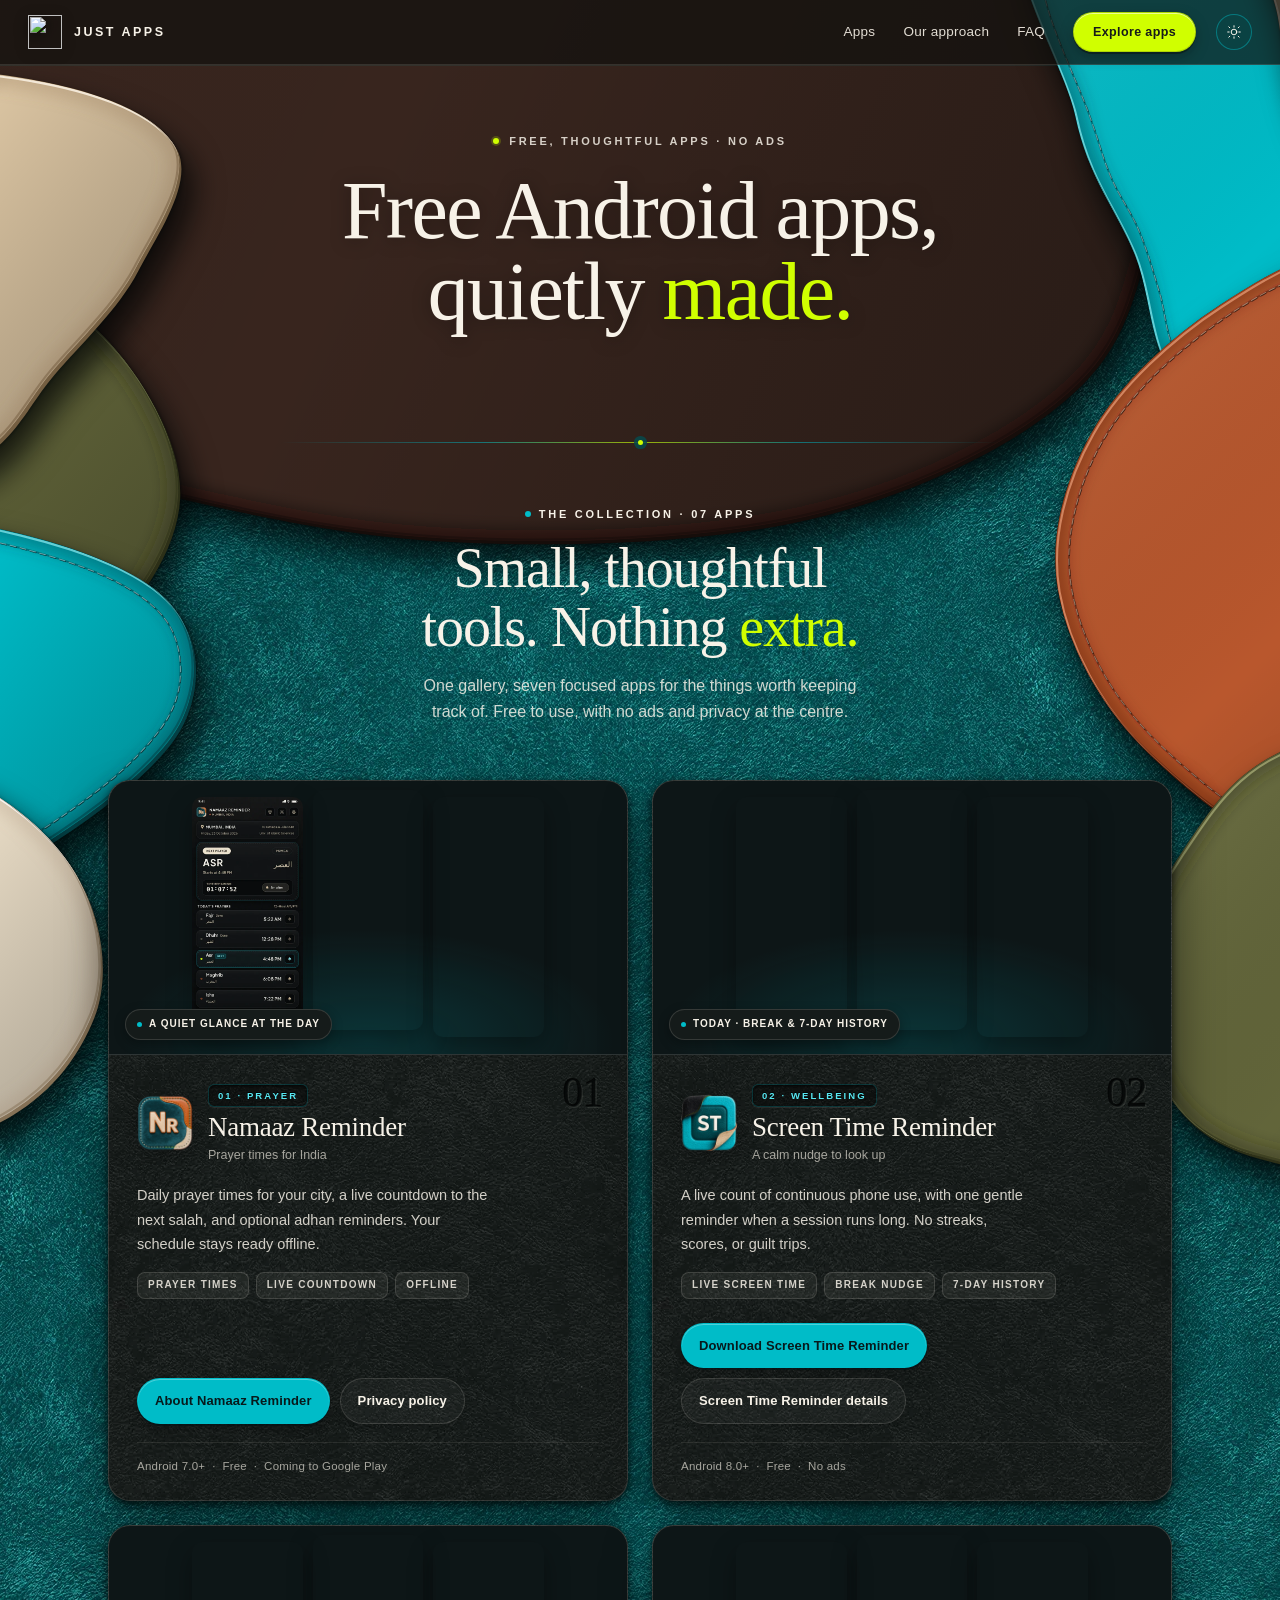
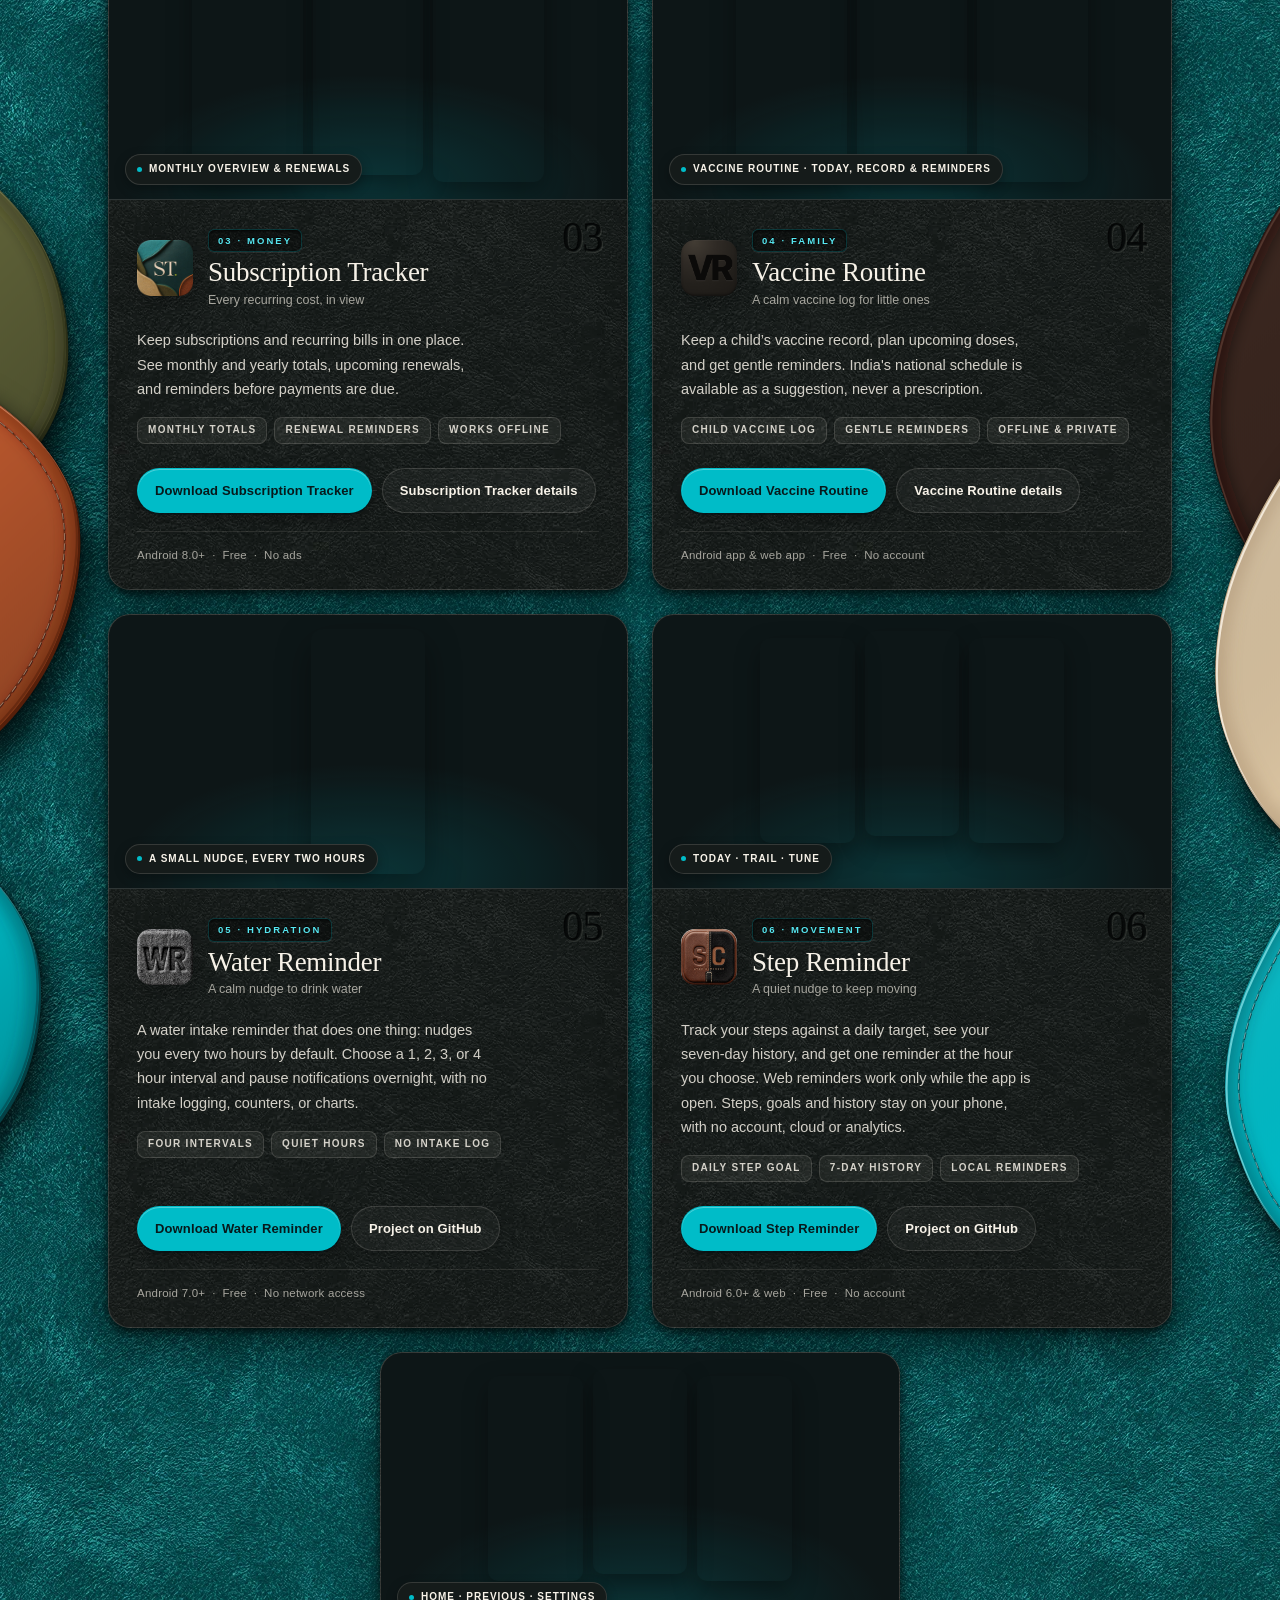
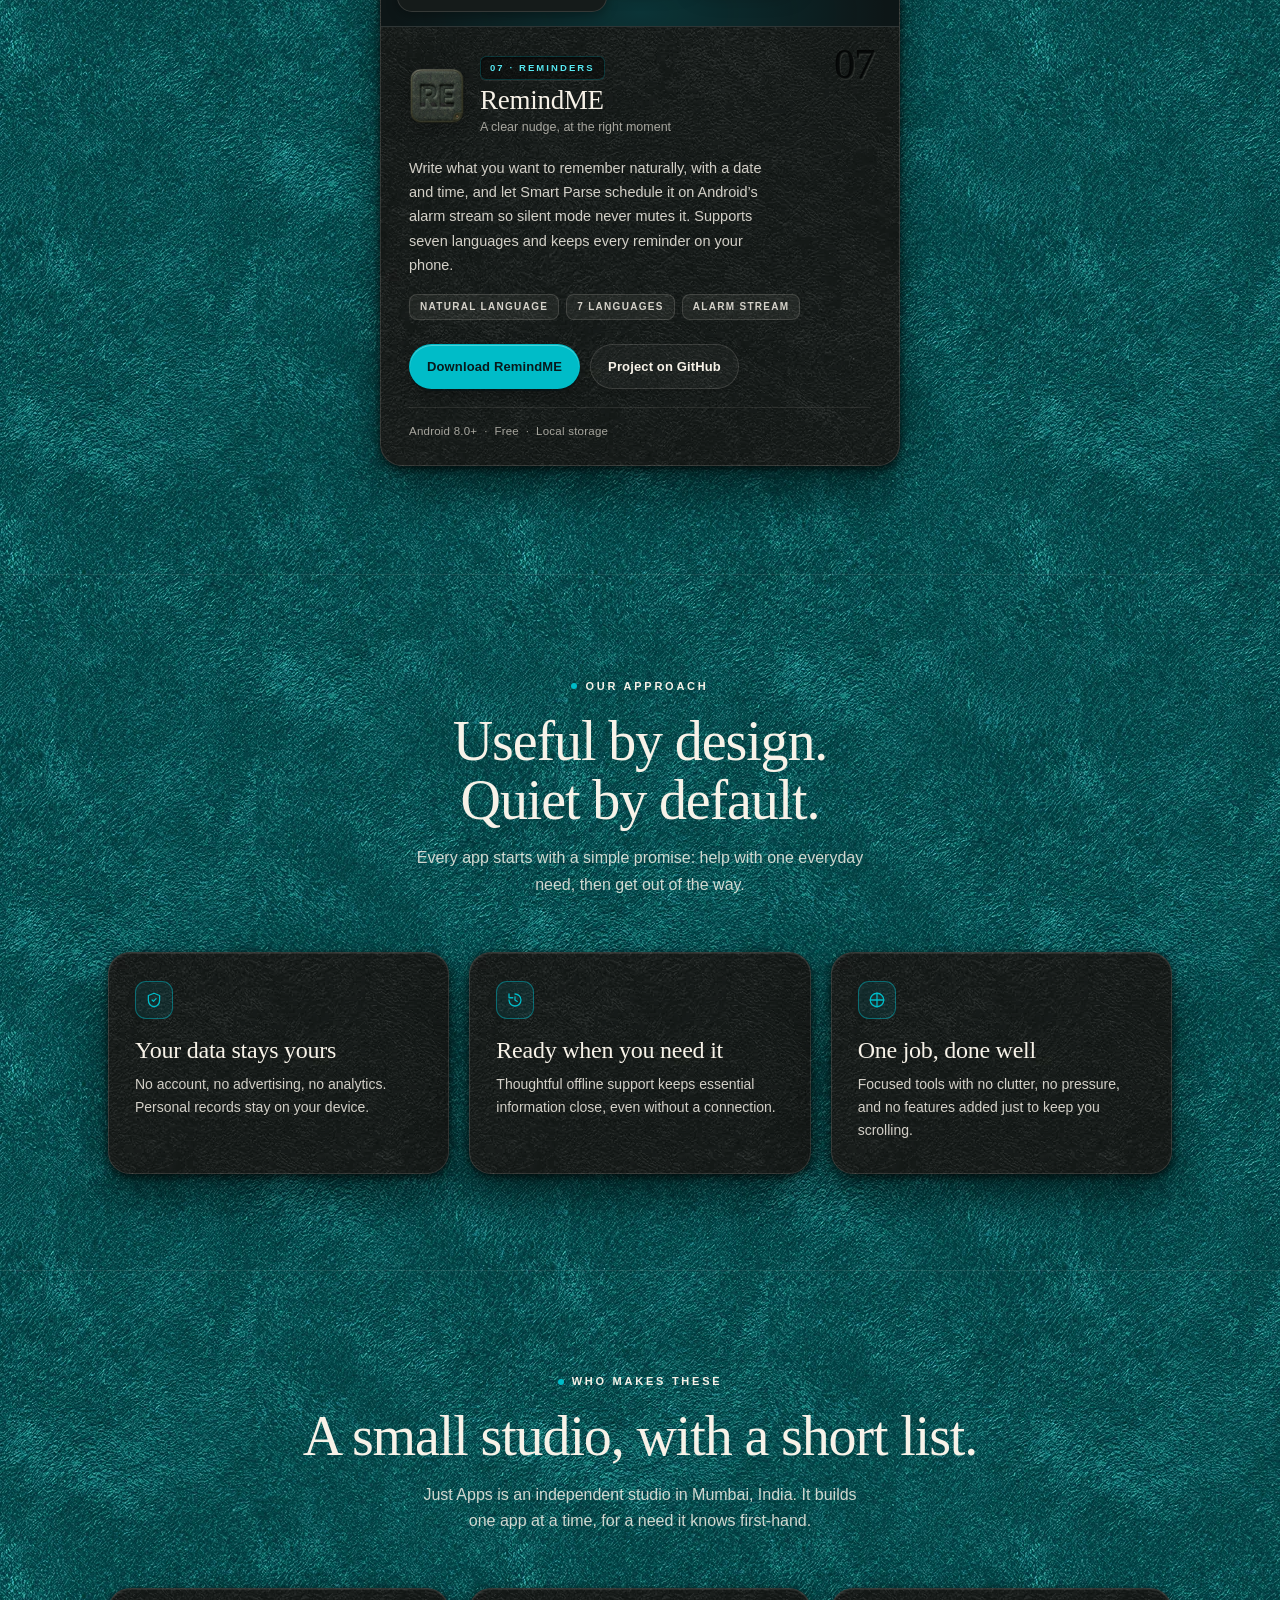
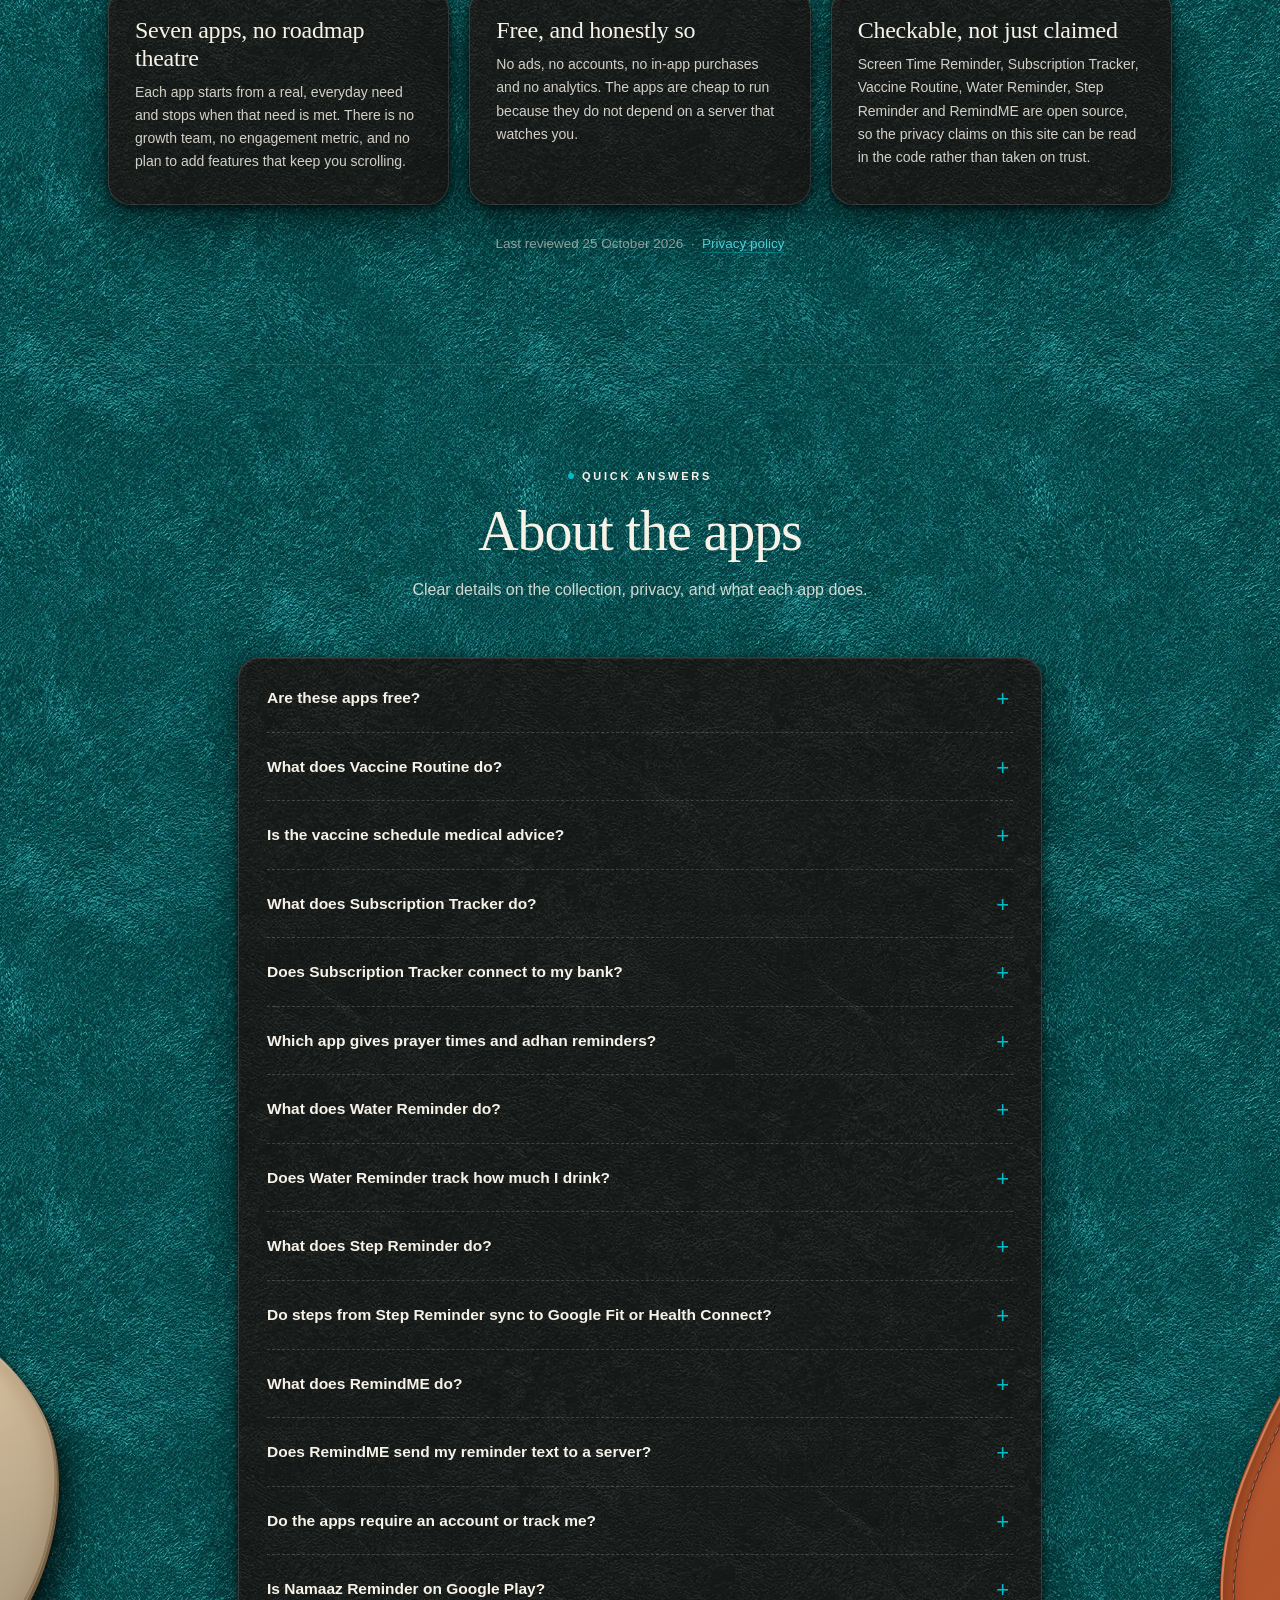
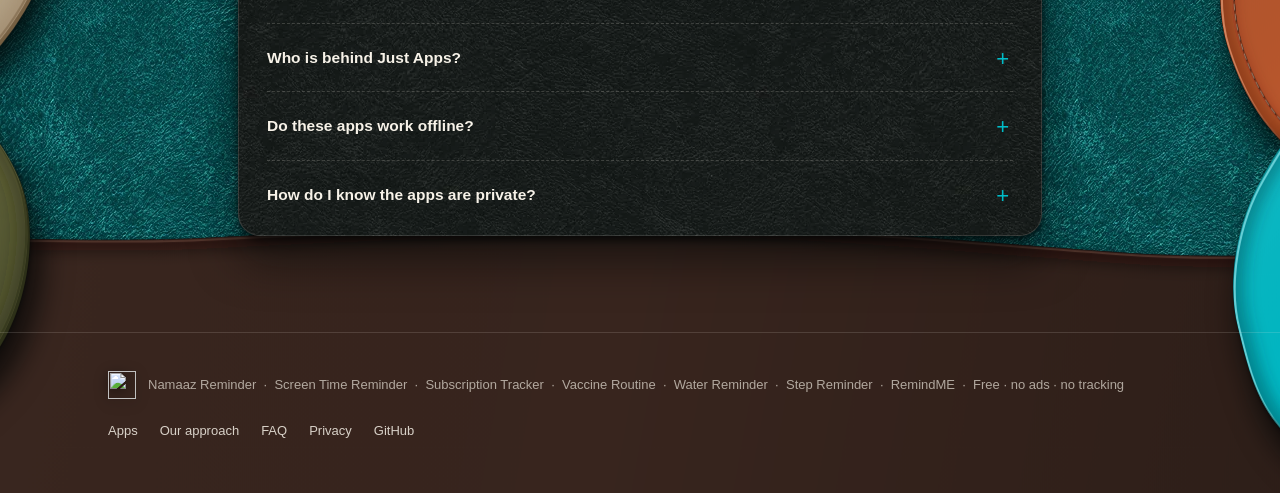
==== docs/index.html @ 494dfc7f "Make the home-screen widget 95 percent transparent Co-authored-by: arena-agent <297053741+arena-agen" ====
<!DOCTYPE html>
<html lang="en" data-theme="dark">
<head>
<meta charset="utf-8">
<meta name="viewport" content="width=device-width, initial-scale=1">
<title>Free Android Apps: Prayer Times, Reminders | Just Apps</title>
<meta name="description" content="Seven free, private Android apps: prayer times, screen-time breaks, water, step and natural-language reminders, subscriptions and vaccines. No ads, no tracking.">
<meta name="robots" content="index, follow, max-image-preview:large">
<link rel="canonical" href="https://www.justsimpleapps.online/">
<meta name="theme-color" content="#064B4D">
<meta name="color-scheme" content="dark light">
<meta property="og:type" content="website">
<meta property="og:url" content="https://www.justsimpleapps.online/">
<meta property="og:site_name" content="Just Apps">
<meta property="og:locale" content="en_IN">
<meta property="og:title" content="Free Android Apps: Prayer Times, Reminders | Just Apps">
<meta property="og:description" content="Seven free, private Android apps: prayer times, screen-time breaks, water, step and natural-language reminders, subscriptions and vaccines. No ads, no tracking.">
<meta property="og:image" content="https://www.justsimpleapps.online/assets/just-apps-social.png">
<meta property="og:image:type" content="image/png">
<meta property="og:image:width" content="1200">
<meta property="og:image:height" content="630">
<meta property="og:image:alt" content="Just Apps: seven useful apps, including RemindME, step and water reminders, with no ads or clutter">
<meta name="twitter:card" content="summary_large_image">
<meta name="twitter:title" content="Free Android Apps: Prayer Times, Reminders | Just Apps">
<meta name="twitter:description" content="Seven free, private Android apps: prayer times, screen-time breaks, water, step and natural-language reminders, subscriptions and vaccines. No ads, no tracking.">
<meta name="twitter:image" content="https://www.justsimpleapps.online/assets/just-apps-social.png">
<meta name="twitter:image:alt" content="Just Apps: seven useful apps, including RemindME, step and water reminders, with no ads or clutter">
<link rel="icon" href="/favicon.ico" sizes="32x32">
<link rel="icon" type="image/svg+xml" href="/assets/just-apps-icon.svg">
<link rel="icon" type="image/png" sizes="32x32" href="/assets/just-apps-icon-32.png">
<link rel="icon" type="image/png" sizes="64x64" href="/assets/just-apps-icon-64.png">
<link rel="icon" type="image/png" sizes="128x128" href="/assets/just-apps-icon-128.png">
<link rel="apple-touch-icon" sizes="180x180" href="/assets/just-apps-icon-180.png">
<link rel="manifest" href="site.webmanifest">
<link rel="stylesheet" href="styles.css">
<script src="theme.js"></script>
<script type="application/ld+json">
{
  "@context": "https://schema.org",
  "@graph": [
    {
      "@type": "Organization",
      "@id": "https://www.justsimpleapps.online/#organization",
      "name": "Just Apps",
      "alternateName": "Just Simple Apps",
      "url": "https://www.justsimpleapps.online/",
      "description": "A small studio making free, quiet Android apps for everyday life: prayer times, screen breaks, step goals, water reminders, conversational reminders, subscriptions and childhood vaccine records.",
      "slogan": "Free apps for everyday life, quietly.",
      "foundingLocation": {
        "@type": "Place",
        "name": "Mumbai, India"
      },
      "logo": {
        "@type": "ImageObject",
        "@id": "https://www.justsimpleapps.online/#logo",
        "url": "https://www.justsimpleapps.online/assets/just-apps-icon-512.png",
        "contentUrl": "https://www.justsimpleapps.online/assets/just-apps-icon-512.png",
        "width": 512,
        "height": 512,
        "caption": "Just Apps"
      },
      "image": {
        "@id": "https://www.justsimpleapps.online/#logo"
      },
      "founder": {
        "@type": "Person",
        "name": "Owais Khan",
        "url": "https://github.com/owaiskhan-ash"
      },
      "sameAs": [
        "https://github.com/owaiskhan-ash",
        "https://github.com/owaiskhan-ash/ScreenTime-Reminder",
        "https://github.com/owaiskhan-ash/Subscription-Tracker",
        "https://github.com/owaiskhan-ash/vaccine-Tracker",
        "https://github.com/owaiskhan-ash/Steps-Reminder",
        "https://github.com/owaiskhan-ash/Water-Reminder",
        "https://github.com/owaiskhan-ash/RemindME"
      ]
    },
    {
      "@type": "WebSite",
      "@id": "https://www.justsimpleapps.online/#website",
      "url": "https://www.justsimpleapps.online/",
      "name": "Just Apps",
      "alternateName": "Just Simple Apps",
      "description": "Free, ad-free apps for prayer times, screen breaks, step goals, water reminders, conversational reminders, subscriptions and vaccine records.",
      "publisher": {
        "@id": "https://www.justsimpleapps.online/#organization"
      },
      "inLanguage": "en"
    },
    {
      "@type": "CollectionPage",
      "@id": "https://www.justsimpleapps.online/#webpage",
      "url": "https://www.justsimpleapps.online/",
      "name": "Free Android Apps: Prayer Times, Reminders | Just Apps",
      "description": "Seven free, private Android apps: prayer times, screen-time breaks, water, step and natural-language reminders, subscriptions and vaccines. No ads, no tracking.",
      "isPartOf": {
        "@id": "https://www.justsimpleapps.online/#website"
      },
      "about": {
        "@id": "https://www.justsimpleapps.online/#organization"
      },
      "primaryImageOfPage": {
        "@id": "https://www.justsimpleapps.online/#social-image"
      },
      "mainEntity": {
        "@id": "https://www.justsimpleapps.online/#apps"
      },
      "hasPart": [
        {
          "@id": "https://www.justsimpleapps.online/namaaz-reminder#webpage"
        },
        {
          "@id": "https://www.justsimpleapps.online/screen-time-reminder#webpage"
        },
        {
          "@id": "https://www.justsimpleapps.online/subscription-tracker#webpage"
        },
        {
          "@id": "https://www.justsimpleapps.online/vaccine-routine#webpage"
        },
        {
          "@id": "https://www.justsimpleapps.online/#water-reminder"
        },
        {
          "@id": "https://www.justsimpleapps.online/#steps-reminder"
        },
        {
          "@id": "https://www.justsimpleapps.online/#remindme"
        }
      ],
      "author": {
        "@type": "Person",
        "name": "Owais Khan",
        "url": "https://github.com/owaiskhan-ash"
      },
      "inLanguage": "en",
      "dateModified": "2026-10-25",
      "speakable": {
        "@type": "SpeakableSpecification",
        "cssSelector": [
          ".hero-message .eyebrow",
          ".hero-message h1",
          ".section-head h2",
          ".section-head p"
        ]
      }
    },
    {
      "@type": "ImageObject",
      "@id": "https://www.justsimpleapps.online/#social-image",
      "url": "https://www.justsimpleapps.online/assets/just-apps-social.png",
      "contentUrl": "https://www.justsimpleapps.online/assets/just-apps-social.png",
      "width": 1200,
      "height": 630,
      "caption": "Just Apps: seven useful apps, including RemindME, step and water reminders, with no ads or clutter"
    },
    {
      "@type": "ItemList",
      "@id": "https://www.justsimpleapps.online/#apps",
      "name": "Free apps by Just Apps",
      "numberOfItems": 7,
      "itemListOrder": "https://schema.org/ItemListOrderAscending",
      "itemListElement": [
        {
          "@type": "ListItem",
          "position": 1,
          "item": {
            "@type": "SoftwareApplication",
            "@id": "https://www.justsimpleapps.online/namaaz-reminder#software",
            "name": "Namaaz Reminder",
            "applicationCategory": "LifestyleApplication",
            "operatingSystem": "Android 7.0 and later",
            "url": "https://www.justsimpleapps.online/namaaz-reminder",
            "description": "Daily prayer times for cities in India, a countdown to the next prayer, and optional adhan reminders. Free, no ads, no account.",
            "image": "https://www.justsimpleapps.online/assets/nr-mark-128.png",
            "screenshot": "https://www.justsimpleapps.online/assets/namaaz/today-780.webp",
            "featureList": [
              "Prayer times for any city in India",
              "Live countdown to the next salah",
              "Optional adhan reminders",
              "Works offline from the last saved schedule"
            ],
            "inLanguage": "en",
            "isAccessibleForFree": true,
            "publisher": {
              "@id": "https://www.justsimpleapps.online/#organization"
            },
            "offers": {
              "@type": "Offer",
              "price": 0,
              "priceCurrency": "INR"
            },
            "softwareVersion": "1.7.2"
          }
        },
        {
          "@type": "ListItem",
          "position": 2,
          "item": {
            "@type": "SoftwareApplication",
            "@id": "https://www.justsimpleapps.online/screen-time-reminder#software",
            "name": "Screen Time Reminder",
            "applicationCategory": "HealthApplication",
            "operatingSystem": "Android 8.0 and later",
            "url": "https://www.justsimpleapps.online/screen-time-reminder",
            "description": "Tracks continuous phone use and sends one calm break reminder when a session runs long. Free and ad-free, without the internet permission.",
            "image": "https://www.justsimpleapps.online/assets/screentime/icon-128.png",
            "screenshot": "https://www.justsimpleapps.online/assets/screentime/today-780.webp",
            "featureList": [
              "Live count of continuous phone use",
              "One gentle break nudge",
              "Seven-day history",
              "No account, no ads, no internet permission"
            ],
            "inLanguage": "en",
            "isAccessibleForFree": true,
            "publisher": {
              "@id": "https://www.justsimpleapps.online/#organization"
            },
            "offers": {
              "@type": "Offer",
              "price": 0,
              "priceCurrency": "INR"
            },
            "softwareVersion": "1.2.3",
            "downloadUrl": "https://github.com/owaiskhan-ash/ScreenTime-Reminder/releases/latest",
            "sameAs": [
              "https://github.com/owaiskhan-ash/ScreenTime-Reminder"
            ]
          }
        },
        {
          "@type": "ListItem",
          "position": 3,
          "item": {
            "@type": "SoftwareApplication",
            "@id": "https://www.justsimpleapps.online/subscription-tracker#software",
            "name": "Subscription Tracker",
            "applicationCategory": "FinanceApplication",
            "operatingSystem": "Android 8.0 and later",
            "url": "https://www.justsimpleapps.online/subscription-tracker",
            "description": "Manually track subscriptions and recurring bills, view normalized monthly and yearly spending, and get on-device renewal reminders. Free, offline and private.",
            "image": "https://www.justsimpleapps.online/assets/subscriptions/icon-128.png",
            "screenshot": "https://www.justsimpleapps.online/assets/subscriptions/today-780.webp",
            "featureList": [
              "Monthly and yearly totals",
              "Upcoming renewal dates",
              "Optional reminders before payment",
              "Works offline, no bank connection"
            ],
            "inLanguage": "en",
            "isAccessibleForFree": true,
            "publisher": {
              "@id": "https://www.justsimpleapps.online/#organization"
            },
            "offers": {
              "@type": "Offer",
              "price": 0,
              "priceCurrency": "INR"
            },
            "downloadUrl": "https://github.com/owaiskhan-ash/Subscription-Tracker/releases/latest",
            "softwareVersion": "1.2.0",
            "sameAs": [
              "https://github.com/owaiskhan-ash/Subscription-Tracker"
            ]
          }
        },
        {
          "@type": "ListItem",
          "position": 4,
          "item": {
            "@type": "SoftwareApplication",
            "@id": "https://www.justsimpleapps.online/vaccine-routine#software",
            "name": "Vaccine Routine",
            "applicationCategory": "HealthApplication",
            "operatingSystem": "Android and web",
            "url": "https://www.justsimpleapps.online/vaccine-routine",
            "description": "An offline-first vaccine log and reminder for babies, with India's National Immunization Schedule as optional suggestions. Free, private, no account.",
            "image": "https://www.justsimpleapps.online/assets/vaccine/icon-192.png",
            "screenshot": "https://www.justsimpleapps.online/assets/vaccine/today-585.webp",
            "featureList": [
              "Local child vaccine record",
              "Planned doses and gentle reminders",
              "India's national schedule as a suggestion",
              "Works offline"
            ],
            "inLanguage": "en",
            "isAccessibleForFree": true,
            "publisher": {
              "@id": "https://www.justsimpleapps.online/#organization"
            },
            "offers": {
              "@type": "Offer",
              "price": 0,
              "priceCurrency": "INR"
            },
            "downloadUrl": "https://github.com/owaiskhan-ash/vaccine-Tracker/releases/latest",
            "softwareVersion": "1.0",
            "sameAs": [
              "https://github.com/owaiskhan-ash/vaccine-Tracker"
            ]
          }
        },
        {
          "@type": "ListItem",
          "position": 5,
          "item": {
            "@type": "SoftwareApplication",
            "@id": "https://www.justsimpleapps.online/#water-reminder",
            "name": "Water Reminder",
            "applicationCategory": "HealthApplication",
            "operatingSystem": "Android 7.0 and later",
            "url": "https://www.justsimpleapps.online/#water-reminder",
            "description": "A simple water intake reminder that nudges you every two hours by default, with adjustable intervals and optional quiet hours. No intake logging, counters or charts.",
            "image": "https://www.justsimpleapps.online/assets/water/icon.png",
            "screenshot": "https://www.justsimpleapps.online/assets/water/home-780.webp",
            "featureList": [
              "Water reminders every two hours by default, aligned to the local clock",
              "Adjustable one, two, three or four hour interval",
              "Optional quiet hours from 10 PM to 8 AM",
              "No intake logging, counters, charts, account or network requests"
            ],
            "inLanguage": "en",
            "isAccessibleForFree": true,
            "publisher": {
              "@id": "https://www.justsimpleapps.online/#organization"
            },
            "offers": {
              "@type": "Offer",
              "price": 0,
              "priceCurrency": "INR"
            },
            "downloadUrl": "https://github.com/owaiskhan-ash/Water-Reminder/releases/tag/v1.0.0",
            "softwareVersion": "1.0.0",
            "sameAs": [
              "https://github.com/owaiskhan-ash/Water-Reminder"
            ]
          }
        },
        {
          "@type": "ListItem",
          "position": 6,
          "item": {
            "@type": "SoftwareApplication",
            "@id": "https://www.justsimpleapps.online/#steps-reminder",
            "name": "Step Reminder",
            "applicationCategory": "HealthApplication",
            "operatingSystem": "Android 6.0 and later, web",
            "url": "https://www.justsimpleapps.online/#steps-reminder",
            "description": "A daily step counter with a goal you choose, a seven-day history and one reminder at a chosen hour. Steps, goals and history stay on your device.",
            "image": "https://www.justsimpleapps.online/assets/steps/icon-192.png",
            "screenshot": "https://www.justsimpleapps.online/assets/steps/today-780.webp",
            "featureList": [
              "Daily step targets from 2,000 to 20,000",
              "Android reads the phone's own step counter",
              "Seven-day history and a daily ledger",
              "One reminder at a chosen hour; web reminders fire only while the app is open",
              "No account, Google Fit, Health Connect, cloud or analytics"
            ],
            "inLanguage": "en",
            "isAccessibleForFree": true,
            "publisher": {
              "@id": "https://www.justsimpleapps.online/#organization"
            },
            "offers": {
              "@type": "Offer",
              "price": 0,
              "priceCurrency": "INR"
            },
            "downloadUrl": "https://github.com/owaiskhan-ash/Steps-Reminder/releases/tag/v1.3.5",
            "softwareVersion": "1.3.5",
            "sameAs": [
              "https://github.com/owaiskhan-ash/Steps-Reminder"
            ]
          }
        },
        {
          "@type": "ListItem",
          "position": 7,
          "item": {
            "@type": "SoftwareApplication",
            "@id": "https://www.justsimpleapps.online/#remindme",
            "name": "RemindME",
            "applicationCategory": "ProductivityApplication",
            "operatingSystem": "Android 8.0 and later",
            "url": "https://www.justsimpleapps.online/#remindme",
            "description": "A conversational reminder app that turns natural-language phrases with a date and time into reliable Android alarm-stream alerts, with seven languages, a three-item dock and local-only storage.",
            "image": "https://www.justsimpleapps.online/assets/remindme/icon-128.png",
            "screenshot": [
              "https://www.justsimpleapps.online/assets/remindme/home-780.webp",
              "https://www.justsimpleapps.online/assets/remindme/previous-780.webp",
              "https://www.justsimpleapps.online/assets/remindme/settings-780.webp"
            ],
            "featureList": [
              "Conversational Smart Parse for natural phrases that include a date and time",
              "Seven languages in-app and in natural-language parsing: English, Bahasa Indonesia, Español, Português, हिन्दी, العربية (with RTL) and 简体中文",
              "Plays on the Android alarm audio stream so silent or vibrate mode never mutes a reminder, with Snooze 10 min and Mark done actions",
              "Persistent three-tab bottom dock (Home, Previous, Settings), dark mode by default and automatic alarm restoration after reboot"
            ],
            "inLanguage": [
              "en",
              "id",
              "es",
              "pt",
              "hi",
              "ar",
              "zh-CN"
            ],
            "isAccessibleForFree": true,
            "publisher": {
              "@id": "https://www.justsimpleapps.online/#organization"
            },
            "offers": {
              "@type": "Offer",
              "price": 0,
              "priceCurrency": "INR"
            },
            "downloadUrl": "https://github.com/owaiskhan-ash/RemindME/releases/tag/v1.0.5",
            "softwareVersion": "1.0.5",
            "sameAs": [
              "https://github.com/owaiskhan-ash/RemindME"
            ]
          }
        }
      ]
    },
    {
      "@type": "FAQPage",
      "@id": "https://www.justsimpleapps.online/#faq",
      "isPartOf": {
        "@id": "https://www.justsimpleapps.online/#webpage"
      },
      "mainEntity": [
        {
          "@type": "Question",
          "name": "Are these apps free?",
          "acceptedAnswer": {
            "@type": "Answer",
            "text": "Yes. All seven apps are free to use or download, and none has ads."
          }
        },
        {
          "@type": "Question",
          "name": "What does Vaccine Routine do?",
          "acceptedAnswer": {
            "@type": "Answer",
            "text": "It keeps a local vaccine record for a child, helps plan doses and reminders, and offers India’s National Immunization Schedule as optional suggestions."
          }
        },
        {
          "@type": "Question",
          "name": "Is the vaccine schedule medical advice?",
          "acceptedAnswer": {
            "@type": "Answer",
            "text": "No. The schedule is only a suggestion. Timing differs between children and states; follow the guidance of the health worker who sees your child."
          }
        },
        {
          "@type": "Question",
          "name": "What does Subscription Tracker do?",
          "acceptedAnswer": {
            "@type": "Answer",
            "text": "It lets you manually record subscriptions and recurring bills, see normalized monthly and yearly spending, track upcoming renewal dates, and receive optional reminders before payments are due."
          }
        },
        {
          "@type": "Question",
          "name": "Does Subscription Tracker connect to my bank?",
          "acceptedAnswer": {
            "@type": "Answer",
            "text": "No. You add costs and renewal dates yourself. The app does not connect to a bank, and subscription data stays stored locally on your phone."
          }
        },
        {
          "@type": "Question",
          "name": "Which app gives prayer times and adhan reminders?",
          "acceptedAnswer": {
            "@type": "Answer",
            "text": "Namaaz Reminder shows daily prayer times for cities in India, a countdown to the next prayer, and optional reminders at adhan."
          }
        },
        {
          "@type": "Question",
          "name": "What does Water Reminder do?",
          "acceptedAnswer": {
            "@type": "Answer",
            "text": "It nudges you to drink water every two hours by default, aligned to your local clock. Choose a 1, 2, 3, or 4 hour interval and turn on quiet hours from 10 PM to 8 AM."
          }
        },
        {
          "@type": "Question",
          "name": "Does Water Reminder track how much I drink?",
          "acceptedAnswer": {
            "@type": "Answer",
            "text": "No. It only sends reminders; there is no intake log, counter, or chart."
          }
        },
        {
          "@type": "Question",
          "name": "What does Step Reminder do?",
          "acceptedAnswer": {
            "@type": "Answer",
            "text": "It tracks steps against a daily target, builds a seven-day history, and gives one reminder at the hour you choose. Android reminders use local notifications; web reminders fire only while the app is open."
          }
        },
        {
          "@type": "Question",
          "name": "Do steps from Step Reminder sync to Google Fit or Health Connect?",
          "acceptedAnswer": {
            "@type": "Answer",
            "text": "No. Step counts, goals, and history stay on your device. Step Reminder does not connect to Google Fit, Health Connect, or a cloud service."
          }
        },
        {
          "@type": "Question",
          "name": "What does RemindME do?",
          "acceptedAnswer": {
            "@type": "Answer",
            "text": "It lets you write a reminder naturally with a date and time, previews the parsed title and schedule, and rings on Android’s alarm audio stream with Snooze 10 min and Mark done actions. It supports English, Bahasa Indonesia, Español, Português, हिन्दी, العربية, and 简体中文."
          }
        },
        {
          "@type": "Question",
          "name": "Does RemindME send my reminder text to a server?",
          "acceptedAnswer": {
            "@type": "Answer",
            "text": "No. Natural-language parsing and reminder storage happen entirely on your phone. It only uses the network if you switch from the default device alarm to the optional RemindME alarm sound, falling back to your device alarm when offline."
          }
        },
        {
          "@type": "Question",
          "name": "Do the apps require an account or track me?",
          "acceptedAnswer": {
            "@type": "Answer",
            "text": "The apps have no accounts, advertising, or analytics tracking. Water Reminder makes no network requests, and Vaccine Routine, Step Reminder, and RemindME keep personal records on your device."
          }
        },
        {
          "@type": "Question",
          "name": "Is Namaaz Reminder on Google Play?",
          "acceptedAnswer": {
            "@type": "Answer",
            "text": "Not yet. The app is being prepared for the Play Store, and its page shows the current status. The other six apps are free to download today."
          }
        },
        {
          "@type": "Question",
          "name": "Who is behind Just Apps?",
          "acceptedAnswer": {
            "@type": "Answer",
            "text": "Just Apps is an independent studio in Mumbai, India, founded by Owais Khan. It builds one app at a time, and six of the seven apps are open source."
          }
        },
        {
          "@type": "Question",
          "name": "Do these apps work offline?",
          "acceptedAnswer": {
            "@type": "Answer",
            "text": "Mostly, yes. Namaaz Reminder caches prayer times after the first download, and the other apps store everything on the device: screen-time, subscriptions, vaccines, water, steps and reminders all work with no connection."
          }
        },
        {
          "@type": "Question",
          "name": "How do I know the apps are private?",
          "acceptedAnswer": {
            "@type": "Answer",
            "text": "Every privacy claim on this site is checkable: six of the seven apps publish their source code on GitHub, and the privacy policy lists the only network requests the apps make."
          }
        }
      ]
    }
  ]
}
</script>
</head>
<body>

<a class="skip-link" href="#main">Skip to content</a>

<div class="page-shell">
<!-- Layered Leather & Suede Material Composition -->
<div class="leather-stage leather-stage-top" aria-hidden="true">
<svg class="leather-svg leather-svg-top" viewBox="0 0 1600 1260" preserveAspectRatio="xMidYMin slice" aria-hidden="true" focusable="false">
  <defs>
    <filter id="sh-s1" x="-14%" y="-14%" width="132%" height="136%" color-interpolation-filters="sRGB">
      <feDropShadow dx="9" dy="20" stdDeviation="16" flood-color="#020505" flood-opacity="0.58"/>
      <feDropShadow dx="2" dy="3.5" stdDeviation="2.4" flood-color="#010303" flood-opacity="0.84"/>
    </filter>
    <filter id="bv-s1" x="-8%" y="-8%" width="116%" height="116%">
      <feGaussianBlur stdDeviation="7.5"/>
    </filter>
    <path id="p-s1-hero-espresso" d="M -220.0 -160.0 C -68.3 -245.0, 408.3 -173.3, 680.0 -170.0 C 951.7 -166.7, 1302.5 -197.5, 1410.0 -140.0 C 1517.5 -82.5, 1353.3 88.0, 1325.0 175.0 C 1296.7 262.0, 1296.7 325.8, 1240.0 382.0 C 1183.3 438.2, 1085.8 485.7, 985.0 512.0 C 884.2 538.3, 748.3 544.0, 635.0 540.0 C 521.7 536.0, 449.2 521.3, 305.0 488.0 C 160.8 454.7, -142.5 448.0, -230.0 340.0 C -317.5 232.0, -371.7 -75.0, -220.0 -160.0 Z"/>
    <pattern id="pat-s1-hero-espresso" patternUnits="userSpaceOnUse" width="512" height="512" patternTransform="rotate(-11)">
      <rect width="512" height="512" fill="#38251E"/>
      <image href="/assets/materials/brown-leather.webp" x="0" y="0" width="512" height="512" preserveAspectRatio="none"/>
    </pattern>
    <clipPath id="clip-s1-hero-espresso">
      <use href="#p-s1-hero-espresso"/>
    </clipPath>
    <linearGradient id="lt-s1-hero-espresso" gradientUnits="userSpaceOnUse" x1="-315" y1="-201" x2="1446" y2="541">
      <stop offset="0%" stop-color="#9A6E5C" stop-opacity="0.16"/>
      <stop offset="48%" stop-color="#000000" stop-opacity="0"/>
      <stop offset="100%" stop-color="#030606" stop-opacity="0.34"/>
    </linearGradient>
    <path id="p-s1-left-olive" d="M -240.0 225.0 C -185.8 139.2, 1.3 221.7, 85.0 240.0 C 168.7 258.3, 219.8 292.5, 262.0 335.0 C 304.2 377.5, 340.3 443.3, 338.0 495.0 C 335.7 546.7, 295.2 607.5, 248.0 645.0 C 200.8 682.5, 136.3 701.7, 55.0 720.0 C -26.3 738.3, -190.8 837.5, -240.0 755.0 C -289.2 672.5, -294.2 310.8, -240.0 225.0 Z"/>
    <pattern id="pat-s1-left-olive" patternUnits="userSpaceOnUse" width="512" height="512" patternTransform="rotate(26)">
      <rect width="512" height="512" fill="#62653A"/>
      <image href="/assets/materials/olive-suede.webp" x="0" y="0" width="512" height="512" preserveAspectRatio="none"/>
    </pattern>
    <clipPath id="clip-s1-left-olive">
      <use href="#p-s1-left-olive"/>
    </clipPath>
    <linearGradient id="lt-s1-left-olive" gradientUnits="userSpaceOnUse" x1="-279" y1="187" x2="338" y2="787">
      <stop offset="0%" stop-color="#DCE2A6" stop-opacity="0.18"/>
      <stop offset="48%" stop-color="#000000" stop-opacity="0"/>
      <stop offset="100%" stop-color="#030606" stop-opacity="0.34"/>
    </linearGradient>
    <path id="p-s1-upper-left-beige" d="M -230.0 70.0 C -164.2 2.3, 61.3 62.0, 155.0 74.0 C 248.7 86.0, 308.5 109.7, 332.0 142.0 C 355.5 174.3, 316.0 229.7, 296.0 268.0 C 276.0 306.3, 239.3 340.0, 212.0 372.0 C 184.7 404.0, 174.8 435.7, 132.0 460.0 C 89.2 484.3, 17.0 514.7, -45.0 518.0 C -107.0 521.3, -209.2 554.7, -240.0 480.0 C -270.8 405.3, -295.8 137.7, -230.0 70.0 Z"/>
    <pattern id="pat-s1-upper-left-beige" patternUnits="userSpaceOnUse" width="512" height="512" patternTransform="rotate(-18)">
      <rect width="512" height="512" fill="#D8C2A0"/>
      <image href="/assets/materials/beige-suede.webp" x="0" y="0" width="512" height="512" preserveAspectRatio="none"/>
    </pattern>
    <clipPath id="clip-s1-upper-left-beige">
      <use href="#p-s1-upper-left-beige"/>
    </clipPath>
    <linearGradient id="lt-s1-upper-left-beige" gradientUnits="userSpaceOnUse" x1="-271" y1="38" x2="339" y2="528">
      <stop offset="0%" stop-color="#FFFDF7" stop-opacity="0.22"/>
      <stop offset="48%" stop-color="#000000" stop-opacity="0"/>
      <stop offset="100%" stop-color="#030606" stop-opacity="0.34"/>
    </linearGradient>
    <path id="p-s1-lower-left-cyan" d="M -240.0 512.0 C -182.0 443.0, 5.0 504.7, 98.0 518.0 C 191.0 531.3, 277.3 558.3, 318.0 592.0 C 358.7 625.7, 362.0 677.3, 342.0 720.0 C 322.0 762.7, 250.3 816.0, 198.0 848.0 C 145.7 880.0, 102.7 898.0, 28.0 912.0 C -46.7 926.0, -205.3 998.7, -250.0 932.0 C -294.7 865.3, -298.0 581.0, -240.0 512.0 Z"/>
    <pattern id="pat-s1-lower-left-cyan" patternUnits="userSpaceOnUse" width="512" height="512" patternTransform="rotate(-31)">
      <rect width="512" height="512" fill="#00BCC8"/>
      <image href="/assets/materials/cyan-leather.webp" x="0" y="0" width="512" height="512" preserveAspectRatio="none"/>
    </pattern>
    <clipPath id="clip-s1-lower-left-cyan">
      <use href="#p-s1-lower-left-cyan"/>
    </clipPath>
    <linearGradient id="lt-s1-lower-left-cyan" gradientUnits="userSpaceOnUse" x1="-284" y1="480" x2="354" y2="960">
      <stop offset="0%" stop-color="#A8FAFF" stop-opacity="0.2"/>
      <stop offset="48%" stop-color="#000000" stop-opacity="0"/>
      <stop offset="100%" stop-color="#030606" stop-opacity="0.34"/>
    </linearGradient>
    <path id="st-s1-lower-left-cyan" d="M -229.4 521.4 C -206.9 510.8, -159.4 494.6, -112.8 494.9 C -66.2 495.1, 2.6 514.5, 50.1 523.0 C 97.6 531.5, 135.8 536.7, 172.0 545.8 C 208.1 554.8, 242.0 565.5, 267.1 577.2 C 292.1 588.9, 310.3 601.6, 322.5 615.9 C 334.6 630.2, 339.0 646.7, 340.2 663.1 C 341.4 679.5, 339.0 696.7, 329.7 714.2 C 320.4 731.7, 303.6 750.2, 284.3 768.2 C 265.0 786.1, 236.6 806.4, 214.0 821.8 C 191.3 837.1, 170.6 849.4, 148.5 860.1 C 126.4 870.7, 108.2 877.8, 81.4 885.8 C 54.6 893.8, 25.7 898.6, -12.4 908.1 C -50.5 917.7, -109.5 940.4, -147.2 943.0 C -184.9 945.5, -218.3 954.2, -238.7 923.6 C -259.1 893.1, -267.8 820.7, -269.4 759.9 C -271.0 699.0, -254.8 598.3, -248.2 558.5 C -241.5 518.8, -252.0 532.0, -229.4 521.4 Z"/>
    <path id="p-s1-lower-left-cream" d="M -250.0 735.0 C -199.2 665.7, -24.2 731.5, 55.0 752.0 C 134.2 772.5, 192.2 814.2, 225.0 858.0 C 257.8 901.8, 270.8 968.3, 252.0 1015.0 C 233.2 1061.7, 195.7 1112.5, 112.0 1138.0 C 28.3 1163.5, -189.7 1235.2, -250.0 1168.0 C -310.3 1100.8, -300.8 804.3, -250.0 735.0 Z"/>
    <pattern id="pat-s1-lower-left-cream" patternUnits="userSpaceOnUse" width="512" height="512" patternTransform="rotate(15)">
      <rect width="512" height="512" fill="#F0E3CC"/>
      <image href="/assets/materials/cream-suede.webp" x="0" y="0" width="512" height="512" preserveAspectRatio="none"/>
    </pattern>
    <clipPath id="clip-s1-lower-left-cream">
      <use href="#p-s1-lower-left-cream"/>
    </clipPath>
    <linearGradient id="lt-s1-lower-left-cream" gradientUnits="userSpaceOnUse" x1="-292" y1="704" x2="261" y2="1196">
      <stop offset="0%" stop-color="#FFFFFF" stop-opacity="0.2"/>
      <stop offset="48%" stop-color="#000000" stop-opacity="0"/>
      <stop offset="100%" stop-color="#030606" stop-opacity="0.34"/>
    </linearGradient>
    <path id="p-s1-upper-right-cyan" d="M 1215.0 -130.0 C 1307.5 -169.2, 1687.5 -222.5, 1790.0 -120.0 C 1892.5 -17.5, 1874.2 381.3, 1830.0 485.0 C 1785.8 588.7, 1605.8 517.5, 1525.0 502.0 C 1444.2 486.5, 1383.3 433.2, 1345.0 392.0 C 1306.7 350.8, 1313.3 301.2, 1295.0 255.0 C 1276.7 208.8, 1248.3 179.2, 1235.0 115.0 C 1221.7 50.8, 1122.5 -90.8, 1215.0 -130.0 Z"/>
    <pattern id="pat-s1-upper-right-cyan" patternUnits="userSpaceOnUse" width="512" height="512" patternTransform="rotate(22)">
      <rect width="512" height="512" fill="#00BCC8"/>
      <image href="/assets/materials/cyan-leather.webp" x="0" y="0" width="512" height="512" preserveAspectRatio="none"/>
    </pattern>
    <clipPath id="clip-s1-upper-right-cyan">
      <use href="#p-s1-upper-right-cyan"/>
    </clipPath>
    <linearGradient id="lt-s1-upper-right-cyan" gradientUnits="userSpaceOnUse" x1="1176" y1="-179" x2="1865" y2="540">
      <stop offset="0%" stop-color="#A8FAFF" stop-opacity="0.2"/>
      <stop offset="48%" stop-color="#000000" stop-opacity="0"/>
      <stop offset="100%" stop-color="#030606" stop-opacity="0.34"/>
    </linearGradient>
    <path id="st-s1-upper-right-cyan" d="M 1221.6 -117.6 C 1263.5 -127.9, 1365.3 -157.1, 1449.2 -161.1 C 1533.1 -165.1, 1660.6 -173.5, 1725.2 -141.7 C 1789.8 -109.9, 1816.8 -49.9, 1836.8 29.7 C 1856.9 109.2, 1852.6 256.1, 1845.7 335.8 C 1838.7 415.6, 1824.7 477.3, 1794.9 508.1 C 1765.2 539.0, 1711.8 524.2, 1667.3 521.0 C 1622.8 517.8, 1566.1 500.1, 1528.1 488.8 C 1490.2 477.6, 1465.4 468.3, 1439.4 453.6 C 1413.5 438.9, 1389.9 417.9, 1372.3 400.6 C 1354.8 383.3, 1342.9 367.8, 1334.1 349.8 C 1325.3 331.7, 1325.3 312.3, 1319.4 292.4 C 1313.5 272.5, 1306.9 249.5, 1298.7 230.2 C 1290.6 210.9, 1279.0 196.3, 1270.6 176.5 C 1262.1 156.7, 1258.9 141.1, 1248.0 111.5 C 1237.1 82.0, 1213.6 34.5, 1205.2 -0.7 C 1196.9 -35.9, 1195.2 -80.2, 1198.0 -99.7 C 1200.7 -119.2, 1179.7 -107.4, 1221.6 -117.6 Z"/>
    <path id="p-s1-top-right-sand" d="M 1445.0 -120.0 C 1510.3 -141.3, 1764.2 -180.8, 1830.0 -110.0 C 1895.8 -39.2, 1875.8 240.8, 1840.0 305.0 C 1804.2 369.2, 1674.2 300.0, 1615.0 275.0 C 1555.8 250.0, 1514.5 197.8, 1485.0 155.0 C 1455.5 112.2, 1444.7 63.8, 1438.0 18.0 C 1431.3 -27.8, 1379.7 -98.7, 1445.0 -120.0 Z"/>
    <pattern id="pat-s1-top-right-sand" patternUnits="userSpaceOnUse" width="512" height="512" patternTransform="rotate(34)">
      <rect width="512" height="512" fill="#D8C2A0"/>
      <image href="/assets/materials/beige-suede.webp" x="0" y="0" width="512" height="512" preserveAspectRatio="none"/>
    </pattern>
    <clipPath id="clip-s1-top-right-sand">
      <use href="#p-s1-top-right-sand"/>
    </clipPath>
    <linearGradient id="lt-s1-top-right-sand" gradientUnits="userSpaceOnUse" x1="1412" y1="-150" x2="1873" y2="332">
      <stop offset="0%" stop-color="#FFFDF7" stop-opacity="0.22"/>
      <stop offset="48%" stop-color="#000000" stop-opacity="0"/>
      <stop offset="100%" stop-color="#030606" stop-opacity="0.34"/>
    </linearGradient>
    <path id="p-s1-right-rust" d="M 1545.0 242.0 C 1621.7 235.3, 1789.2 162.8, 1840.0 265.0 C 1890.8 367.2, 1904.2 753.8, 1850.0 855.0 C 1795.8 956.2, 1605.3 889.2, 1515.0 872.0 C 1424.7 854.8, 1357.5 799.0, 1308.0 752.0 C 1258.5 705.0, 1227.3 643.3, 1218.0 590.0 C 1208.7 536.7, 1225.0 479.5, 1252.0 432.0 C 1279.0 384.5, 1331.2 336.7, 1380.0 305.0 C 1428.8 273.3, 1468.3 248.7, 1545.0 242.0 Z"/>
    <pattern id="pat-s1-right-rust" patternUnits="userSpaceOnUse" width="512" height="512" patternTransform="rotate(-24)">
      <rect width="512" height="512" fill="#B9572D"/>
      <image href="/assets/materials/rust-leather.webp" x="0" y="0" width="512" height="512" preserveAspectRatio="none"/>
    </pattern>
    <clipPath id="clip-s1-right-rust">
      <use href="#p-s1-right-rust"/>
    </clipPath>
    <linearGradient id="lt-s1-right-rust" gradientUnits="userSpaceOnUse" x1="1215" y1="211" x2="1885" y2="910">
      <stop offset="0%" stop-color="#FFC39E" stop-opacity="0.2"/>
      <stop offset="48%" stop-color="#000000" stop-opacity="0"/>
      <stop offset="100%" stop-color="#030606" stop-opacity="0.34"/>
    </linearGradient>
    <path id="st-s1-right-rust" d="M 1546.8 255.3 C 1578.2 249.4, 1636.6 231.7, 1679.4 229.6 C 1722.2 227.5, 1773.4 212.4, 1803.5 242.7 C 1833.6 272.9, 1849.5 333.2, 1860.1 411.1 C 1870.7 489.0, 1875.0 632.4, 1866.9 710.0 C 1858.8 787.6, 1844.2 846.8, 1811.3 876.9 C 1778.4 907.1, 1718.6 893.9, 1669.7 890.8 C 1620.8 887.8, 1560.0 870.5, 1518.1 858.8 C 1476.1 847.1, 1447.8 836.7, 1418.1 820.6 C 1388.3 804.6, 1362.2 782.4, 1339.3 762.5 C 1316.5 742.5, 1297.1 722.4, 1281.2 700.7 C 1265.3 679.0, 1252.6 654.8, 1244.0 632.4 C 1235.3 610.0, 1230.2 588.3, 1229.1 566.4 C 1228.0 544.5, 1231.6 522.3, 1237.4 501.0 C 1243.2 479.8, 1252.0 458.7, 1263.8 438.7 C 1275.6 418.8, 1290.9 399.5, 1308.1 381.5 C 1325.3 363.4, 1347.0 345.4, 1366.9 330.5 C 1386.8 315.5, 1406.6 302.5, 1427.3 291.6 C 1448.0 280.7, 1471.0 271.0, 1490.9 265.0 C 1510.9 258.9, 1515.4 261.2, 1546.8 255.3 Z"/>
    <path id="p-s1-lower-right-olive" d="M 1485.0 738.0 C 1568.0 721.8, 1780.8 683.8, 1840.0 755.0 C 1899.2 826.2, 1910.8 1098.3, 1840.0 1165.0 C 1769.2 1231.7, 1505.3 1180.5, 1415.0 1155.0 C 1324.7 1129.5, 1310.2 1062.5, 1298.0 1012.0 C 1285.8 961.5, 1310.8 897.7, 1342.0 852.0 C 1373.2 806.3, 1402.0 754.2, 1485.0 738.0 Z"/>
    <pattern id="pat-s1-lower-right-olive" patternUnits="userSpaceOnUse" width="512" height="512" patternTransform="rotate(29)">
      <rect width="512" height="512" fill="#62653A"/>
      <image href="/assets/materials/olive-suede.webp" x="0" y="0" width="512" height="512" preserveAspectRatio="none"/>
    </pattern>
    <clipPath id="clip-s1-lower-right-olive">
      <use href="#p-s1-lower-right-olive"/>
    </clipPath>
    <linearGradient id="lt-s1-lower-right-olive" gradientUnits="userSpaceOnUse" x1="1295" y1="713" x2="1889" y2="1198">
      <stop offset="0%" stop-color="#DCE2A6" stop-opacity="0.18"/>
      <stop offset="48%" stop-color="#000000" stop-opacity="0"/>
      <stop offset="100%" stop-color="#030606" stop-opacity="0.34"/>
    </linearGradient>
  </defs>
    <g class="flaps-center">
      <g class="flap-espresso-hero flap-depth-base">
        <use href="#p-s1-hero-espresso" fill="#160D0A" filter="url(#sh-s1)"/>
        <use href="#p-s1-hero-espresso" transform="translate(2.2, 3.2)" fill="#160D0A"/>
        <g clip-path="url(#clip-s1-hero-espresso)">
          <use href="#p-s1-hero-espresso" fill="url(#pat-s1-hero-espresso)"/>
          <use href="#p-s1-hero-espresso" fill="url(#lt-s1-hero-espresso)"/>
          <use href="#p-s1-hero-espresso" fill="none" stroke="#140B08" stroke-opacity="0.48" stroke-width="22" filter="url(#bv-s1)"/>
          <use href="#p-s1-hero-espresso" transform="translate(1.6, 2.0)" fill="none" stroke="#845E50" stroke-opacity="0.42" stroke-width="2.1"/>
          <use href="#p-s1-hero-espresso" transform="translate(-1.4, -1.6)" fill="none" stroke="#160D0A" stroke-opacity="0.52" stroke-width="2.2"/>
        </g>
      </g>
    </g>
    <g class="flaps-left">
      <g class="flap-mobile-soft flap-depth-under">
        <use href="#p-s1-left-olive" fill="#2D3018" filter="url(#sh-s1)"/>
        <use href="#p-s1-left-olive" transform="translate(2.2, 3.2)" fill="#2D3018"/>
        <g clip-path="url(#clip-s1-left-olive)">
          <use href="#p-s1-left-olive" fill="url(#pat-s1-left-olive)"/>
          <use href="#p-s1-left-olive" fill="url(#lt-s1-left-olive)"/>
          <use href="#p-s1-left-olive" fill="none" stroke="#2E3118" stroke-opacity="0.4" stroke-width="22" filter="url(#bv-s1)"/>
          <use href="#p-s1-left-olive" transform="translate(1.6, 2.0)" fill="none" stroke="#C7CD92" stroke-opacity="0.54" stroke-width="2.1"/>
          <use href="#p-s1-left-olive" transform="translate(-1.4, -1.6)" fill="none" stroke="#2D3018" stroke-opacity="0.52" stroke-width="2.2"/>
        </g>
      </g>
      <g class="flap-depth-over">
        <use href="#p-s1-upper-left-beige" fill="#755F42" filter="url(#sh-s1)"/>
        <use href="#p-s1-upper-left-beige" transform="translate(2.2, 3.2)" fill="#755F42"/>
        <g clip-path="url(#clip-s1-upper-left-beige)">
          <use href="#p-s1-upper-left-beige" fill="url(#pat-s1-upper-left-beige)"/>
          <use href="#p-s1-upper-left-beige" fill="url(#lt-s1-upper-left-beige)"/>
          <use href="#p-s1-upper-left-beige" fill="none" stroke="#8F734F" stroke-opacity="0.28" stroke-width="22" filter="url(#bv-s1)"/>
          <use href="#p-s1-upper-left-beige" transform="translate(1.6, 2.0)" fill="none" stroke="#FFF8EB" stroke-opacity="0.8" stroke-width="2.1"/>
          <use href="#p-s1-upper-left-beige" transform="translate(-1.4, -1.6)" fill="none" stroke="#755F42" stroke-opacity="0.52" stroke-width="2.2"/>
        </g>
      </g>
      <g class="flap-depth-over">
        <use href="#p-s1-lower-left-cyan" fill="#044045" filter="url(#sh-s1)"/>
        <use href="#p-s1-lower-left-cyan" transform="translate(2.2, 3.2)" fill="#044045"/>
        <g clip-path="url(#clip-s1-lower-left-cyan)">
          <use href="#p-s1-lower-left-cyan" fill="url(#pat-s1-lower-left-cyan)"/>
          <use href="#p-s1-lower-left-cyan" fill="url(#lt-s1-lower-left-cyan)"/>
          <use href="#p-s1-lower-left-cyan" fill="none" stroke="#03383D" stroke-opacity="0.4" stroke-width="22" filter="url(#bv-s1)"/>
          <use href="#p-s1-lower-left-cyan" transform="translate(1.6, 2.0)" fill="none" stroke="#9EFAFF" stroke-opacity="0.62" stroke-width="2.1"/>
          <use href="#p-s1-lower-left-cyan" transform="translate(-1.4, -1.6)" fill="none" stroke="#044045" stroke-opacity="0.52" stroke-width="2.2"/>
        <use href="#st-s1-lower-left-cyan" fill="none" stroke="#050404" stroke-opacity="0.30" stroke-width="1.9"/>
        <use href="#st-s1-lower-left-cyan" transform="translate(0.5, 0.7)" fill="none" stroke="#040303" stroke-opacity="0.52" stroke-width="1.2" stroke-dasharray="5.8 4.4" stroke-linecap="round"/>
        <use href="#st-s1-lower-left-cyan" fill="none" stroke="#D4F9FC" stroke-opacity="0.48" stroke-width="1.05" stroke-dasharray="5.8 4.4" stroke-linecap="round"/>
        </g>
      </g>
      <g class="flap-mobile-soft flap-depth-over">
        <use href="#p-s1-lower-left-cream" fill="#857156" filter="url(#sh-s1)"/>
        <use href="#p-s1-lower-left-cream" transform="translate(2.2, 3.2)" fill="#857156"/>
        <g clip-path="url(#clip-s1-lower-left-cream)">
          <use href="#p-s1-lower-left-cream" fill="url(#pat-s1-lower-left-cream)"/>
          <use href="#p-s1-lower-left-cream" fill="url(#lt-s1-lower-left-cream)"/>
          <use href="#p-s1-lower-left-cream" fill="none" stroke="#9E886B" stroke-opacity="0.24" stroke-width="22" filter="url(#bv-s1)"/>
          <use href="#p-s1-lower-left-cream" transform="translate(1.6, 2.0)" fill="none" stroke="#FFFFFF" stroke-opacity="0.84" stroke-width="2.1"/>
          <use href="#p-s1-lower-left-cream" transform="translate(-1.4, -1.6)" fill="none" stroke="#857156" stroke-opacity="0.52" stroke-width="2.2"/>
        </g>
      </g>
    </g>
    <g class="flaps-right">
      <g class="flap-depth-over">
        <use href="#p-s1-upper-right-cyan" fill="#044045" filter="url(#sh-s1)"/>
        <use href="#p-s1-upper-right-cyan" transform="translate(2.2, 3.2)" fill="#044045"/>
        <g clip-path="url(#clip-s1-upper-right-cyan)">
          <use href="#p-s1-upper-right-cyan" fill="url(#pat-s1-upper-right-cyan)"/>
          <use href="#p-s1-upper-right-cyan" fill="url(#lt-s1-upper-right-cyan)"/>
          <use href="#p-s1-upper-right-cyan" fill="none" stroke="#03383D" stroke-opacity="0.4" stroke-width="22" filter="url(#bv-s1)"/>
          <use href="#p-s1-upper-right-cyan" transform="translate(1.6, 2.0)" fill="none" stroke="#9EFAFF" stroke-opacity="0.62" stroke-width="2.1"/>
          <use href="#p-s1-upper-right-cyan" transform="translate(-1.4, -1.6)" fill="none" stroke="#044045" stroke-opacity="0.52" stroke-width="2.2"/>
        <use href="#st-s1-upper-right-cyan" fill="none" stroke="#050404" stroke-opacity="0.30" stroke-width="1.9"/>
        <use href="#st-s1-upper-right-cyan" transform="translate(0.5, 0.7)" fill="none" stroke="#040303" stroke-opacity="0.52" stroke-width="1.2" stroke-dasharray="5.8 4.4" stroke-linecap="round"/>
        <use href="#st-s1-upper-right-cyan" fill="none" stroke="#D4F9FC" stroke-opacity="0.48" stroke-width="1.05" stroke-dasharray="5.8 4.4" stroke-linecap="round"/>
        </g>
      </g>
      <g class="flap-mobile-soft flap-depth-over">
        <use href="#p-s1-top-right-sand" fill="#755F42" filter="url(#sh-s1)"/>
        <use href="#p-s1-top-right-sand" transform="translate(2.2, 3.2)" fill="#755F42"/>
        <g clip-path="url(#clip-s1-top-right-sand)">
          <use href="#p-s1-top-right-sand" fill="url(#pat-s1-top-right-sand)"/>
          <use href="#p-s1-top-right-sand" fill="url(#lt-s1-top-right-sand)"/>
          <use href="#p-s1-top-right-sand" fill="none" stroke="#8F734F" stroke-opacity="0.28" stroke-width="22" filter="url(#bv-s1)"/>
          <use href="#p-s1-top-right-sand" transform="translate(1.6, 2.0)" fill="none" stroke="#FFF8EB" stroke-opacity="0.8" stroke-width="2.1"/>
          <use href="#p-s1-top-right-sand" transform="translate(-1.4, -1.6)" fill="none" stroke="#755F42" stroke-opacity="0.52" stroke-width="2.2"/>
        </g>
      </g>
      <g class="flap-depth-over">
        <use href="#p-s1-right-rust" fill="#551F0A" filter="url(#sh-s1)"/>
        <use href="#p-s1-right-rust" transform="translate(2.2, 3.2)" fill="#551F0A"/>
        <g clip-path="url(#clip-s1-right-rust)">
          <use href="#p-s1-right-rust" fill="url(#pat-s1-right-rust)"/>
          <use href="#p-s1-right-rust" fill="url(#lt-s1-right-rust)"/>
          <use href="#p-s1-right-rust" fill="none" stroke="#5C210B" stroke-opacity="0.42" stroke-width="22" filter="url(#bv-s1)"/>
          <use href="#p-s1-right-rust" transform="translate(1.6, 2.0)" fill="none" stroke="#F7AC85" stroke-opacity="0.62" stroke-width="2.1"/>
          <use href="#p-s1-right-rust" transform="translate(-1.4, -1.6)" fill="none" stroke="#551F0A" stroke-opacity="0.52" stroke-width="2.2"/>
        <use href="#st-s1-right-rust" fill="none" stroke="#050404" stroke-opacity="0.30" stroke-width="1.9"/>
        <use href="#st-s1-right-rust" transform="translate(0.5, 0.7)" fill="none" stroke="#040303" stroke-opacity="0.52" stroke-width="1.2" stroke-dasharray="5.8 4.4" stroke-linecap="round"/>
        <use href="#st-s1-right-rust" fill="none" stroke="#EDD1B7" stroke-opacity="0.48" stroke-width="1.05" stroke-dasharray="5.8 4.4" stroke-linecap="round"/>
        </g>
      </g>
      <g class="flap-mobile-soft flap-depth-over">
        <use href="#p-s1-lower-right-olive" fill="#2D3018" filter="url(#sh-s1)"/>
        <use href="#p-s1-lower-right-olive" transform="translate(2.2, 3.2)" fill="#2D3018"/>
        <g clip-path="url(#clip-s1-lower-right-olive)">
          <use href="#p-s1-lower-right-olive" fill="url(#pat-s1-lower-right-olive)"/>
          <use href="#p-s1-lower-right-olive" fill="url(#lt-s1-lower-right-olive)"/>
          <use href="#p-s1-lower-right-olive" fill="none" stroke="#2E3118" stroke-opacity="0.4" stroke-width="22" filter="url(#bv-s1)"/>
          <use href="#p-s1-lower-right-olive" transform="translate(1.6, 2.0)" fill="none" stroke="#C7CD92" stroke-opacity="0.54" stroke-width="2.1"/>
          <use href="#p-s1-lower-right-olive" transform="translate(-1.4, -1.6)" fill="none" stroke="#2D3018" stroke-opacity="0.52" stroke-width="2.2"/>
        </g>
      </g>
    </g>
</svg>
</div>
<div class="leather-stage leather-stage-mid" aria-hidden="true">
<svg class="leather-svg leather-svg-mid" viewBox="0 0 1600 1360" preserveAspectRatio="xMidYMin slice" aria-hidden="true" focusable="false">
  <defs>
    <filter id="sh-s2" x="-14%" y="-14%" width="132%" height="136%" color-interpolation-filters="sRGB">
      <feDropShadow dx="9" dy="20" stdDeviation="16" flood-color="#020505" flood-opacity="0.58"/>
      <feDropShadow dx="2" dy="3.5" stdDeviation="2.4" flood-color="#010303" flood-opacity="0.84"/>
    </filter>
    <filter id="bv-s2" x="-8%" y="-8%" width="116%" height="116%">
      <feGaussianBlur stdDeviation="7.5"/>
    </filter>
    <path id="p-s2-mid-left-olive" d="M -240.0 90.0 C -192.5 15.8, -28.0 87.5, 45.0 110.0 C 118.0 132.5, 169.7 177.5, 198.0 225.0 C 226.3 272.5, 235.5 345.8, 215.0 395.0 C 194.5 444.2, 150.8 493.3, 75.0 520.0 C -0.8 546.7, -187.5 626.7, -240.0 555.0 C -292.5 483.3, -287.5 164.2, -240.0 90.0 Z"/>
    <pattern id="pat-s2-mid-left-olive" patternUnits="userSpaceOnUse" width="512" height="512" patternTransform="rotate(-22)">
      <rect width="512" height="512" fill="#62653A"/>
      <image href="/assets/materials/olive-suede.webp" x="0" y="0" width="512" height="512" preserveAspectRatio="none"/>
    </pattern>
    <clipPath id="clip-s2-mid-left-olive">
      <use href="#p-s2-mid-left-olive"/>
    </clipPath>
    <linearGradient id="lt-s2-mid-left-olive" gradientUnits="userSpaceOnUse" x1="-278" y1="57" x2="226" y2="584">
      <stop offset="0%" stop-color="#DCE2A6" stop-opacity="0.18"/>
      <stop offset="48%" stop-color="#000000" stop-opacity="0"/>
      <stop offset="100%" stop-color="#030606" stop-opacity="0.34"/>
    </linearGradient>
    <path id="p-s2-mid-left-rust" d="M -240.0 310.0 C -188.0 232.8, -6.0 307.8, 72.0 332.0 C 150.0 356.2, 205.8 404.5, 228.0 455.0 C 250.2 505.5, 233.3 584.2, 205.0 635.0 C 176.7 685.8, 132.2 733.3, 58.0 760.0 C -16.2 786.7, -190.3 870.0, -240.0 795.0 C -289.7 720.0, -292.0 387.2, -240.0 310.0 Z"/>
    <pattern id="pat-s2-mid-left-rust" patternUnits="userSpaceOnUse" width="512" height="512" patternTransform="rotate(19)">
      <rect width="512" height="512" fill="#B9572D"/>
      <image href="/assets/materials/rust-leather.webp" x="0" y="0" width="512" height="512" preserveAspectRatio="none"/>
    </pattern>
    <clipPath id="clip-s2-mid-left-rust">
      <use href="#p-s2-mid-left-rust"/>
    </clipPath>
    <linearGradient id="lt-s2-mid-left-rust" gradientUnits="userSpaceOnUse" x1="-278" y1="276" x2="238" y2="826">
      <stop offset="0%" stop-color="#FFC39E" stop-opacity="0.2"/>
      <stop offset="48%" stop-color="#000000" stop-opacity="0"/>
      <stop offset="100%" stop-color="#030606" stop-opacity="0.34"/>
    </linearGradient>
    <path id="st-s2-mid-left-rust" d="M -228.6 318.4 C -204.9 282.1, -164.4 290.1, -121.5 292.3 C -78.7 294.5, -13.0 318.9, 28.3 331.8 C 69.6 344.8, 99.4 355.0, 126.4 370.0 C 153.5 384.9, 174.7 403.0, 190.6 421.5 C 206.5 440.0, 217.0 458.6, 221.8 481.0 C 226.7 503.4, 224.4 531.4, 219.6 555.9 C 214.8 580.5, 204.9 606.5, 193.1 628.4 C 181.4 650.3, 167.5 669.8, 149.0 687.6 C 130.4 705.4, 111.7 719.9, 82.0 735.1 C 52.2 750.4, 12.6 766.3, -29.6 779.0 C -71.9 791.8, -135.6 817.4, -171.6 811.7 C -207.5 805.9, -229.8 794.5, -245.1 744.3 C -260.5 694.1, -266.5 581.3, -263.8 510.3 C -261.0 439.3, -252.3 354.8, -228.6 318.4 Z"/>
    <path id="p-s2-mid-left-cyan" d="M -240.0 780.0 C -192.0 709.2, -23.3 777.0, 48.0 800.0 C 119.3 823.0, 167.3 870.5, 188.0 918.0 C 208.7 965.5, 198.0 1038.8, 172.0 1085.0 C 146.0 1131.2, 100.7 1171.7, 32.0 1195.0 C -36.7 1218.3, -194.7 1294.2, -240.0 1225.0 C -285.3 1155.8, -288.0 850.8, -240.0 780.0 Z"/>
    <pattern id="pat-s2-mid-left-cyan" patternUnits="userSpaceOnUse" width="512" height="512" patternTransform="rotate(-16)">
      <rect width="512" height="512" fill="#00BCC8"/>
      <image href="/assets/materials/cyan-leather.webp" x="0" y="0" width="512" height="512" preserveAspectRatio="none"/>
    </pattern>
    <clipPath id="clip-s2-mid-left-cyan">
      <use href="#p-s2-mid-left-cyan"/>
    </clipPath>
    <linearGradient id="lt-s2-mid-left-cyan" gradientUnits="userSpaceOnUse" x1="-275" y1="749" x2="199" y2="1253">
      <stop offset="0%" stop-color="#A8FAFF" stop-opacity="0.2"/>
      <stop offset="48%" stop-color="#000000" stop-opacity="0"/>
      <stop offset="100%" stop-color="#030606" stop-opacity="0.34"/>
    </linearGradient>
    <path id="p-s2-mid-right-brown" d="M 1520.0 130.0 C 1594.2 106.7, 1786.7 63.3, 1840.0 145.0 C 1893.3 226.7, 1897.5 543.3, 1840.0 620.0 C 1782.5 696.7, 1572.0 630.8, 1495.0 605.0 C 1418.0 579.2, 1394.7 518.3, 1378.0 465.0 C 1361.3 411.7, 1371.3 340.8, 1395.0 285.0 C 1418.7 229.2, 1445.8 153.3, 1520.0 130.0 Z"/>
    <pattern id="pat-s2-mid-right-brown" patternUnits="userSpaceOnUse" width="512" height="512" patternTransform="rotate(14)">
      <rect width="512" height="512" fill="#38251E"/>
      <image href="/assets/materials/brown-leather.webp" x="0" y="0" width="512" height="512" preserveAspectRatio="none"/>
    </pattern>
    <clipPath id="clip-s2-mid-right-brown">
      <use href="#p-s2-mid-right-brown"/>
    </clipPath>
    <linearGradient id="lt-s2-mid-right-brown" gradientUnits="userSpaceOnUse" x1="1370" y1="97" x2="1882" y2="656">
      <stop offset="0%" stop-color="#9A6E5C" stop-opacity="0.16"/>
      <stop offset="48%" stop-color="#000000" stop-opacity="0"/>
      <stop offset="100%" stop-color="#030606" stop-opacity="0.34"/>
    </linearGradient>
    <path id="p-s2-mid-right-beige" d="M 1540.0 365.0 C 1613.0 342.5, 1790.0 302.5, 1840.0 385.0 C 1890.0 467.5, 1894.2 783.3, 1840.0 860.0 C 1785.8 936.7, 1590.8 870.8, 1515.0 845.0 C 1439.2 819.2, 1403.8 759.2, 1385.0 705.0 C 1366.2 650.8, 1376.2 576.7, 1402.0 520.0 C 1427.8 463.3, 1467.0 387.5, 1540.0 365.0 Z"/>
    <pattern id="pat-s2-mid-right-beige" patternUnits="userSpaceOnUse" width="512" height="512" patternTransform="rotate(-27)">
      <rect width="512" height="512" fill="#D8C2A0"/>
      <image href="/assets/materials/beige-suede.webp" x="0" y="0" width="512" height="512" preserveAspectRatio="none"/>
    </pattern>
    <clipPath id="clip-s2-mid-right-beige">
      <use href="#p-s2-mid-right-beige"/>
    </clipPath>
    <linearGradient id="lt-s2-mid-right-beige" gradientUnits="userSpaceOnUse" x1="1375" y1="335" x2="1879" y2="896">
      <stop offset="0%" stop-color="#FFFDF7" stop-opacity="0.22"/>
      <stop offset="48%" stop-color="#000000" stop-opacity="0"/>
      <stop offset="100%" stop-color="#030606" stop-opacity="0.34"/>
    </linearGradient>
    <path id="p-s2-mid-right-cyan" d="M 1535.0 815.0 C 1606.3 795.8, 1789.2 756.7, 1840.0 830.0 C 1890.8 903.3, 1895.8 1186.7, 1840.0 1255.0 C 1784.2 1323.3, 1579.7 1265.0, 1505.0 1240.0 C 1430.3 1215.0, 1407.5 1154.2, 1392.0 1105.0 C 1376.5 1055.8, 1388.2 993.3, 1412.0 945.0 C 1435.8 896.7, 1463.7 834.2, 1535.0 815.0 Z"/>
    <pattern id="pat-s2-mid-right-cyan" patternUnits="userSpaceOnUse" width="512" height="512" patternTransform="rotate(24)">
      <rect width="512" height="512" fill="#00BCC8"/>
      <image href="/assets/materials/cyan-leather.webp" x="0" y="0" width="512" height="512" preserveAspectRatio="none"/>
    </pattern>
    <clipPath id="clip-s2-mid-right-cyan">
      <use href="#p-s2-mid-right-cyan"/>
    </clipPath>
    <linearGradient id="lt-s2-mid-right-cyan" gradientUnits="userSpaceOnUse" x1="1385" y1="787" x2="1880" y2="1287">
      <stop offset="0%" stop-color="#A8FAFF" stop-opacity="0.2"/>
      <stop offset="48%" stop-color="#000000" stop-opacity="0"/>
      <stop offset="100%" stop-color="#030606" stop-opacity="0.34"/>
    </linearGradient>
    <path id="st-s2-mid-right-cyan" d="M 1539.1 828.0 C 1571.7 817.2, 1626.1 805.1, 1670.3 803.4 C 1714.5 801.6, 1772.7 795.1, 1804.1 817.3 C 1835.5 839.5, 1849.2 881.1, 1858.4 936.7 C 1867.7 992.4, 1869.1 1096.8, 1859.7 1151.4 C 1850.4 1205.9, 1836.9 1245.2, 1802.4 1264.1 C 1768.0 1282.9, 1701.8 1270.6, 1653.0 1264.5 C 1604.3 1258.3, 1544.6 1240.8, 1509.9 1227.3 C 1475.1 1213.7, 1460.9 1200.8, 1444.6 1183.2 C 1428.3 1165.7, 1419.6 1142.6, 1412.0 1122.1 C 1404.3 1101.5, 1399.3 1081.4, 1398.6 1059.9 C 1397.9 1038.4, 1401.9 1014.7, 1407.9 993.0 C 1413.9 971.3, 1423.6 950.5, 1434.7 929.7 C 1445.7 908.8, 1456.9 885.1, 1474.3 868.1 C 1491.7 851.2, 1506.4 838.8, 1539.1 828.0 Z"/>
  </defs>
    <g class="flaps-left">
      <g class="flap-mobile-soft flap-depth-under">
        <use href="#p-s2-mid-left-olive" fill="#2D3018" filter="url(#sh-s2)"/>
        <use href="#p-s2-mid-left-olive" transform="translate(2.2, 3.2)" fill="#2D3018"/>
        <g clip-path="url(#clip-s2-mid-left-olive)">
          <use href="#p-s2-mid-left-olive" fill="url(#pat-s2-mid-left-olive)"/>
          <use href="#p-s2-mid-left-olive" fill="url(#lt-s2-mid-left-olive)"/>
          <use href="#p-s2-mid-left-olive" fill="none" stroke="#2E3118" stroke-opacity="0.4" stroke-width="22" filter="url(#bv-s2)"/>
          <use href="#p-s2-mid-left-olive" transform="translate(1.6, 2.0)" fill="none" stroke="#C7CD92" stroke-opacity="0.54" stroke-width="2.1"/>
          <use href="#p-s2-mid-left-olive" transform="translate(-1.4, -1.6)" fill="none" stroke="#2D3018" stroke-opacity="0.52" stroke-width="2.2"/>
        </g>
      </g>
      <g class="flap-depth-over">
        <use href="#p-s2-mid-left-rust" fill="#551F0A" filter="url(#sh-s2)"/>
        <use href="#p-s2-mid-left-rust" transform="translate(2.2, 3.2)" fill="#551F0A"/>
        <g clip-path="url(#clip-s2-mid-left-rust)">
          <use href="#p-s2-mid-left-rust" fill="url(#pat-s2-mid-left-rust)"/>
          <use href="#p-s2-mid-left-rust" fill="url(#lt-s2-mid-left-rust)"/>
          <use href="#p-s2-mid-left-rust" fill="none" stroke="#5C210B" stroke-opacity="0.42" stroke-width="22" filter="url(#bv-s2)"/>
          <use href="#p-s2-mid-left-rust" transform="translate(1.6, 2.0)" fill="none" stroke="#F7AC85" stroke-opacity="0.62" stroke-width="2.1"/>
          <use href="#p-s2-mid-left-rust" transform="translate(-1.4, -1.6)" fill="none" stroke="#551F0A" stroke-opacity="0.52" stroke-width="2.2"/>
        <use href="#st-s2-mid-left-rust" fill="none" stroke="#050404" stroke-opacity="0.30" stroke-width="1.9"/>
        <use href="#st-s2-mid-left-rust" transform="translate(0.5, 0.7)" fill="none" stroke="#040303" stroke-opacity="0.52" stroke-width="1.2" stroke-dasharray="5.8 4.4" stroke-linecap="round"/>
        <use href="#st-s2-mid-left-rust" fill="none" stroke="#EDD1B7" stroke-opacity="0.48" stroke-width="1.05" stroke-dasharray="5.8 4.4" stroke-linecap="round"/>
        </g>
      </g>
      <g class="flap-depth-under">
        <use href="#p-s2-mid-left-cyan" fill="#044045" filter="url(#sh-s2)"/>
        <use href="#p-s2-mid-left-cyan" transform="translate(2.2, 3.2)" fill="#044045"/>
        <g clip-path="url(#clip-s2-mid-left-cyan)">
          <use href="#p-s2-mid-left-cyan" fill="url(#pat-s2-mid-left-cyan)"/>
          <use href="#p-s2-mid-left-cyan" fill="url(#lt-s2-mid-left-cyan)"/>
          <use href="#p-s2-mid-left-cyan" fill="none" stroke="#03383D" stroke-opacity="0.4" stroke-width="22" filter="url(#bv-s2)"/>
          <use href="#p-s2-mid-left-cyan" transform="translate(1.6, 2.0)" fill="none" stroke="#9EFAFF" stroke-opacity="0.62" stroke-width="2.1"/>
          <use href="#p-s2-mid-left-cyan" transform="translate(-1.4, -1.6)" fill="none" stroke="#044045" stroke-opacity="0.52" stroke-width="2.2"/>
        </g>
      </g>
    </g>
    <g class="flaps-right">
      <g class="flap-mobile-soft flap-depth-under">
        <use href="#p-s2-mid-right-brown" fill="#160D0A" filter="url(#sh-s2)"/>
        <use href="#p-s2-mid-right-brown" transform="translate(2.2, 3.2)" fill="#160D0A"/>
        <g clip-path="url(#clip-s2-mid-right-brown)">
          <use href="#p-s2-mid-right-brown" fill="url(#pat-s2-mid-right-brown)"/>
          <use href="#p-s2-mid-right-brown" fill="url(#lt-s2-mid-right-brown)"/>
          <use href="#p-s2-mid-right-brown" fill="none" stroke="#140B08" stroke-opacity="0.48" stroke-width="22" filter="url(#bv-s2)"/>
          <use href="#p-s2-mid-right-brown" transform="translate(1.6, 2.0)" fill="none" stroke="#845E50" stroke-opacity="0.42" stroke-width="2.1"/>
          <use href="#p-s2-mid-right-brown" transform="translate(-1.4, -1.6)" fill="none" stroke="#160D0A" stroke-opacity="0.52" stroke-width="2.2"/>
        </g>
      </g>
      <g class="flap-depth-over">
        <use href="#p-s2-mid-right-beige" fill="#755F42" filter="url(#sh-s2)"/>
        <use href="#p-s2-mid-right-beige" transform="translate(2.2, 3.2)" fill="#755F42"/>
        <g clip-path="url(#clip-s2-mid-right-beige)">
          <use href="#p-s2-mid-right-beige" fill="url(#pat-s2-mid-right-beige)"/>
          <use href="#p-s2-mid-right-beige" fill="url(#lt-s2-mid-right-beige)"/>
          <use href="#p-s2-mid-right-beige" fill="none" stroke="#8F734F" stroke-opacity="0.28" stroke-width="22" filter="url(#bv-s2)"/>
          <use href="#p-s2-mid-right-beige" transform="translate(1.6, 2.0)" fill="none" stroke="#FFF8EB" stroke-opacity="0.8" stroke-width="2.1"/>
          <use href="#p-s2-mid-right-beige" transform="translate(-1.4, -1.6)" fill="none" stroke="#755F42" stroke-opacity="0.52" stroke-width="2.2"/>
        </g>
      </g>
      <g class="flap-depth-over">
        <use href="#p-s2-mid-right-cyan" fill="#044045" filter="url(#sh-s2)"/>
        <use href="#p-s2-mid-right-cyan" transform="translate(2.2, 3.2)" fill="#044045"/>
        <g clip-path="url(#clip-s2-mid-right-cyan)">
          <use href="#p-s2-mid-right-cyan" fill="url(#pat-s2-mid-right-cyan)"/>
          <use href="#p-s2-mid-right-cyan" fill="url(#lt-s2-mid-right-cyan)"/>
          <use href="#p-s2-mid-right-cyan" fill="none" stroke="#03383D" stroke-opacity="0.4" stroke-width="22" filter="url(#bv-s2)"/>
          <use href="#p-s2-mid-right-cyan" transform="translate(1.6, 2.0)" fill="none" stroke="#9EFAFF" stroke-opacity="0.62" stroke-width="2.1"/>
          <use href="#p-s2-mid-right-cyan" transform="translate(-1.4, -1.6)" fill="none" stroke="#044045" stroke-opacity="0.52" stroke-width="2.2"/>
        <use href="#st-s2-mid-right-cyan" fill="none" stroke="#050404" stroke-opacity="0.30" stroke-width="1.9"/>
        <use href="#st-s2-mid-right-cyan" transform="translate(0.5, 0.7)" fill="none" stroke="#040303" stroke-opacity="0.52" stroke-width="1.2" stroke-dasharray="5.8 4.4" stroke-linecap="round"/>
        <use href="#st-s2-mid-right-cyan" fill="none" stroke="#D4F9FC" stroke-opacity="0.48" stroke-width="1.05" stroke-dasharray="5.8 4.4" stroke-linecap="round"/>
        </g>
      </g>
    </g>
</svg>
</div>
<div class="leather-stage leather-stage-bot" aria-hidden="true">
<svg class="leather-svg leather-svg-bot" viewBox="0 0 1600 960" preserveAspectRatio="xMidYMin slice" aria-hidden="true" focusable="false">
  <defs>
    <filter id="sh-s3" x="-14%" y="-14%" width="132%" height="136%" color-interpolation-filters="sRGB">
      <feDropShadow dx="9" dy="20" stdDeviation="16" flood-color="#020505" flood-opacity="0.58"/>
      <feDropShadow dx="2" dy="3.5" stdDeviation="2.4" flood-color="#010303" flood-opacity="0.84"/>
    </filter>
    <filter id="bv-s3" x="-8%" y="-8%" width="116%" height="116%">
      <feGaussianBlur stdDeviation="7.5"/>
    </filter>
    <path id="p-s3-footer-espresso" d="M -220.0 745.0 C -123.3 682.5, 183.3 713.8, 360.0 705.0 C 536.7 696.2, 685.0 689.5, 840.0 692.0 C 995.0 694.5, 1126.7 708.7, 1290.0 720.0 C 1453.3 731.3, 1731.7 700.0, 1820.0 760.0 C 1908.3 820.0, 2160.0 1026.7, 1820.0 1080.0 C 1480.0 1133.3, 120.0 1135.8, -220.0 1080.0 C -560.0 1024.2, -316.7 807.5, -220.0 745.0 Z"/>
    <pattern id="pat-s3-footer-espresso" patternUnits="userSpaceOnUse" width="512" height="512" patternTransform="rotate(9)">
      <rect width="512" height="512" fill="#38251E"/>
      <image href="/assets/materials/brown-leather.webp" x="0" y="0" width="512" height="512" preserveAspectRatio="none"/>
    </pattern>
    <clipPath id="clip-s3-footer-espresso">
      <use href="#p-s3-footer-espresso"/>
    </clipPath>
    <linearGradient id="lt-s3-footer-espresso" gradientUnits="userSpaceOnUse" x1="-395" y1="691" x2="1993" y2="1121">
      <stop offset="0%" stop-color="#9A6E5C" stop-opacity="0.16"/>
      <stop offset="48%" stop-color="#000000" stop-opacity="0"/>
      <stop offset="100%" stop-color="#030606" stop-opacity="0.34"/>
    </linearGradient>
    <path id="p-s3-bot-left-beige" d="M -240.0 140.0 C -191.3 62.8, -22.2 137.8, 52.0 162.0 C 126.2 186.2, 182.3 234.5, 205.0 285.0 C 227.7 335.5, 215.2 414.2, 188.0 465.0 C 160.8 515.8, 113.3 563.3, 42.0 590.0 C -29.3 616.7, -193.0 700.0, -240.0 625.0 C -287.0 550.0, -288.7 217.2, -240.0 140.0 Z"/>
    <pattern id="pat-s3-bot-left-beige" patternUnits="userSpaceOnUse" width="512" height="512" patternTransform="rotate(21)">
      <rect width="512" height="512" fill="#D8C2A0"/>
      <image href="/assets/materials/beige-suede.webp" x="0" y="0" width="512" height="512" preserveAspectRatio="none"/>
    </pattern>
    <clipPath id="clip-s3-bot-left-beige">
      <use href="#p-s3-bot-left-beige"/>
    </clipPath>
    <linearGradient id="lt-s3-bot-left-beige" gradientUnits="userSpaceOnUse" x1="-276" y1="106" x2="217" y2="656">
      <stop offset="0%" stop-color="#FFFDF7" stop-opacity="0.22"/>
      <stop offset="48%" stop-color="#000000" stop-opacity="0"/>
      <stop offset="100%" stop-color="#030606" stop-opacity="0.34"/>
    </linearGradient>
    <path id="p-s3-bot-left-olive" d="M -240.0 495.0 C -193.7 424.2, -31.7 495.0, 38.0 520.0 C 107.7 545.0, 158.5 595.8, 178.0 645.0 C 197.5 694.2, 186.3 769.2, 155.0 815.0 C 123.7 860.8, 55.8 898.3, -10.0 920.0 C -75.8 941.7, -201.7 1015.8, -240.0 945.0 C -278.3 874.2, -286.3 565.8, -240.0 495.0 Z"/>
    <pattern id="pat-s3-bot-left-olive" patternUnits="userSpaceOnUse" width="512" height="512" patternTransform="rotate(-19)">
      <rect width="512" height="512" fill="#62653A"/>
      <image href="/assets/materials/olive-suede.webp" x="0" y="0" width="512" height="512" preserveAspectRatio="none"/>
    </pattern>
    <clipPath id="clip-s3-bot-left-olive">
      <use href="#p-s3-bot-left-olive"/>
    </clipPath>
    <linearGradient id="lt-s3-bot-left-olive" gradientUnits="userSpaceOnUse" x1="-272" y1="464" x2="188" y2="975">
      <stop offset="0%" stop-color="#DCE2A6" stop-opacity="0.18"/>
      <stop offset="48%" stop-color="#000000" stop-opacity="0"/>
      <stop offset="100%" stop-color="#030606" stop-opacity="0.34"/>
    </linearGradient>
    <path id="p-s3-bot-right-rust" d="M 1535.0 175.0 C 1607.0 152.5, 1789.2 113.3, 1840.0 195.0 C 1890.8 276.7, 1895.0 589.5, 1840.0 665.0 C 1785.0 740.5, 1585.3 673.0, 1510.0 648.0 C 1434.7 623.0, 1405.0 568.0, 1388.0 515.0 C 1371.0 462.0, 1383.5 386.7, 1408.0 330.0 C 1432.5 273.3, 1463.0 197.5, 1535.0 175.0 Z"/>
    <pattern id="pat-s3-bot-right-rust" patternUnits="userSpaceOnUse" width="512" height="512" patternTransform="rotate(-17)">
      <rect width="512" height="512" fill="#B9572D"/>
      <image href="/assets/materials/rust-leather.webp" x="0" y="0" width="512" height="512" preserveAspectRatio="none"/>
    </pattern>
    <clipPath id="clip-s3-bot-right-rust">
      <use href="#p-s3-bot-right-rust"/>
    </clipPath>
    <linearGradient id="lt-s3-bot-right-rust" gradientUnits="userSpaceOnUse" x1="1380" y1="146" x2="1880" y2="700">
      <stop offset="0%" stop-color="#FFC39E" stop-opacity="0.2"/>
      <stop offset="48%" stop-color="#000000" stop-opacity="0"/>
      <stop offset="100%" stop-color="#030606" stop-opacity="0.34"/>
    </linearGradient>
    <path id="st-s3-bot-right-rust" d="M 1539.6 187.9 C 1572.5 175.4, 1626.6 162.8, 1670.5 161.3 C 1714.5 159.8, 1772.2 153.6, 1803.5 178.9 C 1834.8 204.2, 1849.0 250.9, 1858.3 312.9 C 1867.6 374.9, 1868.6 490.3, 1859.3 550.9 C 1850.0 611.5, 1836.3 655.6, 1802.6 676.3 C 1768.8 697.1, 1704.9 682.4, 1656.9 675.6 C 1609.0 668.7, 1550.0 649.1, 1514.8 635.3 C 1479.6 621.4, 1463.3 609.6, 1445.7 592.5 C 1428.0 575.4, 1417.4 554.0, 1408.7 532.7 C 1400.1 511.4, 1394.7 489.2, 1393.8 464.7 C 1393.0 440.1, 1397.3 411.3, 1403.5 385.5 C 1409.8 359.8, 1419.7 335.1, 1431.3 310.2 C 1443.0 285.3, 1455.2 256.4, 1473.2 236.0 C 1491.3 215.6, 1506.7 200.3, 1539.6 187.9 Z"/>
    <path id="p-s3-bot-right-cyan" d="M 1545.0 540.0 C 1614.7 525.8, 1790.8 492.5, 1840.0 560.0 C 1889.2 627.5, 1897.5 883.3, 1840.0 945.0 C 1782.5 1006.7, 1568.7 955.0, 1495.0 930.0 C 1421.3 905.0, 1410.2 842.5, 1398.0 795.0 C 1385.8 747.5, 1397.5 687.5, 1422.0 645.0 C 1446.5 602.5, 1475.3 554.2, 1545.0 540.0 Z"/>
    <pattern id="pat-s3-bot-right-cyan" patternUnits="userSpaceOnUse" width="512" height="512" patternTransform="rotate(28)">
      <rect width="512" height="512" fill="#00BCC8"/>
      <image href="/assets/materials/cyan-leather.webp" x="0" y="0" width="512" height="512" preserveAspectRatio="none"/>
    </pattern>
    <clipPath id="clip-s3-bot-right-cyan">
      <use href="#p-s3-bot-right-cyan"/>
    </clipPath>
    <linearGradient id="lt-s3-bot-right-cyan" gradientUnits="userSpaceOnUse" x1="1393" y1="519" x2="1880" y2="974">
      <stop offset="0%" stop-color="#A8FAFF" stop-opacity="0.2"/>
      <stop offset="48%" stop-color="#000000" stop-opacity="0"/>
      <stop offset="100%" stop-color="#030606" stop-opacity="0.34"/>
    </linearGradient>
  </defs>
    <g class="flaps-center">
      <g class="flap-depth-base">
        <use href="#p-s3-footer-espresso" fill="#160D0A" filter="url(#sh-s3)"/>
        <use href="#p-s3-footer-espresso" transform="translate(2.2, 3.2)" fill="#160D0A"/>
        <g clip-path="url(#clip-s3-footer-espresso)">
          <use href="#p-s3-footer-espresso" fill="url(#pat-s3-footer-espresso)"/>
          <use href="#p-s3-footer-espresso" fill="url(#lt-s3-footer-espresso)"/>
          <use href="#p-s3-footer-espresso" fill="none" stroke="#140B08" stroke-opacity="0.48" stroke-width="22" filter="url(#bv-s3)"/>
          <use href="#p-s3-footer-espresso" transform="translate(1.6, 2.0)" fill="none" stroke="#845E50" stroke-opacity="0.42" stroke-width="2.1"/>
          <use href="#p-s3-footer-espresso" transform="translate(-1.4, -1.6)" fill="none" stroke="#160D0A" stroke-opacity="0.52" stroke-width="2.2"/>
        </g>
      </g>
    </g>
    <g class="flaps-left">
      <g class="flap-depth-under">
        <use href="#p-s3-bot-left-beige" fill="#755F42" filter="url(#sh-s3)"/>
        <use href="#p-s3-bot-left-beige" transform="translate(2.2, 3.2)" fill="#755F42"/>
        <g clip-path="url(#clip-s3-bot-left-beige)">
          <use href="#p-s3-bot-left-beige" fill="url(#pat-s3-bot-left-beige)"/>
          <use href="#p-s3-bot-left-beige" fill="url(#lt-s3-bot-left-beige)"/>
          <use href="#p-s3-bot-left-beige" fill="none" stroke="#8F734F" stroke-opacity="0.28" stroke-width="22" filter="url(#bv-s3)"/>
          <use href="#p-s3-bot-left-beige" transform="translate(1.6, 2.0)" fill="none" stroke="#FFF8EB" stroke-opacity="0.8" stroke-width="2.1"/>
          <use href="#p-s3-bot-left-beige" transform="translate(-1.4, -1.6)" fill="none" stroke="#755F42" stroke-opacity="0.52" stroke-width="2.2"/>
        </g>
      </g>
      <g class="flap-mobile-soft flap-depth-over">
        <use href="#p-s3-bot-left-olive" fill="#2D3018" filter="url(#sh-s3)"/>
        <use href="#p-s3-bot-left-olive" transform="translate(2.2, 3.2)" fill="#2D3018"/>
        <g clip-path="url(#clip-s3-bot-left-olive)">
          <use href="#p-s3-bot-left-olive" fill="url(#pat-s3-bot-left-olive)"/>
          <use href="#p-s3-bot-left-olive" fill="url(#lt-s3-bot-left-olive)"/>
          <use href="#p-s3-bot-left-olive" fill="none" stroke="#2E3118" stroke-opacity="0.4" stroke-width="22" filter="url(#bv-s3)"/>
          <use href="#p-s3-bot-left-olive" transform="translate(1.6, 2.0)" fill="none" stroke="#C7CD92" stroke-opacity="0.54" stroke-width="2.1"/>
          <use href="#p-s3-bot-left-olive" transform="translate(-1.4, -1.6)" fill="none" stroke="#2D3018" stroke-opacity="0.52" stroke-width="2.2"/>
        </g>
      </g>
    </g>
    <g class="flaps-right">
      <g class="flap-depth-over">
        <use href="#p-s3-bot-right-rust" fill="#551F0A" filter="url(#sh-s3)"/>
        <use href="#p-s3-bot-right-rust" transform="translate(2.2, 3.2)" fill="#551F0A"/>
        <g clip-path="url(#clip-s3-bot-right-rust)">
          <use href="#p-s3-bot-right-rust" fill="url(#pat-s3-bot-right-rust)"/>
          <use href="#p-s3-bot-right-rust" fill="url(#lt-s3-bot-right-rust)"/>
          <use href="#p-s3-bot-right-rust" fill="none" stroke="#5C210B" stroke-opacity="0.42" stroke-width="22" filter="url(#bv-s3)"/>
          <use href="#p-s3-bot-right-rust" transform="translate(1.6, 2.0)" fill="none" stroke="#F7AC85" stroke-opacity="0.62" stroke-width="2.1"/>
          <use href="#p-s3-bot-right-rust" transform="translate(-1.4, -1.6)" fill="none" stroke="#551F0A" stroke-opacity="0.52" stroke-width="2.2"/>
        <use href="#st-s3-bot-right-rust" fill="none" stroke="#050404" stroke-opacity="0.30" stroke-width="1.9"/>
        <use href="#st-s3-bot-right-rust" transform="translate(0.5, 0.7)" fill="none" stroke="#040303" stroke-opacity="0.52" stroke-width="1.2" stroke-dasharray="5.8 4.4" stroke-linecap="round"/>
        <use href="#st-s3-bot-right-rust" fill="none" stroke="#EDD1B7" stroke-opacity="0.48" stroke-width="1.05" stroke-dasharray="5.8 4.4" stroke-linecap="round"/>
        </g>
      </g>
      <g class="flap-mobile-soft flap-depth-over">
        <use href="#p-s3-bot-right-cyan" fill="#044045" filter="url(#sh-s3)"/>
        <use href="#p-s3-bot-right-cyan" transform="translate(2.2, 3.2)" fill="#044045"/>
        <g clip-path="url(#clip-s3-bot-right-cyan)">
          <use href="#p-s3-bot-right-cyan" fill="url(#pat-s3-bot-right-cyan)"/>
          <use href="#p-s3-bot-right-cyan" fill="url(#lt-s3-bot-right-cyan)"/>
          <use href="#p-s3-bot-right-cyan" fill="none" stroke="#03383D" stroke-opacity="0.4" stroke-width="22" filter="url(#bv-s3)"/>
          <use href="#p-s3-bot-right-cyan" transform="translate(1.6, 2.0)" fill="none" stroke="#9EFAFF" stroke-opacity="0.62" stroke-width="2.1"/>
          <use href="#p-s3-bot-right-cyan" transform="translate(-1.4, -1.6)" fill="none" stroke="#044045" stroke-opacity="0.52" stroke-width="2.2"/>
        </g>
      </g>
    </g>
</svg>
</div>

<!-- ============================================================ nav -->
<header class="nav">
  <div class="wrap nav-inner">
    <a class="nav-brand" href="./" aria-label="Just Apps home">
      <img class="nav-logo" src="/assets/just-apps-icon-64.png" srcset="/assets/just-apps-icon-64.png 1x, /assets/just-apps-icon-128.png 2x, /assets/just-apps-icon-256.png 3x" width="34" height="34" alt="" decoding="async">
      <span class="nav-title">JUST APPS</span>
    </a>
    <nav class="nav-links" id="primary-nav" aria-label="Primary">
      <a href="#apps">Apps</a>
      <a href="#features">Our approach</a>
      <a href="#faq">FAQ</a>
      <a class="nav-cta" href="#apps">Explore apps</a>
    </nav>
    <button class="nav-toggle" type="button" data-nav-toggle aria-expanded="false" aria-controls="primary-nav" aria-label="Open menu">
      <svg class="icon-menu" viewBox="0 0 24 24" fill="none" stroke="currentColor" stroke-width="1.6" stroke-linecap="round" aria-hidden="true" focusable="false">
        <path d="M4 7h16M4 12h16M4 17h16"></path>
      </svg>
      <svg class="icon-close" viewBox="0 0 24 24" fill="none" stroke="currentColor" stroke-width="1.6" stroke-linecap="round" aria-hidden="true" focusable="false">
        <path d="M6 6l12 12M18 6L6 18"></path>
      </svg>
    </button>
    <button class="theme-toggle" type="button" data-theme-toggle aria-pressed="false" aria-label="Switch to light mode" title="Switch to light mode">
      <svg class="icon-sun" viewBox="0 0 24 24" fill="none" stroke="currentColor" stroke-width="1.5" stroke-linecap="round" aria-hidden="true" focusable="false">
        <circle cx="12" cy="12" r="4.2"></circle>
        <path d="M12 2.6v2.1M12 19.3v2.1M4.2 4.2l1.5 1.5M18.3 18.3l1.5 1.5M2.6 12h2.1M19.3 12h2.1M4.2 19.8l1.5-1.5M18.3 5.7l1.5-1.5"></path>
      </svg>
      <svg class="icon-moon" viewBox="0 0 24 24" fill="none" stroke="currentColor" stroke-width="1.5" stroke-linecap="round" stroke-linejoin="round" aria-hidden="true" focusable="false">
        <path d="M20.6 14.2A8.6 8.6 0 0 1 9.8 3.4a8.6 8.6 0 1 0 10.8 10.8Z"></path>
      </svg>
    </button>
  </div>
</header>

<main id="main">

<!-- =========================================================== hero -->
<section class="hero" aria-labelledby="mission-title">
  <div class="hero-message">
    <span class="eyebrow"><span class="dot" aria-hidden="true"></span>FREE, THOUGHTFUL APPS · NO ADS</span>
    <h1 id="mission-title">Free Android apps,<br>quietly <span class="accent-lime">made.</span></h1>
  </div>
</section>

<div class="section-divider" role="presentation" aria-hidden="true"></div>

<!-- ==================================================== the collection -->
<section class="section apps-section" id="apps">
  <div class="wrap">
    <div class="section-head">
      <span class="kicker">THE COLLECTION · 07 APPS</span>
      <h2>Small, thoughtful tools. Nothing <span class="accent-lime">extra.</span></h2>
      <p>One gallery, seven focused apps for the things worth keeping track of. Free to use, with no ads and privacy at the centre.</p>
    </div>

    <div class="apps">
      <article class="app-card" id="namaaz-reminder">
        <a class="app-preview namaaz-preview" href="/namaaz-reminder" aria-label="Read more about Namaaz Reminder">
          <img src="assets/namaaz/today-400.webp" srcset="assets/namaaz/today-400.webp 400w, assets/namaaz/today-780.webp 780w" sizes="(max-width: 740px) 26vw, 120px" alt="Namaaz Reminder showing the next prayer countdown and today's five prayer times on black leather" width="400" height="866" decoding="async" loading="lazy">
          <img src="assets/namaaz/cities-400.webp" srcset="assets/namaaz/cities-400.webp 400w, assets/namaaz/cities-780.webp 780w" sizes="(max-width: 740px) 26vw, 120px" alt="City picker for India with offline schedule caching and no GPS permission" width="400" height="866" decoding="async" loading="lazy">
          <img src="assets/namaaz/settings-400.webp" srcset="assets/namaaz/settings-400.webp 400w, assets/namaaz/settings-780.webp 780w" sizes="(max-width: 740px) 26vw, 120px" alt="Settings showing calculation method, reminder offset, and bundled Madinah Azaan audio" width="400" height="866" decoding="async" loading="lazy">
          <span class="preview-label">A quiet glance at the day</span>
        </a>
        <div class="app-content">
          <div class="app-head">
            <img class="app-icon" src="assets/nr-mark-128.png" srcset="assets/nr-mark-128.png 1x, assets/nr-mark-256.png 2x, assets/nr-mark-512.png 3x" alt="" width="56" height="56" loading="lazy" decoding="async">
            <div class="app-id"><span class="app-no">01 · Prayer</span><h3>Namaaz Reminder</h3><p class="app-sub">Prayer times for India</p></div>
          </div>
          <p class="app-desc">Daily prayer times for your city, a live countdown to the next salah, and optional adhan reminders. Your schedule stays ready offline.</p>
          <div class="tags"><span>Prayer times</span><span>Live countdown</span><span>Offline</span></div>
          <div class="app-foot"><a class="btn btn-primary" href="/namaaz-reminder">About Namaaz Reminder</a><a class="btn btn-ghost" href="/privacy">Privacy policy</a></div>
          <p class="app-meta">Android 7.0+ &nbsp;·&nbsp; Free &nbsp;·&nbsp; Coming to Google Play</p>
        </div>
      </article>

      <article class="app-card" id="screentime">
        <a class="app-preview screentime-preview" href="/screen-time-reminder" aria-label="Read more about Screen Time Reminder">
          <img src="assets/screentime/today-400.webp" srcset="assets/screentime/today-400.webp 400w, assets/screentime/today-780.webp 780w" sizes="(max-width: 740px) 26vw, 120px" alt="Screen Time Reminder today view with stitched cyan leather card and live screen-time count" width="400" height="866" decoding="async" loading="lazy">
          <img src="assets/screentime/break-400.webp" srcset="assets/screentime/break-400.webp 400w, assets/screentime/break-780.webp 780w" sizes="(max-width: 740px) 26vw, 120px" alt="Screen Time Reminder calm five-minute break screen with 20-20-20 eye rest note" width="400" height="866" decoding="async" loading="lazy">
          <img src="assets/screentime/week-400.webp" srcset="assets/screentime/week-400.webp 400w, assets/screentime/week-780.webp 780w" sizes="(max-width: 740px) 26vw, 120px" alt="Screen Time Reminder seven-day history and daily average chart" width="400" height="866" decoding="async" loading="lazy">
          <span class="preview-label">Today · break &amp; 7-day history</span>
        </a>
        <div class="app-content">
          <div class="app-head">
            <img class="app-icon" src="assets/screentime/icon-128.png" srcset="assets/screentime/icon-128.png 1x, assets/screentime/icon-256.png 2x, assets/screentime/icon-512.png 3x" alt="" width="56" height="56" loading="lazy" decoding="async">
            <div class="app-id"><span class="app-no">02 · Wellbeing</span><h3>Screen Time Reminder</h3><p class="app-sub">A calm nudge to look up</p></div>
          </div>
          <p class="app-desc">A live count of continuous phone use, with one gentle reminder when a session runs long. No streaks, scores, or guilt trips.</p>
          <div class="tags"><span>Live screen time</span><span>Break nudge</span><span>7-day history</span></div>
          <div class="app-foot"><a class="btn btn-primary" href="https://github.com/owaiskhan-ash/ScreenTime-Reminder/releases/latest">Download Screen Time Reminder</a><a class="btn btn-ghost" href="/screen-time-reminder">Screen Time Reminder details</a></div>
          <p class="app-meta">Android 8.0+ &nbsp;·&nbsp; Free &nbsp;·&nbsp; No ads</p>
        </div>
      </article>

      <article class="app-card" id="subscription-tracker">
        <a class="app-preview subscriptions-preview" href="/subscription-tracker" aria-label="Read more about Subscription Tracker">
          <img src="assets/subscriptions/today-400.webp" srcset="assets/subscriptions/today-400.webp 400w, assets/subscriptions/today-780.webp 780w" sizes="(max-width: 740px) 26vw, 120px" alt="Subscription Tracker monthly overview with stitched petrol suede card and upcoming renewals" width="400" height="866" decoding="async" loading="lazy">
          <img src="assets/subscriptions/all-400.webp" srcset="assets/subscriptions/all-400.webp 400w, assets/subscriptions/all-780.webp 780w" sizes="(max-width: 740px) 26vw, 120px" alt="Subscription Tracker list of tracked subscriptions across stitched suede cards" width="400" height="866" decoding="async" loading="lazy">
          <img src="assets/subscriptions/settings-400.webp" srcset="assets/subscriptions/settings-400.webp 400w, assets/subscriptions/settings-780.webp 780w" sizes="(max-width: 740px) 26vw, 120px" alt="Subscription Tracker currency, monthly budget and local reminder settings" width="400" height="866" decoding="async" loading="lazy">
          <span class="preview-label">Monthly overview &amp; renewals</span>
        </a>
        <div class="app-content">
          <div class="app-head">
            <img class="app-icon" src="assets/subscriptions/icon-128.png" srcset="assets/subscriptions/icon-128.png 1x, assets/subscriptions/icon-256.png 2x, assets/subscriptions/icon-512.png 3x" alt="" width="56" height="56" loading="lazy" decoding="async">
            <div class="app-id"><span class="app-no">03 · Money</span><h3>Subscription Tracker</h3><p class="app-sub">Every recurring cost, in view</p></div>
          </div>
          <p class="app-desc">Keep subscriptions and recurring bills in one place. See monthly and yearly totals, upcoming renewals, and reminders before payments are due.</p>
          <div class="tags"><span>Monthly totals</span><span>Renewal reminders</span><span>Works offline</span></div>
          <div class="app-foot"><a class="btn btn-primary" href="https://github.com/owaiskhan-ash/Subscription-Tracker/releases/latest">Download Subscription Tracker</a><a class="btn btn-ghost" href="/subscription-tracker">Subscription Tracker details</a></div>
          <p class="app-meta">Android 8.0+ &nbsp;·&nbsp; Free &nbsp;·&nbsp; No ads</p>
        </div>
      </article>

      <article class="app-card" id="vaccine-routine">
        <a class="app-preview vaccine-preview" href="/vaccine-routine" aria-label="Read more about Vaccine Routine">
          <img src="assets/vaccine/today-400.webp" srcset="assets/vaccine/today-400.webp 400w, assets/vaccine/today-585.webp 585w" sizes="(max-width: 740px) 26vw, 120px" alt="Today: a child's vaccine record with given and planned doses" width="400" height="866" decoding="async" loading="lazy">
          <img src="assets/vaccine/schedule-400.webp" srcset="assets/vaccine/schedule-400.webp 400w, assets/vaccine/schedule-585.webp 585w" sizes="(max-width: 740px) 26vw, 120px" alt="Record: planned and completed vaccine entries grouped by month" width="400" height="866" decoding="async" loading="lazy">
          <img src="assets/vaccine/reminders-400.webp" srcset="assets/vaccine/reminders-400.webp 400w, assets/vaccine/reminders-585.webp 585w" sizes="(max-width: 740px) 26vw, 120px" alt="Reminders: upcoming vaccination dates and notification settings" width="400" height="866" decoding="async" loading="lazy">
          <span class="preview-label">Vaccine Routine · Today, record &amp; reminders</span>
        </a>
        <div class="app-content">
          <div class="app-head">
            <img class="app-icon" src="assets/vaccine/icon-192.png" alt="" width="56" height="56" loading="lazy">
            <div class="app-id"><span class="app-no">04 · Family</span><h3>Vaccine Routine</h3><p class="app-sub">A calm vaccine log for little ones</p></div>
          </div>
          <p class="app-desc">Keep a child’s vaccine record, plan upcoming doses, and get gentle reminders. India's national schedule is available as a suggestion, never a prescription.</p>
          <div class="tags"><span>Child vaccine log</span><span>Gentle reminders</span><span>Offline &amp; private</span></div>
          <div class="app-foot"><a class="btn btn-primary" href="https://github.com/owaiskhan-ash/vaccine-Tracker/releases/latest">Download Vaccine Routine</a><a class="btn btn-ghost" href="/vaccine-routine">Vaccine Routine details</a></div>
          <p class="app-meta">Android app &amp; web app &nbsp;·&nbsp; Free &nbsp;·&nbsp; No account</p>
        </div>
      </article>
      <article class="app-card" id="water-reminder">
        <a class="app-preview water-preview" href="https://github.com/owaiskhan-ash/Water-Reminder" aria-label="Visit Water Reminder on GitHub">
          <img src="assets/water/home-400.webp" srcset="assets/water/home-400.webp 400w, assets/water/home-780.webp 780w" sizes="(max-width: 740px) 34vw, 140px" alt="Water Reminder home screen showing the next reminder at 6:00 PM, the two-hour interval, and quiet-hours setting" width="400" height="867" decoding="async" loading="lazy">
          <span class="preview-label">A small nudge, every two hours</span>
        </a>
        <div class="app-content">
          <div class="app-head">
            <img class="app-icon" src="assets/water/icon.png" alt="" width="56" height="56" loading="lazy" decoding="async">
            <div class="app-id"><span class="app-no">05 · Hydration</span><h3>Water Reminder</h3><p class="app-sub">A calm nudge to drink water</p></div>
          </div>
          <p class="app-desc">A water intake reminder that does one thing: nudges you every two hours by default. Choose a 1, 2, 3, or 4 hour interval and pause notifications overnight, with no intake logging, counters, or charts.</p>
          <div class="tags"><span>Four intervals</span><span>Quiet hours</span><span>No intake log</span></div>
          <div class="app-foot"><a class="btn btn-primary" href="https://github.com/owaiskhan-ash/Water-Reminder/releases/tag/v1.0.0">Download Water Reminder</a><a class="btn btn-ghost" href="https://github.com/owaiskhan-ash/Water-Reminder">Project on GitHub</a></div>
          <p class="app-meta">Android 7.0+ &nbsp;·&nbsp; Free &nbsp;·&nbsp; No network access</p>
        </div>
      </article>
      <article class="app-card" id="steps-reminder">
        <a class="app-preview steps-preview" href="https://github.com/owaiskhan-ash/Steps-Reminder" aria-label="Visit Step Reminder on GitHub">
          <img src="assets/steps/today-400.webp" srcset="assets/steps/today-400.webp 400w, assets/steps/today-780.webp 780w" sizes="(max-width: 740px) 26vw, 120px" alt="Step Reminder Today screen with sample progress of 6,240 steps toward an 8,000-step goal" width="400" height="867" decoding="async" loading="lazy">
          <img src="assets/steps/trail-400.webp" srcset="assets/steps/trail-400.webp 400w, assets/steps/trail-780.webp 780w" sizes="(max-width: 740px) 26vw, 120px" alt="Step Reminder Trail screen showing the weekly total and daily step ledger with sample data" width="400" height="867" decoding="async" loading="lazy">
          <img src="assets/steps/tune-400.webp" srcset="assets/steps/tune-400.webp 400w, assets/steps/tune-780.webp 780w" sizes="(max-width: 740px) 26vw, 120px" alt="Step Reminder Tune screen showing a daily target, chosen reminder time and phone step-counter settings" width="400" height="867" decoding="async" loading="lazy">
          <span class="preview-label">Today · trail · tune</span>
        </a>
        <div class="app-content">
          <div class="app-head">
            <img class="app-icon" src="assets/steps/icon-192.png" alt="" width="56" height="56" loading="lazy" decoding="async">
            <div class="app-id"><span class="app-no">06 · Movement</span><h3>Step Reminder</h3><p class="app-sub">A quiet nudge to keep moving</p></div>
          </div>
          <p class="app-desc">Track your steps against a daily target, see your seven-day history, and get one reminder at the hour you choose. Web reminders work only while the app is open. Steps, goals and history stay on your phone, with no account, cloud or analytics.</p>
          <div class="tags"><span>Daily step goal</span><span>7-day history</span><span>Local reminders</span></div>
          <div class="app-foot"><a class="btn btn-primary" href="https://github.com/owaiskhan-ash/Steps-Reminder/releases/tag/v1.3.5">Download Step Reminder</a><a class="btn btn-ghost" href="https://github.com/owaiskhan-ash/Steps-Reminder">Project on GitHub</a></div>
          <p class="app-meta">Android 6.0+ &amp; web &nbsp;·&nbsp; Free &nbsp;·&nbsp; No account</p>
        </div>
      </article>
      <article class="app-card" id="remindme">
        <a class="app-preview remindme-preview" href="https://github.com/owaiskhan-ash/RemindME" aria-label="Visit RemindME on GitHub">
          <img src="assets/remindme/home-400.webp" srcset="assets/remindme/home-400.webp 400w, assets/remindme/home-780.webp 780w" sizes="(max-width: 740px) 26vw, 120px" alt="RemindME Home screen showing conversational reminder input, live Smart Parse preview, and upcoming reminder card" width="400" height="866" decoding="async" loading="lazy">
          <img src="assets/remindme/previous-400.webp" srcset="assets/remindme/previous-400.webp 400w, assets/remindme/previous-780.webp 780w" sizes="(max-width: 740px) 26vw, 120px" alt="RemindME Previous reminders screen showing completed reminders history and clear completed action" width="400" height="866" decoding="async" loading="lazy">
          <img src="assets/remindme/settings-400.webp" srcset="assets/remindme/settings-400.webp 400w, assets/remindme/settings-780.webp 780w" sizes="(max-width: 740px) 26vw, 120px" alt="RemindME Settings screen showing seven language choices, alarm stream sound options, and dark mode toggle" width="400" height="866" decoding="async" loading="lazy">
          <span class="preview-label">Home · previous · settings</span>
        </a>
        <div class="app-content">
          <div class="app-head">
            <img class="app-icon" src="assets/remindme/icon-128.png" srcset="assets/remindme/icon-128.png 1x, assets/remindme/icon-256.png 2x, assets/remindme/icon-512.png 3x" alt="" width="56" height="56" loading="lazy" decoding="async">
            <div class="app-id"><span class="app-no">07 · Reminders</span><h3>RemindME</h3><p class="app-sub">A clear nudge, at the right moment</p></div>
          </div>
          <p class="app-desc">Write what you want to remember naturally, with a date and time, and let Smart Parse schedule it on Android’s alarm stream so silent mode never mutes it. Supports seven languages and keeps every reminder on your phone.</p>
          <div class="tags"><span>Natural language</span><span>7 languages</span><span>Alarm stream</span></div>
          <div class="app-foot"><a class="btn btn-primary" href="https://github.com/owaiskhan-ash/RemindME/releases/tag/v1.0.5">Download RemindME</a><a class="btn btn-ghost" href="https://github.com/owaiskhan-ash/RemindME">Project on GitHub</a></div>
          <p class="app-meta">Android 8.0+ &nbsp;·&nbsp; Free &nbsp;·&nbsp; Local storage</p>
        </div>
      </article>
    </div>
  </div>
</section>

<!-- ======================================================== approach -->
<section class="section" id="features">
  <div class="wrap">
    <div class="section-head">
      <span class="kicker">Our approach</span>
      <h2>Useful by design. Quiet by default.</h2>
      <p>Every app starts with a simple promise: help with one everyday need, then get out of the way.</p>
    </div>
    <div class="grid principles-grid">
      <div class="feature"><div class="ico"><svg viewBox="0 0 24 24" fill="none" stroke="currentColor" stroke-width="1.7" stroke-linecap="round" stroke-linejoin="round"><path d="M12 3 4.5 6v6c0 5 3.2 8.2 7.5 9 4.3-.8 7.5-4 7.5-9V6L12 3Z"/><path d="m9.5 12 1.8 1.8 3.4-3.6"/></svg></div><h3>Your data stays yours</h3><p>No account, no advertising, no analytics. Personal records stay on your device.</p></div>
      <div class="feature"><div class="ico"><svg viewBox="0 0 24 24" fill="none" stroke="currentColor" stroke-width="1.7" stroke-linecap="round" stroke-linejoin="round"><path d="M4 12a8 8 0 1 0 8-8"/><path d="M4 4v5h5"/><path d="M12 8v4l3 2"/></svg></div><h3>Ready when you need it</h3><p>Thoughtful offline support keeps essential information close, even without a connection.</p></div>
      <div class="feature"><div class="ico"><svg viewBox="0 0 24 24" fill="none" stroke="currentColor" stroke-width="1.7" stroke-linecap="round" stroke-linejoin="round"><path d="M12 3v18M3 12h18"/><circle cx="12" cy="12" r="9"/></svg></div><h3>One job, done well</h3><p>Focused tools with no clutter, no pressure, and no features added just to keep you scrolling.</p></div>
    </div>
  </div>
</section>

<!-- ========================================================== about -->
<section class="section" id="about">
  <div class="wrap">
    <div class="section-head">
      <span class="kicker">Who makes these</span>
      <h2>A small studio, with a short list.</h2>
      <p>Just Apps is an independent studio in Mumbai, India. It builds one app at a time, for a need it knows first-hand.</p>
    </div>
    <div class="grid principles-grid">
      <div class="feature"><h3>Seven apps, no roadmap theatre</h3><p>Each app starts from a real, everyday need and stops when that need is met. There is no growth team, no engagement metric, and no plan to add features that keep you scrolling.</p></div>
      <div class="feature"><h3>Free, and honestly so</h3><p>No ads, no accounts, no in-app purchases and no analytics. The apps are cheap to run because they do not depend on a server that watches you.</p></div>
      <div class="feature"><h3>Checkable, not just claimed</h3><p>Screen Time Reminder, Subscription Tracker, Vaccine Routine, Water Reminder, Step Reminder and RemindME are open source, so the privacy claims on this site can be read in the code rather than taken on trust.</p></div>
    </div>
    <p class="studio-note">Last reviewed 25 October 2026 &nbsp;·&nbsp; <a href="/privacy">Privacy policy</a></p>
  </div>
</section>

<!-- =============================================== common questions -->
<section class="section alt" id="faq">
  <div class="wrap faq-wrap">
    <div class="section-head">
      <span class="kicker">Quick answers</span>
      <h2>About the apps</h2>
      <p>Clear details on the collection, privacy, and what each app does.</p>
    </div>
    <div class="faq-list">
      <details><summary>Are these apps free?</summary><p>Yes. All seven apps are free to use or download, and none has ads.</p></details>
      <details><summary>What does Vaccine Routine do?</summary><p>It keeps a local vaccine record for a child, helps plan doses and reminders, and offers India’s National Immunization Schedule as optional suggestions.</p></details>
      <details><summary>Is the vaccine schedule medical advice?</summary><p>No. The schedule is only a suggestion. Timing differs between children and states; follow the guidance of the health worker who sees your child.</p></details>
      <details><summary>What does Subscription Tracker do?</summary><p>It lets you manually record subscriptions and recurring bills, see normalized monthly and yearly spending, track upcoming renewal dates, and receive optional reminders before payments are due.</p></details>
      <details><summary>Does Subscription Tracker connect to my bank?</summary><p>No. You add costs and renewal dates yourself. The app does not connect to a bank, and subscription data stays stored locally on your phone.</p></details>
      <details><summary>Which app gives prayer times and adhan reminders?</summary><p>Namaaz Reminder shows daily prayer times for cities in India, a countdown to the next prayer, and optional reminders at adhan.</p></details>
      <details><summary>What does Water Reminder do?</summary><p>It nudges you to drink water every two hours by default, aligned to your local clock. Choose a 1, 2, 3, or 4 hour interval and turn on quiet hours from 10 PM to 8 AM.</p></details>
      <details><summary>Does Water Reminder track how much I drink?</summary><p>No. It only sends reminders; there is no intake log, counter, or chart.</p></details>
      <details><summary>What does Step Reminder do?</summary><p>It tracks steps against a daily target, builds a seven-day history, and gives one reminder at the hour you choose. Android reminders use local notifications; web reminders fire only while the app is open.</p></details>
      <details><summary>Do steps from Step Reminder sync to Google Fit or Health Connect?</summary><p>No. Step counts, goals, and history stay on your device. Step Reminder does not connect to Google Fit, Health Connect, or a cloud service.</p></details>
      <details><summary>What does RemindME do?</summary><p>It lets you write a reminder naturally with a date and time, previews the parsed title and schedule, and rings on Android’s alarm audio stream with Snooze 10 min and Mark done actions. It supports English, Bahasa Indonesia, Español, Português, हिन्दी, العربية, and 简体中文.</p></details>
      <details><summary>Does RemindME send my reminder text to a server?</summary><p>No. Natural-language parsing and reminder storage happen entirely on your phone. It only uses the network if you switch from the default device alarm to the optional RemindME alarm sound, falling back to your device alarm when offline.</p></details>
      <details><summary>Do the apps require an account or track me?</summary><p>The apps have no accounts, advertising, or analytics tracking. Water Reminder makes no network requests, and Vaccine Routine, Step Reminder, and RemindME keep personal records on your device.</p></details>
      <details><summary>Is Namaaz Reminder on Google Play?</summary><p>Not yet. The app is being prepared for the Play Store, and its page shows the current status. The other six apps are free to download today.</p></details>
      <details><summary>Who is behind Just Apps?</summary><p>Just Apps is an independent studio in Mumbai, India, founded by Owais Khan. It builds one app at a time, and six of the seven apps are open source.</p></details>
      <details><summary>Do these apps work offline?</summary><p>Mostly, yes. Namaaz Reminder caches prayer times after the first download, and the other apps store everything on the device: screen-time, subscriptions, vaccines, water, steps and reminders all work with no connection.</p></details>
      <details><summary>How do I know the apps are private?</summary><p>Every privacy claim on this site is checkable: six of the seven apps publish their source code on GitHub, and the privacy policy lists the only network requests the apps make.</p></details>
    </div>
  </div>
</section>

</main>

<!-- ========================================================== footer -->
<footer>
  <div class="wrap foot-inner">
    <div class="foot-brand">
      <img class="nav-logo nav-logo--footer" src="/assets/just-apps-icon-64.png" srcset="/assets/just-apps-icon-64.png 1x, /assets/just-apps-icon-128.png 2x" width="28" height="28" alt="" loading="lazy" decoding="async">
      <span>Namaaz Reminder &nbsp;·&nbsp; Screen Time Reminder &nbsp;·&nbsp; Subscription Tracker &nbsp;·&nbsp; Vaccine Routine &nbsp;·&nbsp; Water Reminder &nbsp;·&nbsp; Step Reminder &nbsp;·&nbsp; RemindME &nbsp;·&nbsp; Free · no ads · no tracking</span>
    </div>
    <nav class="foot-links" aria-label="Footer">
      <a href="#apps">Apps</a>
      <a href="#features">Our approach</a>
      <a href="#faq">FAQ</a>
      <a href="/privacy">Privacy</a>
      <a href="https://github.com/owaiskhan-ash">GitHub</a>
    </nav>
  </div>
</footer>
</div>

<script src="nav.js"></script>
<script src="motion.js"></script>
</body>
</html>
---- docs/styles.css ----
/* ==========================================================================
   JUST APPS: Tactile Leather & Suede Editorial Design System
   Primary Brand:  Cyan Teal      #00BCC8
   Secondary:      Electric Lime  #D0FF00 (used sparingly for emphasis)
   Materials:      Deep Teal      #064B4D · Warm Beige   #D8C2A0
                   Light Cream    #F0E3CC · Burnt Rust   #B9572D
                   Olive Suede    #62653A · Espresso     #38251E
                   Charcoal       #171B19 · Warm Ivory   #F7F2E8
   ========================================================================== */

@font-face {
  font-family: "Instrument Serif";
  font-style: normal;
  font-weight: 400;
  font-display: swap;
  src: url("assets/fonts/instrument-serif-latin-400-normal.woff2") format("woff2");
}

@font-face {
  font-family: "Instrument Serif";
  font-style: italic;
  font-weight: 400;
  font-display: swap;
  src: url("assets/fonts/instrument-serif-latin-400-italic.woff2") format("woff2");
}

@font-face {
  font-family: "Cormorant Garamond";
  font-style: normal;
  font-weight: 500;
  font-display: swap;
  src: url("assets/fonts/cormorant-garamond-latin-500-normal.woff2") format("woff2");
}

@font-face {
  font-family: "Plus Jakarta Sans";
  font-style: normal;
  font-weight: 400;
  font-display: swap;
  src: url("assets/fonts/plus-jakarta-sans-latin-400-normal.woff2") format("woff2");
}

@font-face {
  font-family: "Plus Jakarta Sans";
  font-style: normal;
  font-weight: 500;
  font-display: swap;
  src: url("assets/fonts/plus-jakarta-sans-latin-500-normal.woff2") format("woff2");
}

@font-face {
  font-family: "Plus Jakarta Sans";
  font-style: normal;
  font-weight: 600;
  font-display: swap;
  src: url("assets/fonts/plus-jakarta-sans-latin-600-normal.woff2") format("woff2");
}

@font-face {
  font-family: "Plus Jakarta Sans";
  font-style: normal;
  font-weight: 700;
  font-display: swap;
  src: url("assets/fonts/plus-jakarta-sans-latin-700-normal.woff2") format("woff2");
}

:root {
  /* Core brand & material palette tokens */
  --cyan: #00BCC8;
  --cyan-bright: #3CE2ED;
  --cyan-deep: #064B4D;
  --lime: #D0FF00;
  --lime-hover: #DCFF38;
  --beige: #D8C2A0;
  --cream: #F0E3CC;
  --rust: #B9572D;
  --olive: #62653A;
  --brown: #38251E;
  --charcoal: #171B19;
  --ivory: #F7F2E8;

  --max: 1120px;
  --radius: 22px;

  --serif: "Instrument Serif", "Cormorant Garamond", Georgia, "Times New Roman", serif;
  --sans: "Plus Jakarta Sans", -apple-system, BlinkMacSystemFont, "Segoe UI", Roboto, sans-serif;
  --mono: ui-monospace, SFMono-Regular, "SF Mono", Menlo, Consolas, monospace;
}

/* Default Dark Studio Leather & Suede Palette */
:root,
html[data-theme="dark"] {
  color-scheme: dark;

  --bg: #064B4D;
  --bg-tex: url("assets/materials/teal-suede.webp");
  --card-tex: url("assets/materials/charcoal-leather.webp");

  --surface: #151B1A;
  --surface-hover: #1B2423;
  --surface-recess: #0D1617;

  --strong: #F7F2E8;
  --ink: rgba(247, 242, 232, 0.84);
  --muted: rgba(247, 242, 232, 0.64);

  --accent-headline: #D0FF00;
  --brand-ink: #57E7F1;

  --line: rgba(247, 242, 232, 0.14);
  --line-strong: rgba(0, 188, 200, 0.42);
  --line-soft: rgba(247, 242, 232, 0.09);
  --fill: rgba(247, 242, 232, 0.06);

  --nav-bg: rgba(18, 17, 15, 0.72);
  --nav-border: rgba(247, 242, 232, 0.12);

  --btn-bg: #00BCC8;
  --btn-fg: #07191B;
  --btn-bg-hover: #2CD3DE;

  --shadow-card:
    0 22px 46px rgba(2, 6, 6, 0.56),
    0 3px 8px rgba(1, 3, 3, 0.72),
    inset 0 1px 0 rgba(247, 242, 232, 0.09);
  --shadow-card-hover:
    0 28px 54px rgba(2, 6, 6, 0.66),
    0 4px 10px rgba(0, 0, 0, 0.78),
    inset 0 1px 0 rgba(0, 188, 200, 0.28);

  --cursor-ring: #00BCC8;
  --cursor-core: #D0FF00;
}

/* Daylight Warm Cream Suede & Saddle Leather Palette */
html[data-theme="light"] {
  color-scheme: light;

  --bg: #F0E3CC;
  --bg-tex: url("assets/materials/cream-suede.webp");
  --card-tex: none;

  --surface: #F7F2E8;
  --surface-hover: #FCF9F2;
  --surface-recess: #E7D6BA;

  --strong: #171B19;
  --ink: #342A23;
  --muted: #5C4F44;

  --accent-headline: #064B4D;
  --brand-ink: #04686E;

  --line: rgba(56, 37, 30, 0.16);
  --line-strong: rgba(6, 75, 77, 0.42);
  --line-soft: rgba(56, 37, 30, 0.11);
  --fill: rgba(56, 37, 30, 0.06);

  --nav-bg: rgba(240, 227, 204, 0.88);
  --nav-border: rgba(56, 37, 30, 0.15);

  --btn-bg: #064B4D;
  --btn-fg: #F7F2E8;
  --btn-bg-hover: #008B94;

  --shadow-card:
    0 18px 38px rgba(56, 37, 30, 0.14),
    0 2px 6px rgba(56, 37, 30, 0.10),
    inset 0 1px 0 rgba(255, 255, 255, 0.75);
  --shadow-card-hover:
    0 24px 48px rgba(56, 37, 30, 0.20),
    0 4px 10px rgba(56, 37, 30, 0.12),
    inset 0 1px 0 rgba(255, 255, 255, 0.9);

  --cursor-ring: #064B4D;
  --cursor-core: #171B19;
}

*,
*::before,
*::after {
  box-sizing: border-box;
}

html {
  scroll-behavior: smooth;
  overflow-x: clip;
}

body {
  margin: 0;
  position: relative;
  min-height: 100vh;
  overflow-x: clip;
  background-color: var(--bg);
  background-image:
    radial-gradient(ellipse 75% 45% at 50% 24%, rgba(0, 188, 200, 0.10), transparent 70%),
    var(--bg-tex);
  background-size: 100% 100%, 512px 512px;
  background-repeat: no-repeat, repeat;
  color: var(--ink);
  font-family: var(--sans);
  font-size: 16px;
  line-height: 1.65;
  -webkit-font-smoothing: antialiased;
  -moz-osx-font-smoothing: grayscale;
}

html[data-theme="light"] body {
  background-image:
    radial-gradient(ellipse 70% 45% at 50% 18%, rgba(255, 252, 245, 0.55), transparent 72%),
    var(--bg-tex);
}

a {
  color: inherit;
  text-decoration: none;
}

/* Keyboard skip link */
.skip-link {
  position: fixed;
  top: 12px;
  left: 12px;
  z-index: 200;
  padding: 10px 16px;
  border-radius: 999px;
  background: var(--lime);
  color: var(--charcoal);
  font-size: 13px;
  font-weight: 700;
  transform: translateY(-200%);
  transition: transform 0.18s ease;
}
.skip-link:focus-visible {
  transform: translateY(0);
}

.wrap {
  position: relative;
  z-index: 2;
  width: 100%;
  max-width: var(--max);
  margin: 0 auto;
  padding: 0 28px;
}

/* ==========================================================================
   Physical Leather & Suede Background Stages
   ========================================================================== */

.page-shell {
  position: relative;
  isolation: isolate;
  overflow-x: clip;
}

.leather-stage {
  position: absolute;
  left: 0;
  right: 0;
  width: 100%;
  z-index: 0;
  pointer-events: none;
  user-select: none;
  overflow: hidden;
}

.leather-stage-top {
  top: 0;
  height: 1260px;
}

.leather-stage-mid {
  top: 1620px;
  height: 1360px;
}

.leather-stage-bot {
  bottom: 0;
  height: 960px;
}

.leather-stage-sub {
  top: 0;
  height: 680px;
}

.leather-svg {
  display: block;
  width: 100%;
  height: 100%;
}

.leather-svg .flaps-left,
.leather-svg .flaps-right,
.leather-svg .flaps-center {
  transition: transform 0.35s ease, opacity 0.35s ease;
  transform-box: view-box;
}

/* #2 Gentle Depth Parallax on overlapping leather & suede layers */
.leather-svg .flap-depth-under {
  transform: translateY(var(--py-under, 0px));
  will-change: transform;
}

.leather-svg .flap-depth-over {
  transform: translateY(var(--py-over, 0px));
  will-change: transform;
}

.leather-svg .flap-depth-base {
  transform: translateY(var(--py-base, 0px));
  will-change: transform;
}

/* In light mode, hide the dark espresso center apron so the hero sits on
   calm warm cream suede while keeping the side leather & suede flaps framing it! */
html[data-theme="light"] .leather-svg .flaps-center {
  opacity: 0;
}

/* Responsive repositioning of the leather flaps so they scale & frame narrow
   viewports naturally rather than cropping or colliding with centered text */
@media (max-width: 1260px) {
  .leather-svg-top .flaps-left {
    transform: translateX(45px);
  }
  .leather-svg-top .flaps-right {
    transform: translateX(-45px);
  }
}

@media (max-width: 1024px) {
  .leather-stage-top {
    height: 1160px;
  }
  .leather-svg-top .flaps-left {
    transform: translateX(115px) scale(0.9);
    transform-origin: 0 420px;
  }
  .leather-svg-top .flaps-right {
    transform: translateX(-110px) scale(0.9);
    transform-origin: 1600px 420px;
  }
  .leather-svg-mid .flaps-left,
  .leather-svg-bot .flaps-left,
  .leather-svg-sub .flaps-left {
    transform: translateX(145px) scale(0.88);
    transform-origin: 0 500px;
  }
  .leather-svg-mid .flaps-right,
  .leather-svg-bot .flaps-right,
  .leather-svg-sub .flaps-right {
    transform: translateX(-145px) scale(0.88);
    transform-origin: 1600px 500px;
  }
}

@media (max-width: 760px) {
  .leather-stage-top {
    height: 1020px;
  }
  .leather-svg .flap-mobile-soft {
    display: none;
  }
  .leather-svg-top .flaps-left {
    transform: translateX(255px) scale(0.72);
    transform-origin: 0 380px;
  }
  .leather-svg-top .flaps-right {
    transform: translateX(-230px) scale(0.72);
    transform-origin: 1600px 380px;
  }
  .leather-svg-mid .flaps-left,
  .leather-svg-bot .flaps-left,
  .leather-svg-sub .flaps-left {
    transform: translateX(310px) scale(0.72);
    transform-origin: 0 460px;
  }
  .leather-svg-mid .flaps-right,
  .leather-svg-bot .flaps-right,
  .leather-svg-sub .flaps-right {
    transform: translateX(-310px) scale(0.72);
    transform-origin: 1600px 460px;
  }
}

@media (max-width: 480px) {
  .leather-svg-top .flaps-left {
    transform: translateX(352px) scale(0.66);
    transform-origin: 0 360px;
  }
  .leather-svg-top .flaps-right {
    transform: translateX(-322px) scale(0.66);
    transform-origin: 1600px 360px;
  }
  .leather-svg-mid .flaps-left,
  .leather-svg-bot .flaps-left,
  .leather-svg-sub .flaps-left {
    transform: translateX(410px) scale(0.66);
    transform-origin: 0 440px;
  }
  .leather-svg-mid .flaps-right,
  .leather-svg-bot .flaps-right,
  .leather-svg-sub .flaps-right {
    transform: translateX(-410px) scale(0.66);
    transform-origin: 1600px 440px;
  }
}

/* Ensure all foreground sections and controls sit cleanly above the leather layers */
header.nav,
main,
footer {
  position: relative;
  z-index: 2;
}

/* ==========================================================================
   Header & Navigation (Slim, Elegant, Integrated)
   ========================================================================== */

.nav {
  position: sticky;
  top: 0;
  z-index: 40;
  background: var(--nav-bg);
  border-bottom: 1px solid var(--nav-border);
  box-shadow: 0 1px 0 rgba(0, 188, 200, 0.08);
}

.nav-inner {
  display: flex;
  align-items: center;
  gap: 14px;
  height: 64px;
  max-width: 1280px;
}

.nav-brand {
  display: inline-flex;
  align-items: center;
  gap: 12px;
  min-width: 0;
}

/* #1 Small blind-debossed rounded-square logo containing "JA" */
.nav-ja {
  display: inline-grid;
  place-items: center;
  width: 32px;
  height: 32px;
  border-radius: 8px;
  background: linear-gradient(160deg, #04292B 0%, #074C50 100%);
  border: 1px solid rgba(0, 188, 200, 0.58);
  box-shadow:
    inset 0 2px 3.5px rgba(0, 0, 0, 0.72),
    inset 0 -1px 0 rgba(247, 242, 232, 0.16),
    0 1px 0 rgba(247, 242, 232, 0.12),
    0 3px 8px rgba(0, 0, 0, 0.42);
  color: #F7F2E8;
  text-shadow:
    0 -1px 1px rgba(0, 0, 0, 0.85),
    0 1px 0 rgba(247, 242, 232, 0.16);
  font-family: var(--sans);
  font-size: 11.5px;
  font-weight: 700;
  letter-spacing: 0.06em;
  line-height: 1;
  flex: none;
  transition: border-color 0.2s ease, transform 0.2s ease, box-shadow 0.2s ease;
}

.nav-brand:hover .nav-ja {
  border-color: var(--lime);
  transform: translateY(-1px);
}

.nav-brand:active .nav-ja {
  transform: translateY(1px);
}

.nav-logo {
  width: 34px;
  height: 34px;
  display: block;
  flex: none;
  object-fit: contain;
  filter: drop-shadow(0 3px 7px rgba(0, 0, 0, 0.48));
  transition: transform 0.2s ease, filter 0.2s ease;
}

.nav-logo--footer {
  width: 28px;
  height: 28px;
}

.nav-brand:hover .nav-logo {
  transform: translateY(-1px) scale(1.03);
  filter: drop-shadow(0 5px 10px rgba(0, 0, 0, 0.58));
}

.nav-brand:active .nav-logo {
  transform: translateY(1px);
}

.nav-title {
  font-size: 12.5px;
  font-weight: 600;
  letter-spacing: 0.2em;
  text-transform: uppercase;
  color: var(--strong);
  transition: color 0.18s ease;
}

.nav-brand:hover .nav-title {
  color: var(--cyan-bright);
}

html[data-theme="light"] .nav-brand:hover .nav-title {
  color: var(--cyan-deep);
}

.nav-links {
  margin-left: auto;
  display: flex;
  align-items: center;
  gap: 28px;
  font-size: 13.5px;
  font-weight: 500;
  letter-spacing: 0.02em;
  color: var(--strong);
}

.nav-links a:not(.nav-cta) {
  position: relative;
  padding: 4px 0;
  opacity: 0.9;
  transition: opacity 0.18s ease, color 0.18s ease;
}

.nav-links a:not(.nav-cta)::after {
  content: "";
  position: absolute;
  left: 0;
  right: 0;
  bottom: -2px;
  height: 1.5px;
  background: var(--cyan);
  transform: scaleX(0);
  transform-origin: left center;
  transition: transform 0.22s ease;
}

.nav-links a:not(.nav-cta):hover {
  opacity: 1;
}

.nav-links a:not(.nav-cta):hover::after {
  transform: scaleX(1);
}

/* #7 Leather-tab active section indicator (stitched cyan bar + lime knot) */
.nav-links a:not(.nav-cta).is-current {
  opacity: 1;
  color: var(--strong);
}

.nav-links a:not(.nav-cta).is-current::after {
  transform: scaleX(1);
  background: var(--cyan);
}

.nav-links a:not(.nav-cta).is-current::before {
  content: "";
  position: absolute;
  left: 50%;
  bottom: -3.5px;
  width: 4.5px;
  height: 4.5px;
  border-radius: 50%;
  background: var(--lime);
  box-shadow: 0 0 0 2px #141918;
  transform: translateX(-50%);
  z-index: 1;
}

html[data-theme="light"] .nav-links a:not(.nav-cta).is-current::before {
  background: var(--cyan-deep);
  box-shadow: 0 0 0 2px var(--cream);
}

/* Pill-shaped "Explore apps" button in vivid Electric Lime #D0FF00 */
.nav-cta {
  display: inline-flex;
  align-items: center;
  justify-content: center;
  border-radius: 999px;
  padding: 9px 19px;
  background: var(--lime);
  color: #171B19 !important;
  border: 1px solid rgba(23, 27, 25, 0.18);
  box-shadow:
    0 2px 0 rgba(10, 14, 12, 0.45),
    0 5px 14px rgba(0, 0, 0, 0.28),
    inset 0 1px 0 rgba(255, 255, 255, 0.58);
  font-weight: 700;
  font-size: 12.5px;
  letter-spacing: 0.03em;
  white-space: nowrap;
  transition: transform 0.14s ease, background-color 0.18s ease, box-shadow 0.14s ease;
}

.nav-cta:hover {
  background: var(--lime-hover);
  transform: translateY(-1px);
  box-shadow:
    0 3px 0 rgba(10, 14, 12, 0.5),
    0 7px 18px rgba(0, 0, 0, 0.34),
    inset 0 1px 0 rgba(255, 255, 255, 0.72);
}

/* #6 Tactile cushion press */
.nav-cta:active {
  transform: translateY(1.5px) scale(0.99);
  box-shadow:
    0 0 0 rgba(10, 14, 12, 0.4),
    0 2px 6px rgba(0, 0, 0, 0.24),
    inset 0 2px 3px rgba(23, 27, 25, 0.25);
}

/* Small circular theme / sun icon button */
.theme-toggle {
  display: inline-grid;
  place-items: center;
  width: 36px;
  height: 36px;
  margin-left: 6px;
  padding: 0;
  flex: none;
  border: 1px solid rgba(0, 188, 200, 0.45);
  border-radius: 999px;
  background: rgba(6, 75, 77, 0.28);
  color: var(--strong);
  cursor: pointer;
  transition: background 0.18s ease, border-color 0.18s ease, color 0.18s ease, transform 0.18s ease;
}

html[data-theme="light"] .theme-toggle {
  background: rgba(6, 75, 77, 0.08);
  border-color: rgba(6, 75, 77, 0.35);
}

.theme-toggle:hover {
  background: rgba(0, 188, 200, 0.22);
  border-color: var(--lime);
  color: var(--lime);
}

html[data-theme="light"] .theme-toggle:hover {
  background: var(--cyan-deep);
  border-color: var(--cyan-deep);
  color: var(--ivory);
}

.theme-toggle:active {
  transform: scale(0.94);
}

.theme-toggle svg {
  width: 16px;
  height: 16px;
  display: block;
}

.theme-toggle .icon-sun { display: none; }
.theme-toggle .icon-moon { display: block; }
html[data-theme="dark"] .theme-toggle .icon-sun { display: block; }
html[data-theme="dark"] .theme-toggle .icon-moon { display: none; }

/* ==========================================================================
   Hero Section (Calm, Centered, Editorial, Visible with Collection Opening)
   ========================================================================== */

.hero {
  position: relative;
  z-index: 2;
  width: 100%;
  padding: clamp(54px, 6.8vh, 84px) clamp(24px, 7vw, 120px) clamp(58px, 7.2vh, 92px);
}

.hero-message {
  width: min(100%, 760px);
  max-width: 760px;
  margin-inline: auto;
  margin-bottom: clamp(32px, 5vh, 56px);
  text-align: center;
}

.eyebrow {
  display: inline-flex;
  align-items: center;
  justify-content: center;
  gap: 10px;
  font-size: 11px;
  font-weight: 600;
  letter-spacing: 0.25em;
  text-transform: uppercase;
  color: var(--ink);
  margin: 0 0 20px;
}

.dot {
  width: 6px;
  height: 6px;
  border-radius: 50%;
  background: var(--lime);
  box-shadow: 0 0 0 2px rgba(208, 255, 0, 0.2);
  display: inline-block;
  flex: none;
}

html[data-theme="light"] .eyebrow .dot {
  background: var(--cyan);
  box-shadow: 0 0 0 2px rgba(0, 188, 200, 0.22);
}

.hero h1 {
  font-family: var(--serif);
  font-size: clamp(44px, 6.4vw, 88px);
  line-height: 0.99;
  letter-spacing: -0.02em;
  font-weight: 400;
  color: var(--strong);
  margin: 0 auto 22px;
  max-width: 16ch;
  text-wrap: balance;
  text-shadow: 0 2px 18px rgba(8, 5, 4, 0.35);
}

html[data-theme="light"] .hero h1 {
  text-shadow: none;
}

.accent-lime {
  color: var(--accent-headline);
}

/* On light cream suede, give highlighted words a refined lime underline accent
   while keeping deep teal ink for effortless WCAG AAA readability */
html[data-theme="light"] .accent-lime {
  text-decoration: underline;
  text-decoration-color: var(--lime);
  text-decoration-thickness: 4px;
  text-underline-offset: 5px;
}

/* ==========================================================================
   Hero-to-Collection Fine Divider & Collection Opening
   ========================================================================== */

.section-divider {
  position: relative;
  z-index: 2;
  display: flex;
  align-items: center;
  justify-content: center;
  width: min(86%, 720px);
  margin: 0 auto;
  height: 1px;
  background: linear-gradient(
    90deg,
    transparent 0%,
    rgba(0, 188, 200, 0.52) 28%,
    rgba(208, 255, 0, 0.65) 50%,
    rgba(0, 188, 200, 0.52) 72%,
    transparent 100%
  );
}

.section-divider::after {
  content: "";
  width: 5px;
  height: 5px;
  border-radius: 50%;
  background: var(--lime);
  box-shadow: 0 0 0 4px rgba(6, 75, 77, 0.85);
}

html[data-theme="light"] .section-divider::after {
  background: var(--cyan-deep);
  box-shadow: 0 0 0 4px var(--cream);
}

.section {
  position: relative;
  z-index: 2;
  padding: 96px 0;
  border-top: 1px solid var(--line-soft);
}

.apps-section {
  border-top: none;
  padding-top: clamp(54px, 6.2vh, 78px);
  padding-bottom: 108px;
}

.section-head {
  max-width: 680px;
  margin: 0 auto 54px;
  text-align: center;
}

.section-head .kicker {
  display: inline-flex;
  align-items: center;
  gap: 8px;
  font-size: 11px;
  letter-spacing: 0.25em;
  text-transform: uppercase;
  color: var(--strong);
  font-weight: 600;
}

.section-head .kicker::before {
  content: "";
  width: 6px;
  height: 6px;
  border-radius: 50%;
  background: var(--cyan);
  display: inline-block;
}

.section-head h2 {
  font-family: var(--serif);
  font-size: clamp(36px, 4.4vw, 56px);
  letter-spacing: -0.02em;
  margin: 14px 0 16px;
  font-weight: 400;
  line-height: 1.05;
  color: var(--strong);
  text-wrap: balance;
}

.section-head p {
  color: var(--ink);
  margin: 0 auto;
  max-width: 52ch;
  font-size: 16px;
  line-height: 1.65;
}

/* ==========================================================================
   Buttons & Tactile Controls
   ========================================================================== */

.actions {
  display: flex;
  flex-wrap: wrap;
  gap: 12px;
  align-items: center;
}

.btn {
  display: inline-flex;
  align-items: center;
  justify-content: center;
  gap: 9px;
  border-radius: 999px;
  border: 1px solid transparent;
  padding: 12px 21px;
  font-size: 13.5px;
  font-weight: 600;
  letter-spacing: 0.01em;
  transition: transform 0.14s ease, background-color 0.18s ease, border-color 0.18s ease, color 0.18s ease, box-shadow 0.14s ease;
}

.btn-primary {
  background: var(--btn-bg);
  color: var(--btn-fg);
  box-shadow:
    0 2px 0 rgba(2, 18, 20, 0.55),
    0 6px 16px rgba(0, 0, 0, 0.28),
    inset 0 1px 0 rgba(255, 255, 255, 0.3);
}

.btn-primary:hover {
  transform: translateY(-1px);
  background: var(--btn-bg-hover);
  box-shadow:
    0 3px 0 rgba(2, 18, 20, 0.6),
    0 9px 20px rgba(0, 0, 0, 0.34),
    inset 0 1px 0 rgba(255, 255, 255, 0.38);
}

/* #6 Tactile cushion give on button press */
.btn-primary:active {
  transform: translateY(1.5px) scale(0.99);
  box-shadow:
    0 0 0 rgba(2, 18, 20, 0.4),
    0 2px 6px rgba(0, 0, 0, 0.25),
    inset 0 2px 4px rgba(0, 0, 0, 0.28);
}

.btn-ghost {
  border-color: var(--line);
  background: rgba(247, 242, 232, 0.03);
  color: var(--strong);
  box-shadow: 0 2px 6px rgba(0, 0, 0, 0.16);
}

.btn-ghost:hover {
  border-color: var(--cyan);
  background: rgba(0, 188, 200, 0.12);
  color: var(--strong);
  transform: translateY(-1px);
}

.btn-ghost:active {
  transform: translateY(1.5px) scale(0.99);
  box-shadow: inset 0 2px 4px rgba(0, 0, 0, 0.28);
}

/* ==========================================================================
   App Cards (Inlaid Matte Upholstery Panels, Zero Glassmorphism)
   ========================================================================== */

.apps-section .apps {
  display: grid;
  grid-template-columns: repeat(2, minmax(0, 1fr));
  gap: 24px;
  align-items: stretch;
  counter-reset: app-stamp;
}

@media (min-width: 941px) {
  .apps-section .app-card:last-child:nth-child(odd) {
    grid-column: 1 / -1;
    justify-self: center;
    width: calc((100% - 24px) / 2);
  }
}

.app-card {
  position: relative;
  display: flex;
  flex-direction: column;
  overflow: hidden;
  border-radius: var(--radius);
  border: 1px solid var(--line);
  background-color: var(--surface);
  /* #4 Soft studio light grazing matte nubuck on pointer move */
  background-image:
    radial-gradient(
      420px circle at var(--mx, 50%) var(--my, -40%),
      rgba(247, 242, 232, calc(0.065 * var(--sheen, 0))),
      rgba(0, 188, 200, calc(0.045 * var(--sheen, 0))) 42%,
      transparent 74%
    ),
    var(--card-tex);
  background-size: 100% 100%, 512px 512px;
  background-repeat: no-repeat, repeat;
  box-shadow: var(--shadow-card);
  counter-increment: app-stamp;
  transition: border-color 0.22s ease, transform 0.22s ease, box-shadow 0.22s ease;
}

html[data-theme="light"] .app-card {
  background-image: radial-gradient(
    420px circle at var(--mx, 50%) var(--my, -40%),
    rgba(255, 255, 255, calc(0.62 * var(--sheen, 0))),
    rgba(0, 188, 200, calc(0.06 * var(--sheen, 0))) 45%,
    transparent 75%
  );
}

/* #3 Delicate inset saddle-stitched seam revealed on hover & keyboard focus */
.app-card::after,
.feature::after {
  content: "";
  position: absolute;
  inset: 7px;
  border-radius: calc(var(--radius) - 6px);
  border: 1px dashed rgba(0, 188, 200, 0.45);
  filter: drop-shadow(0 1px 0 rgba(0, 0, 0, 0.55));
  opacity: 0;
  pointer-events: none;
  z-index: 3;
  transition: opacity 0.26s ease, border-color 0.26s ease;
}

html[data-theme="light"] .app-card::after,
html[data-theme="light"] .feature::after {
  border-color: rgba(6, 75, 77, 0.36);
  filter: drop-shadow(0 1px 0 rgba(255, 255, 255, 0.7));
}

.app-card:hover::after,
.feature:hover::after {
  opacity: 0.82;
}

.app-card:focus-within::after,
.feature:focus-within::after {
  opacity: 0.92;
  border-color: rgba(208, 255, 0, 0.62);
}

html[data-theme="light"] .app-card:focus-within::after,
html[data-theme="light"] .feature:focus-within::after {
  border-color: var(--cyan-deep);
}

.app-card:hover {
  border-color: var(--line-strong);
  transform: translateY(-3px);
  box-shadow: var(--shadow-card-hover);
}

.apps-section .app-preview {
  position: relative;
  display: flex;
  align-items: center;
  justify-content: center;
  height: 274px;
  min-height: 232px;
  overflow: hidden;
  background:
    radial-gradient(ellipse 68% 58% at 50% 95%, rgba(0, 188, 200, 0.18), transparent 70%),
    var(--surface-recess);
  border-bottom: 1px solid var(--line);
  isolation: isolate;
}

.apps-section .app-preview img {
  display: block;
  width: auto;
  height: 90%;
  max-width: 78%;
  object-fit: contain;
  border-radius: 12px;
  box-shadow: 0 14px 34px rgba(0, 0, 0, 0.38);
  transition: transform 0.3s ease;
}

.apps-section .app-card:hover .app-preview img {
  transform: translateY(-3px);
}

.apps-section .preview-label {
  position: absolute;
  z-index: 2;
  left: 16px;
  bottom: 14px;
  display: inline-flex;
  align-items: center;
  gap: 7px;
  padding: 6px 11px;
  border: 1px solid var(--line);
  border-radius: 999px;
  color: var(--strong);
  background: var(--surface);
  box-shadow: 0 4px 12px rgba(0, 0, 0, 0.32);
  font-size: 10px;
  font-weight: 600;
  letter-spacing: 0.1em;
  text-transform: uppercase;
}

.apps-section .preview-label::before {
  content: "";
  width: 5px;
  height: 5px;
  border-radius: 50%;
  background: var(--cyan);
}

.apps-section .namaaz-preview,
.apps-section .screentime-preview,
.apps-section .subscriptions-preview,
.apps-section .vaccine-preview,
.apps-section .steps-preview,
.apps-section .remindme-preview {
  gap: 10px;
}

.apps-section .namaaz-preview img,
.apps-section .screentime-preview img,
.apps-section .subscriptions-preview img,
.apps-section .vaccine-preview img,
.apps-section .steps-preview img,
.apps-section .remindme-preview img {
  height: 88%;
  max-width: 29%;
  border-radius: 10px;
  box-shadow: 0 10px 24px rgba(0, 0, 0, 0.34);
}

.apps-section .namaaz-preview img:nth-child(2),
.apps-section .screentime-preview img:nth-child(2),
.apps-section .subscriptions-preview img:nth-child(2),
.apps-section .vaccine-preview img:nth-child(2),
.apps-section .steps-preview img:nth-child(2),
.apps-section .remindme-preview img:nth-child(2) {
  transform: translateY(-7px);
}

.apps-section .app-card:hover .namaaz-preview img:nth-child(2),
.apps-section .app-card:hover .screentime-preview img:nth-child(2),
.apps-section .app-card:hover .subscriptions-preview img:nth-child(2),
.apps-section .app-card:hover .vaccine-preview img:nth-child(2),
.apps-section .app-card:hover .steps-preview img:nth-child(2),
.apps-section .app-card:hover .remindme-preview img:nth-child(2) {
  transform: translateY(-10px);
}

/* Leave room for the preview caption so it never obscures the app screens. */
.apps-section .steps-preview img,
.apps-section .remindme-preview img {
  height: 75%;
  max-width: 24%;
  transform: translateY(-11px);
}

.apps-section .steps-preview img:nth-child(2),
.apps-section .remindme-preview img:nth-child(2) {
  transform: translateY(-18px);
}

.apps-section .app-card:hover .steps-preview img,
.apps-section .app-card:hover .remindme-preview img {
  transform: translateY(-14px);
}

.apps-section .app-card:hover .steps-preview img:nth-child(2),
.apps-section .app-card:hover .remindme-preview img:nth-child(2) {
  transform: translateY(-21px);
}

.apps-section .app-content {
  position: relative;
  display: flex;
  flex: 1;
  flex-direction: column;
  padding: 26px 28px 24px;
}

/* #1 Blind-debossed hot-stamped numeral in the leather corner */
.apps-section .app-content::before {
  content: "0" counter(app-stamp);
  position: absolute;
  top: 20px;
  right: 24px;
  font-family: var(--serif);
  font-size: 42px;
  line-height: 0.9;
  letter-spacing: -0.02em;
  color: rgba(6, 9, 9, 0.52);
  text-shadow:
    -0.6px -0.8px 0 rgba(0, 0, 0, 0.78),
    0.8px 1px 0 rgba(247, 242, 232, 0.11);
  pointer-events: none;
  user-select: none;
}

html[data-theme="light"] .apps-section .app-content::before {
  color: rgba(56, 37, 30, 0.11);
  text-shadow:
    -0.6px -0.8px 0 rgba(56, 37, 30, 0.22),
    0.8px 1px 0 rgba(255, 255, 255, 0.85);
}

.app-head {
  display: flex;
  align-items: center;
  gap: 15px;
  padding-right: 48px;
}

.app-icon {
  width: 56px;
  height: 56px;
  border-radius: 14px;
  object-fit: contain;
  filter: drop-shadow(0 5px 10px rgba(0, 0, 0, 0.36));
  flex: none;
  display: block;
}

#namaaz-reminder .app-icon,
#screentime .app-icon,
#subscription-tracker .app-icon,
#remindme .app-icon {
  border-radius: 0;
}

.app-id {
  min-width: 0;
}

/* #1 Stamped recessed leather tag for the app collection */
.app-no {
  display: inline-flex;
  align-items: center;
  width: fit-content;
  padding: 3px 9px;
  margin-bottom: 2px;
  border-radius: 6px;
  background: rgba(0, 0, 0, 0.34);
  border: 1px solid rgba(0, 188, 200, 0.22);
  box-shadow:
    inset 0 1.5px 2.5px rgba(0, 0, 0, 0.68),
    0 1px 0 rgba(247, 242, 232, 0.08);
  text-shadow: 0 -1px 0 rgba(0, 0, 0, 0.78);
  font-size: 9.5px;
  letter-spacing: 0.22em;
  text-transform: uppercase;
  color: var(--brand-ink);
  font-weight: 700;
}

html[data-theme="light"] .app-no {
  background: rgba(56, 37, 30, 0.06);
  border-color: rgba(6, 75, 77, 0.22);
  box-shadow:
    inset 0 1px 2px rgba(56, 37, 30, 0.16),
    0 1px 0 rgba(255, 255, 255, 0.82);
  text-shadow: 0 1px 0 rgba(255, 255, 255, 0.7);
}

.app-id h3 {
  margin: 4px 0 2px;
  font-family: var(--serif);
  font-size: 27px;
  font-weight: 400;
  letter-spacing: -0.01em;
  line-height: 1.08;
  color: var(--strong);
}

.app-sub {
  margin: 0;
  font-size: 12.5px;
  color: var(--muted);
}

.app-desc {
  margin: 18px 0 0;
  color: var(--ink);
  font-size: 14.5px;
  line-height: 1.68;
  max-width: 44ch;
}

.tags {
  display: flex;
  flex-wrap: wrap;
  gap: 7px;
  margin: 16px 0 0;
}

.tags span {
  border: 1px solid var(--line);
  background: var(--fill);
  border-radius: 8px;
  padding: 4px 10px;
  font-size: 10px;
  letter-spacing: 0.13em;
  text-transform: uppercase;
  font-weight: 600;
  color: var(--ink);
}

.app-foot {
  display: flex;
  flex-wrap: wrap;
  gap: 10px;
  margin-top: auto;
  padding-top: 24px;
}

.app-foot .btn {
  padding: 11px 17px;
  font-size: 13px;
}

.app-meta {
  margin: 18px 0 0;
  padding-top: 14px;
  border-top: 1px solid var(--line-soft);
  font-size: 11.5px;
  letter-spacing: 0.02em;
  color: var(--muted);
}

/* ==========================================================================
   Principles & Studio Sections (Our Approach & Who Makes These)
   ========================================================================== */

.grid {
  display: grid;
  grid-template-columns: repeat(3, minmax(0, 1fr));
  gap: 20px;
}

.feature {
  position: relative;
  overflow: hidden;
  border: 1px solid var(--line);
  border-radius: var(--radius);
  background-color: var(--surface);
  background-image:
    radial-gradient(
      340px circle at var(--mx, 50%) var(--my, -40%),
      rgba(247, 242, 232, calc(0.06 * var(--sheen, 0))),
      rgba(0, 188, 200, calc(0.04 * var(--sheen, 0))) 44%,
      transparent 74%
    ),
    var(--card-tex);
  background-size: 100% 100%, 512px 512px;
  background-repeat: no-repeat, repeat;
  box-shadow: var(--shadow-card);
  padding: 28px 26px 30px;
  transition: border-color 0.2s ease, transform 0.2s ease, box-shadow 0.2s ease;
}

html[data-theme="light"] .feature {
  background-image: radial-gradient(
    340px circle at var(--mx, 50%) var(--my, -40%),
    rgba(255, 255, 255, calc(0.6 * var(--sheen, 0))),
    rgba(0, 188, 200, calc(0.05 * var(--sheen, 0))) 45%,
    transparent 75%
  );
}

.feature:hover {
  border-color: var(--line-strong);
  transform: translateY(-2px);
}

.feature .ico {
  width: 38px;
  height: 38px;
  border: 1px solid rgba(0, 188, 200, 0.45);
  background: rgba(0, 188, 200, 0.10);
  border-radius: 11px;
  display: grid;
  place-items: center;
  margin-bottom: 18px;
}

.feature .ico svg {
  width: 18px;
  height: 18px;
  color: var(--cyan);
}

html[data-theme="light"] .feature .ico svg {
  color: var(--cyan-deep);
}

.feature h3 {
  font-family: var(--serif);
  font-size: 24px;
  margin: 0 0 8px;
  letter-spacing: -0.01em;
  font-weight: 400;
  line-height: 1.15;
  color: var(--strong);
}

.feature p {
  margin: 0;
  color: var(--ink);
  font-size: 14px;
  line-height: 1.66;
}

.studio-note {
  margin-top: 28px;
  text-align: center;
  font-size: 13.5px;
  color: var(--muted);
}

.studio-note a {
  color: var(--brand-ink);
  border-bottom: 1px solid var(--line-strong);
  padding-bottom: 1px;
}

.studio-note a:hover {
  color: var(--strong);
  border-color: var(--lime);
}

/* ==========================================================================
   FAQ Accordion
   ========================================================================== */

.faq-wrap {
  max-width: 860px;
}

.faq-list {
  border: 1px solid var(--line);
  border-radius: var(--radius);
  background-color: var(--surface);
  background-image: var(--card-tex);
  background-size: 512px 512px;
  box-shadow: var(--shadow-card);
  padding: 6px 28px;
}

/* #5 Stitched divider between FAQ items + smooth unfold support */
.faq-list details {
  border-bottom: 1px dashed rgba(247, 242, 232, 0.18);
  overflow: hidden;
  transition: border-color 0.22s ease;
}

html[data-theme="light"] .faq-list details {
  border-bottom-color: rgba(56, 37, 30, 0.22);
}

.faq-list details[open] {
  border-bottom-color: rgba(0, 188, 200, 0.42);
}

.faq-list details:last-child {
  border-bottom: none;
}

.faq-list summary {
  cursor: pointer;
  list-style: none;
  position: relative;
  padding: 21px 42px 21px 0;
  font-size: 15.5px;
  font-weight: 600;
  color: var(--strong);
  transition: color 0.18s ease;
}

.faq-list summary:hover {
  color: var(--brand-ink);
}

.faq-list summary:active {
  transform: translateY(1px);
}

.faq-list summary::-webkit-details-marker {
  display: none;
}

.faq-list summary::after {
  content: "+";
  position: absolute;
  right: 4px;
  top: 17px;
  color: var(--cyan);
  font-size: 22px;
  font-weight: 400;
  transition: color 0.18s ease, transform 0.24s ease;
}

.faq-list details[open] summary::after {
  content: "−";
  color: var(--lime);
  transform: rotate(180deg);
}

html[data-theme="light"] .faq-list details[open] summary::after {
  color: var(--cyan-deep);
}

.faq-list details p {
  max-width: 68ch;
  margin: -2px 42px 22px 0;
  color: var(--ink);
  font-size: 14.5px;
  line-height: 1.68;
}

/* ==========================================================================
   Footer
   ========================================================================== */

footer {
  border-top: 1px solid var(--line);
  padding: 38px 0 50px;
  color: var(--muted);
  font-size: 13px;
}

.foot-inner {
  display: flex;
  justify-content: space-between;
  gap: 20px;
  flex-wrap: wrap;
  align-items: center;
}

.foot-brand {
  display: flex;
  align-items: center;
  gap: 12px;
}

.foot-links {
  display: flex;
  flex-wrap: wrap;
  gap: 22px;
}

.foot-links a {
  display: inline-flex;
  align-items: center;
  min-height: 24px;
  color: var(--ink);
  transition: color 0.18s ease;
}

.foot-links a:hover {
  color: var(--lime);
}

html[data-theme="light"] .foot-links a:hover {
  color: var(--cyan-deep);
}

/* ==========================================================================
   App Detail Pages, Privacy Policy & 404
   ========================================================================== */

.doc,
.app-page {
  position: relative;
  z-index: 2;
  max-width: 880px;
  padding: 56px 28px 104px;
}

.doc-card {
  border: 1px solid var(--line);
  border-radius: var(--radius);
  background-color: var(--surface);
  background-image: var(--card-tex);
  background-size: 512px 512px;
  box-shadow: var(--shadow-card);
  padding: clamp(26px, 4.5vw, 48px);
}

.breadcrumb {
  display: flex;
  flex-wrap: wrap;
  align-items: center;
  gap: 9px;
  margin-bottom: 30px;
  font-size: 10.5px;
  font-weight: 600;
  letter-spacing: 0.2em;
  text-transform: uppercase;
  color: var(--muted);
}

.breadcrumb a:hover {
  color: var(--brand-ink);
}

.breadcrumb .sep {
  opacity: 0.45;
}

.app-kicker {
  margin: 0 0 12px;
  font-size: 10.5px;
  font-weight: 700;
  letter-spacing: 0.24em;
  text-transform: uppercase;
  color: var(--brand-ink);
}

.doc h1,
.app-page h1 {
  font-family: var(--serif);
  font-size: clamp(38px, 5vw, 62px);
  line-height: 1.03;
  letter-spacing: -0.02em;
  font-weight: 400;
  color: var(--strong);
  margin: 0 0 16px;
  text-wrap: balance;
}

.doc .updated {
  color: var(--brand-ink);
  font-size: 11px;
  font-weight: 600;
  letter-spacing: 0.2em;
  text-transform: uppercase;
  margin: 0 0 32px;
}

.app-page p.lede {
  font-size: 17px;
  line-height: 1.68;
  max-width: 60ch;
  color: var(--ink);
  margin: 0 0 8px;
}

.doc h2,
.app-page h2 {
  font-family: var(--serif);
  font-size: clamp(26px, 3vw, 34px);
  font-weight: 400;
  letter-spacing: -0.01em;
  color: var(--strong);
  margin: 44px 0 14px;
  padding-top: 24px;
  border-top: 1px solid var(--line-soft);
}

.app-page h3 {
  font-size: 15.5px;
  font-weight: 600;
  color: var(--strong);
  margin: 24px 0 6px;
}

.doc p,
.doc li,
.app-page p,
.app-page li {
  color: var(--ink);
  font-size: 15.5px;
  line-height: 1.72;
}

.doc ul,
.app-page ul,
.app-page ol {
  padding-left: 20px;
  margin: 12px 0;
}

.doc li,
.app-page li {
  margin-bottom: 8px;
}

.doc strong,
.app-page strong {
  color: var(--strong);
  font-weight: 600;
}

.doc a,
.app-page a:not(.btn) {
  border-bottom: 1px solid var(--line-strong);
  transition: border-color 0.18s ease, color 0.18s ease;
}

.doc a:hover,
.app-page a:not(.btn):hover {
  border-color: var(--lime);
  color: var(--strong);
}

.doc .callout,
.answer {
  border: 1px solid var(--line);
  border-left: 3px solid var(--cyan);
  border-radius: 14px;
  padding: 18px 22px;
  background-color: var(--surface);
  background-image: var(--card-tex);
  background-size: 512px 512px;
  box-shadow: var(--shadow-card);
  margin: 26px 0;
}

.doc .callout p,
.answer p {
  margin: 0;
}

.doc code {
  font-family: var(--mono);
  font-size: 12.5px;
  background: var(--fill);
  border: 1px solid var(--line-soft);
  padding: 2px 7px;
  border-radius: 6px;
  color: var(--strong);
  white-space: nowrap;
}

.cta-row {
  display: flex;
  flex-wrap: wrap;
  align-items: center;
  gap: 12px;
  margin: 26px 0 6px;
}

.cta-note {
  font-size: 12.5px;
  color: var(--muted);
  margin: 10px 0 0;
}

.pill {
  display: inline-flex;
  align-items: center;
  gap: 9px;
  border: 1px dashed var(--line-strong);
  border-radius: 999px;
  padding: 11px 19px;
  font-size: 13px;
  font-weight: 600;
  background: var(--surface);
  color: var(--strong);
}

.pill .dot {
  width: 6px;
  height: 6px;
}

.shots {
  display: grid;
  grid-template-columns: repeat(auto-fit, minmax(175px, 1fr));
  gap: 18px;
  margin: 28px 0 8px;
  align-items: start;
}

.shots figure {
  margin: 0;
}

.shots img {
  display: block;
  width: 100%;
  height: auto;
  border-radius: 16px;
  border: 1px solid var(--line);
  background: var(--surface-recess);
  box-shadow: var(--shadow-card);
}

.shots figcaption {
  margin-top: 10px;
  font-size: 12px;
  line-height: 1.5;
  color: var(--muted);
}

.facts {
  display: grid;
  grid-template-columns: minmax(140px, 0.8fr) 2fr;
  gap: 1px;
  margin: 24px 0;
  background: var(--line);
  border: 1px solid var(--line);
  border-radius: 14px;
  overflow: hidden;
  box-shadow: var(--shadow-card);
}

.facts dt,
.facts dd {
  margin: 0;
  padding: 14px 18px;
  background: var(--surface);
  font-size: 14px;
  line-height: 1.58;
}

.facts dt {
  color: var(--brand-ink);
  font-weight: 600;
}

.facts dd {
  color: var(--ink);
}

.related {
  display: grid;
  grid-template-columns: repeat(auto-fit, minmax(195px, 1fr));
  gap: 14px;
  margin: 24px 0 0;
}

.related a {
  display: block;
  border: 1px solid var(--line) !important;
  border-radius: 14px;
  padding: 18px 20px;
  background: var(--surface);
  box-shadow: var(--shadow-card);
  transition: border-color 0.18s ease, transform 0.18s ease;
}

.related a:hover {
  border-color: var(--cyan) !important;
  transform: translateY(-2px);
}

.related strong {
  display: block;
  font-family: var(--serif);
  font-size: 21px;
  font-weight: 400;
  margin-bottom: 4px;
}

.related span {
  font-size: 12.5px;
  color: var(--muted);
}

/* ==========================================================================
   Mobile Navigation & Responsive Layout
   ========================================================================== */

.nav-toggle {
  display: none;
  place-items: center;
  width: 36px;
  height: 36px;
  padding: 0;
  flex: none;
  border: 1px solid rgba(0, 188, 200, 0.45);
  border-radius: 999px;
  background: rgba(6, 75, 77, 0.25);
  color: var(--strong);
  cursor: pointer;
}

.nav-toggle svg {
  width: 17px;
  height: 17px;
  display: block;
}

.nav-toggle .icon-close { display: none; }
.nav-toggle[aria-expanded="true"] .icon-close { display: block; }
.nav-toggle[aria-expanded="true"] .icon-menu { display: none; }

/* Menu sheet slides in from the header; the page behind it is locked. */
@keyframes nav-sheet-in {
  from {
    opacity: 0;
    transform: translateY(-6px);
  }
  to {
    opacity: 1;
    transform: translateY(0);
  }
}

html.nav-open {
  overflow: hidden;
}

@media (max-width: 940px) {
  .nav-links {
    display: none;
  }
  .nav-toggle {
    display: inline-grid;
    margin-left: auto;
    width: 40px;
    height: 40px;
  }
  .theme-toggle {
    margin-left: 4px;
    width: 40px;
    height: 40px;
  }
  .nav-links.is-open {
    display: flex;
    position: absolute;
    top: 64px;
    left: 0;
    right: 0;
    flex-direction: column;
    align-items: stretch;
    gap: 0;
    padding: 8px 24px 20px;
    max-height: calc(100dvh - 64px);
    overflow-y: auto;
    overscroll-behavior: contain;
    background: var(--surface);
    border-bottom: 1px solid var(--line);
    border-bottom-left-radius: 20px;
    border-bottom-right-radius: 20px;
    box-shadow: 0 24px 48px rgba(2, 6, 6, 0.46);
    animation: nav-sheet-in 0.2s ease both;
  }
  .nav-links.is-open a:not(.nav-cta) {
    display: flex;
    align-items: center;
    min-height: 48px;
    padding: 14px 0;
    font-size: 15px;
    border-bottom: 1px solid var(--line-soft);
  }
  .nav-links.is-open a:not(.nav-cta)::after,
  .nav-links.is-open a:not(.nav-cta)::before {
    display: none;
  }
  .nav-links.is-open a:not(.nav-cta).is-current {
    color: var(--brand-ink);
  }
  .nav-links.is-open .nav-cta {
    margin-top: 16px;
    padding: 14px 18px;
    min-height: 48px;
    text-align: center;
  }
  .nav-links.is-open .nav-cta:active {
    transform: translateY(1px) scale(0.99);
  }

  .hero {
    padding: 58px 24px 66px;
  }
  .grid {
    grid-template-columns: 1fr;
  }

  /* Keep the collection in a regular, non-overlapping single column. */
  .apps-section .apps {
    grid-template-columns: 1fr;
  }
}

@media (max-width: 740px) {
  .wrap {
    padding: 0 20px;
  }
  .section {
    padding: 60px 0;
  }
  .section-head {
    max-width: 100%;
    margin-bottom: 36px;
  }
  .section-head .kicker {
    font-size: 10px;
    letter-spacing: 0.2em;
  }
  .section-head h2 {
    font-size: clamp(30px, 8.2vw, 42px);
    margin: 12px 0;
  }
  .section-head p {
    font-size: 15px;
    line-height: 1.62;
  }

  /* ---- Hero: tighter rhythm so the first card stays in reach --------- */
  .hero {
    padding: 44px 20px 52px;
  }
  .hero h1 {
    font-size: clamp(36px, 9.8vw, 52px);
    margin-bottom: 18px;
  }
  .eyebrow {
    font-size: 10px;
    letter-spacing: 0.18em;
    margin-bottom: 16px;
  }

  /* ---- Collection cards: compact, readable mobile layout ------------ */
  .apps-section {
    padding-top: 44px;
    padding-bottom: 68px;
  }
  .apps-section .app-preview {
    height: 226px;
    min-height: 196px;
  }
  .apps-section .app-preview img {
    border-radius: 10px;
  }
  .apps-section .namaaz-preview,
  .apps-section .screentime-preview,
  .apps-section .subscriptions-preview,
  .apps-section .vaccine-preview,
  .apps-section .steps-preview {
    gap: 8px;
  }
  .apps-section .preview-label {
    left: 10px;
    bottom: 10px;
    max-width: calc(100% - 20px);
    padding: 5px 9px;
    font-size: 9px;
    letter-spacing: 0.06em;
  }
  .apps-section .app-content {
    padding: 20px;
  }
  .apps-section .app-content::before {
    top: 15px;
    right: 17px;
    font-size: 32px;
  }
  .app-head {
    gap: 12px;
    padding-right: 40px;
  }
  .app-icon {
    width: 48px;
    height: 48px;
    border-radius: 12px;
  }
  .app-id h3 {
    font-size: 23px;
  }
  .app-sub {
    font-size: 12px;
  }
  .app-desc {
    margin-top: 14px;
    max-width: none;
    font-size: 14px;
    line-height: 1.62;
  }
  .tags {
    gap: 6px;
    margin-top: 14px;
  }
  .tags span {
    padding: 4px 8px;
    letter-spacing: 0.1em;
  }
  .app-foot {
    gap: 8px;
    padding-top: 18px;
  }
  .app-foot .btn {
    flex: 1 1 100%;
    min-height: 44px;
    padding: 12px 16px;
    justify-content: center;
    text-align: center;
  }
  .app-meta {
    margin-top: 14px;
    padding-top: 12px;
    font-size: 11px;
    line-height: 1.6;
  }

  /* ---- FAQ / principles / footer ------------------------------------ */
  .faq-list {
    padding: 4px 18px;
  }
  .faq-list summary {
    min-height: 48px;
    padding: 18px 34px 18px 0;
    font-size: 15px;
    line-height: 1.4;
  }
  .faq-list summary::after {
    top: 14px;
    right: 0;
  }
  .faq-list details p {
    margin: 0 0 18px;
    font-size: 14px;
    line-height: 1.64;
  }
  .feature {
    padding: 22px 20px 24px;
  }
  .feature .ico {
    margin-bottom: 14px;
  }
  .feature h3 {
    font-size: 22px;
  }
  .feature p {
    font-size: 13.5px;
  }
  .studio-note {
    margin-top: 22px;
    font-size: 12.5px;
    line-height: 1.6;
  }
  footer {
    padding: 30px 0 40px;
  }
  .foot-inner {
    flex-direction: column;
    align-items: flex-start;
    gap: 16px;
  }
  .foot-brand {
    align-items: flex-start;
    font-size: 12.5px;
    line-height: 1.6;
  }
  .foot-links {
    gap: 8px 18px;
  }
  .foot-links a {
    min-height: 38px;
  }

  /* ---- Facts table stacks into label / value pairs ------------------- */
  .facts {
    grid-template-columns: 1fr;
    gap: 0;
  }
  .facts dt,
  .facts dd {
    padding: 0 16px;
  }
  .facts dt {
    padding-top: 14px;
    border-top: 1px solid var(--line-soft);
    font-size: 11px;
    letter-spacing: 0.09em;
    text-transform: uppercase;
  }
  .facts dt:first-child {
    border-top: none;
  }
  .facts dd {
    padding-top: 2px;
    padding-bottom: 16px;
  }

  /* ---- Detail pages & legal docs ------------------------------------ */
  .doc,
  .app-page {
    padding: 40px 20px 72px;
  }
  .doc-card {
    padding: 22px 18px 26px;
  }
  .breadcrumb {
    gap: 7px;
    margin-bottom: 22px;
    font-size: 10px;
    letter-spacing: 0.14em;
  }
  .doc h2,
  .app-page h2 {
    margin-top: 34px;
    padding-top: 20px;
  }
  .doc p,
  .doc li,
  .app-page p,
  .app-page li {
    font-size: 15px;
    line-height: 1.7;
  }
  .shots {
    grid-template-columns: repeat(auto-fit, minmax(140px, 1fr));
    gap: 12px;
  }
  .cta-row .btn {
    flex: 1 1 100%;
    min-height: 44px;
  }
  .related {
    grid-template-columns: 1fr;
  }
}

/* Small phones: keep everything above the fold compact and tappable. */
@media (max-width: 480px) {
  .wrap {
    padding: 0 16px;
  }
  .nav-title {
    font-size: 11px;
    letter-spacing: 0.16em;
  }
  .hero {
    padding-top: 36px;
    padding-bottom: 44px;
  }
  .hero h1 {
    font-size: clamp(33px, 10.4vw, 44px);
  }
  .section-head h2 {
    font-size: clamp(28px, 8.6vw, 36px);
  }
  .apps-section .app-preview {
    height: 204px;
    min-height: 178px;
  }
  .apps-section .app-preview .preview-label {
    font-size: 8.5px;
  }
  .apps-section .app-content {
    padding: 18px 16px;
  }
  .app-head {
    padding-right: 40px;
  }
  .app-icon {
    width: 44px;
    height: 44px;
  }
  .app-id h3 {
    font-size: 21px;
  }
  .apps-section .app-content::before {
    top: 13px;
    right: 12px;
    font-size: 27px;
  }
  .tags span {
    font-size: 9.5px;
  }
  .faq-list {
    padding: 4px 16px;
  }
  .foot-links {
    gap: 6px 16px;
  }
}

/* ==========================================================================
   Accessibility, Anchor Clearance & Custom Cursor
   ========================================================================== */

section[id],
.apps-section .app-card[id] {
  scroll-margin-top: 76px;
}

:where(a, button, summary):focus-visible {
  outline: 2px solid var(--lime);
  outline-offset: 4px;
  border-radius: 6px;
}

html[data-theme="light"] :where(a, button, summary):focus-visible {
  outline-color: var(--cyan-deep);
}

html.has-inertia {
  scroll-behavior: auto;
  scroll-snap-type: none;
}

html.has-custom-cursor,
html.has-custom-cursor * {
  cursor: none !important;
}

.cursor-dot {
  position: fixed;
  top: 0;
  left: 0;
  z-index: 9999;
  width: 10px;
  height: 10px;
  border-radius: 50%;
  background: var(--cursor-core);
  box-shadow: 0 0 0 1.5px var(--cursor-ring);
  pointer-events: none;
  opacity: 0;
  will-change: transform;
  transition:
    opacity 0.18s ease,
    width 0.22s ease,
    height 0.22s ease,
    background-color 0.22s ease,
    box-shadow 0.22s ease;
}

.cursor-dot.is-visible {
  opacity: 1;
}

.cursor-dot.is-down {
  width: 7px;
  height: 7px;
}

.cursor-dot.is-active {
  width: 34px;
  height: 34px;
  background: transparent;
  box-shadow: 0 0 0 1.5px var(--lime);
}

@media (prefers-reduced-motion: reduce) {
  *,
  *::before,
  *::after {
    transition: none !important;
    animation: none !important;
    scroll-behavior: auto !important;
  }
}

/* ==========================================================================
   Touch Devices: keep the tactile hover lift from sticking after a tap
   ========================================================================== */

@media (hover: none) {
  .app-card:hover,
  .feature:hover,
  .related a:hover {
    transform: none;
  }
  .app-card:hover::after,
  .feature:hover::after {
    opacity: 0;
  }
  .apps-section .app-card:hover .app-preview img {
    transform: none;
  }
  .apps-section .app-card:hover .app-preview img:nth-child(2) {
    transform: translateY(-7px);
  }
}
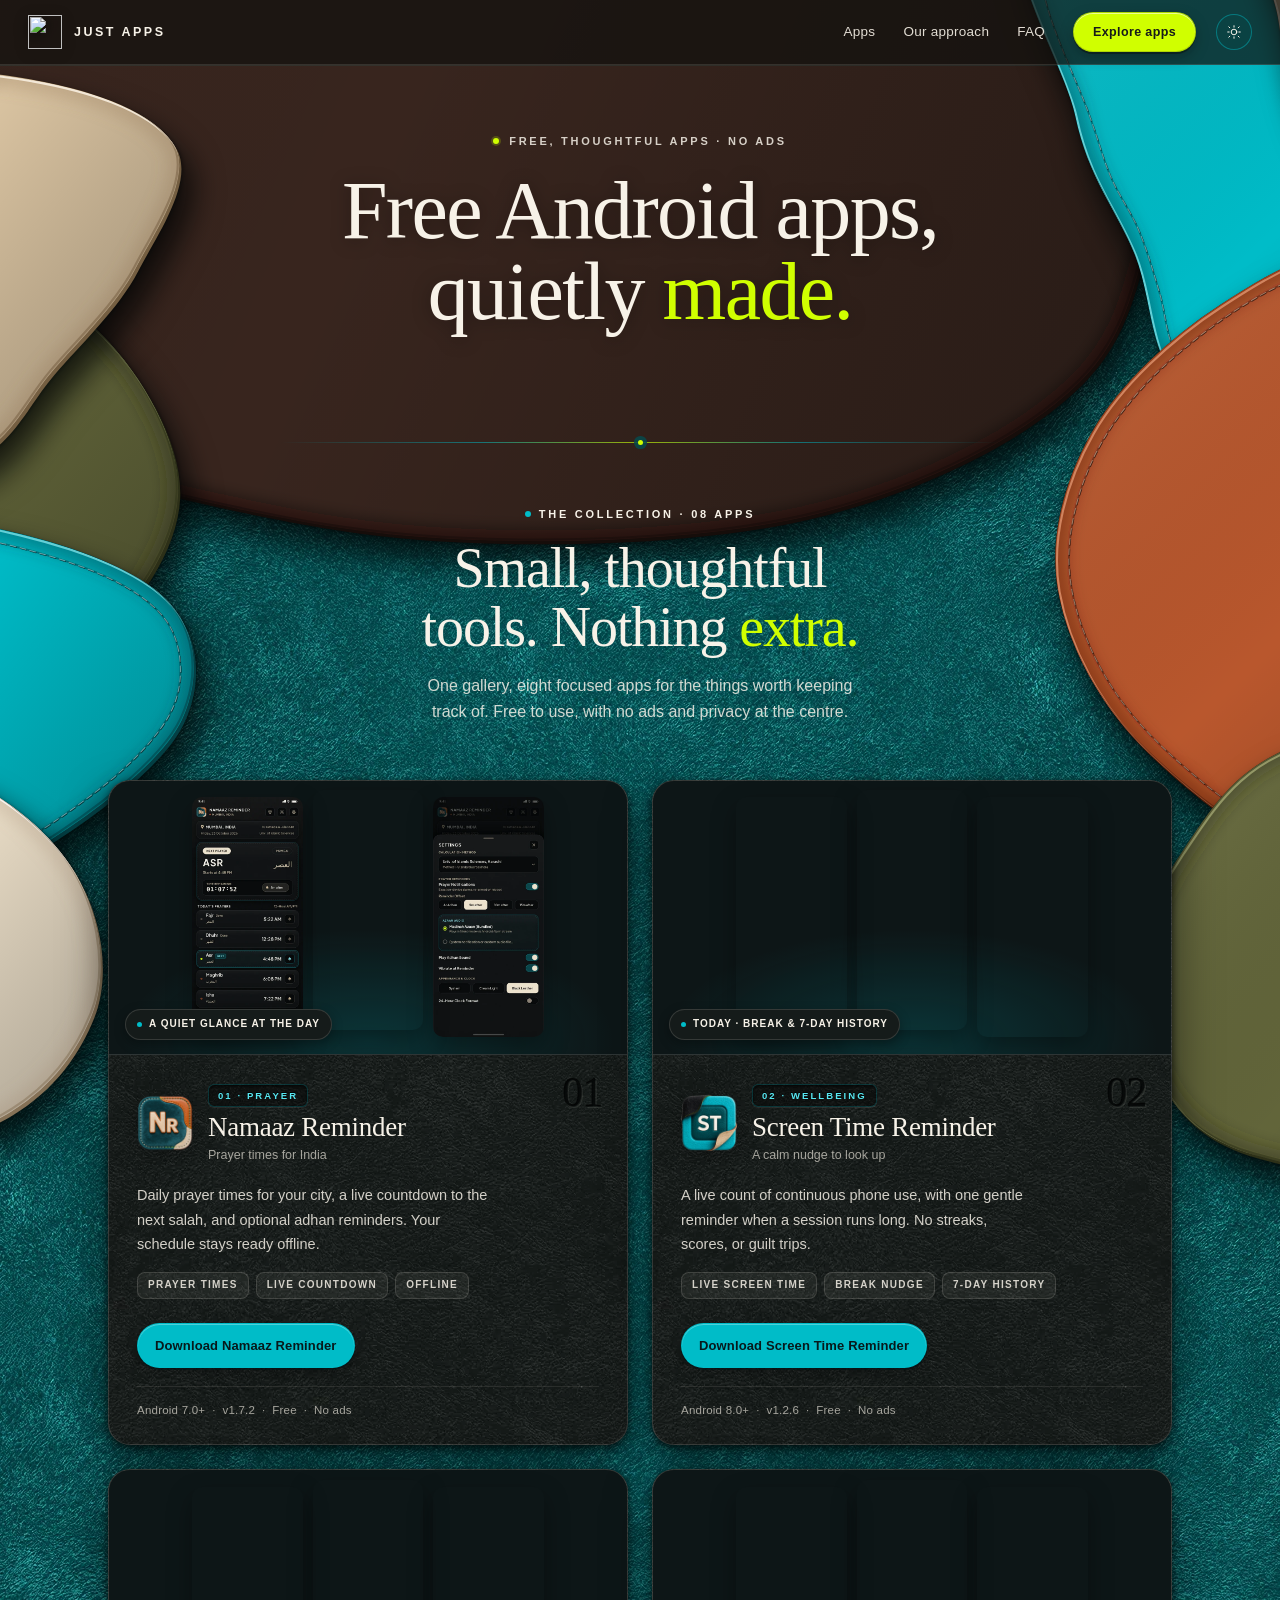
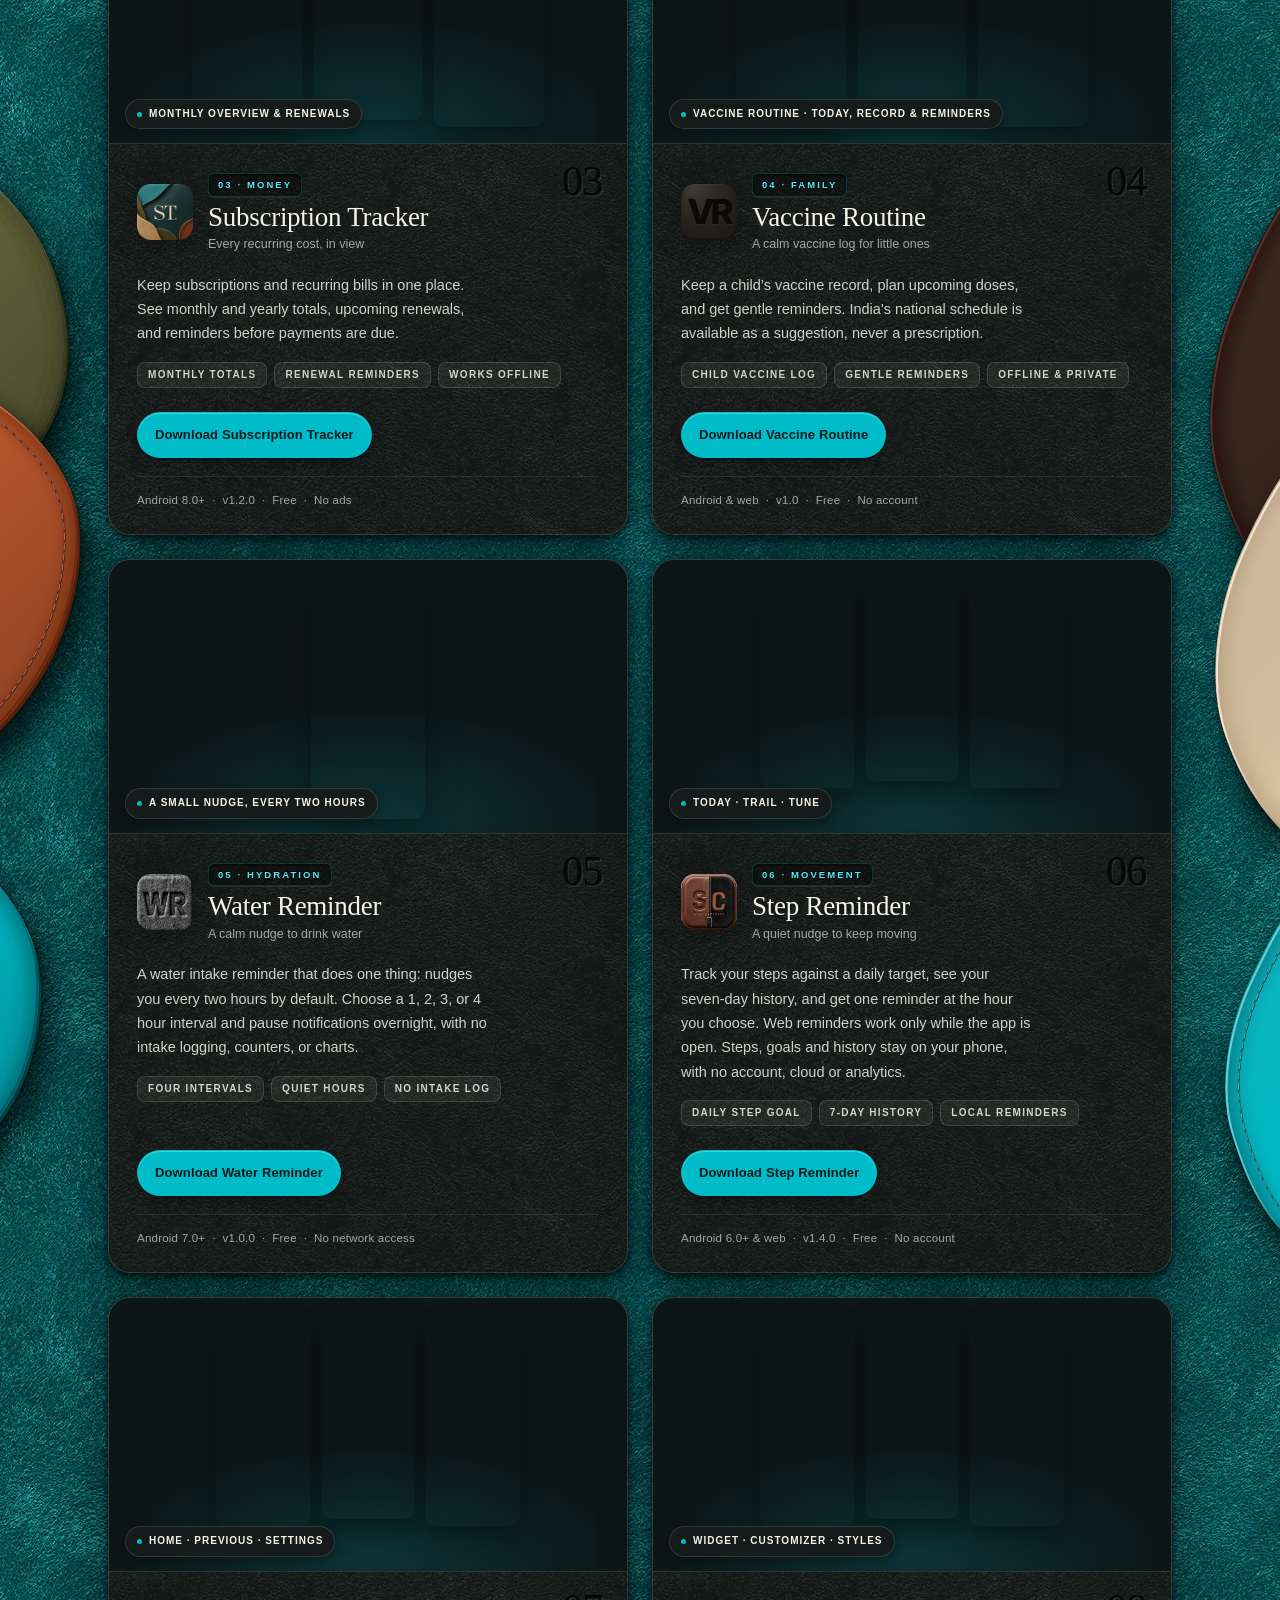
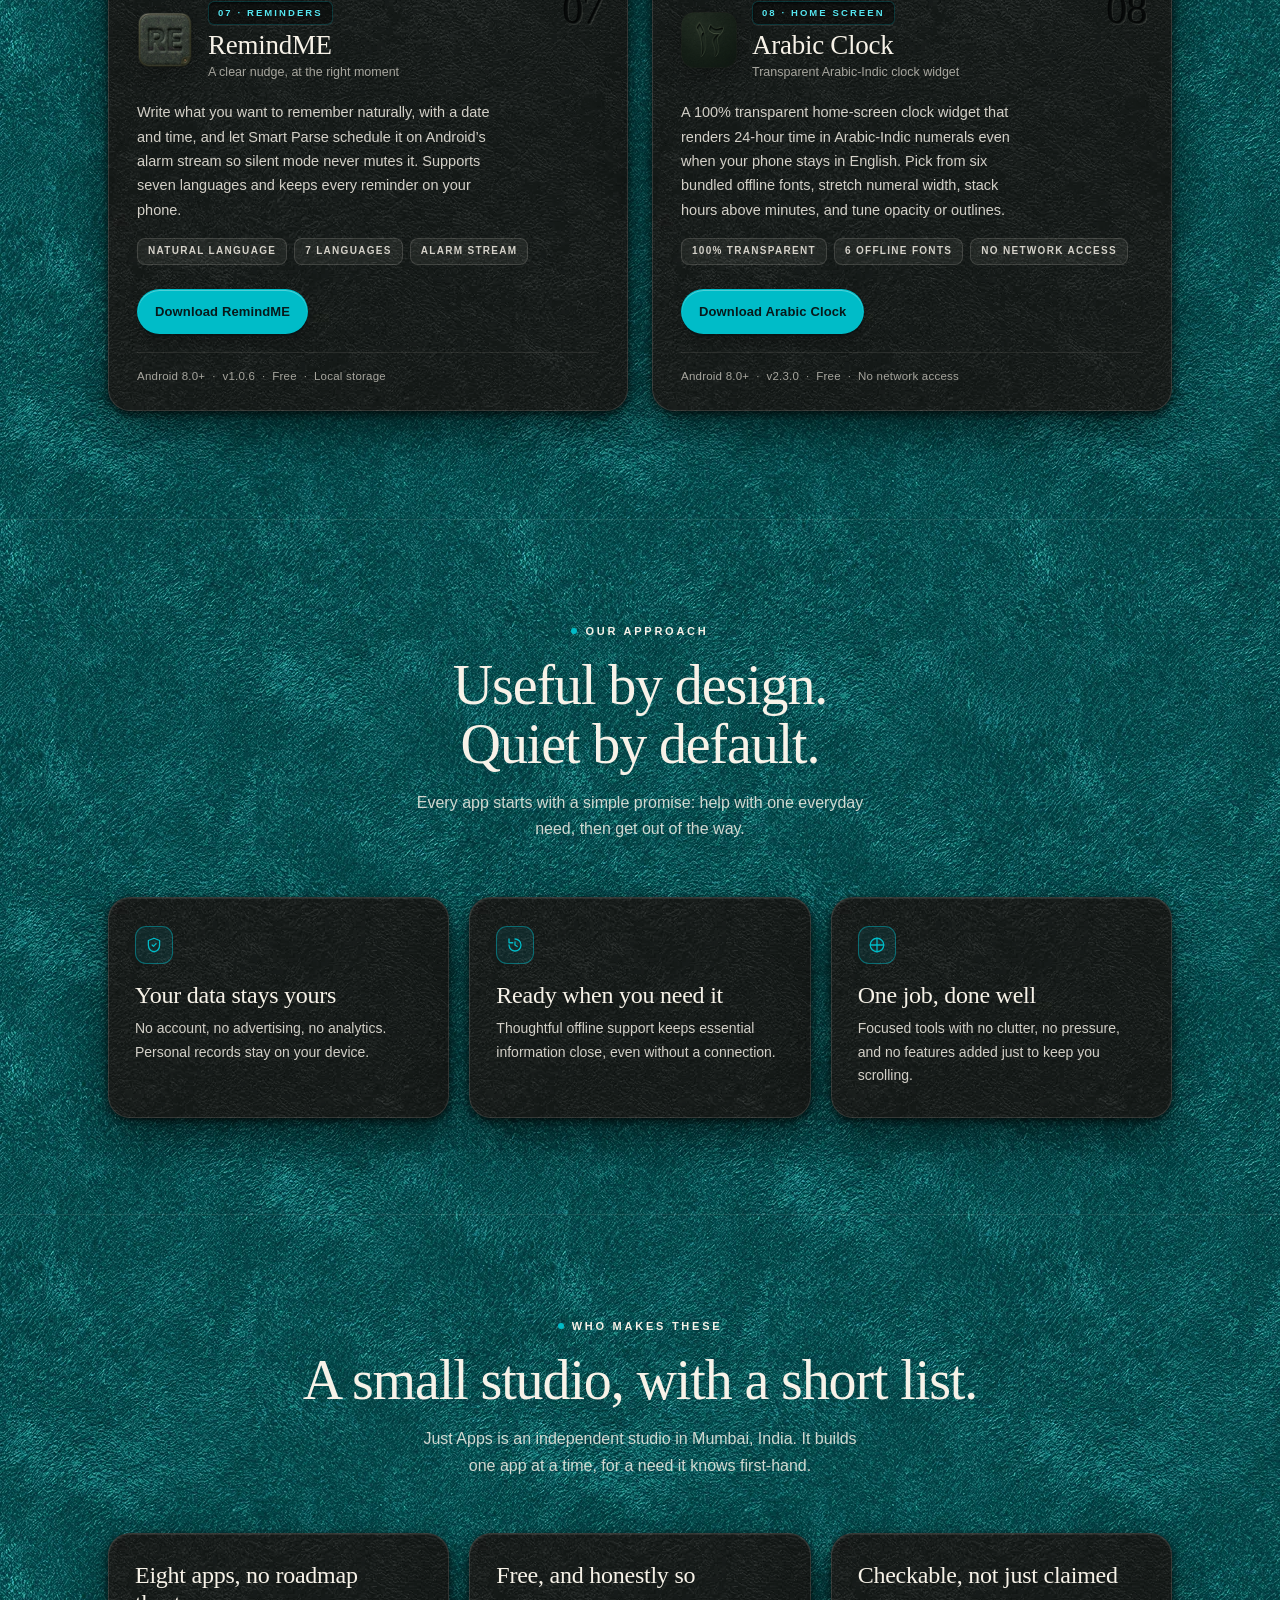
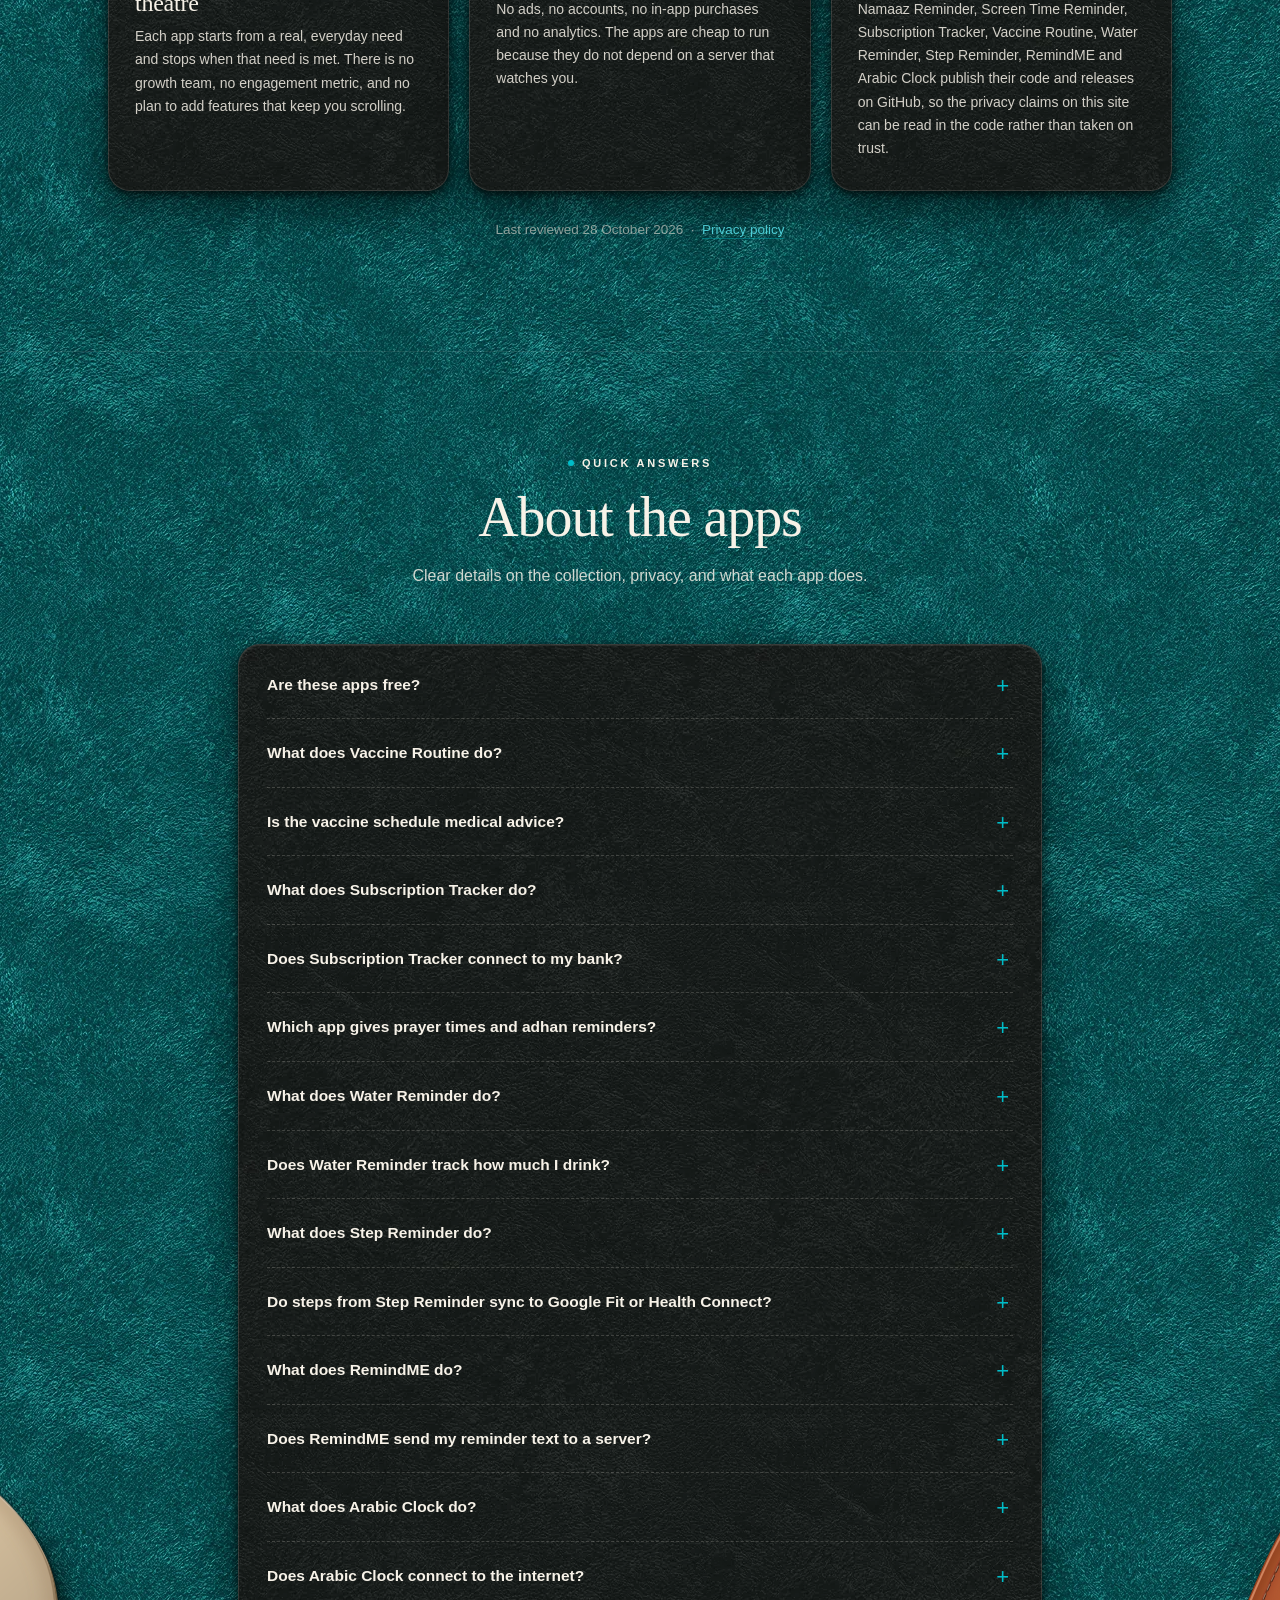
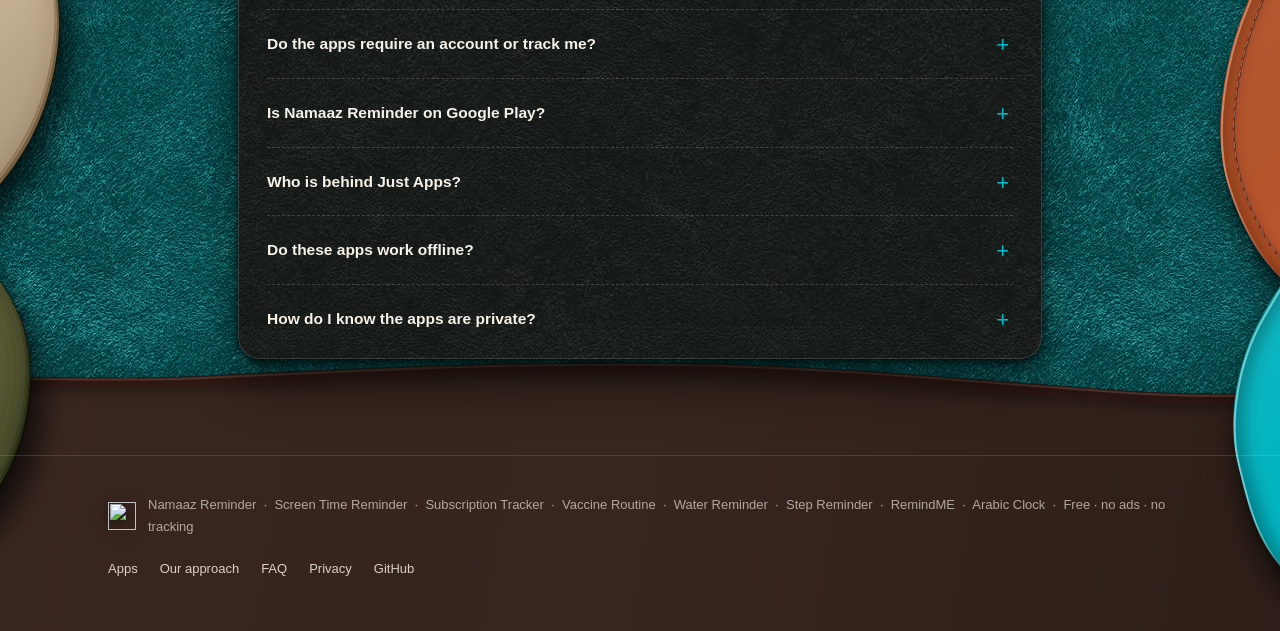
==== commit bf92d9df: "feat(site): add Arabic Clock and direct latest APK download buttons across all 8 apps Co-authored-by" ====
--- a/docs/index.html
+++ b/docs/index.html
@@ -4,7 +4,7 @@
 <meta charset="utf-8">
 <meta name="viewport" content="width=device-width, initial-scale=1">
 <title>Free Android Apps: Prayer Times, Reminders | Just Apps</title>
-<meta name="description" content="Seven free, private Android apps: prayer times, screen-time breaks, water, step and natural-language reminders, subscriptions and vaccines. No ads, no tracking.">
+<meta name="description" content="Eight free, private Android apps: prayer times, screen-time breaks, water, step and natural-language reminders, subscriptions, vaccines and an Arabic clock.">
 <meta name="robots" content="index, follow, max-image-preview:large">
 <link rel="canonical" href="https://www.justsimpleapps.online/">
 <meta name="theme-color" content="#064B4D">
@@ -14,17 +14,17 @@
 <meta property="og:site_name" content="Just Apps">
 <meta property="og:locale" content="en_IN">
 <meta property="og:title" content="Free Android Apps: Prayer Times, Reminders | Just Apps">
-<meta property="og:description" content="Seven free, private Android apps: prayer times, screen-time breaks, water, step and natural-language reminders, subscriptions and vaccines. No ads, no tracking.">
+<meta property="og:description" content="Eight free, private Android apps: prayer times, screen-time breaks, water, step and natural-language reminders, subscriptions, vaccines and an Arabic clock.">
 <meta property="og:image" content="https://www.justsimpleapps.online/assets/just-apps-social.png">
 <meta property="og:image:type" content="image/png">
 <meta property="og:image:width" content="1200">
 <meta property="og:image:height" content="630">
-<meta property="og:image:alt" content="Just Apps: seven useful apps, including RemindME, step and water reminders, with no ads or clutter">
+<meta property="og:image:alt" content="Just Apps: eight useful Android apps, including Arabic Clock, RemindME, step and water reminders, with no ads or clutter">
 <meta name="twitter:card" content="summary_large_image">
 <meta name="twitter:title" content="Free Android Apps: Prayer Times, Reminders | Just Apps">
-<meta name="twitter:description" content="Seven free, private Android apps: prayer times, screen-time breaks, water, step and natural-language reminders, subscriptions and vaccines. No ads, no tracking.">
+<meta name="twitter:description" content="Eight free, private Android apps: prayer times, screen-time breaks, water, step and natural-language reminders, subscriptions, vaccines and an Arabic clock.">
 <meta name="twitter:image" content="https://www.justsimpleapps.online/assets/just-apps-social.png">
-<meta name="twitter:image:alt" content="Just Apps: seven useful apps, including RemindME, step and water reminders, with no ads or clutter">
+<meta name="twitter:image:alt" content="Just Apps: eight useful Android apps, including Arabic Clock, RemindME, step and water reminders, with no ads or clutter">
 <link rel="icon" href="/favicon.ico" sizes="32x32">
 <link rel="icon" type="image/svg+xml" href="/assets/just-apps-icon.svg">
 <link rel="icon" type="image/png" sizes="32x32" href="/assets/just-apps-icon-32.png">
@@ -44,7 +44,7 @@
       "name": "Just Apps",
       "alternateName": "Just Simple Apps",
       "url": "https://www.justsimpleapps.online/",
-      "description": "A small studio making free, quiet Android apps for everyday life: prayer times, screen breaks, step goals, water reminders, conversational reminders, subscriptions and childhood vaccine records.",
+      "description": "A small studio making free, quiet Android apps for everyday life: prayer times, screen breaks, step goals, water reminders, conversational reminders, subscriptions, childhood vaccine records and a transparent Arabic-Indic clock widget.",
       "slogan": "Free apps for everyday life, quietly.",
       "foundingLocation": {
         "@type": "Place",
@@ -69,12 +69,14 @@
       },
       "sameAs": [
         "https://github.com/owaiskhan-ash",
+        "https://github.com/owaiskhan-ash/Namaaz-Reminder",
         "https://github.com/owaiskhan-ash/ScreenTime-Reminder",
         "https://github.com/owaiskhan-ash/Subscription-Tracker",
         "https://github.com/owaiskhan-ash/vaccine-Tracker",
         "https://github.com/owaiskhan-ash/Steps-Reminder",
         "https://github.com/owaiskhan-ash/Water-Reminder",
-        "https://github.com/owaiskhan-ash/RemindME"
+        "https://github.com/owaiskhan-ash/RemindME",
+        "https://github.com/owaiskhan-ash/Arabic-Clock-For-Android-"
       ]
     },
     {
@@ -83,7 +85,7 @@
       "url": "https://www.justsimpleapps.online/",
       "name": "Just Apps",
       "alternateName": "Just Simple Apps",
-      "description": "Free, ad-free apps for prayer times, screen breaks, step goals, water reminders, conversational reminders, subscriptions and vaccine records.",
+      "description": "Free, ad-free apps for prayer times, screen breaks, step goals, water reminders, conversational reminders, subscriptions, vaccine records and an Arabic-Indic clock widget.",
       "publisher": {
         "@id": "https://www.justsimpleapps.online/#organization"
       },
@@ -94,7 +96,7 @@
       "@id": "https://www.justsimpleapps.online/#webpage",
       "url": "https://www.justsimpleapps.online/",
       "name": "Free Android Apps: Prayer Times, Reminders | Just Apps",
-      "description": "Seven free, private Android apps: prayer times, screen-time breaks, water, step and natural-language reminders, subscriptions and vaccines. No ads, no tracking.",
+      "description": "Eight free, private Android apps: prayer times, screen-time breaks, water, step and natural-language reminders, subscriptions, vaccines and an Arabic clock.",
       "isPartOf": {
         "@id": "https://www.justsimpleapps.online/#website"
       },
@@ -128,6 +130,9 @@
         },
         {
           "@id": "https://www.justsimpleapps.online/#remindme"
+        },
+        {
+          "@id": "https://www.justsimpleapps.online/#arabic-clock"
         }
       ],
       "author": {
@@ -136,7 +141,7 @@
         "url": "https://github.com/owaiskhan-ash"
       },
       "inLanguage": "en",
-      "dateModified": "2026-10-25",
+      "dateModified": "2026-10-28",
       "speakable": {
         "@type": "SpeakableSpecification",
         "cssSelector": [
@@ -154,13 +159,13 @@
       "contentUrl": "https://www.justsimpleapps.online/assets/just-apps-social.png",
       "width": 1200,
       "height": 630,
-      "caption": "Just Apps: seven useful apps, including RemindME, step and water reminders, with no ads or clutter"
+      "caption": "Just Apps: eight useful Android apps, including Arabic Clock, RemindME, step and water reminders, with no ads or clutter"
     },
     {
       "@type": "ItemList",
       "@id": "https://www.justsimpleapps.online/#apps",
       "name": "Free apps by Just Apps",
-      "numberOfItems": 7,
+      "numberOfItems": 8,
       "itemListOrder": "https://schema.org/ItemListOrderAscending",
       "itemListElement": [
         {
@@ -192,7 +197,11 @@
               "price": 0,
               "priceCurrency": "INR"
             },
-            "softwareVersion": "1.7.2"
+            "downloadUrl": "https://github.com/owaiskhan-ash/Namaaz-Reminder/releases/download/v1.7.2/NamaazReminder-1.7.2-release.apk",
+            "softwareVersion": "1.7.2",
+            "sameAs": [
+              "https://github.com/owaiskhan-ash/Namaaz-Reminder"
+            ]
           }
         },
         {
@@ -224,8 +233,8 @@
               "price": 0,
               "priceCurrency": "INR"
             },
-            "softwareVersion": "1.2.3",
-            "downloadUrl": "https://github.com/owaiskhan-ash/ScreenTime-Reminder/releases/latest",
+            "softwareVersion": "1.2.6",
+            "downloadUrl": "https://github.com/owaiskhan-ash/ScreenTime-Reminder/releases/download/v1.2.6/ScreenTimeReminder.apk",
             "sameAs": [
               "https://github.com/owaiskhan-ash/ScreenTime-Reminder"
             ]
@@ -260,7 +269,7 @@
               "price": 0,
               "priceCurrency": "INR"
             },
-            "downloadUrl": "https://github.com/owaiskhan-ash/Subscription-Tracker/releases/latest",
+            "downloadUrl": "https://github.com/owaiskhan-ash/Subscription-Tracker/releases/download/v1.2.0/subscription-tracker-v1.2.0.apk",
             "softwareVersion": "1.2.0",
             "sameAs": [
               "https://github.com/owaiskhan-ash/Subscription-Tracker"
@@ -296,7 +305,7 @@
               "price": 0,
               "priceCurrency": "INR"
             },
-            "downloadUrl": "https://github.com/owaiskhan-ash/vaccine-Tracker/releases/latest",
+            "downloadUrl": "https://github.com/owaiskhan-ash/vaccine-Tracker/releases/download/v1.0/Vaccine-Routine-1.0.apk",
             "softwareVersion": "1.0",
             "sameAs": [
               "https://github.com/owaiskhan-ash/vaccine-Tracker"
@@ -332,7 +341,7 @@
               "price": 0,
               "priceCurrency": "INR"
             },
-            "downloadUrl": "https://github.com/owaiskhan-ash/Water-Reminder/releases/tag/v1.0.0",
+            "downloadUrl": "https://github.com/owaiskhan-ash/Water-Reminder/releases/download/v1.0.0/Water-Reminder-v1.0.0.apk",
             "softwareVersion": "1.0.0",
             "sameAs": [
               "https://github.com/owaiskhan-ash/Water-Reminder"
@@ -369,8 +378,8 @@
               "price": 0,
               "priceCurrency": "INR"
             },
-            "downloadUrl": "https://github.com/owaiskhan-ash/Steps-Reminder/releases/tag/v1.3.5",
-            "softwareVersion": "1.3.5",
+            "downloadUrl": "https://github.com/owaiskhan-ash/Steps-Reminder/releases/download/v1.4.0/SC-Step-Reminder-1.4.0.apk",
+            "softwareVersion": "1.4.0",
             "sameAs": [
               "https://github.com/owaiskhan-ash/Steps-Reminder"
             ]
@@ -417,10 +426,54 @@
               "price": 0,
               "priceCurrency": "INR"
             },
-            "downloadUrl": "https://github.com/owaiskhan-ash/RemindME/releases/tag/v1.0.5",
-            "softwareVersion": "1.0.5",
+            "downloadUrl": "https://github.com/owaiskhan-ash/RemindME/raw/v1.0.6/release/RemindME-v1.0.6.apk",
+            "softwareVersion": "1.0.6",
             "sameAs": [
               "https://github.com/owaiskhan-ash/RemindME"
+            ]
+          }
+        },
+        {
+          "@type": "ListItem",
+          "position": 8,
+          "item": {
+            "@type": "SoftwareApplication",
+            "@id": "https://www.justsimpleapps.online/#arabic-clock",
+            "name": "Arabic Clock",
+            "applicationCategory": "UtilitiesApplication",
+            "operatingSystem": "Android 8.0 and later",
+            "url": "https://www.justsimpleapps.online/#arabic-clock",
+            "description": "A 100% transparent Android home-screen clock widget that displays local 24-hour time in Arabic-Indic numerals even on English-language phones, with six bundled offline fonts, numeral stretch, stacked mode, custom outlines and opacity.",
+            "image": "https://www.justsimpleapps.online/assets/arabic-clock/icon-128.png",
+            "screenshot": [
+              "https://www.justsimpleapps.online/assets/arabic-clock/widget-780.webp",
+              "https://www.justsimpleapps.online/assets/arabic-clock/customizer-780.webp",
+              "https://www.justsimpleapps.online/assets/arabic-clock/styles-780.webp"
+            ],
+            "featureList": [
+              "100% transparent home-screen and supported lock-screen clock widget in Arabic-Indic numerals",
+              "Renders numerals inside the app so English-language Android launchers never substitute fallback digits",
+              "Six bundled offline fonts (Amiri, Scheherazade, Janna LT Bold, Arslan Wessam A, 18 Khebrat Musamim and Avenir Heavy) with width stretch",
+              "Single-screen live customizer with HUGE fill mode, stacked hours-over-minutes, full opacity range and hollow or solid font outlines",
+              "No internet permission, no ads, no accounts and local-only settings"
+            ],
+            "inLanguage": [
+              "en",
+              "ar"
+            ],
+            "isAccessibleForFree": true,
+            "publisher": {
+              "@id": "https://www.justsimpleapps.online/#organization"
+            },
+            "offers": {
+              "@type": "Offer",
+              "price": 0,
+              "priceCurrency": "INR"
+            },
+            "downloadUrl": "https://github.com/owaiskhan-ash/Arabic-Clock-For-Android-/releases/download/v2.3.0/Arabic-Clock-2.3.0.apk",
+            "softwareVersion": "2.3.0",
+            "sameAs": [
+              "https://github.com/owaiskhan-ash/Arabic-Clock-For-Android-"
             ]
           }
         }
@@ -438,7 +491,7 @@
           "name": "Are these apps free?",
           "acceptedAnswer": {
             "@type": "Answer",
-            "text": "Yes. All seven apps are free to use or download, and none has ads."
+            "text": "Yes. All eight apps are free to use or download, and none has ads."
           }
         },
         {
@@ -531,10 +584,26 @@
         },
         {
           "@type": "Question",
+          "name": "What does Arabic Clock do?",
+          "acceptedAnswer": {
+            "@type": "Answer",
+            "text": "It places a 100% transparent 24-hour clock widget in Arabic-Indic numerals (٠١٢٣٤٥٦٧٨٩) on your Android home screen, even when your phone stays in English, with six bundled fonts, width stretch, stacked layout, opacity and outline controls."
+          }
+        },
+        {
+          "@type": "Question",
+          "name": "Does Arabic Clock connect to the internet?",
+          "acceptedAnswer": {
+            "@type": "Answer",
+            "text": "No. Arabic Clock does not request Android’s internet permission, bundles all six fonts inside the APK, and keeps every widget setting on your phone."
+          }
+        },
+        {
+          "@type": "Question",
           "name": "Do the apps require an account or track me?",
           "acceptedAnswer": {
             "@type": "Answer",
-            "text": "The apps have no accounts, advertising, or analytics tracking. Water Reminder makes no network requests, and Vaccine Routine, Step Reminder, and RemindME keep personal records on your device."
+            "text": "The apps have no accounts, advertising, or analytics tracking. Screen Time Reminder, Water Reminder, and Arabic Clock make no network requests, and Vaccine Routine, Step Reminder, and RemindME keep personal records on your device."
           }
         },
         {
@@ -542,7 +611,7 @@
           "name": "Is Namaaz Reminder on Google Play?",
           "acceptedAnswer": {
             "@type": "Answer",
-            "text": "Not yet. The app is being prepared for the Play Store, and its page shows the current status. The other six apps are free to download today."
+            "text": "Not yet. While the Google Play listing is being prepared, all eight apps (including Namaaz Reminder) can be downloaded directly as free signed APKs from GitHub."
           }
         },
         {
@@ -550,7 +619,7 @@
           "name": "Who is behind Just Apps?",
           "acceptedAnswer": {
             "@type": "Answer",
-            "text": "Just Apps is an independent studio in Mumbai, India, founded by Owais Khan. It builds one app at a time, and six of the seven apps are open source."
+            "text": "Just Apps is an independent studio in Mumbai, India, founded by Owais Khan. It builds one app at a time, and publishes all eight apps openly on GitHub."
           }
         },
         {
@@ -558,7 +627,7 @@
           "name": "Do these apps work offline?",
           "acceptedAnswer": {
             "@type": "Answer",
-            "text": "Mostly, yes. Namaaz Reminder caches prayer times after the first download, and the other apps store everything on the device: screen-time, subscriptions, vaccines, water, steps and reminders all work with no connection."
+            "text": "Mostly, yes. Namaaz Reminder caches prayer times after the first download, and the other apps store everything on the device: screen-time, subscriptions, vaccines, water, steps, reminders and the Arabic clock widget all work with no connection."
           }
         },
         {
@@ -566,7 +635,7 @@
           "name": "How do I know the apps are private?",
           "acceptedAnswer": {
             "@type": "Answer",
-            "text": "Every privacy claim on this site is checkable: six of the seven apps publish their source code on GitHub, and the privacy policy lists the only network requests the apps make."
+            "text": "Every privacy claim on this site is checkable: the apps publish their source code and releases on GitHub, and the privacy policy lists the only network requests any app makes."
           }
         }
       ]
@@ -1190,9 +1259,9 @@
 <section class="section apps-section" id="apps">
   <div class="wrap">
     <div class="section-head">
-      <span class="kicker">THE COLLECTION · 07 APPS</span>
+      <span class="kicker">THE COLLECTION · 08 APPS</span>
       <h2>Small, thoughtful tools. Nothing <span class="accent-lime">extra.</span></h2>
-      <p>One gallery, seven focused apps for the things worth keeping track of. Free to use, with no ads and privacy at the centre.</p>
+      <p>One gallery, eight focused apps for the things worth keeping track of. Free to use, with no ads and privacy at the centre.</p>
     </div>
 
     <div class="apps">
@@ -1210,8 +1279,8 @@
           </div>
           <p class="app-desc">Daily prayer times for your city, a live countdown to the next salah, and optional adhan reminders. Your schedule stays ready offline.</p>
           <div class="tags"><span>Prayer times</span><span>Live countdown</span><span>Offline</span></div>
-          <div class="app-foot"><a class="btn btn-primary" href="/namaaz-reminder">About Namaaz Reminder</a><a class="btn btn-ghost" href="/privacy">Privacy policy</a></div>
-          <p class="app-meta">Android 7.0+ &nbsp;·&nbsp; Free &nbsp;·&nbsp; Coming to Google Play</p>
+          <div class="app-foot"><a class="btn btn-primary" href="https://github.com/owaiskhan-ash/Namaaz-Reminder/releases/download/v1.7.2/NamaazReminder-1.7.2-release.apk">Download Namaaz Reminder</a></div>
+          <p class="app-meta">Android 7.0+ &nbsp;·&nbsp; v1.7.2 &nbsp;·&nbsp; Free &nbsp;·&nbsp; No ads</p>
         </div>
       </article>
 
@@ -1229,8 +1298,8 @@
           </div>
           <p class="app-desc">A live count of continuous phone use, with one gentle reminder when a session runs long. No streaks, scores, or guilt trips.</p>
           <div class="tags"><span>Live screen time</span><span>Break nudge</span><span>7-day history</span></div>
-          <div class="app-foot"><a class="btn btn-primary" href="https://github.com/owaiskhan-ash/ScreenTime-Reminder/releases/latest">Download Screen Time Reminder</a><a class="btn btn-ghost" href="/screen-time-reminder">Screen Time Reminder details</a></div>
-          <p class="app-meta">Android 8.0+ &nbsp;·&nbsp; Free &nbsp;·&nbsp; No ads</p>
+          <div class="app-foot"><a class="btn btn-primary" href="https://github.com/owaiskhan-ash/ScreenTime-Reminder/releases/download/v1.2.6/ScreenTimeReminder.apk">Download Screen Time Reminder</a></div>
+          <p class="app-meta">Android 8.0+ &nbsp;·&nbsp; v1.2.6 &nbsp;·&nbsp; Free &nbsp;·&nbsp; No ads</p>
         </div>
       </article>
 
@@ -1248,8 +1317,8 @@
           </div>
           <p class="app-desc">Keep subscriptions and recurring bills in one place. See monthly and yearly totals, upcoming renewals, and reminders before payments are due.</p>
           <div class="tags"><span>Monthly totals</span><span>Renewal reminders</span><span>Works offline</span></div>
-          <div class="app-foot"><a class="btn btn-primary" href="https://github.com/owaiskhan-ash/Subscription-Tracker/releases/latest">Download Subscription Tracker</a><a class="btn btn-ghost" href="/subscription-tracker">Subscription Tracker details</a></div>
-          <p class="app-meta">Android 8.0+ &nbsp;·&nbsp; Free &nbsp;·&nbsp; No ads</p>
+          <div class="app-foot"><a class="btn btn-primary" href="https://github.com/owaiskhan-ash/Subscription-Tracker/releases/download/v1.2.0/subscription-tracker-v1.2.0.apk">Download Subscription Tracker</a></div>
+          <p class="app-meta">Android 8.0+ &nbsp;·&nbsp; v1.2.0 &nbsp;·&nbsp; Free &nbsp;·&nbsp; No ads</p>
         </div>
       </article>
 
@@ -1267,8 +1336,8 @@
           </div>
           <p class="app-desc">Keep a child’s vaccine record, plan upcoming doses, and get gentle reminders. India's national schedule is available as a suggestion, never a prescription.</p>
           <div class="tags"><span>Child vaccine log</span><span>Gentle reminders</span><span>Offline &amp; private</span></div>
-          <div class="app-foot"><a class="btn btn-primary" href="https://github.com/owaiskhan-ash/vaccine-Tracker/releases/latest">Download Vaccine Routine</a><a class="btn btn-ghost" href="/vaccine-routine">Vaccine Routine details</a></div>
-          <p class="app-meta">Android app &amp; web app &nbsp;·&nbsp; Free &nbsp;·&nbsp; No account</p>
+          <div class="app-foot"><a class="btn btn-primary" href="https://github.com/owaiskhan-ash/vaccine-Tracker/releases/download/v1.0/Vaccine-Routine-1.0.apk">Download Vaccine Routine</a></div>
+          <p class="app-meta">Android &amp; web &nbsp;·&nbsp; v1.0 &nbsp;·&nbsp; Free &nbsp;·&nbsp; No account</p>
         </div>
       </article>
       <article class="app-card" id="water-reminder">
@@ -1283,8 +1352,8 @@
           </div>
           <p class="app-desc">A water intake reminder that does one thing: nudges you every two hours by default. Choose a 1, 2, 3, or 4 hour interval and pause notifications overnight, with no intake logging, counters, or charts.</p>
           <div class="tags"><span>Four intervals</span><span>Quiet hours</span><span>No intake log</span></div>
-          <div class="app-foot"><a class="btn btn-primary" href="https://github.com/owaiskhan-ash/Water-Reminder/releases/tag/v1.0.0">Download Water Reminder</a><a class="btn btn-ghost" href="https://github.com/owaiskhan-ash/Water-Reminder">Project on GitHub</a></div>
-          <p class="app-meta">Android 7.0+ &nbsp;·&nbsp; Free &nbsp;·&nbsp; No network access</p>
+          <div class="app-foot"><a class="btn btn-primary" href="https://github.com/owaiskhan-ash/Water-Reminder/releases/download/v1.0.0/Water-Reminder-v1.0.0.apk">Download Water Reminder</a></div>
+          <p class="app-meta">Android 7.0+ &nbsp;·&nbsp; v1.0.0 &nbsp;·&nbsp; Free &nbsp;·&nbsp; No network access</p>
         </div>
       </article>
       <article class="app-card" id="steps-reminder">
@@ -1301,8 +1370,8 @@
           </div>
           <p class="app-desc">Track your steps against a daily target, see your seven-day history, and get one reminder at the hour you choose. Web reminders work only while the app is open. Steps, goals and history stay on your phone, with no account, cloud or analytics.</p>
           <div class="tags"><span>Daily step goal</span><span>7-day history</span><span>Local reminders</span></div>
-          <div class="app-foot"><a class="btn btn-primary" href="https://github.com/owaiskhan-ash/Steps-Reminder/releases/tag/v1.3.5">Download Step Reminder</a><a class="btn btn-ghost" href="https://github.com/owaiskhan-ash/Steps-Reminder">Project on GitHub</a></div>
-          <p class="app-meta">Android 6.0+ &amp; web &nbsp;·&nbsp; Free &nbsp;·&nbsp; No account</p>
+          <div class="app-foot"><a class="btn btn-primary" href="https://github.com/owaiskhan-ash/Steps-Reminder/releases/download/v1.4.0/SC-Step-Reminder-1.4.0.apk">Download Step Reminder</a></div>
+          <p class="app-meta">Android 6.0+ &amp; web &nbsp;·&nbsp; v1.4.0 &nbsp;·&nbsp; Free &nbsp;·&nbsp; No account</p>
         </div>
       </article>
       <article class="app-card" id="remindme">
@@ -1319,8 +1388,26 @@
           </div>
           <p class="app-desc">Write what you want to remember naturally, with a date and time, and let Smart Parse schedule it on Android’s alarm stream so silent mode never mutes it. Supports seven languages and keeps every reminder on your phone.</p>
           <div class="tags"><span>Natural language</span><span>7 languages</span><span>Alarm stream</span></div>
-          <div class="app-foot"><a class="btn btn-primary" href="https://github.com/owaiskhan-ash/RemindME/releases/tag/v1.0.5">Download RemindME</a><a class="btn btn-ghost" href="https://github.com/owaiskhan-ash/RemindME">Project on GitHub</a></div>
-          <p class="app-meta">Android 8.0+ &nbsp;·&nbsp; Free &nbsp;·&nbsp; Local storage</p>
+          <div class="app-foot"><a class="btn btn-primary" href="https://github.com/owaiskhan-ash/RemindME/raw/v1.0.6/release/RemindME-v1.0.6.apk">Download RemindME</a></div>
+          <p class="app-meta">Android 8.0+ &nbsp;·&nbsp; v1.0.6 &nbsp;·&nbsp; Free &nbsp;·&nbsp; Local storage</p>
+        </div>
+      </article>
+      <article class="app-card" id="arabic-clock">
+        <a class="app-preview arabic-clock-preview" href="https://github.com/owaiskhan-ash/Arabic-Clock-For-Android-" aria-label="Visit Arabic Clock on GitHub">
+          <img src="assets/arabic-clock/widget-400.webp" srcset="assets/arabic-clock/widget-400.webp 400w, assets/arabic-clock/widget-780.webp 780w" sizes="(max-width: 740px) 26vw, 120px" alt="Android home screen showing the 100% transparent Arabic Clock widget displaying 12:42 in Arabic-Indic numerals" width="400" height="866" decoding="async" loading="lazy">
+          <img src="assets/arabic-clock/customizer-400.webp" srcset="assets/arabic-clock/customizer-400.webp 400w, assets/arabic-clock/customizer-780.webp 780w" sizes="(max-width: 740px) 26vw, 120px" alt="Arabic Clock single-screen customizer with live checkerboard preview, Amiri font choice, and numeral width stretch" width="400" height="866" decoding="async" loading="lazy">
+          <img src="assets/arabic-clock/styles-400.webp" srcset="assets/arabic-clock/styles-400.webp 400w, assets/arabic-clock/styles-780.webp 780w" sizes="(max-width: 740px) 26vw, 120px" alt="Arabic Clock stacked hours-over-minutes mode with gold numerals, font outline, and opacity controls" width="400" height="866" decoding="async" loading="lazy">
+          <span class="preview-label">Widget · customizer · styles</span>
+        </a>
+        <div class="app-content">
+          <div class="app-head">
+            <img class="app-icon" src="assets/arabic-clock/icon-128.png" srcset="assets/arabic-clock/icon-128.png 1x, assets/arabic-clock/icon-256.png 2x, assets/arabic-clock/icon-512.png 3x" alt="" width="56" height="56" loading="lazy" decoding="async">
+            <div class="app-id"><span class="app-no">08 · Home Screen</span><h3>Arabic Clock</h3><p class="app-sub">Transparent Arabic-Indic clock widget</p></div>
+          </div>
+          <p class="app-desc">A 100% transparent home-screen clock widget that renders 24-hour time in Arabic-Indic numerals even when your phone stays in English. Pick from six bundled offline fonts, stretch numeral width, stack hours above minutes, and tune opacity or outlines.</p>
+          <div class="tags"><span>100% transparent</span><span>6 offline fonts</span><span>No network access</span></div>
+          <div class="app-foot"><a class="btn btn-primary" href="https://github.com/owaiskhan-ash/Arabic-Clock-For-Android-/releases/download/v2.3.0/Arabic-Clock-2.3.0.apk">Download Arabic Clock</a></div>
+          <p class="app-meta">Android 8.0+ &nbsp;·&nbsp; v2.3.0 &nbsp;·&nbsp; Free &nbsp;·&nbsp; No network access</p>
         </div>
       </article>
     </div>
@@ -1352,11 +1439,11 @@
       <p>Just Apps is an independent studio in Mumbai, India. It builds one app at a time, for a need it knows first-hand.</p>
     </div>
     <div class="grid principles-grid">
-      <div class="feature"><h3>Seven apps, no roadmap theatre</h3><p>Each app starts from a real, everyday need and stops when that need is met. There is no growth team, no engagement metric, and no plan to add features that keep you scrolling.</p></div>
+      <div class="feature"><h3>Eight apps, no roadmap theatre</h3><p>Each app starts from a real, everyday need and stops when that need is met. There is no growth team, no engagement metric, and no plan to add features that keep you scrolling.</p></div>
       <div class="feature"><h3>Free, and honestly so</h3><p>No ads, no accounts, no in-app purchases and no analytics. The apps are cheap to run because they do not depend on a server that watches you.</p></div>
-      <div class="feature"><h3>Checkable, not just claimed</h3><p>Screen Time Reminder, Subscription Tracker, Vaccine Routine, Water Reminder, Step Reminder and RemindME are open source, so the privacy claims on this site can be read in the code rather than taken on trust.</p></div>
+      <div class="feature"><h3>Checkable, not just claimed</h3><p>Namaaz Reminder, Screen Time Reminder, Subscription Tracker, Vaccine Routine, Water Reminder, Step Reminder, RemindME and Arabic Clock publish their code and releases on GitHub, so the privacy claims on this site can be read in the code rather than taken on trust.</p></div>
     </div>
-    <p class="studio-note">Last reviewed 25 October 2026 &nbsp;·&nbsp; <a href="/privacy">Privacy policy</a></p>
+    <p class="studio-note">Last reviewed 28 October 2026 &nbsp;·&nbsp; <a href="/privacy">Privacy policy</a></p>
   </div>
 </section>
 
@@ -1369,7 +1456,7 @@
       <p>Clear details on the collection, privacy, and what each app does.</p>
     </div>
     <div class="faq-list">
-      <details><summary>Are these apps free?</summary><p>Yes. All seven apps are free to use or download, and none has ads.</p></details>
+      <details><summary>Are these apps free?</summary><p>Yes. All eight apps are free to use or download, and none has ads.</p></details>
       <details><summary>What does Vaccine Routine do?</summary><p>It keeps a local vaccine record for a child, helps plan doses and reminders, and offers India’s National Immunization Schedule as optional suggestions.</p></details>
       <details><summary>Is the vaccine schedule medical advice?</summary><p>No. The schedule is only a suggestion. Timing differs between children and states; follow the guidance of the health worker who sees your child.</p></details>
       <details><summary>What does Subscription Tracker do?</summary><p>It lets you manually record subscriptions and recurring bills, see normalized monthly and yearly spending, track upcoming renewal dates, and receive optional reminders before payments are due.</p></details>
@@ -1381,11 +1468,13 @@
       <details><summary>Do steps from Step Reminder sync to Google Fit or Health Connect?</summary><p>No. Step counts, goals, and history stay on your device. Step Reminder does not connect to Google Fit, Health Connect, or a cloud service.</p></details>
       <details><summary>What does RemindME do?</summary><p>It lets you write a reminder naturally with a date and time, previews the parsed title and schedule, and rings on Android’s alarm audio stream with Snooze 10 min and Mark done actions. It supports English, Bahasa Indonesia, Español, Português, हिन्दी, العربية, and 简体中文.</p></details>
       <details><summary>Does RemindME send my reminder text to a server?</summary><p>No. Natural-language parsing and reminder storage happen entirely on your phone. It only uses the network if you switch from the default device alarm to the optional RemindME alarm sound, falling back to your device alarm when offline.</p></details>
-      <details><summary>Do the apps require an account or track me?</summary><p>The apps have no accounts, advertising, or analytics tracking. Water Reminder makes no network requests, and Vaccine Routine, Step Reminder, and RemindME keep personal records on your device.</p></details>
-      <details><summary>Is Namaaz Reminder on Google Play?</summary><p>Not yet. The app is being prepared for the Play Store, and its page shows the current status. The other six apps are free to download today.</p></details>
-      <details><summary>Who is behind Just Apps?</summary><p>Just Apps is an independent studio in Mumbai, India, founded by Owais Khan. It builds one app at a time, and six of the seven apps are open source.</p></details>
-      <details><summary>Do these apps work offline?</summary><p>Mostly, yes. Namaaz Reminder caches prayer times after the first download, and the other apps store everything on the device: screen-time, subscriptions, vaccines, water, steps and reminders all work with no connection.</p></details>
-      <details><summary>How do I know the apps are private?</summary><p>Every privacy claim on this site is checkable: six of the seven apps publish their source code on GitHub, and the privacy policy lists the only network requests the apps make.</p></details>
+      <details><summary>What does Arabic Clock do?</summary><p>It places a 100% transparent 24-hour clock widget in Arabic-Indic numerals (٠١٢٣٤٥٦٧٨٩) on your Android home screen, even when your phone stays in English, with six bundled fonts, width stretch, stacked layout, opacity and outline controls.</p></details>
+      <details><summary>Does Arabic Clock connect to the internet?</summary><p>No. Arabic Clock does not request Android’s internet permission, bundles all six fonts inside the APK, and keeps every widget setting on your phone.</p></details>
+      <details><summary>Do the apps require an account or track me?</summary><p>The apps have no accounts, advertising, or analytics tracking. Screen Time Reminder, Water Reminder, and Arabic Clock make no network requests, and Vaccine Routine, Step Reminder, and RemindME keep personal records on your device.</p></details>
+      <details><summary>Is Namaaz Reminder on Google Play?</summary><p>Not yet. While the Google Play listing is being prepared, all eight apps (including Namaaz Reminder) can be downloaded directly as free signed APKs from GitHub.</p></details>
+      <details><summary>Who is behind Just Apps?</summary><p>Just Apps is an independent studio in Mumbai, India, founded by Owais Khan. It builds one app at a time, and publishes all eight apps openly on GitHub.</p></details>
+      <details><summary>Do these apps work offline?</summary><p>Mostly, yes. Namaaz Reminder caches prayer times after the first download, and the other apps store everything on the device: screen-time, subscriptions, vaccines, water, steps, reminders and the Arabic clock widget all work with no connection.</p></details>
+      <details><summary>How do I know the apps are private?</summary><p>Every privacy claim on this site is checkable: the apps publish their source code and releases on GitHub, and the privacy policy lists the only network requests any app makes.</p></details>
     </div>
   </div>
 </section>
@@ -1397,7 +1486,7 @@
   <div class="wrap foot-inner">
     <div class="foot-brand">
       <img class="nav-logo nav-logo--footer" src="/assets/just-apps-icon-64.png" srcset="/assets/just-apps-icon-64.png 1x, /assets/just-apps-icon-128.png 2x" width="28" height="28" alt="" loading="lazy" decoding="async">
-      <span>Namaaz Reminder &nbsp;·&nbsp; Screen Time Reminder &nbsp;·&nbsp; Subscription Tracker &nbsp;·&nbsp; Vaccine Routine &nbsp;·&nbsp; Water Reminder &nbsp;·&nbsp; Step Reminder &nbsp;·&nbsp; RemindME &nbsp;·&nbsp; Free · no ads · no tracking</span>
+      <span>Namaaz Reminder &nbsp;·&nbsp; Screen Time Reminder &nbsp;·&nbsp; Subscription Tracker &nbsp;·&nbsp; Vaccine Routine &nbsp;·&nbsp; Water Reminder &nbsp;·&nbsp; Step Reminder &nbsp;·&nbsp; RemindME &nbsp;·&nbsp; Arabic Clock &nbsp;·&nbsp; Free · no ads · no tracking</span>
     </div>
     <nav class="foot-links" aria-label="Footer">
       <a href="#apps">Apps</a>
--- a/docs/styles.css
+++ b/docs/styles.css
@@ -1082,7 +1082,8 @@
 .apps-section .subscriptions-preview,
 .apps-section .vaccine-preview,
 .apps-section .steps-preview,
-.apps-section .remindme-preview {
+.apps-section .remindme-preview,
+.apps-section .arabic-clock-preview {
   gap: 10px;
 }
 
@@ -1091,7 +1092,8 @@
 .apps-section .subscriptions-preview img,
 .apps-section .vaccine-preview img,
 .apps-section .steps-preview img,
-.apps-section .remindme-preview img {
+.apps-section .remindme-preview img,
+.apps-section .arabic-clock-preview img {
   height: 88%;
   max-width: 29%;
   border-radius: 10px;
@@ -1103,7 +1105,8 @@
 .apps-section .subscriptions-preview img:nth-child(2),
 .apps-section .vaccine-preview img:nth-child(2),
 .apps-section .steps-preview img:nth-child(2),
-.apps-section .remindme-preview img:nth-child(2) {
+.apps-section .remindme-preview img:nth-child(2),
+.apps-section .arabic-clock-preview img:nth-child(2) {
   transform: translateY(-7px);
 }
 
@@ -1112,30 +1115,35 @@
 .apps-section .app-card:hover .subscriptions-preview img:nth-child(2),
 .apps-section .app-card:hover .vaccine-preview img:nth-child(2),
 .apps-section .app-card:hover .steps-preview img:nth-child(2),
-.apps-section .app-card:hover .remindme-preview img:nth-child(2) {
+.apps-section .app-card:hover .remindme-preview img:nth-child(2),
+.apps-section .app-card:hover .arabic-clock-preview img:nth-child(2) {
   transform: translateY(-10px);
 }
 
 /* Leave room for the preview caption so it never obscures the app screens. */
 .apps-section .steps-preview img,
-.apps-section .remindme-preview img {
+.apps-section .remindme-preview img,
+.apps-section .arabic-clock-preview img {
   height: 75%;
   max-width: 24%;
   transform: translateY(-11px);
 }
 
 .apps-section .steps-preview img:nth-child(2),
-.apps-section .remindme-preview img:nth-child(2) {
+.apps-section .remindme-preview img:nth-child(2),
+.apps-section .arabic-clock-preview img:nth-child(2) {
   transform: translateY(-18px);
 }
 
 .apps-section .app-card:hover .steps-preview img,
-.apps-section .app-card:hover .remindme-preview img {
+.apps-section .app-card:hover .remindme-preview img,
+.apps-section .app-card:hover .arabic-clock-preview img {
   transform: translateY(-14px);
 }
 
 .apps-section .app-card:hover .steps-preview img:nth-child(2),
-.apps-section .app-card:hover .remindme-preview img:nth-child(2) {
+.apps-section .app-card:hover .remindme-preview img:nth-child(2),
+.apps-section .app-card:hover .arabic-clock-preview img:nth-child(2) {
   transform: translateY(-21px);
 }
 
@@ -1192,7 +1200,8 @@
 #namaaz-reminder .app-icon,
 #screentime .app-icon,
 #subscription-tracker .app-icon,
-#remindme .app-icon {
+#remindme .app-icon,
+#arabic-clock .app-icon {
   border-radius: 0;
 }
 
@@ -1997,7 +2006,9 @@
   .apps-section .screentime-preview,
   .apps-section .subscriptions-preview,
   .apps-section .vaccine-preview,
-  .apps-section .steps-preview {
+  .apps-section .steps-preview,
+  .apps-section .remindme-preview,
+  .apps-section .arabic-clock-preview {
     gap: 8px;
   }
   .apps-section .preview-label {
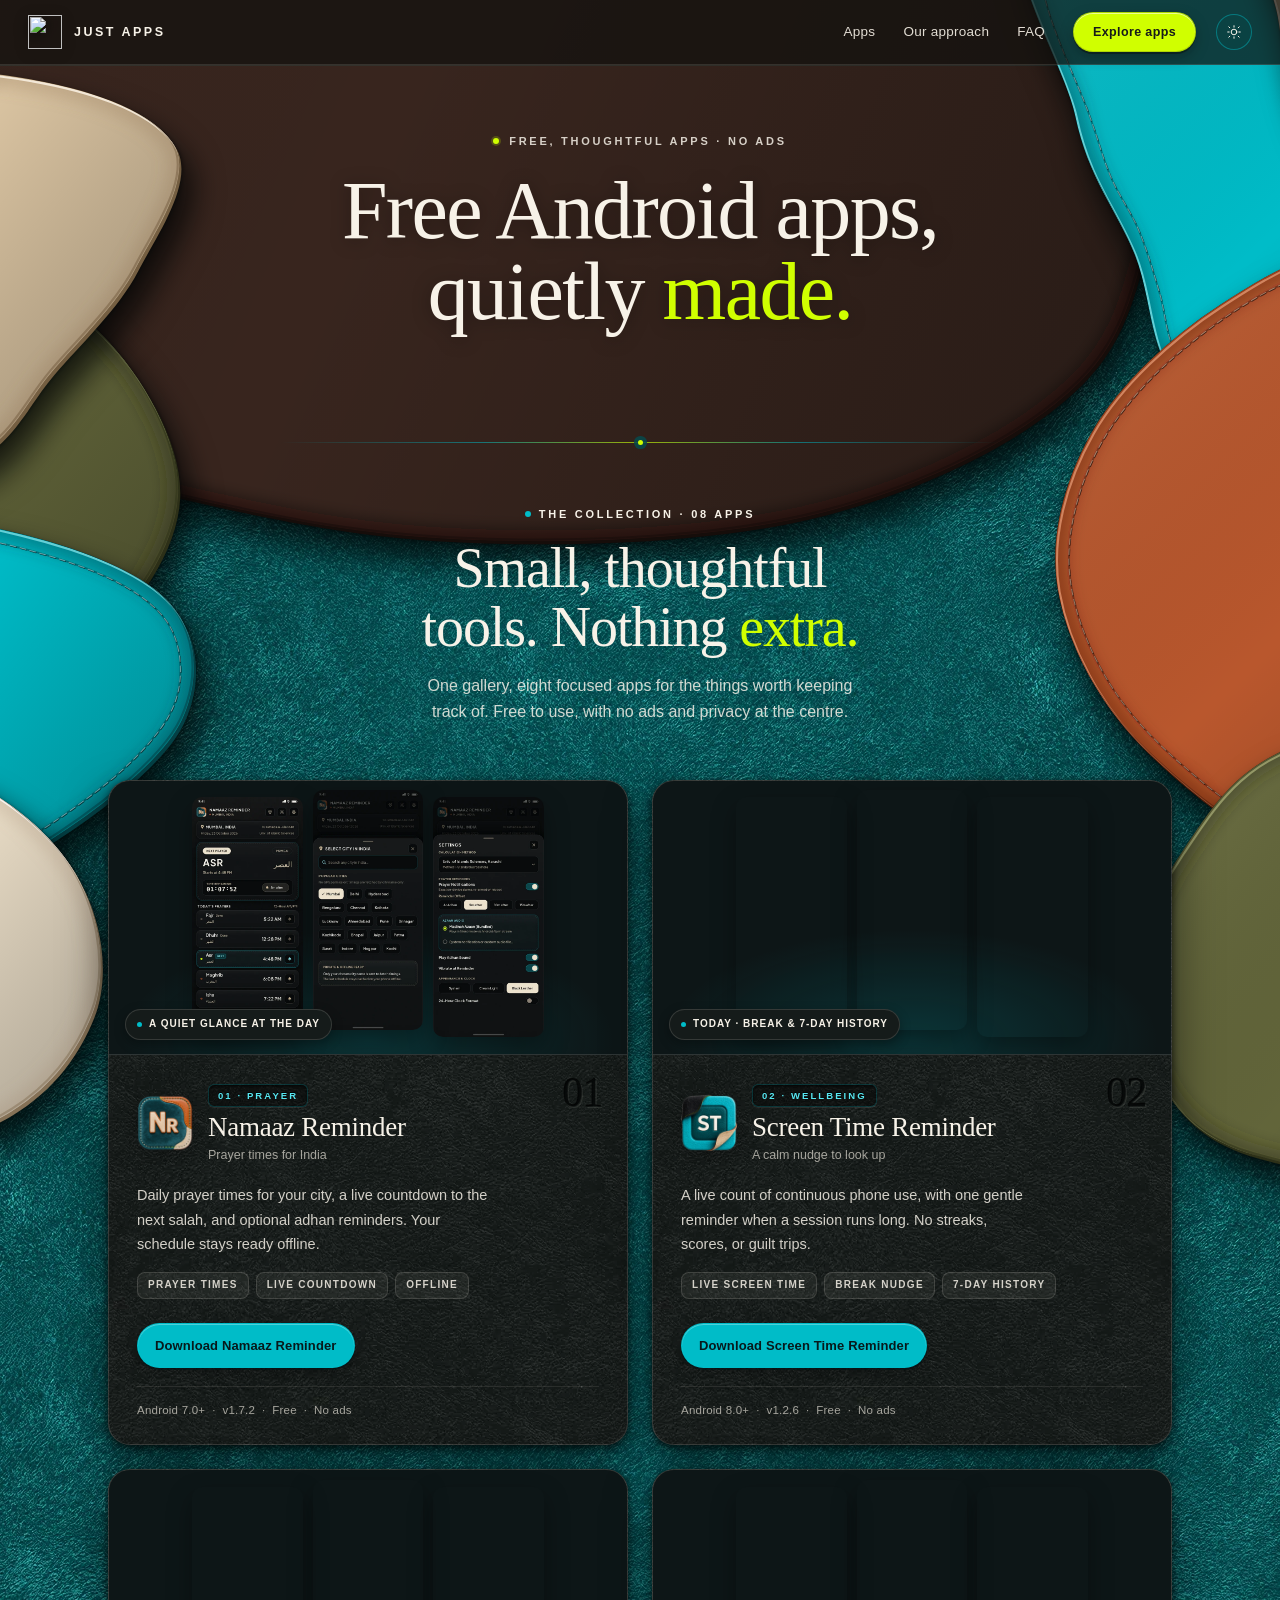
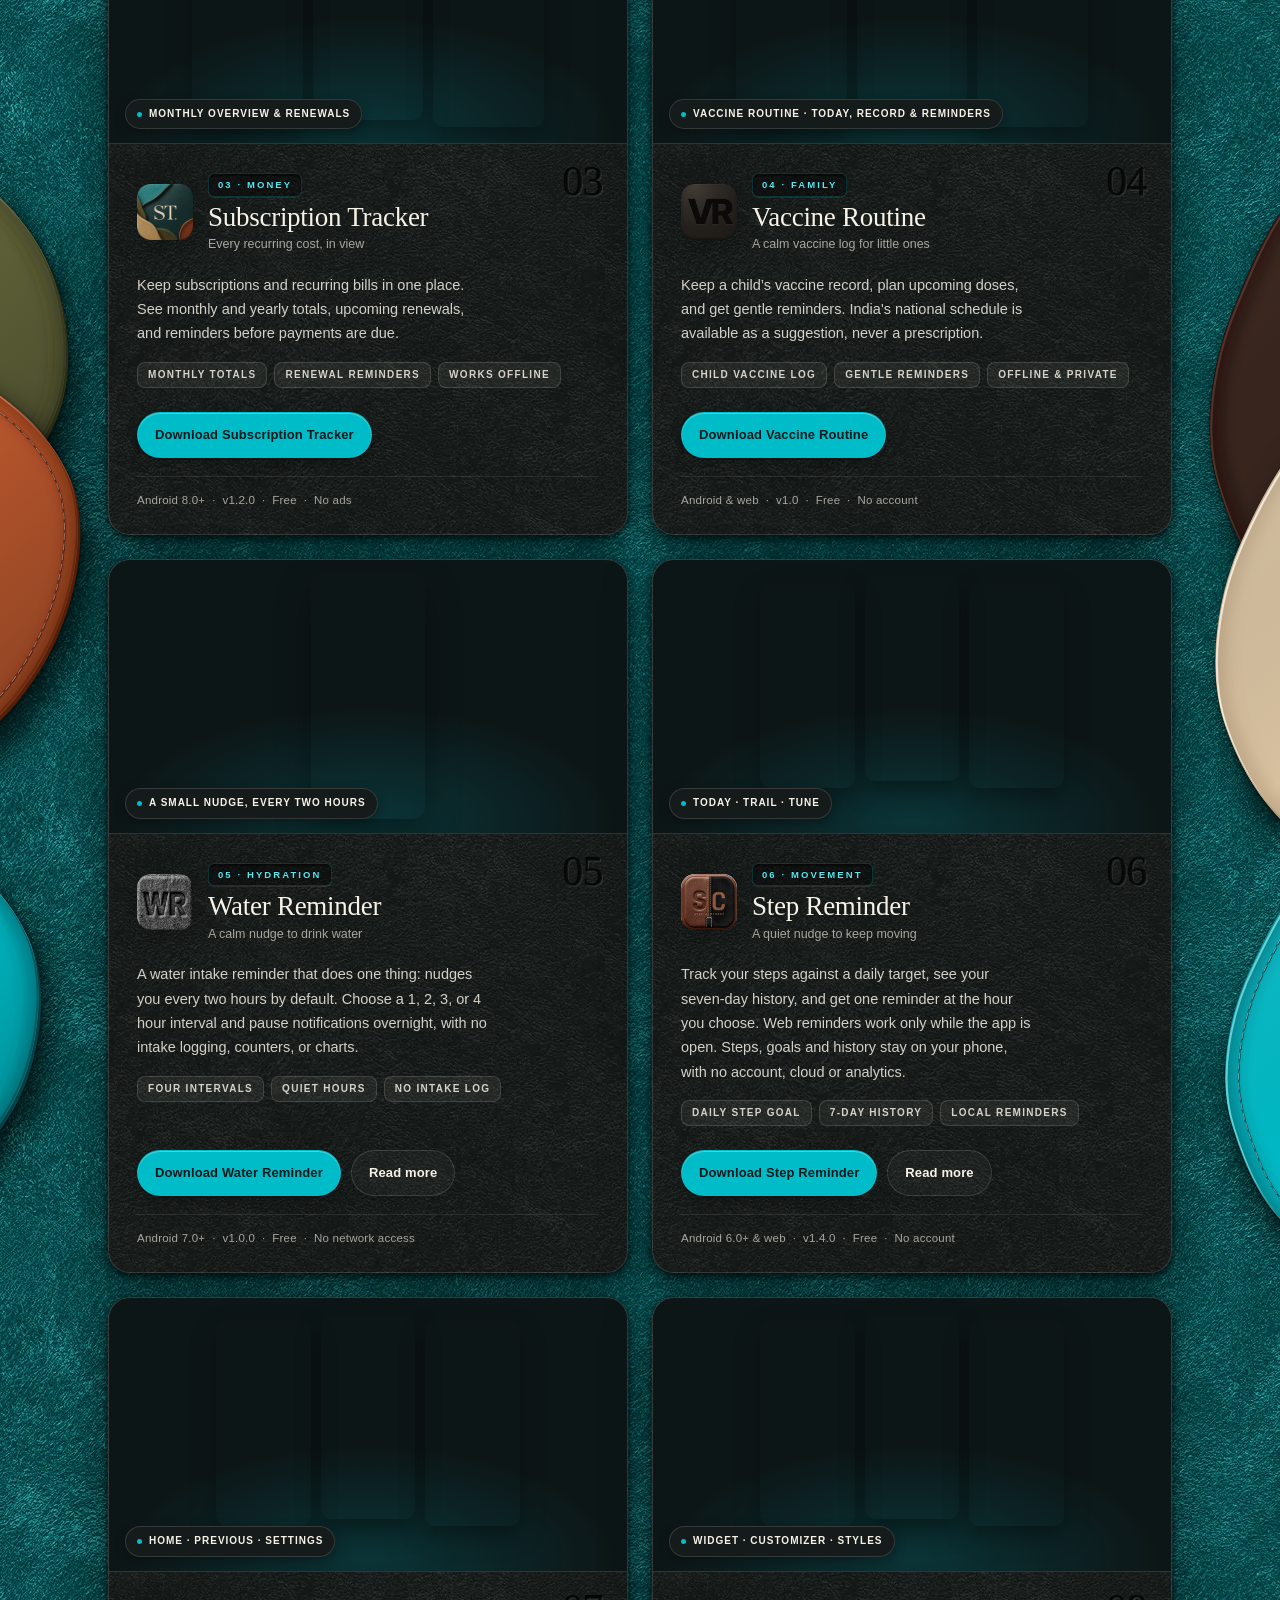
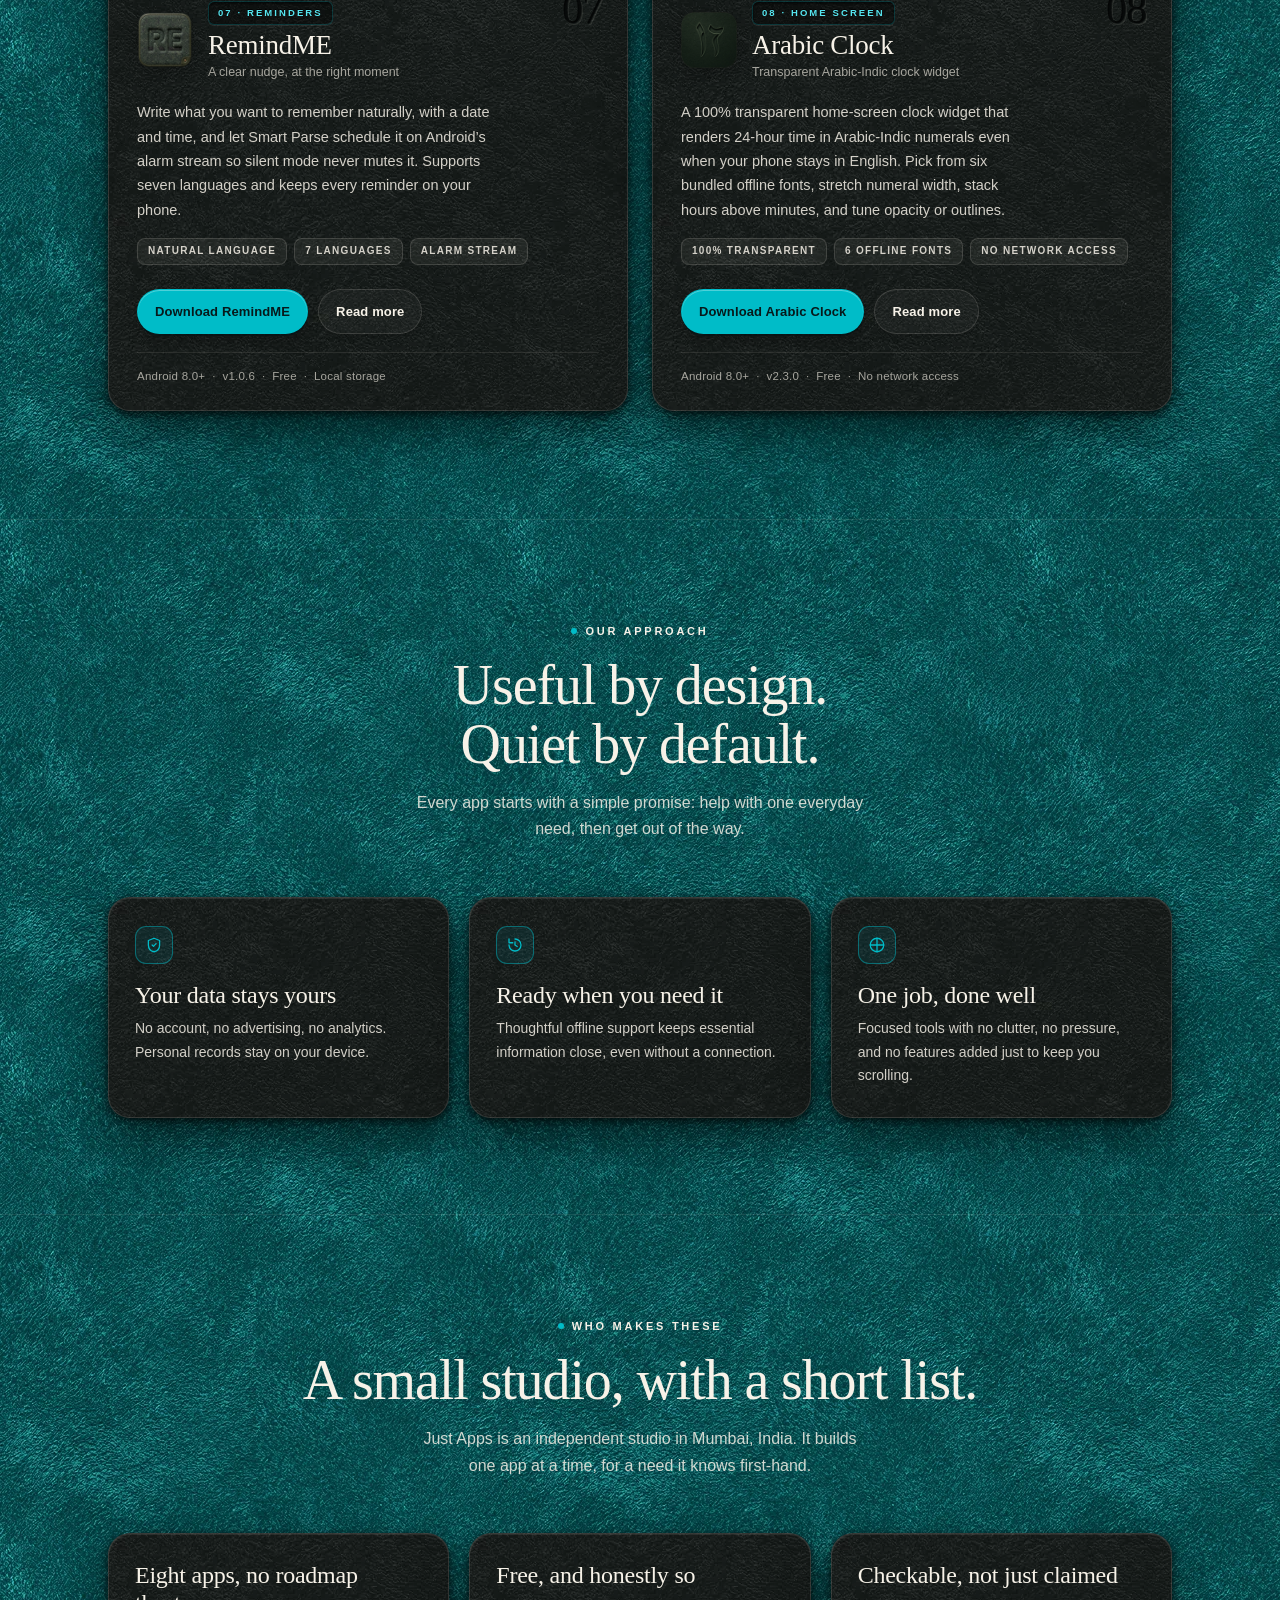
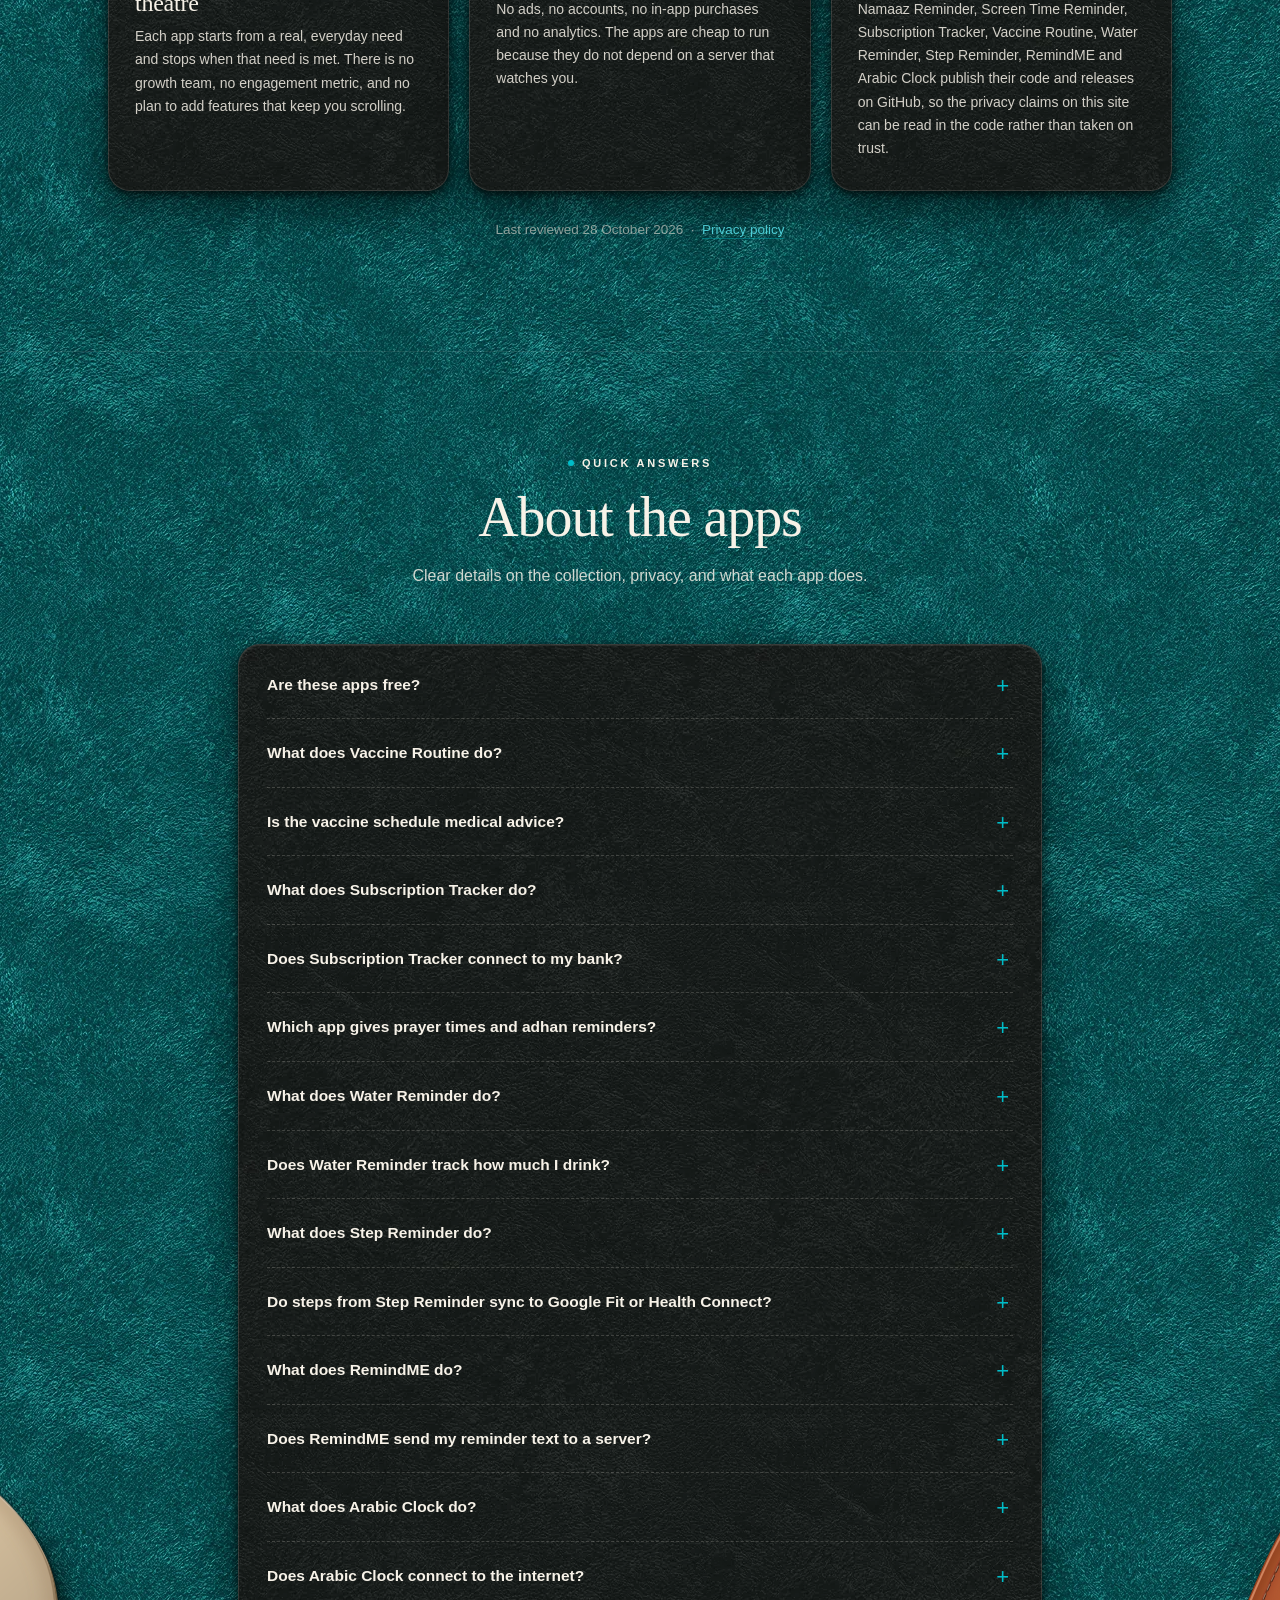
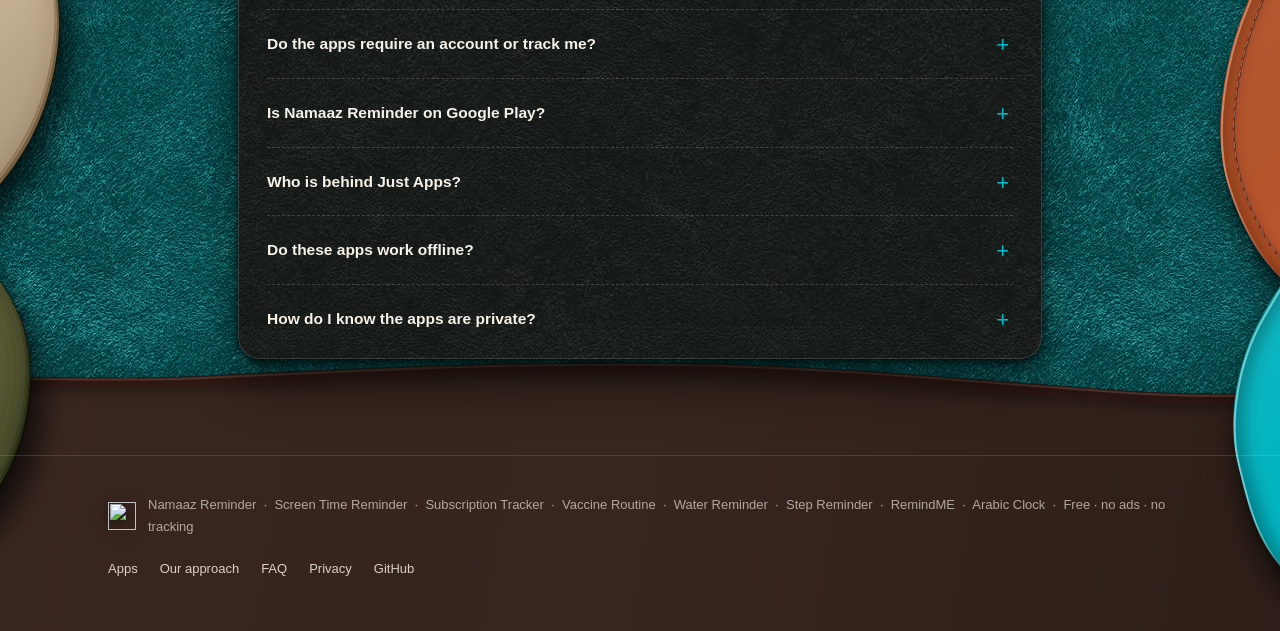
==== commit 12021777: "Give every app its own SEO page: Water, Steps, RemindME, Arabic Clock The four newer apps were only " ====
--- a/docs/index.html
+++ b/docs/index.html
@@ -123,16 +123,16 @@
           "@id": "https://www.justsimpleapps.online/vaccine-routine#webpage"
         },
         {
-          "@id": "https://www.justsimpleapps.online/#water-reminder"
-        },
-        {
-          "@id": "https://www.justsimpleapps.online/#steps-reminder"
-        },
-        {
-          "@id": "https://www.justsimpleapps.online/#remindme"
-        },
-        {
-          "@id": "https://www.justsimpleapps.online/#arabic-clock"
+          "@id": "https://www.justsimpleapps.online/water-reminder#webpage"
+        },
+        {
+          "@id": "https://www.justsimpleapps.online/steps-reminder#webpage"
+        },
+        {
+          "@id": "https://www.justsimpleapps.online/remindme#webpage"
+        },
+        {
+          "@id": "https://www.justsimpleapps.online/arabic-clock#webpage"
         }
       ],
       "author": {
@@ -317,13 +317,13 @@
           "position": 5,
           "item": {
             "@type": "SoftwareApplication",
-            "@id": "https://www.justsimpleapps.online/#water-reminder",
+            "@id": "https://www.justsimpleapps.online/water-reminder#software",
             "name": "Water Reminder",
             "applicationCategory": "HealthApplication",
             "operatingSystem": "Android 7.0 and later",
-            "url": "https://www.justsimpleapps.online/#water-reminder",
+            "url": "https://www.justsimpleapps.online/water-reminder",
             "description": "A simple water intake reminder that nudges you every two hours by default, with adjustable intervals and optional quiet hours. No intake logging, counters or charts.",
-            "image": "https://www.justsimpleapps.online/assets/water/icon.png",
+            "image": "https://www.justsimpleapps.online/assets/water/icon-512.png",
             "screenshot": "https://www.justsimpleapps.online/assets/water/home-780.webp",
             "featureList": [
               "Water reminders every two hours by default, aligned to the local clock",
@@ -353,13 +353,13 @@
           "position": 6,
           "item": {
             "@type": "SoftwareApplication",
-            "@id": "https://www.justsimpleapps.online/#steps-reminder",
+            "@id": "https://www.justsimpleapps.online/steps-reminder#software",
             "name": "Step Reminder",
             "applicationCategory": "HealthApplication",
             "operatingSystem": "Android 6.0 and later, web",
-            "url": "https://www.justsimpleapps.online/#steps-reminder",
+            "url": "https://www.justsimpleapps.online/steps-reminder",
             "description": "A daily step counter with a goal you choose, a seven-day history and one reminder at a chosen hour. Steps, goals and history stay on your device.",
-            "image": "https://www.justsimpleapps.online/assets/steps/icon-192.png",
+            "image": "https://www.justsimpleapps.online/assets/steps/icon-512.png",
             "screenshot": "https://www.justsimpleapps.online/assets/steps/today-780.webp",
             "featureList": [
               "Daily step targets from 2,000 to 20,000",
@@ -390,13 +390,13 @@
           "position": 7,
           "item": {
             "@type": "SoftwareApplication",
-            "@id": "https://www.justsimpleapps.online/#remindme",
+            "@id": "https://www.justsimpleapps.online/remindme#software",
             "name": "RemindME",
             "applicationCategory": "ProductivityApplication",
             "operatingSystem": "Android 8.0 and later",
-            "url": "https://www.justsimpleapps.online/#remindme",
+            "url": "https://www.justsimpleapps.online/remindme",
             "description": "A conversational reminder app that turns natural-language phrases with a date and time into reliable Android alarm-stream alerts, with seven languages, a three-item dock and local-only storage.",
-            "image": "https://www.justsimpleapps.online/assets/remindme/icon-128.png",
+            "image": "https://www.justsimpleapps.online/assets/remindme/icon-512.png",
             "screenshot": [
               "https://www.justsimpleapps.online/assets/remindme/home-780.webp",
               "https://www.justsimpleapps.online/assets/remindme/previous-780.webp",
@@ -438,13 +438,13 @@
           "position": 8,
           "item": {
             "@type": "SoftwareApplication",
-            "@id": "https://www.justsimpleapps.online/#arabic-clock",
+            "@id": "https://www.justsimpleapps.online/arabic-clock#software",
             "name": "Arabic Clock",
             "applicationCategory": "UtilitiesApplication",
             "operatingSystem": "Android 8.0 and later",
-            "url": "https://www.justsimpleapps.online/#arabic-clock",
+            "url": "https://www.justsimpleapps.online/arabic-clock",
             "description": "A 100% transparent Android home-screen clock widget that displays local 24-hour time in Arabic-Indic numerals even on English-language phones, with six bundled offline fonts, numeral stretch, stacked mode, custom outlines and opacity.",
-            "image": "https://www.justsimpleapps.online/assets/arabic-clock/icon-128.png",
+            "image": "https://www.justsimpleapps.online/assets/arabic-clock/icon-512.png",
             "screenshot": [
               "https://www.justsimpleapps.online/assets/arabic-clock/widget-780.webp",
               "https://www.justsimpleapps.online/assets/arabic-clock/customizer-780.webp",
@@ -1341,7 +1341,7 @@
         </div>
       </article>
       <article class="app-card" id="water-reminder">
-        <a class="app-preview water-preview" href="https://github.com/owaiskhan-ash/Water-Reminder" aria-label="Visit Water Reminder on GitHub">
+        <a class="app-preview water-preview" href="/water-reminder" aria-label="Read more about Water Reminder">
           <img src="assets/water/home-400.webp" srcset="assets/water/home-400.webp 400w, assets/water/home-780.webp 780w" sizes="(max-width: 740px) 34vw, 140px" alt="Water Reminder home screen showing the next reminder at 6:00 PM, the two-hour interval, and quiet-hours setting" width="400" height="867" decoding="async" loading="lazy">
           <span class="preview-label">A small nudge, every two hours</span>
         </a>
@@ -1352,12 +1352,12 @@
           </div>
           <p class="app-desc">A water intake reminder that does one thing: nudges you every two hours by default. Choose a 1, 2, 3, or 4 hour interval and pause notifications overnight, with no intake logging, counters, or charts.</p>
           <div class="tags"><span>Four intervals</span><span>Quiet hours</span><span>No intake log</span></div>
-          <div class="app-foot"><a class="btn btn-primary" href="https://github.com/owaiskhan-ash/Water-Reminder/releases/download/v1.0.0/Water-Reminder-v1.0.0.apk">Download Water Reminder</a></div>
+          <div class="app-foot"><a class="btn btn-primary" href="https://github.com/owaiskhan-ash/Water-Reminder/releases/download/v1.0.0/Water-Reminder-v1.0.0.apk">Download Water Reminder</a><a class="btn btn-ghost" href="/water-reminder">Read more</a></div>
           <p class="app-meta">Android 7.0+ &nbsp;·&nbsp; v1.0.0 &nbsp;·&nbsp; Free &nbsp;·&nbsp; No network access</p>
         </div>
       </article>
       <article class="app-card" id="steps-reminder">
-        <a class="app-preview steps-preview" href="https://github.com/owaiskhan-ash/Steps-Reminder" aria-label="Visit Step Reminder on GitHub">
+        <a class="app-preview steps-preview" href="/steps-reminder" aria-label="Read more about Step Reminder">
           <img src="assets/steps/today-400.webp" srcset="assets/steps/today-400.webp 400w, assets/steps/today-780.webp 780w" sizes="(max-width: 740px) 26vw, 120px" alt="Step Reminder Today screen with sample progress of 6,240 steps toward an 8,000-step goal" width="400" height="867" decoding="async" loading="lazy">
           <img src="assets/steps/trail-400.webp" srcset="assets/steps/trail-400.webp 400w, assets/steps/trail-780.webp 780w" sizes="(max-width: 740px) 26vw, 120px" alt="Step Reminder Trail screen showing the weekly total and daily step ledger with sample data" width="400" height="867" decoding="async" loading="lazy">
           <img src="assets/steps/tune-400.webp" srcset="assets/steps/tune-400.webp 400w, assets/steps/tune-780.webp 780w" sizes="(max-width: 740px) 26vw, 120px" alt="Step Reminder Tune screen showing a daily target, chosen reminder time and phone step-counter settings" width="400" height="867" decoding="async" loading="lazy">
@@ -1370,12 +1370,12 @@
           </div>
           <p class="app-desc">Track your steps against a daily target, see your seven-day history, and get one reminder at the hour you choose. Web reminders work only while the app is open. Steps, goals and history stay on your phone, with no account, cloud or analytics.</p>
           <div class="tags"><span>Daily step goal</span><span>7-day history</span><span>Local reminders</span></div>
-          <div class="app-foot"><a class="btn btn-primary" href="https://github.com/owaiskhan-ash/Steps-Reminder/releases/download/v1.4.0/SC-Step-Reminder-1.4.0.apk">Download Step Reminder</a></div>
+          <div class="app-foot"><a class="btn btn-primary" href="https://github.com/owaiskhan-ash/Steps-Reminder/releases/download/v1.4.0/SC-Step-Reminder-1.4.0.apk">Download Step Reminder</a><a class="btn btn-ghost" href="/steps-reminder">Read more</a></div>
           <p class="app-meta">Android 6.0+ &amp; web &nbsp;·&nbsp; v1.4.0 &nbsp;·&nbsp; Free &nbsp;·&nbsp; No account</p>
         </div>
       </article>
       <article class="app-card" id="remindme">
-        <a class="app-preview remindme-preview" href="https://github.com/owaiskhan-ash/RemindME" aria-label="Visit RemindME on GitHub">
+        <a class="app-preview remindme-preview" href="/remindme" aria-label="Read more about RemindME">
           <img src="assets/remindme/home-400.webp" srcset="assets/remindme/home-400.webp 400w, assets/remindme/home-780.webp 780w" sizes="(max-width: 740px) 26vw, 120px" alt="RemindME Home screen showing conversational reminder input, live Smart Parse preview, and upcoming reminder card" width="400" height="866" decoding="async" loading="lazy">
           <img src="assets/remindme/previous-400.webp" srcset="assets/remindme/previous-400.webp 400w, assets/remindme/previous-780.webp 780w" sizes="(max-width: 740px) 26vw, 120px" alt="RemindME Previous reminders screen showing completed reminders history and clear completed action" width="400" height="866" decoding="async" loading="lazy">
           <img src="assets/remindme/settings-400.webp" srcset="assets/remindme/settings-400.webp 400w, assets/remindme/settings-780.webp 780w" sizes="(max-width: 740px) 26vw, 120px" alt="RemindME Settings screen showing seven language choices, alarm stream sound options, and dark mode toggle" width="400" height="866" decoding="async" loading="lazy">
@@ -1388,12 +1388,12 @@
           </div>
           <p class="app-desc">Write what you want to remember naturally, with a date and time, and let Smart Parse schedule it on Android’s alarm stream so silent mode never mutes it. Supports seven languages and keeps every reminder on your phone.</p>
           <div class="tags"><span>Natural language</span><span>7 languages</span><span>Alarm stream</span></div>
-          <div class="app-foot"><a class="btn btn-primary" href="https://github.com/owaiskhan-ash/RemindME/raw/v1.0.6/release/RemindME-v1.0.6.apk">Download RemindME</a></div>
+          <div class="app-foot"><a class="btn btn-primary" href="https://github.com/owaiskhan-ash/RemindME/raw/v1.0.6/release/RemindME-v1.0.6.apk">Download RemindME</a><a class="btn btn-ghost" href="/remindme">Read more</a></div>
           <p class="app-meta">Android 8.0+ &nbsp;·&nbsp; v1.0.6 &nbsp;·&nbsp; Free &nbsp;·&nbsp; Local storage</p>
         </div>
       </article>
       <article class="app-card" id="arabic-clock">
-        <a class="app-preview arabic-clock-preview" href="https://github.com/owaiskhan-ash/Arabic-Clock-For-Android-" aria-label="Visit Arabic Clock on GitHub">
+        <a class="app-preview arabic-clock-preview" href="/arabic-clock" aria-label="Read more about Arabic Clock">
           <img src="assets/arabic-clock/widget-400.webp" srcset="assets/arabic-clock/widget-400.webp 400w, assets/arabic-clock/widget-780.webp 780w" sizes="(max-width: 740px) 26vw, 120px" alt="Android home screen showing the 100% transparent Arabic Clock widget displaying 12:42 in Arabic-Indic numerals" width="400" height="866" decoding="async" loading="lazy">
           <img src="assets/arabic-clock/customizer-400.webp" srcset="assets/arabic-clock/customizer-400.webp 400w, assets/arabic-clock/customizer-780.webp 780w" sizes="(max-width: 740px) 26vw, 120px" alt="Arabic Clock single-screen customizer with live checkerboard preview, Amiri font choice, and numeral width stretch" width="400" height="866" decoding="async" loading="lazy">
           <img src="assets/arabic-clock/styles-400.webp" srcset="assets/arabic-clock/styles-400.webp 400w, assets/arabic-clock/styles-780.webp 780w" sizes="(max-width: 740px) 26vw, 120px" alt="Arabic Clock stacked hours-over-minutes mode with gold numerals, font outline, and opacity controls" width="400" height="866" decoding="async" loading="lazy">
@@ -1406,7 +1406,7 @@
           </div>
           <p class="app-desc">A 100% transparent home-screen clock widget that renders 24-hour time in Arabic-Indic numerals even when your phone stays in English. Pick from six bundled offline fonts, stretch numeral width, stack hours above minutes, and tune opacity or outlines.</p>
           <div class="tags"><span>100% transparent</span><span>6 offline fonts</span><span>No network access</span></div>
-          <div class="app-foot"><a class="btn btn-primary" href="https://github.com/owaiskhan-ash/Arabic-Clock-For-Android-/releases/download/v2.3.0/Arabic-Clock-2.3.0.apk">Download Arabic Clock</a></div>
+          <div class="app-foot"><a class="btn btn-primary" href="https://github.com/owaiskhan-ash/Arabic-Clock-For-Android-/releases/download/v2.3.0/Arabic-Clock-2.3.0.apk">Download Arabic Clock</a><a class="btn btn-ghost" href="/arabic-clock">Read more</a></div>
           <p class="app-meta">Android 8.0+ &nbsp;·&nbsp; v2.3.0 &nbsp;·&nbsp; Free &nbsp;·&nbsp; No network access</p>
         </div>
       </article>
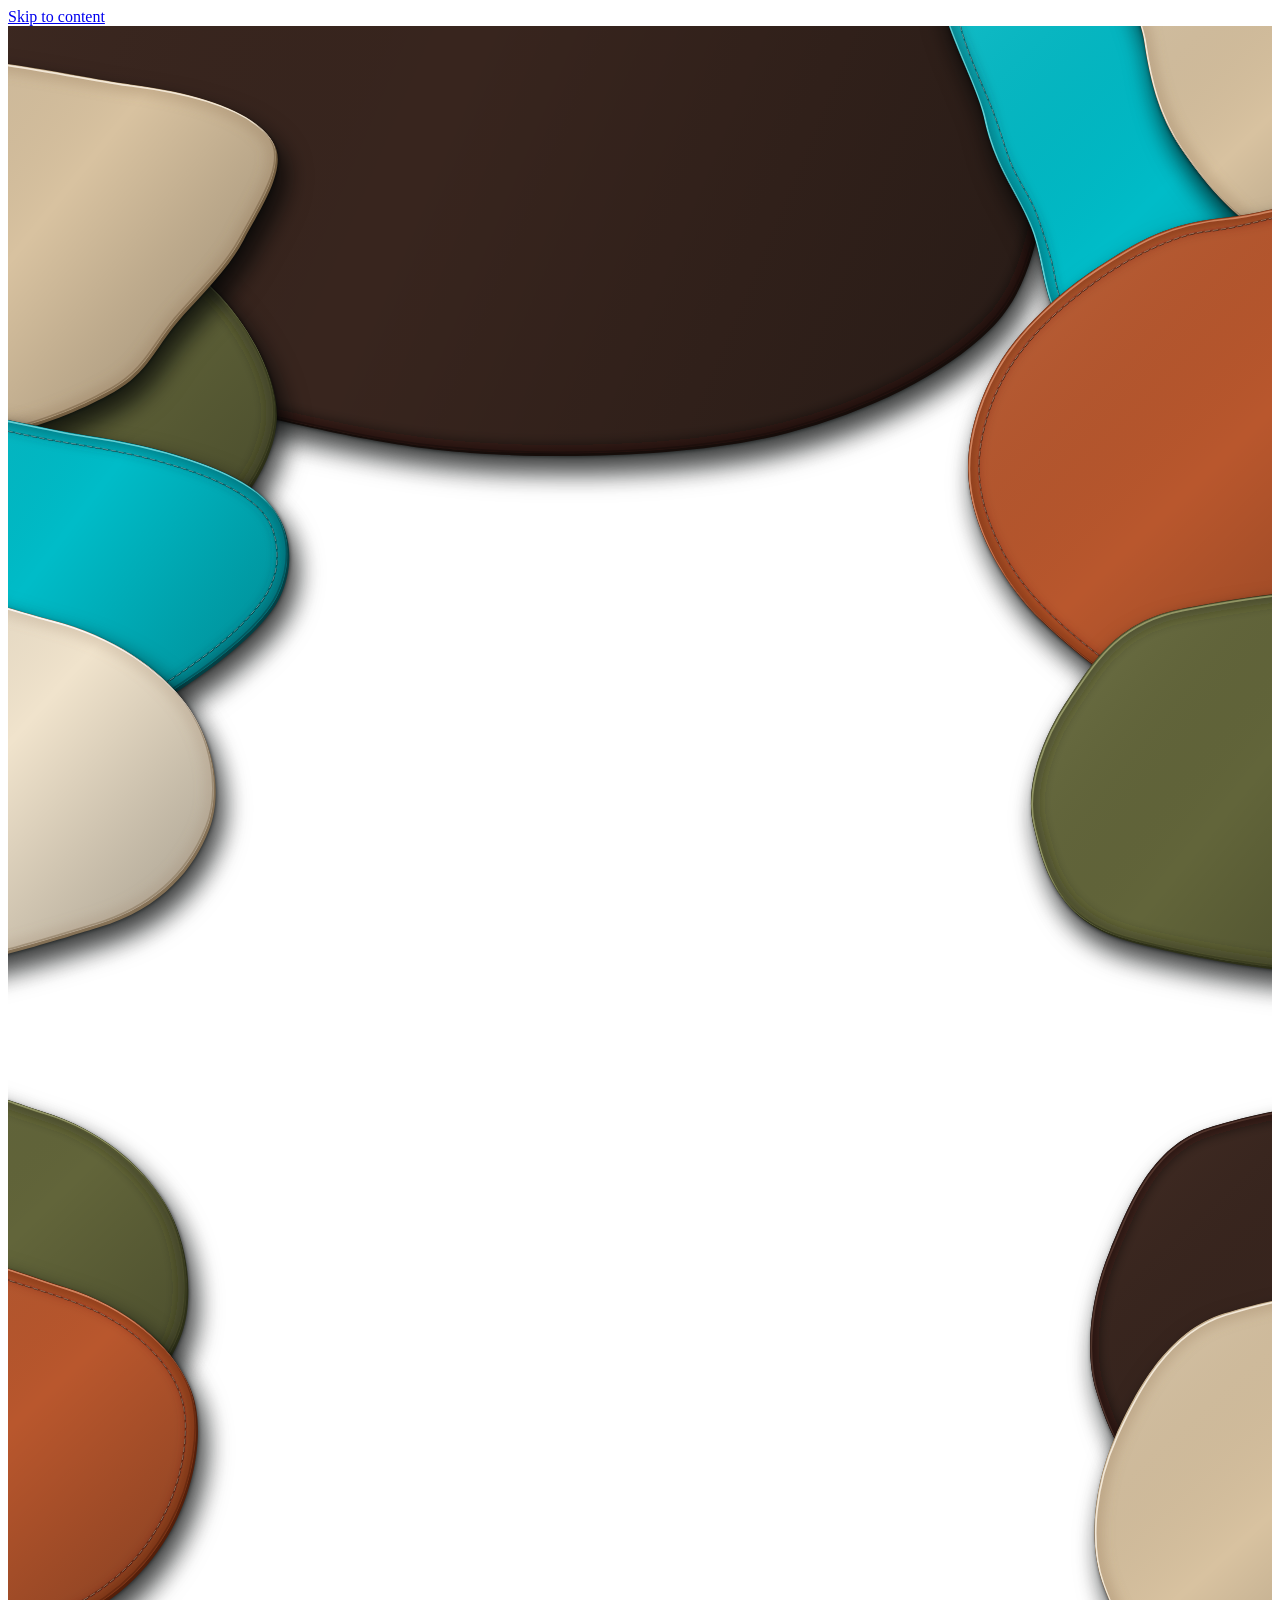
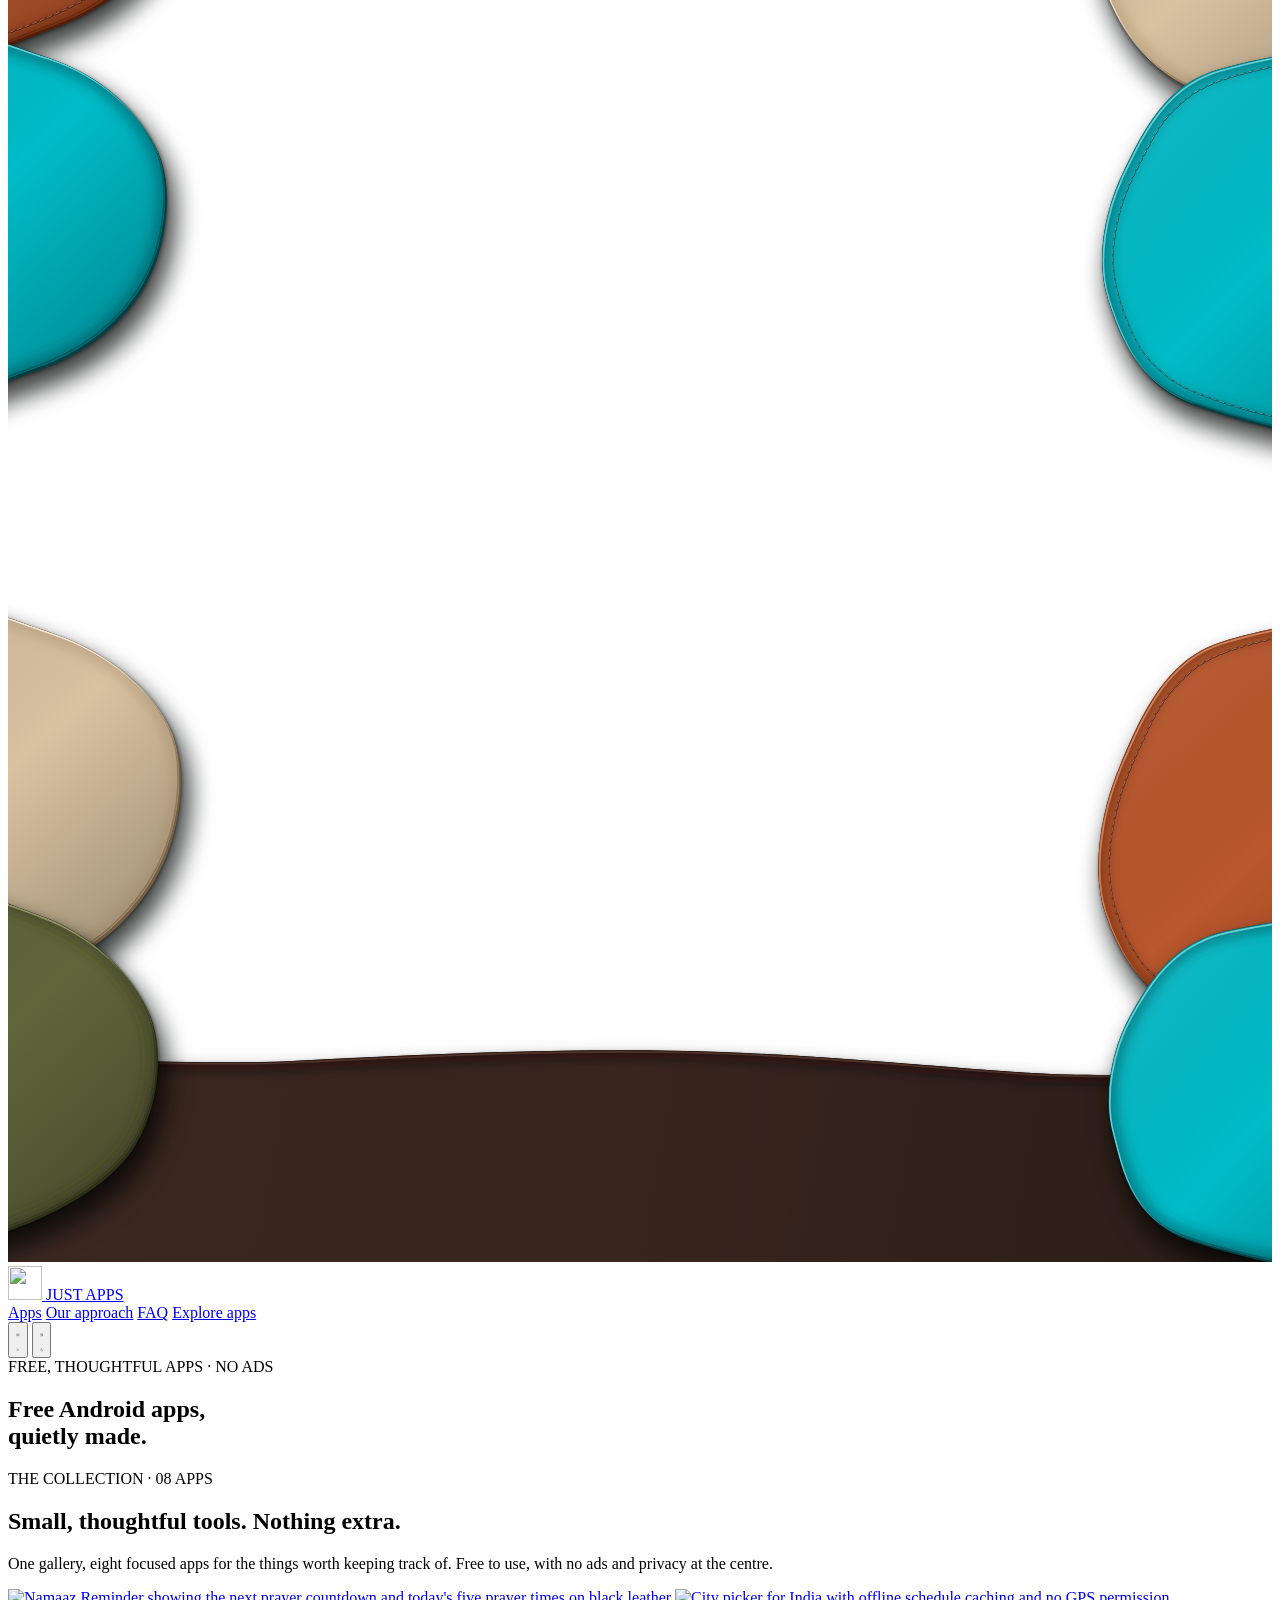
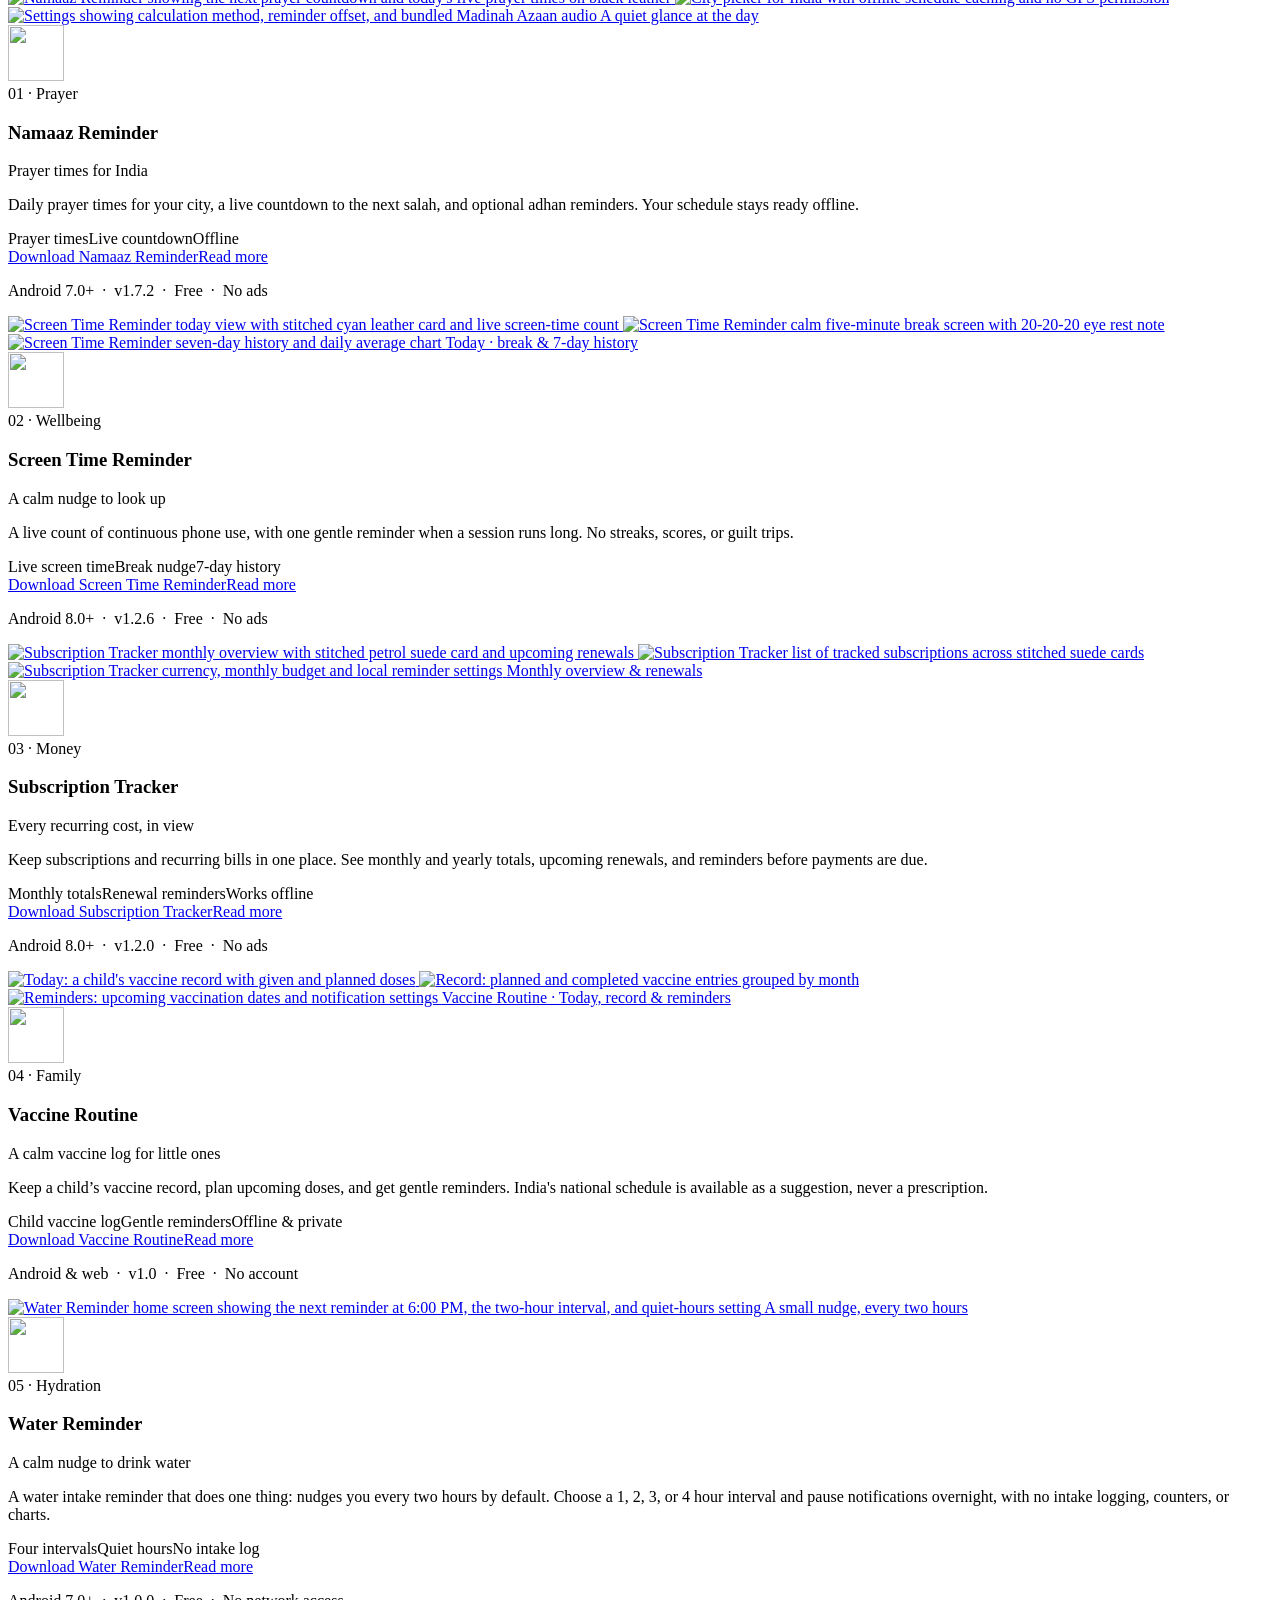
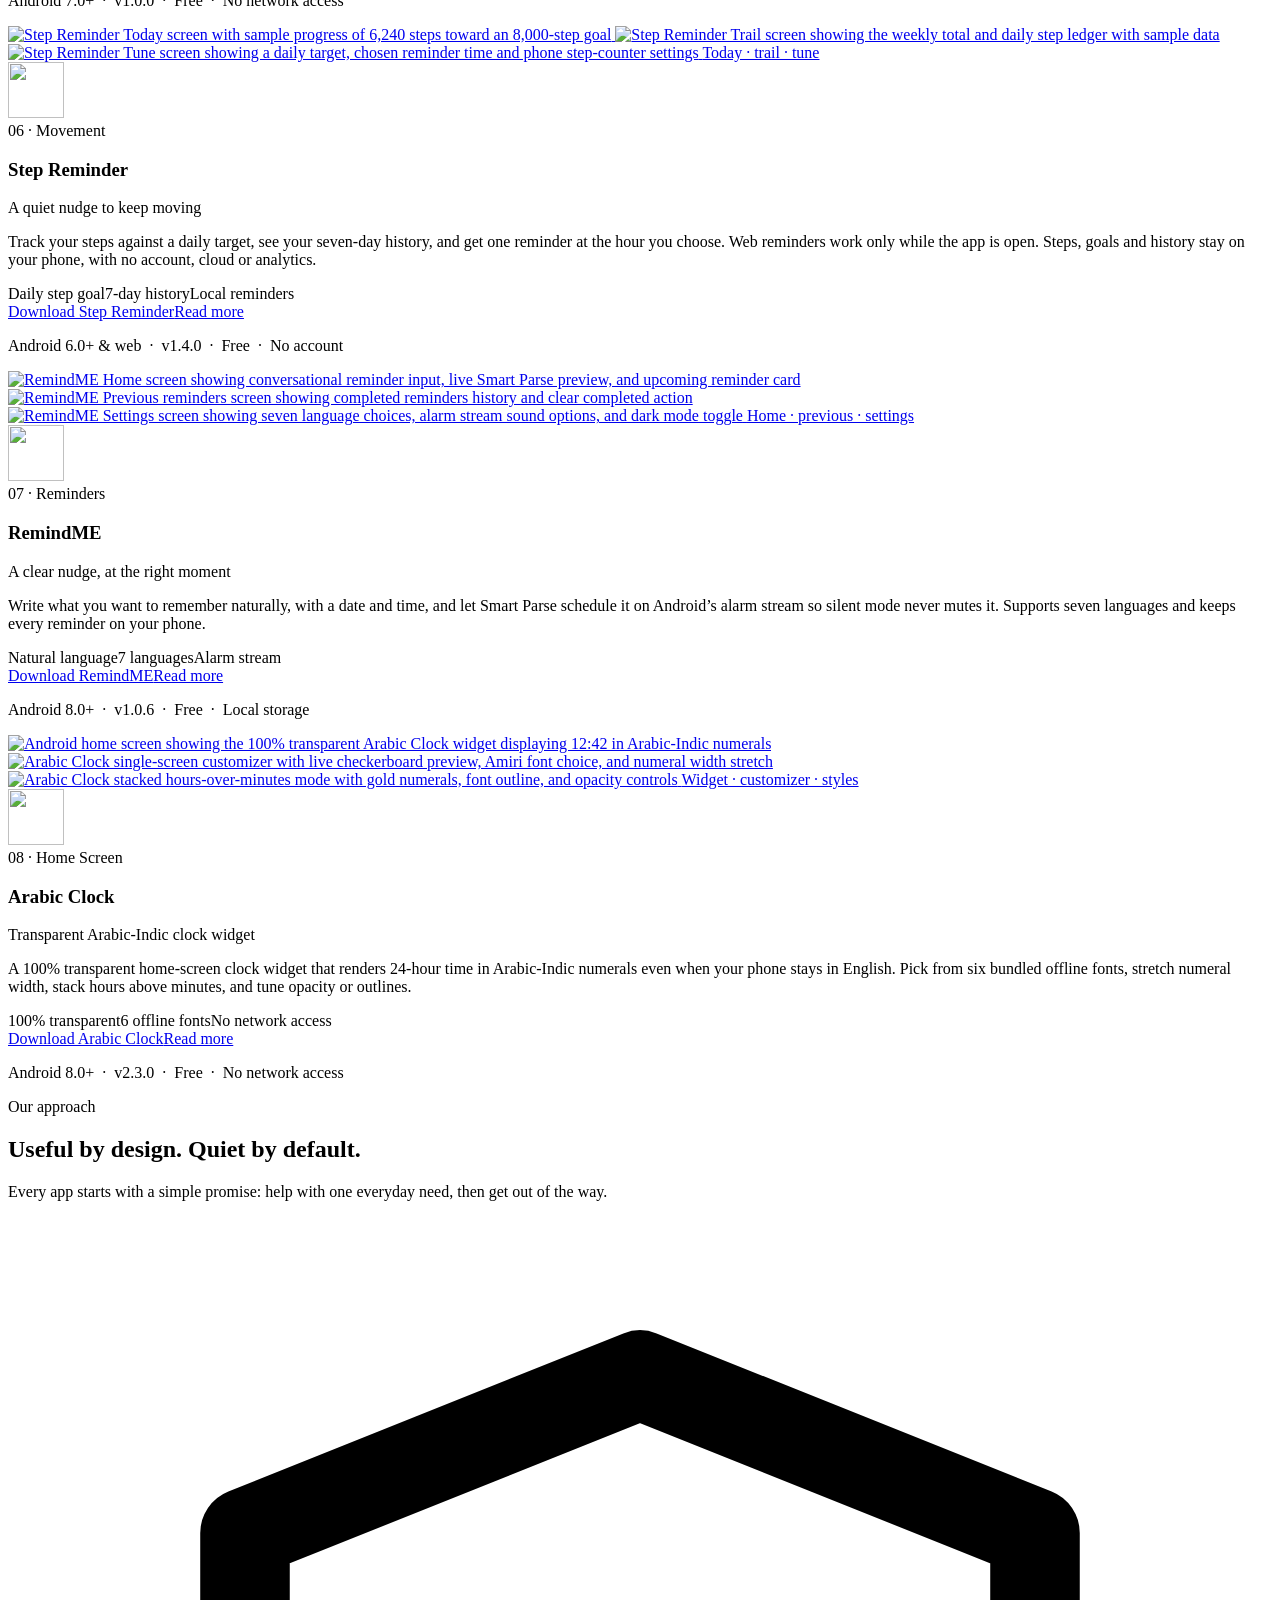
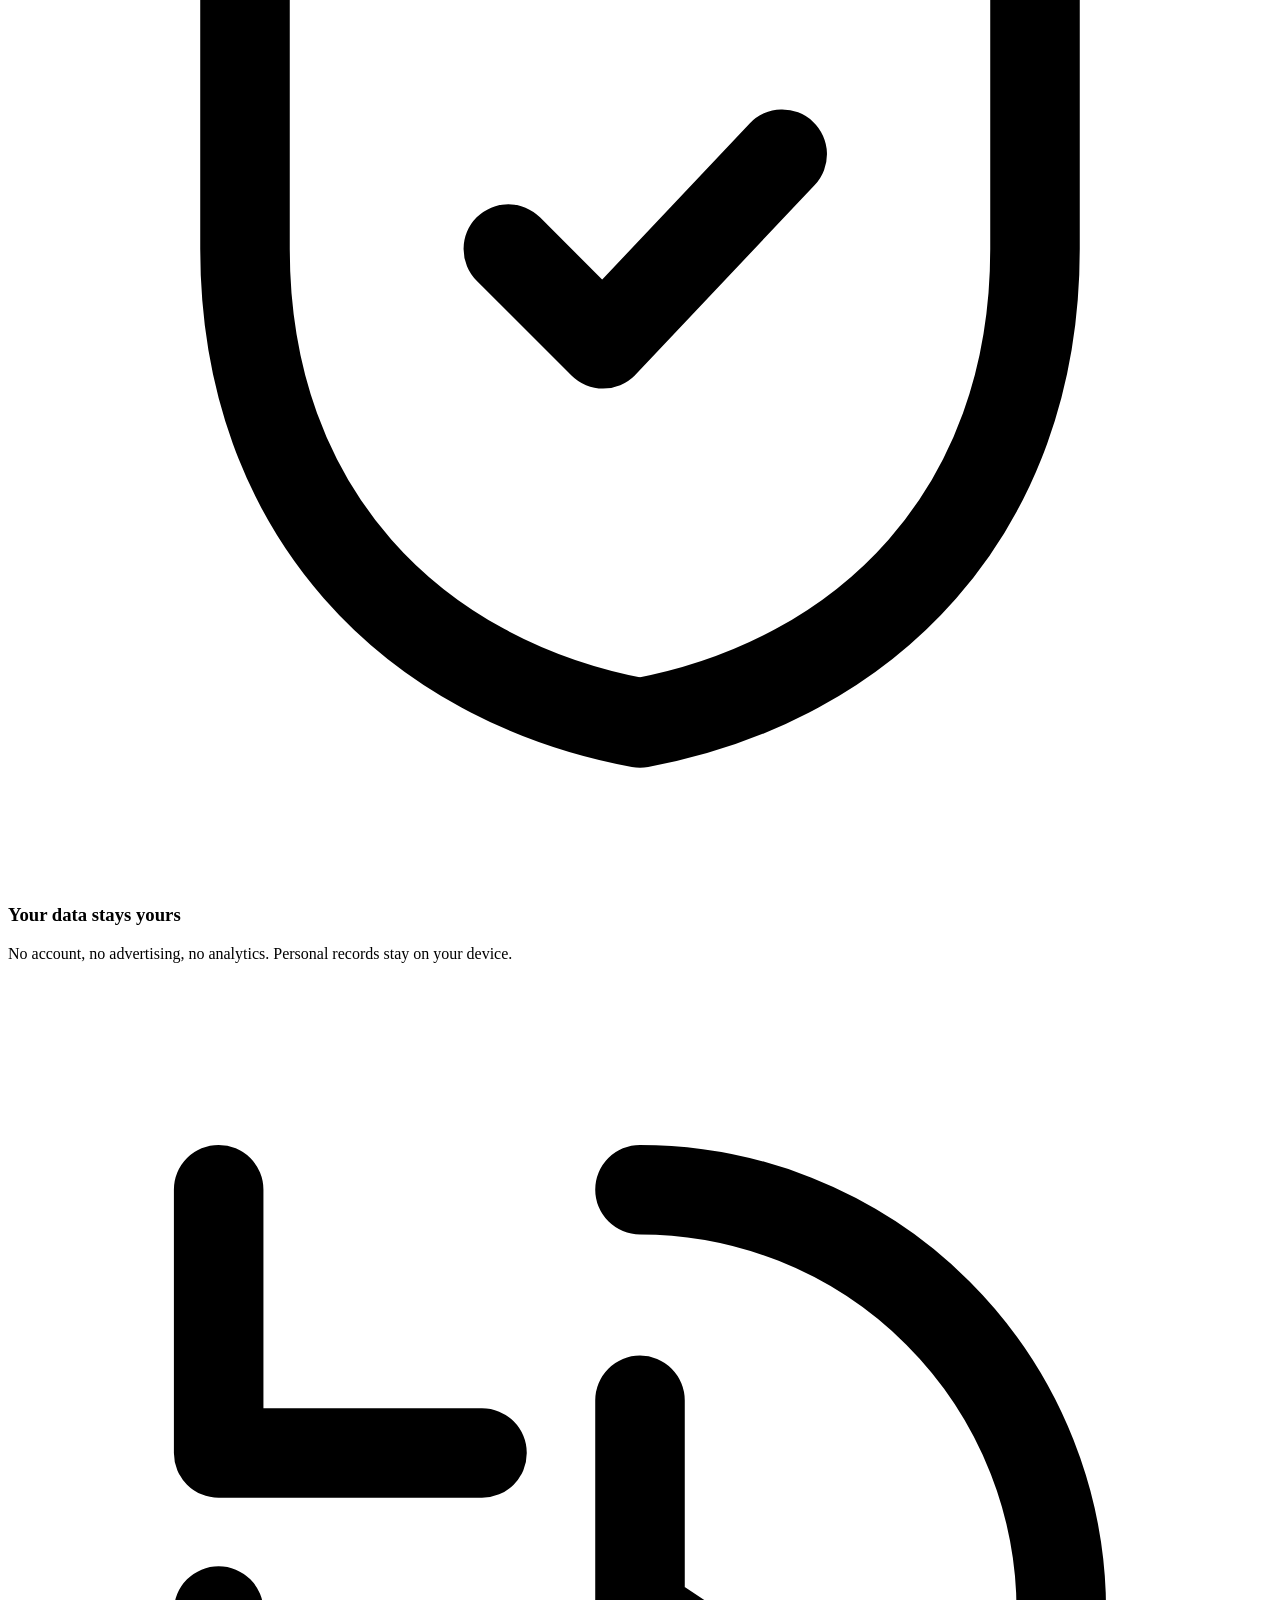
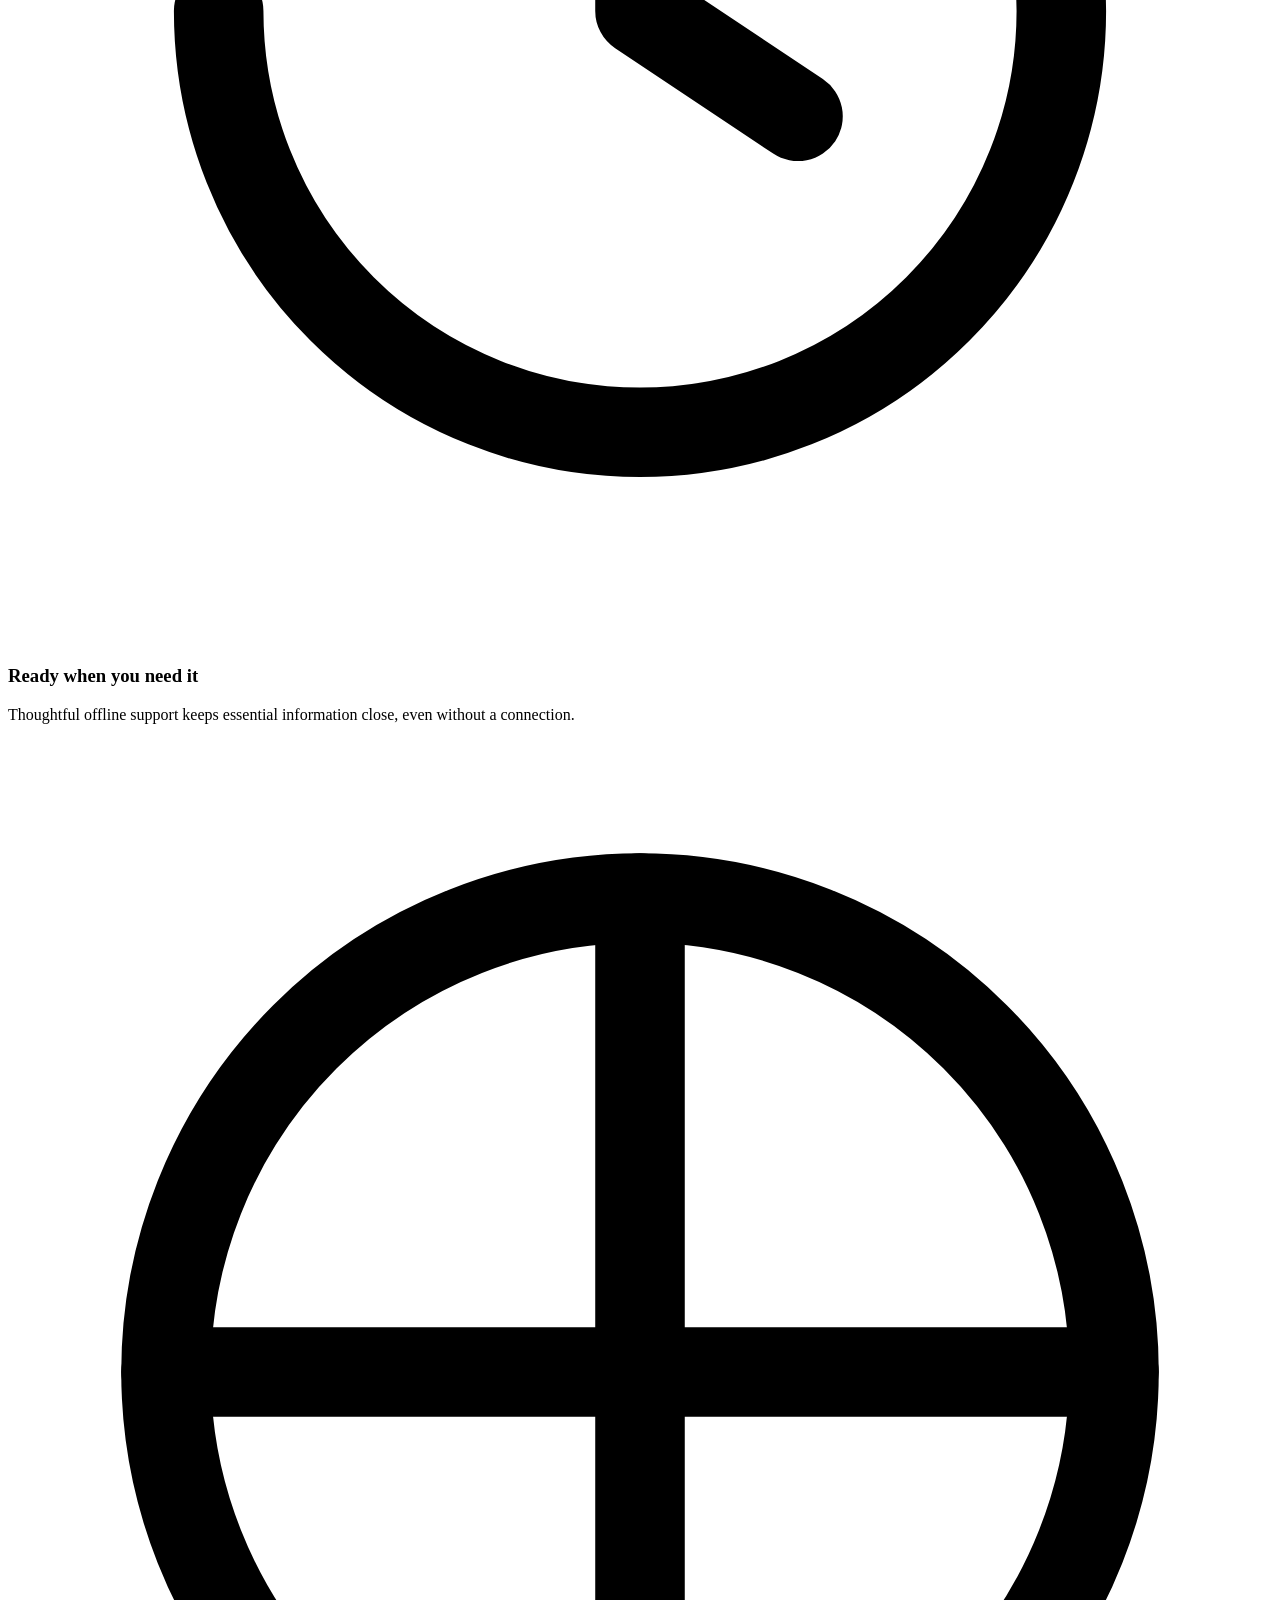
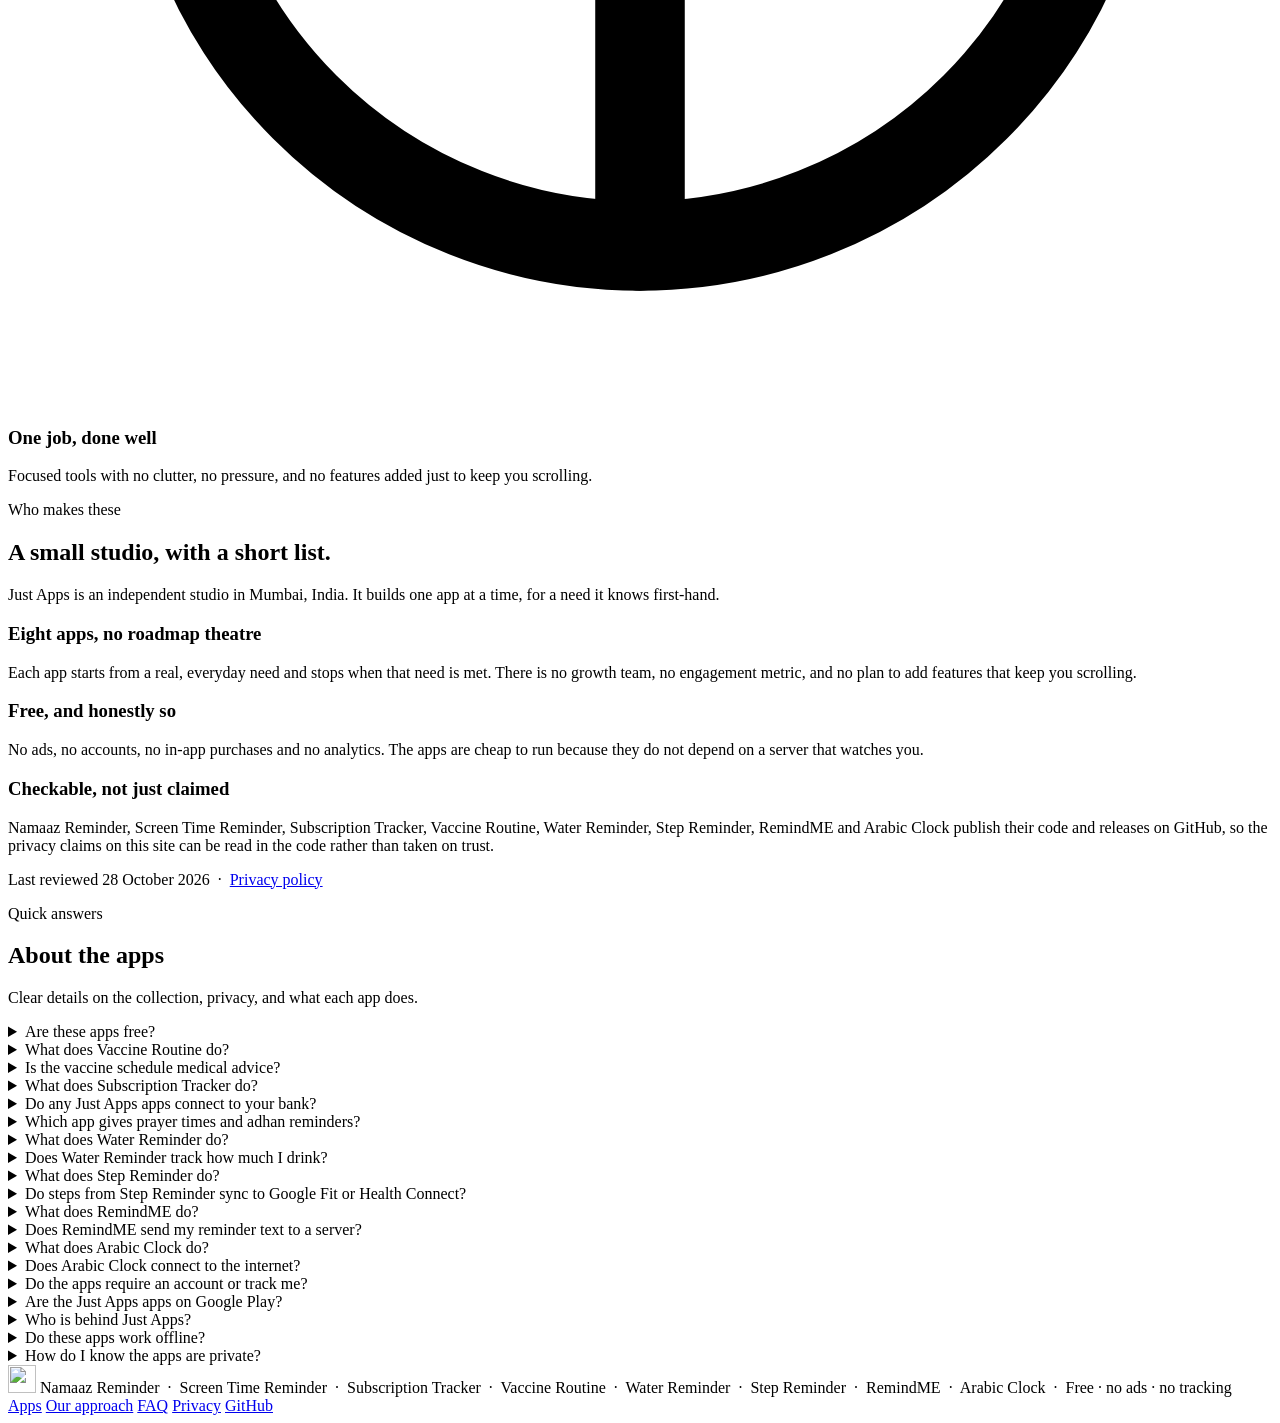
==== commit d4207480: "Typography sweep, metadata tidy and four new SEO guards Em dash sweep - Every text file in the repo " ====
--- a/docs/index.html
+++ b/docs/index.html
@@ -6,6 +6,7 @@
 <title>Free Android Apps: Prayer Times, Reminders | Just Apps</title>
 <meta name="description" content="Eight free, private Android apps: prayer times, screen-time breaks, water, step and natural-language reminders, subscriptions, vaccines and an Arabic clock.">
 <meta name="robots" content="index, follow, max-image-preview:large">
+<meta name="author" content="Owais Khan">
 <link rel="canonical" href="https://www.justsimpleapps.online/">
 <meta name="theme-color" content="#064B4D">
 <meta name="color-scheme" content="dark light">
@@ -31,9 +32,11 @@
 <link rel="icon" type="image/png" sizes="64x64" href="/assets/just-apps-icon-64.png">
 <link rel="icon" type="image/png" sizes="128x128" href="/assets/just-apps-icon-128.png">
 <link rel="apple-touch-icon" sizes="180x180" href="/assets/just-apps-icon-180.png">
-<link rel="manifest" href="site.webmanifest">
-<link rel="stylesheet" href="styles.css">
-<script src="theme.js"></script>
+<link rel="manifest" href="/site.webmanifest">
+<link rel="preload" href="/assets/fonts/plus-jakarta-sans-latin-400-normal.woff2" as="font" type="font/woff2" crossorigin>
+<link rel="preload" href="/assets/fonts/instrument-serif-latin-400-normal.woff2" as="font" type="font/woff2" crossorigin>
+<link rel="stylesheet" href="/styles.css">
+<script src="/theme.js"></script>
 <script type="application/ld+json">
 {
   "@context": "https://schema.org",
@@ -520,10 +523,10 @@
         },
         {
           "@type": "Question",
-          "name": "Does Subscription Tracker connect to my bank?",
-          "acceptedAnswer": {
-            "@type": "Answer",
-            "text": "No. You add costs and renewal dates yourself. The app does not connect to a bank, and subscription data stays stored locally on your phone."
+          "name": "Do any Just Apps apps connect to your bank?",
+          "acceptedAnswer": {
+            "@type": "Answer",
+            "text": "No. Subscription Tracker is the only app that touches spending, and it has no bank connection, no SMS access and no account aggregation: you type each cost and renewal date in yourself, and the entries stay on your phone."
           }
         },
         {
@@ -608,10 +611,10 @@
         },
         {
           "@type": "Question",
-          "name": "Is Namaaz Reminder on Google Play?",
-          "acceptedAnswer": {
-            "@type": "Answer",
-            "text": "Not yet. While the Google Play listing is being prepared, all eight apps (including Namaaz Reminder) can be downloaded directly as free signed APKs from GitHub."
+          "name": "Are the Just Apps apps on Google Play?",
+          "acceptedAnswer": {
+            "@type": "Answer",
+            "text": "Not yet. While the Google Play listings are being prepared, all eight apps can be downloaded directly as free signed APKs from GitHub, with the exact link on each app page."
           }
         },
         {
@@ -1213,7 +1216,7 @@
 <!-- ============================================================ nav -->
 <header class="nav">
   <div class="wrap nav-inner">
-    <a class="nav-brand" href="./" aria-label="Just Apps home">
+    <a class="nav-brand" href="/" aria-label="Just Apps home">
       <img class="nav-logo" src="/assets/just-apps-icon-64.png" srcset="/assets/just-apps-icon-64.png 1x, /assets/just-apps-icon-128.png 2x, /assets/just-apps-icon-256.png 3x" width="34" height="34" alt="" decoding="async">
       <span class="nav-title">JUST APPS</span>
     </a>
@@ -1267,146 +1270,146 @@
     <div class="apps">
       <article class="app-card" id="namaaz-reminder">
         <a class="app-preview namaaz-preview" href="/namaaz-reminder" aria-label="Read more about Namaaz Reminder">
-          <img src="assets/namaaz/today-400.webp" srcset="assets/namaaz/today-400.webp 400w, assets/namaaz/today-780.webp 780w" sizes="(max-width: 740px) 26vw, 120px" alt="Namaaz Reminder showing the next prayer countdown and today's five prayer times on black leather" width="400" height="866" decoding="async" loading="lazy">
-          <img src="assets/namaaz/cities-400.webp" srcset="assets/namaaz/cities-400.webp 400w, assets/namaaz/cities-780.webp 780w" sizes="(max-width: 740px) 26vw, 120px" alt="City picker for India with offline schedule caching and no GPS permission" width="400" height="866" decoding="async" loading="lazy">
-          <img src="assets/namaaz/settings-400.webp" srcset="assets/namaaz/settings-400.webp 400w, assets/namaaz/settings-780.webp 780w" sizes="(max-width: 740px) 26vw, 120px" alt="Settings showing calculation method, reminder offset, and bundled Madinah Azaan audio" width="400" height="866" decoding="async" loading="lazy">
+          <img src="/assets/namaaz/today-400.webp" srcset="/assets/namaaz/today-400.webp 400w, /assets/namaaz/today-780.webp 780w" sizes="(max-width: 740px) 26vw, 120px" alt="Namaaz Reminder showing the next prayer countdown and today's five prayer times on black leather" width="400" height="866" decoding="async" loading="lazy">
+          <img src="/assets/namaaz/cities-400.webp" srcset="/assets/namaaz/cities-400.webp 400w, /assets/namaaz/cities-780.webp 780w" sizes="(max-width: 740px) 26vw, 120px" alt="City picker for India with offline schedule caching and no GPS permission" width="400" height="866" decoding="async" loading="lazy">
+          <img src="/assets/namaaz/settings-400.webp" srcset="/assets/namaaz/settings-400.webp 400w, /assets/namaaz/settings-780.webp 780w" sizes="(max-width: 740px) 26vw, 120px" alt="Settings showing calculation method, reminder offset, and bundled Madinah Azaan audio" width="400" height="866" decoding="async" loading="lazy">
           <span class="preview-label">A quiet glance at the day</span>
         </a>
         <div class="app-content">
           <div class="app-head">
-            <img class="app-icon" src="assets/nr-mark-128.png" srcset="assets/nr-mark-128.png 1x, assets/nr-mark-256.png 2x, assets/nr-mark-512.png 3x" alt="" width="56" height="56" loading="lazy" decoding="async">
+            <img class="app-icon" src="/assets/nr-mark-128.png" srcset="/assets/nr-mark-128.png 1x, /assets/nr-mark-256.png 2x, /assets/nr-mark-512.png 3x" alt="" width="56" height="56" loading="lazy" decoding="async">
             <div class="app-id"><span class="app-no">01 · Prayer</span><h3>Namaaz Reminder</h3><p class="app-sub">Prayer times for India</p></div>
           </div>
           <p class="app-desc">Daily prayer times for your city, a live countdown to the next salah, and optional adhan reminders. Your schedule stays ready offline.</p>
           <div class="tags"><span>Prayer times</span><span>Live countdown</span><span>Offline</span></div>
-          <div class="app-foot"><a class="btn btn-primary" href="https://github.com/owaiskhan-ash/Namaaz-Reminder/releases/download/v1.7.2/NamaazReminder-1.7.2-release.apk">Download Namaaz Reminder</a></div>
+          <div class="app-foot"><a class="btn btn-primary" href="https://github.com/owaiskhan-ash/Namaaz-Reminder/releases/download/v1.7.2/NamaazReminder-1.7.2-release.apk">Download Namaaz Reminder</a><a class="btn btn-ghost" href="/namaaz-reminder" aria-label="Read more about Namaaz Reminder">Read more</a></div>
           <p class="app-meta">Android 7.0+ &nbsp;·&nbsp; v1.7.2 &nbsp;·&nbsp; Free &nbsp;·&nbsp; No ads</p>
         </div>
       </article>
 
       <article class="app-card" id="screentime">
         <a class="app-preview screentime-preview" href="/screen-time-reminder" aria-label="Read more about Screen Time Reminder">
-          <img src="assets/screentime/today-400.webp" srcset="assets/screentime/today-400.webp 400w, assets/screentime/today-780.webp 780w" sizes="(max-width: 740px) 26vw, 120px" alt="Screen Time Reminder today view with stitched cyan leather card and live screen-time count" width="400" height="866" decoding="async" loading="lazy">
-          <img src="assets/screentime/break-400.webp" srcset="assets/screentime/break-400.webp 400w, assets/screentime/break-780.webp 780w" sizes="(max-width: 740px) 26vw, 120px" alt="Screen Time Reminder calm five-minute break screen with 20-20-20 eye rest note" width="400" height="866" decoding="async" loading="lazy">
-          <img src="assets/screentime/week-400.webp" srcset="assets/screentime/week-400.webp 400w, assets/screentime/week-780.webp 780w" sizes="(max-width: 740px) 26vw, 120px" alt="Screen Time Reminder seven-day history and daily average chart" width="400" height="866" decoding="async" loading="lazy">
+          <img src="/assets/screentime/today-400.webp" srcset="/assets/screentime/today-400.webp 400w, /assets/screentime/today-780.webp 780w" sizes="(max-width: 740px) 26vw, 120px" alt="Screen Time Reminder today view with stitched cyan leather card and live screen-time count" width="400" height="866" decoding="async" loading="lazy">
+          <img src="/assets/screentime/break-400.webp" srcset="/assets/screentime/break-400.webp 400w, /assets/screentime/break-780.webp 780w" sizes="(max-width: 740px) 26vw, 120px" alt="Screen Time Reminder calm five-minute break screen with 20-20-20 eye rest note" width="400" height="866" decoding="async" loading="lazy">
+          <img src="/assets/screentime/week-400.webp" srcset="/assets/screentime/week-400.webp 400w, /assets/screentime/week-780.webp 780w" sizes="(max-width: 740px) 26vw, 120px" alt="Screen Time Reminder seven-day history and daily average chart" width="400" height="866" decoding="async" loading="lazy">
           <span class="preview-label">Today · break &amp; 7-day history</span>
         </a>
         <div class="app-content">
           <div class="app-head">
-            <img class="app-icon" src="assets/screentime/icon-128.png" srcset="assets/screentime/icon-128.png 1x, assets/screentime/icon-256.png 2x, assets/screentime/icon-512.png 3x" alt="" width="56" height="56" loading="lazy" decoding="async">
+            <img class="app-icon" src="/assets/screentime/icon-128.png" srcset="/assets/screentime/icon-128.png 1x, /assets/screentime/icon-256.png 2x, /assets/screentime/icon-512.png 3x" alt="" width="56" height="56" loading="lazy" decoding="async">
             <div class="app-id"><span class="app-no">02 · Wellbeing</span><h3>Screen Time Reminder</h3><p class="app-sub">A calm nudge to look up</p></div>
           </div>
           <p class="app-desc">A live count of continuous phone use, with one gentle reminder when a session runs long. No streaks, scores, or guilt trips.</p>
           <div class="tags"><span>Live screen time</span><span>Break nudge</span><span>7-day history</span></div>
-          <div class="app-foot"><a class="btn btn-primary" href="https://github.com/owaiskhan-ash/ScreenTime-Reminder/releases/download/v1.2.6/ScreenTimeReminder.apk">Download Screen Time Reminder</a></div>
+          <div class="app-foot"><a class="btn btn-primary" href="https://github.com/owaiskhan-ash/ScreenTime-Reminder/releases/download/v1.2.6/ScreenTimeReminder.apk">Download Screen Time Reminder</a><a class="btn btn-ghost" href="/screen-time-reminder" aria-label="Read more about Screen Time Reminder">Read more</a></div>
           <p class="app-meta">Android 8.0+ &nbsp;·&nbsp; v1.2.6 &nbsp;·&nbsp; Free &nbsp;·&nbsp; No ads</p>
         </div>
       </article>
 
       <article class="app-card" id="subscription-tracker">
         <a class="app-preview subscriptions-preview" href="/subscription-tracker" aria-label="Read more about Subscription Tracker">
-          <img src="assets/subscriptions/today-400.webp" srcset="assets/subscriptions/today-400.webp 400w, assets/subscriptions/today-780.webp 780w" sizes="(max-width: 740px) 26vw, 120px" alt="Subscription Tracker monthly overview with stitched petrol suede card and upcoming renewals" width="400" height="866" decoding="async" loading="lazy">
-          <img src="assets/subscriptions/all-400.webp" srcset="assets/subscriptions/all-400.webp 400w, assets/subscriptions/all-780.webp 780w" sizes="(max-width: 740px) 26vw, 120px" alt="Subscription Tracker list of tracked subscriptions across stitched suede cards" width="400" height="866" decoding="async" loading="lazy">
-          <img src="assets/subscriptions/settings-400.webp" srcset="assets/subscriptions/settings-400.webp 400w, assets/subscriptions/settings-780.webp 780w" sizes="(max-width: 740px) 26vw, 120px" alt="Subscription Tracker currency, monthly budget and local reminder settings" width="400" height="866" decoding="async" loading="lazy">
+          <img src="/assets/subscriptions/today-400.webp" srcset="/assets/subscriptions/today-400.webp 400w, /assets/subscriptions/today-780.webp 780w" sizes="(max-width: 740px) 26vw, 120px" alt="Subscription Tracker monthly overview with stitched petrol suede card and upcoming renewals" width="400" height="866" decoding="async" loading="lazy">
+          <img src="/assets/subscriptions/all-400.webp" srcset="/assets/subscriptions/all-400.webp 400w, /assets/subscriptions/all-780.webp 780w" sizes="(max-width: 740px) 26vw, 120px" alt="Subscription Tracker list of tracked subscriptions across stitched suede cards" width="400" height="866" decoding="async" loading="lazy">
+          <img src="/assets/subscriptions/settings-400.webp" srcset="/assets/subscriptions/settings-400.webp 400w, /assets/subscriptions/settings-780.webp 780w" sizes="(max-width: 740px) 26vw, 120px" alt="Subscription Tracker currency, monthly budget and local reminder settings" width="400" height="866" decoding="async" loading="lazy">
           <span class="preview-label">Monthly overview &amp; renewals</span>
         </a>
         <div class="app-content">
           <div class="app-head">
-            <img class="app-icon" src="assets/subscriptions/icon-128.png" srcset="assets/subscriptions/icon-128.png 1x, assets/subscriptions/icon-256.png 2x, assets/subscriptions/icon-512.png 3x" alt="" width="56" height="56" loading="lazy" decoding="async">
+            <img class="app-icon" src="/assets/subscriptions/icon-128.png" srcset="/assets/subscriptions/icon-128.png 1x, /assets/subscriptions/icon-256.png 2x, /assets/subscriptions/icon-512.png 3x" alt="" width="56" height="56" loading="lazy" decoding="async">
             <div class="app-id"><span class="app-no">03 · Money</span><h3>Subscription Tracker</h3><p class="app-sub">Every recurring cost, in view</p></div>
           </div>
           <p class="app-desc">Keep subscriptions and recurring bills in one place. See monthly and yearly totals, upcoming renewals, and reminders before payments are due.</p>
           <div class="tags"><span>Monthly totals</span><span>Renewal reminders</span><span>Works offline</span></div>
-          <div class="app-foot"><a class="btn btn-primary" href="https://github.com/owaiskhan-ash/Subscription-Tracker/releases/download/v1.2.0/subscription-tracker-v1.2.0.apk">Download Subscription Tracker</a></div>
+          <div class="app-foot"><a class="btn btn-primary" href="https://github.com/owaiskhan-ash/Subscription-Tracker/releases/download/v1.2.0/subscription-tracker-v1.2.0.apk">Download Subscription Tracker</a><a class="btn btn-ghost" href="/subscription-tracker" aria-label="Read more about Subscription Tracker">Read more</a></div>
           <p class="app-meta">Android 8.0+ &nbsp;·&nbsp; v1.2.0 &nbsp;·&nbsp; Free &nbsp;·&nbsp; No ads</p>
         </div>
       </article>
 
       <article class="app-card" id="vaccine-routine">
         <a class="app-preview vaccine-preview" href="/vaccine-routine" aria-label="Read more about Vaccine Routine">
-          <img src="assets/vaccine/today-400.webp" srcset="assets/vaccine/today-400.webp 400w, assets/vaccine/today-585.webp 585w" sizes="(max-width: 740px) 26vw, 120px" alt="Today: a child's vaccine record with given and planned doses" width="400" height="866" decoding="async" loading="lazy">
-          <img src="assets/vaccine/schedule-400.webp" srcset="assets/vaccine/schedule-400.webp 400w, assets/vaccine/schedule-585.webp 585w" sizes="(max-width: 740px) 26vw, 120px" alt="Record: planned and completed vaccine entries grouped by month" width="400" height="866" decoding="async" loading="lazy">
-          <img src="assets/vaccine/reminders-400.webp" srcset="assets/vaccine/reminders-400.webp 400w, assets/vaccine/reminders-585.webp 585w" sizes="(max-width: 740px) 26vw, 120px" alt="Reminders: upcoming vaccination dates and notification settings" width="400" height="866" decoding="async" loading="lazy">
+          <img src="/assets/vaccine/today-400.webp" srcset="/assets/vaccine/today-400.webp 400w, /assets/vaccine/today-585.webp 585w" sizes="(max-width: 740px) 26vw, 120px" alt="Today: a child's vaccine record with given and planned doses" width="400" height="866" decoding="async" loading="lazy">
+          <img src="/assets/vaccine/schedule-400.webp" srcset="/assets/vaccine/schedule-400.webp 400w, /assets/vaccine/schedule-585.webp 585w" sizes="(max-width: 740px) 26vw, 120px" alt="Record: planned and completed vaccine entries grouped by month" width="400" height="866" decoding="async" loading="lazy">
+          <img src="/assets/vaccine/reminders-400.webp" srcset="/assets/vaccine/reminders-400.webp 400w, /assets/vaccine/reminders-585.webp 585w" sizes="(max-width: 740px) 26vw, 120px" alt="Reminders: upcoming vaccination dates and notification settings" width="400" height="866" decoding="async" loading="lazy">
           <span class="preview-label">Vaccine Routine · Today, record &amp; reminders</span>
         </a>
         <div class="app-content">
           <div class="app-head">
-            <img class="app-icon" src="assets/vaccine/icon-192.png" alt="" width="56" height="56" loading="lazy">
+            <img class="app-icon" src="/assets/vaccine/icon-192.png" alt="" width="56" height="56" loading="lazy">
             <div class="app-id"><span class="app-no">04 · Family</span><h3>Vaccine Routine</h3><p class="app-sub">A calm vaccine log for little ones</p></div>
           </div>
           <p class="app-desc">Keep a child’s vaccine record, plan upcoming doses, and get gentle reminders. India's national schedule is available as a suggestion, never a prescription.</p>
           <div class="tags"><span>Child vaccine log</span><span>Gentle reminders</span><span>Offline &amp; private</span></div>
-          <div class="app-foot"><a class="btn btn-primary" href="https://github.com/owaiskhan-ash/vaccine-Tracker/releases/download/v1.0/Vaccine-Routine-1.0.apk">Download Vaccine Routine</a></div>
+          <div class="app-foot"><a class="btn btn-primary" href="https://github.com/owaiskhan-ash/vaccine-Tracker/releases/download/v1.0/Vaccine-Routine-1.0.apk">Download Vaccine Routine</a><a class="btn btn-ghost" href="/vaccine-routine" aria-label="Read more about Vaccine Routine">Read more</a></div>
           <p class="app-meta">Android &amp; web &nbsp;·&nbsp; v1.0 &nbsp;·&nbsp; Free &nbsp;·&nbsp; No account</p>
         </div>
       </article>
       <article class="app-card" id="water-reminder">
         <a class="app-preview water-preview" href="/water-reminder" aria-label="Read more about Water Reminder">
-          <img src="assets/water/home-400.webp" srcset="assets/water/home-400.webp 400w, assets/water/home-780.webp 780w" sizes="(max-width: 740px) 34vw, 140px" alt="Water Reminder home screen showing the next reminder at 6:00 PM, the two-hour interval, and quiet-hours setting" width="400" height="867" decoding="async" loading="lazy">
+          <img src="/assets/water/home-400.webp" srcset="/assets/water/home-400.webp 400w, /assets/water/home-780.webp 780w" sizes="(max-width: 740px) 34vw, 140px" alt="Water Reminder home screen showing the next reminder at 6:00 PM, the two-hour interval, and quiet-hours setting" width="400" height="867" decoding="async" loading="lazy">
           <span class="preview-label">A small nudge, every two hours</span>
         </a>
         <div class="app-content">
           <div class="app-head">
-            <img class="app-icon" src="assets/water/icon.png" alt="" width="56" height="56" loading="lazy" decoding="async">
+            <img class="app-icon" src="/assets/water/icon.png" alt="" width="56" height="56" loading="lazy" decoding="async">
             <div class="app-id"><span class="app-no">05 · Hydration</span><h3>Water Reminder</h3><p class="app-sub">A calm nudge to drink water</p></div>
           </div>
           <p class="app-desc">A water intake reminder that does one thing: nudges you every two hours by default. Choose a 1, 2, 3, or 4 hour interval and pause notifications overnight, with no intake logging, counters, or charts.</p>
           <div class="tags"><span>Four intervals</span><span>Quiet hours</span><span>No intake log</span></div>
-          <div class="app-foot"><a class="btn btn-primary" href="https://github.com/owaiskhan-ash/Water-Reminder/releases/download/v1.0.0/Water-Reminder-v1.0.0.apk">Download Water Reminder</a><a class="btn btn-ghost" href="/water-reminder">Read more</a></div>
+          <div class="app-foot"><a class="btn btn-primary" href="https://github.com/owaiskhan-ash/Water-Reminder/releases/download/v1.0.0/Water-Reminder-v1.0.0.apk">Download Water Reminder</a><a class="btn btn-ghost" href="/water-reminder" aria-label="Read more about Water Reminder">Read more</a></div>
           <p class="app-meta">Android 7.0+ &nbsp;·&nbsp; v1.0.0 &nbsp;·&nbsp; Free &nbsp;·&nbsp; No network access</p>
         </div>
       </article>
       <article class="app-card" id="steps-reminder">
         <a class="app-preview steps-preview" href="/steps-reminder" aria-label="Read more about Step Reminder">
-          <img src="assets/steps/today-400.webp" srcset="assets/steps/today-400.webp 400w, assets/steps/today-780.webp 780w" sizes="(max-width: 740px) 26vw, 120px" alt="Step Reminder Today screen with sample progress of 6,240 steps toward an 8,000-step goal" width="400" height="867" decoding="async" loading="lazy">
-          <img src="assets/steps/trail-400.webp" srcset="assets/steps/trail-400.webp 400w, assets/steps/trail-780.webp 780w" sizes="(max-width: 740px) 26vw, 120px" alt="Step Reminder Trail screen showing the weekly total and daily step ledger with sample data" width="400" height="867" decoding="async" loading="lazy">
-          <img src="assets/steps/tune-400.webp" srcset="assets/steps/tune-400.webp 400w, assets/steps/tune-780.webp 780w" sizes="(max-width: 740px) 26vw, 120px" alt="Step Reminder Tune screen showing a daily target, chosen reminder time and phone step-counter settings" width="400" height="867" decoding="async" loading="lazy">
+          <img src="/assets/steps/today-400.webp" srcset="/assets/steps/today-400.webp 400w, /assets/steps/today-780.webp 780w" sizes="(max-width: 740px) 26vw, 120px" alt="Step Reminder Today screen with sample progress of 6,240 steps toward an 8,000-step goal" width="400" height="867" decoding="async" loading="lazy">
+          <img src="/assets/steps/trail-400.webp" srcset="/assets/steps/trail-400.webp 400w, /assets/steps/trail-780.webp 780w" sizes="(max-width: 740px) 26vw, 120px" alt="Step Reminder Trail screen showing the weekly total and daily step ledger with sample data" width="400" height="867" decoding="async" loading="lazy">
+          <img src="/assets/steps/tune-400.webp" srcset="/assets/steps/tune-400.webp 400w, /assets/steps/tune-780.webp 780w" sizes="(max-width: 740px) 26vw, 120px" alt="Step Reminder Tune screen showing a daily target, chosen reminder time and phone step-counter settings" width="400" height="867" decoding="async" loading="lazy">
           <span class="preview-label">Today · trail · tune</span>
         </a>
         <div class="app-content">
           <div class="app-head">
-            <img class="app-icon" src="assets/steps/icon-192.png" alt="" width="56" height="56" loading="lazy" decoding="async">
+            <img class="app-icon" src="/assets/steps/icon-192.png" alt="" width="56" height="56" loading="lazy" decoding="async">
             <div class="app-id"><span class="app-no">06 · Movement</span><h3>Step Reminder</h3><p class="app-sub">A quiet nudge to keep moving</p></div>
           </div>
           <p class="app-desc">Track your steps against a daily target, see your seven-day history, and get one reminder at the hour you choose. Web reminders work only while the app is open. Steps, goals and history stay on your phone, with no account, cloud or analytics.</p>
           <div class="tags"><span>Daily step goal</span><span>7-day history</span><span>Local reminders</span></div>
-          <div class="app-foot"><a class="btn btn-primary" href="https://github.com/owaiskhan-ash/Steps-Reminder/releases/download/v1.4.0/SC-Step-Reminder-1.4.0.apk">Download Step Reminder</a><a class="btn btn-ghost" href="/steps-reminder">Read more</a></div>
+          <div class="app-foot"><a class="btn btn-primary" href="https://github.com/owaiskhan-ash/Steps-Reminder/releases/download/v1.4.0/SC-Step-Reminder-1.4.0.apk">Download Step Reminder</a><a class="btn btn-ghost" href="/steps-reminder" aria-label="Read more about Step Reminder">Read more</a></div>
           <p class="app-meta">Android 6.0+ &amp; web &nbsp;·&nbsp; v1.4.0 &nbsp;·&nbsp; Free &nbsp;·&nbsp; No account</p>
         </div>
       </article>
       <article class="app-card" id="remindme">
         <a class="app-preview remindme-preview" href="/remindme" aria-label="Read more about RemindME">
-          <img src="assets/remindme/home-400.webp" srcset="assets/remindme/home-400.webp 400w, assets/remindme/home-780.webp 780w" sizes="(max-width: 740px) 26vw, 120px" alt="RemindME Home screen showing conversational reminder input, live Smart Parse preview, and upcoming reminder card" width="400" height="866" decoding="async" loading="lazy">
-          <img src="assets/remindme/previous-400.webp" srcset="assets/remindme/previous-400.webp 400w, assets/remindme/previous-780.webp 780w" sizes="(max-width: 740px) 26vw, 120px" alt="RemindME Previous reminders screen showing completed reminders history and clear completed action" width="400" height="866" decoding="async" loading="lazy">
-          <img src="assets/remindme/settings-400.webp" srcset="assets/remindme/settings-400.webp 400w, assets/remindme/settings-780.webp 780w" sizes="(max-width: 740px) 26vw, 120px" alt="RemindME Settings screen showing seven language choices, alarm stream sound options, and dark mode toggle" width="400" height="866" decoding="async" loading="lazy">
+          <img src="/assets/remindme/home-400.webp" srcset="/assets/remindme/home-400.webp 400w, /assets/remindme/home-780.webp 780w" sizes="(max-width: 740px) 26vw, 120px" alt="RemindME Home screen showing conversational reminder input, live Smart Parse preview, and upcoming reminder card" width="400" height="866" decoding="async" loading="lazy">
+          <img src="/assets/remindme/previous-400.webp" srcset="/assets/remindme/previous-400.webp 400w, /assets/remindme/previous-780.webp 780w" sizes="(max-width: 740px) 26vw, 120px" alt="RemindME Previous reminders screen showing completed reminders history and clear completed action" width="400" height="866" decoding="async" loading="lazy">
+          <img src="/assets/remindme/settings-400.webp" srcset="/assets/remindme/settings-400.webp 400w, /assets/remindme/settings-780.webp 780w" sizes="(max-width: 740px) 26vw, 120px" alt="RemindME Settings screen showing seven language choices, alarm stream sound options, and dark mode toggle" width="400" height="866" decoding="async" loading="lazy">
           <span class="preview-label">Home · previous · settings</span>
         </a>
         <div class="app-content">
           <div class="app-head">
-            <img class="app-icon" src="assets/remindme/icon-128.png" srcset="assets/remindme/icon-128.png 1x, assets/remindme/icon-256.png 2x, assets/remindme/icon-512.png 3x" alt="" width="56" height="56" loading="lazy" decoding="async">
+            <img class="app-icon" src="/assets/remindme/icon-128.png" srcset="/assets/remindme/icon-128.png 1x, /assets/remindme/icon-256.png 2x, /assets/remindme/icon-512.png 3x" alt="" width="56" height="56" loading="lazy" decoding="async">
             <div class="app-id"><span class="app-no">07 · Reminders</span><h3>RemindME</h3><p class="app-sub">A clear nudge, at the right moment</p></div>
           </div>
           <p class="app-desc">Write what you want to remember naturally, with a date and time, and let Smart Parse schedule it on Android’s alarm stream so silent mode never mutes it. Supports seven languages and keeps every reminder on your phone.</p>
           <div class="tags"><span>Natural language</span><span>7 languages</span><span>Alarm stream</span></div>
-          <div class="app-foot"><a class="btn btn-primary" href="https://github.com/owaiskhan-ash/RemindME/raw/v1.0.6/release/RemindME-v1.0.6.apk">Download RemindME</a><a class="btn btn-ghost" href="/remindme">Read more</a></div>
+          <div class="app-foot"><a class="btn btn-primary" href="https://github.com/owaiskhan-ash/RemindME/raw/v1.0.6/release/RemindME-v1.0.6.apk">Download RemindME</a><a class="btn btn-ghost" href="/remindme" aria-label="Read more about RemindME">Read more</a></div>
           <p class="app-meta">Android 8.0+ &nbsp;·&nbsp; v1.0.6 &nbsp;·&nbsp; Free &nbsp;·&nbsp; Local storage</p>
         </div>
       </article>
       <article class="app-card" id="arabic-clock">
         <a class="app-preview arabic-clock-preview" href="/arabic-clock" aria-label="Read more about Arabic Clock">
-          <img src="assets/arabic-clock/widget-400.webp" srcset="assets/arabic-clock/widget-400.webp 400w, assets/arabic-clock/widget-780.webp 780w" sizes="(max-width: 740px) 26vw, 120px" alt="Android home screen showing the 100% transparent Arabic Clock widget displaying 12:42 in Arabic-Indic numerals" width="400" height="866" decoding="async" loading="lazy">
-          <img src="assets/arabic-clock/customizer-400.webp" srcset="assets/arabic-clock/customizer-400.webp 400w, assets/arabic-clock/customizer-780.webp 780w" sizes="(max-width: 740px) 26vw, 120px" alt="Arabic Clock single-screen customizer with live checkerboard preview, Amiri font choice, and numeral width stretch" width="400" height="866" decoding="async" loading="lazy">
-          <img src="assets/arabic-clock/styles-400.webp" srcset="assets/arabic-clock/styles-400.webp 400w, assets/arabic-clock/styles-780.webp 780w" sizes="(max-width: 740px) 26vw, 120px" alt="Arabic Clock stacked hours-over-minutes mode with gold numerals, font outline, and opacity controls" width="400" height="866" decoding="async" loading="lazy">
+          <img src="/assets/arabic-clock/widget-400.webp" srcset="/assets/arabic-clock/widget-400.webp 400w, /assets/arabic-clock/widget-780.webp 780w" sizes="(max-width: 740px) 26vw, 120px" alt="Android home screen showing the 100% transparent Arabic Clock widget displaying 12:42 in Arabic-Indic numerals" width="400" height="866" decoding="async" loading="lazy">
+          <img src="/assets/arabic-clock/customizer-400.webp" srcset="/assets/arabic-clock/customizer-400.webp 400w, /assets/arabic-clock/customizer-780.webp 780w" sizes="(max-width: 740px) 26vw, 120px" alt="Arabic Clock single-screen customizer with live checkerboard preview, Amiri font choice, and numeral width stretch" width="400" height="866" decoding="async" loading="lazy">
+          <img src="/assets/arabic-clock/styles-400.webp" srcset="/assets/arabic-clock/styles-400.webp 400w, /assets/arabic-clock/styles-780.webp 780w" sizes="(max-width: 740px) 26vw, 120px" alt="Arabic Clock stacked hours-over-minutes mode with gold numerals, font outline, and opacity controls" width="400" height="866" decoding="async" loading="lazy">
           <span class="preview-label">Widget · customizer · styles</span>
         </a>
         <div class="app-content">
           <div class="app-head">
-            <img class="app-icon" src="assets/arabic-clock/icon-128.png" srcset="assets/arabic-clock/icon-128.png 1x, assets/arabic-clock/icon-256.png 2x, assets/arabic-clock/icon-512.png 3x" alt="" width="56" height="56" loading="lazy" decoding="async">
+            <img class="app-icon" src="/assets/arabic-clock/icon-128.png" srcset="/assets/arabic-clock/icon-128.png 1x, /assets/arabic-clock/icon-256.png 2x, /assets/arabic-clock/icon-512.png 3x" alt="" width="56" height="56" loading="lazy" decoding="async">
             <div class="app-id"><span class="app-no">08 · Home Screen</span><h3>Arabic Clock</h3><p class="app-sub">Transparent Arabic-Indic clock widget</p></div>
           </div>
           <p class="app-desc">A 100% transparent home-screen clock widget that renders 24-hour time in Arabic-Indic numerals even when your phone stays in English. Pick from six bundled offline fonts, stretch numeral width, stack hours above minutes, and tune opacity or outlines.</p>
           <div class="tags"><span>100% transparent</span><span>6 offline fonts</span><span>No network access</span></div>
-          <div class="app-foot"><a class="btn btn-primary" href="https://github.com/owaiskhan-ash/Arabic-Clock-For-Android-/releases/download/v2.3.0/Arabic-Clock-2.3.0.apk">Download Arabic Clock</a><a class="btn btn-ghost" href="/arabic-clock">Read more</a></div>
+          <div class="app-foot"><a class="btn btn-primary" href="https://github.com/owaiskhan-ash/Arabic-Clock-For-Android-/releases/download/v2.3.0/Arabic-Clock-2.3.0.apk">Download Arabic Clock</a><a class="btn btn-ghost" href="/arabic-clock" aria-label="Read more about Arabic Clock">Read more</a></div>
           <p class="app-meta">Android 8.0+ &nbsp;·&nbsp; v2.3.0 &nbsp;·&nbsp; Free &nbsp;·&nbsp; No network access</p>
         </div>
       </article>
@@ -1460,7 +1463,7 @@
       <details><summary>What does Vaccine Routine do?</summary><p>It keeps a local vaccine record for a child, helps plan doses and reminders, and offers India’s National Immunization Schedule as optional suggestions.</p></details>
       <details><summary>Is the vaccine schedule medical advice?</summary><p>No. The schedule is only a suggestion. Timing differs between children and states; follow the guidance of the health worker who sees your child.</p></details>
       <details><summary>What does Subscription Tracker do?</summary><p>It lets you manually record subscriptions and recurring bills, see normalized monthly and yearly spending, track upcoming renewal dates, and receive optional reminders before payments are due.</p></details>
-      <details><summary>Does Subscription Tracker connect to my bank?</summary><p>No. You add costs and renewal dates yourself. The app does not connect to a bank, and subscription data stays stored locally on your phone.</p></details>
+      <details><summary>Do any Just Apps apps connect to your bank?</summary><p>No. Subscription Tracker is the only app that touches spending, and it has no bank connection, no SMS access and no account aggregation: you type each cost and renewal date in yourself, and the entries stay on your phone.</p></details>
       <details><summary>Which app gives prayer times and adhan reminders?</summary><p>Namaaz Reminder shows daily prayer times for cities in India, a countdown to the next prayer, and optional reminders at adhan.</p></details>
       <details><summary>What does Water Reminder do?</summary><p>It nudges you to drink water every two hours by default, aligned to your local clock. Choose a 1, 2, 3, or 4 hour interval and turn on quiet hours from 10 PM to 8 AM.</p></details>
       <details><summary>Does Water Reminder track how much I drink?</summary><p>No. It only sends reminders; there is no intake log, counter, or chart.</p></details>
@@ -1471,7 +1474,7 @@
       <details><summary>What does Arabic Clock do?</summary><p>It places a 100% transparent 24-hour clock widget in Arabic-Indic numerals (٠١٢٣٤٥٦٧٨٩) on your Android home screen, even when your phone stays in English, with six bundled fonts, width stretch, stacked layout, opacity and outline controls.</p></details>
       <details><summary>Does Arabic Clock connect to the internet?</summary><p>No. Arabic Clock does not request Android’s internet permission, bundles all six fonts inside the APK, and keeps every widget setting on your phone.</p></details>
       <details><summary>Do the apps require an account or track me?</summary><p>The apps have no accounts, advertising, or analytics tracking. Screen Time Reminder, Water Reminder, and Arabic Clock make no network requests, and Vaccine Routine, Step Reminder, and RemindME keep personal records on your device.</p></details>
-      <details><summary>Is Namaaz Reminder on Google Play?</summary><p>Not yet. While the Google Play listing is being prepared, all eight apps (including Namaaz Reminder) can be downloaded directly as free signed APKs from GitHub.</p></details>
+      <details><summary>Are the Just Apps apps on Google Play?</summary><p>Not yet. While the Google Play listings are being prepared, all eight apps can be downloaded directly as free signed APKs from GitHub, with the exact link on each app page.</p></details>
       <details><summary>Who is behind Just Apps?</summary><p>Just Apps is an independent studio in Mumbai, India, founded by Owais Khan. It builds one app at a time, and publishes all eight apps openly on GitHub.</p></details>
       <details><summary>Do these apps work offline?</summary><p>Mostly, yes. Namaaz Reminder caches prayer times after the first download, and the other apps store everything on the device: screen-time, subscriptions, vaccines, water, steps, reminders and the Arabic clock widget all work with no connection.</p></details>
       <details><summary>How do I know the apps are private?</summary><p>Every privacy claim on this site is checkable: the apps publish their source code and releases on GitHub, and the privacy policy lists the only network requests any app makes.</p></details>
@@ -1499,7 +1502,7 @@
 </footer>
 </div>
 
-<script src="nav.js"></script>
-<script src="motion.js"></script>
+<script src="/nav.js"></script>
+<script src="/motion.js"></script>
 </body>
 </html>
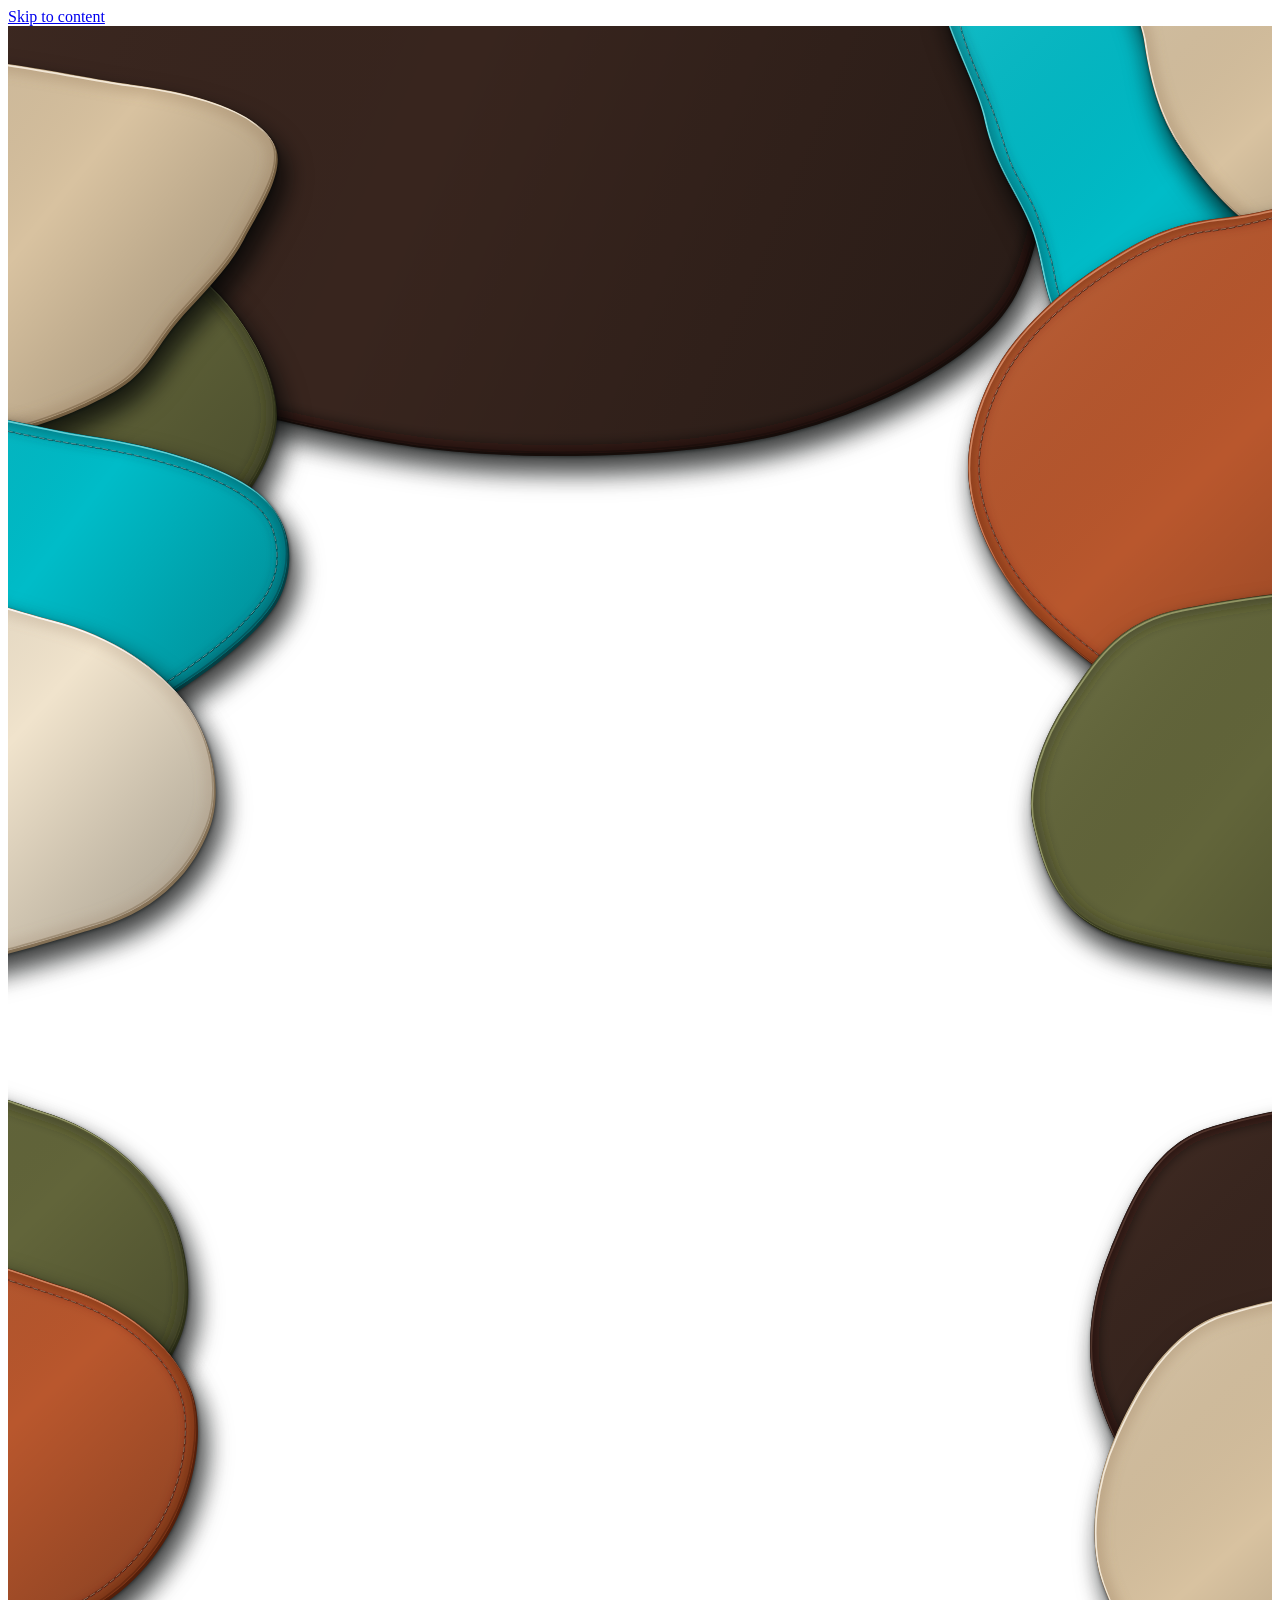
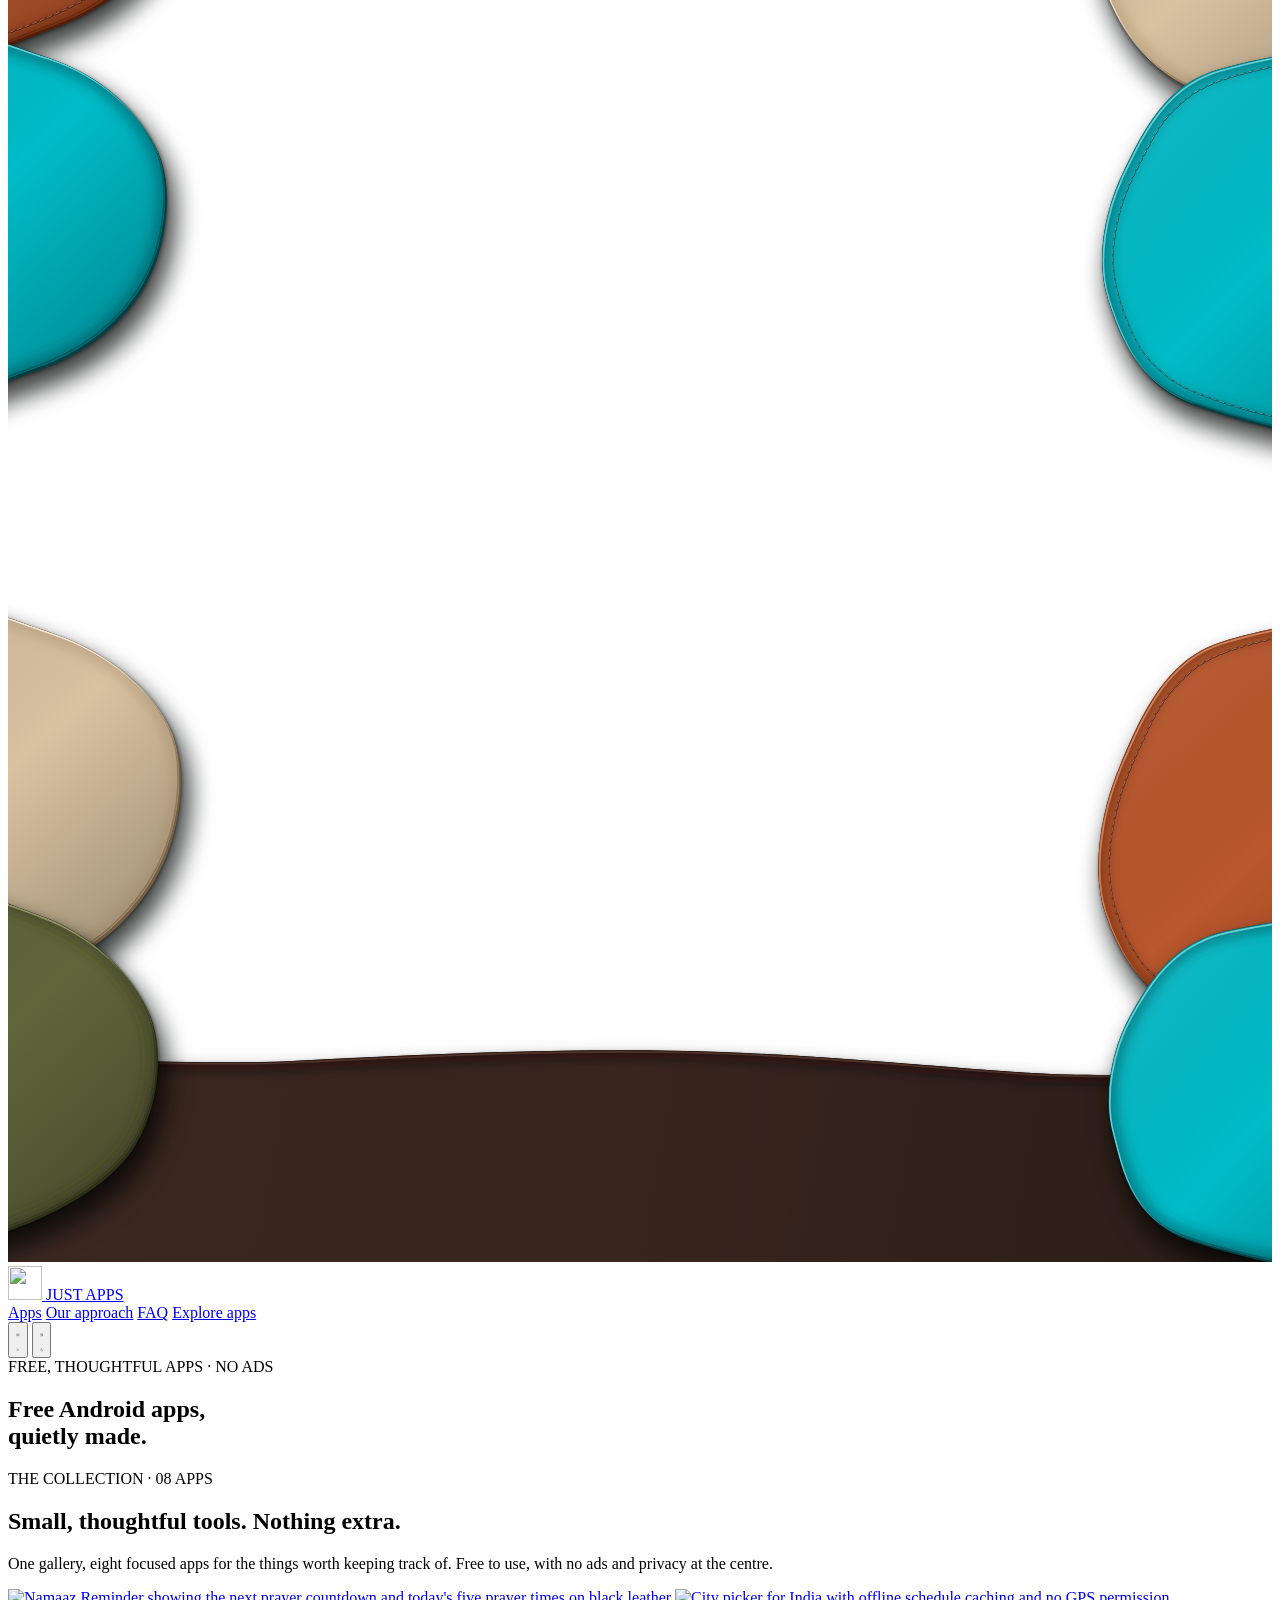
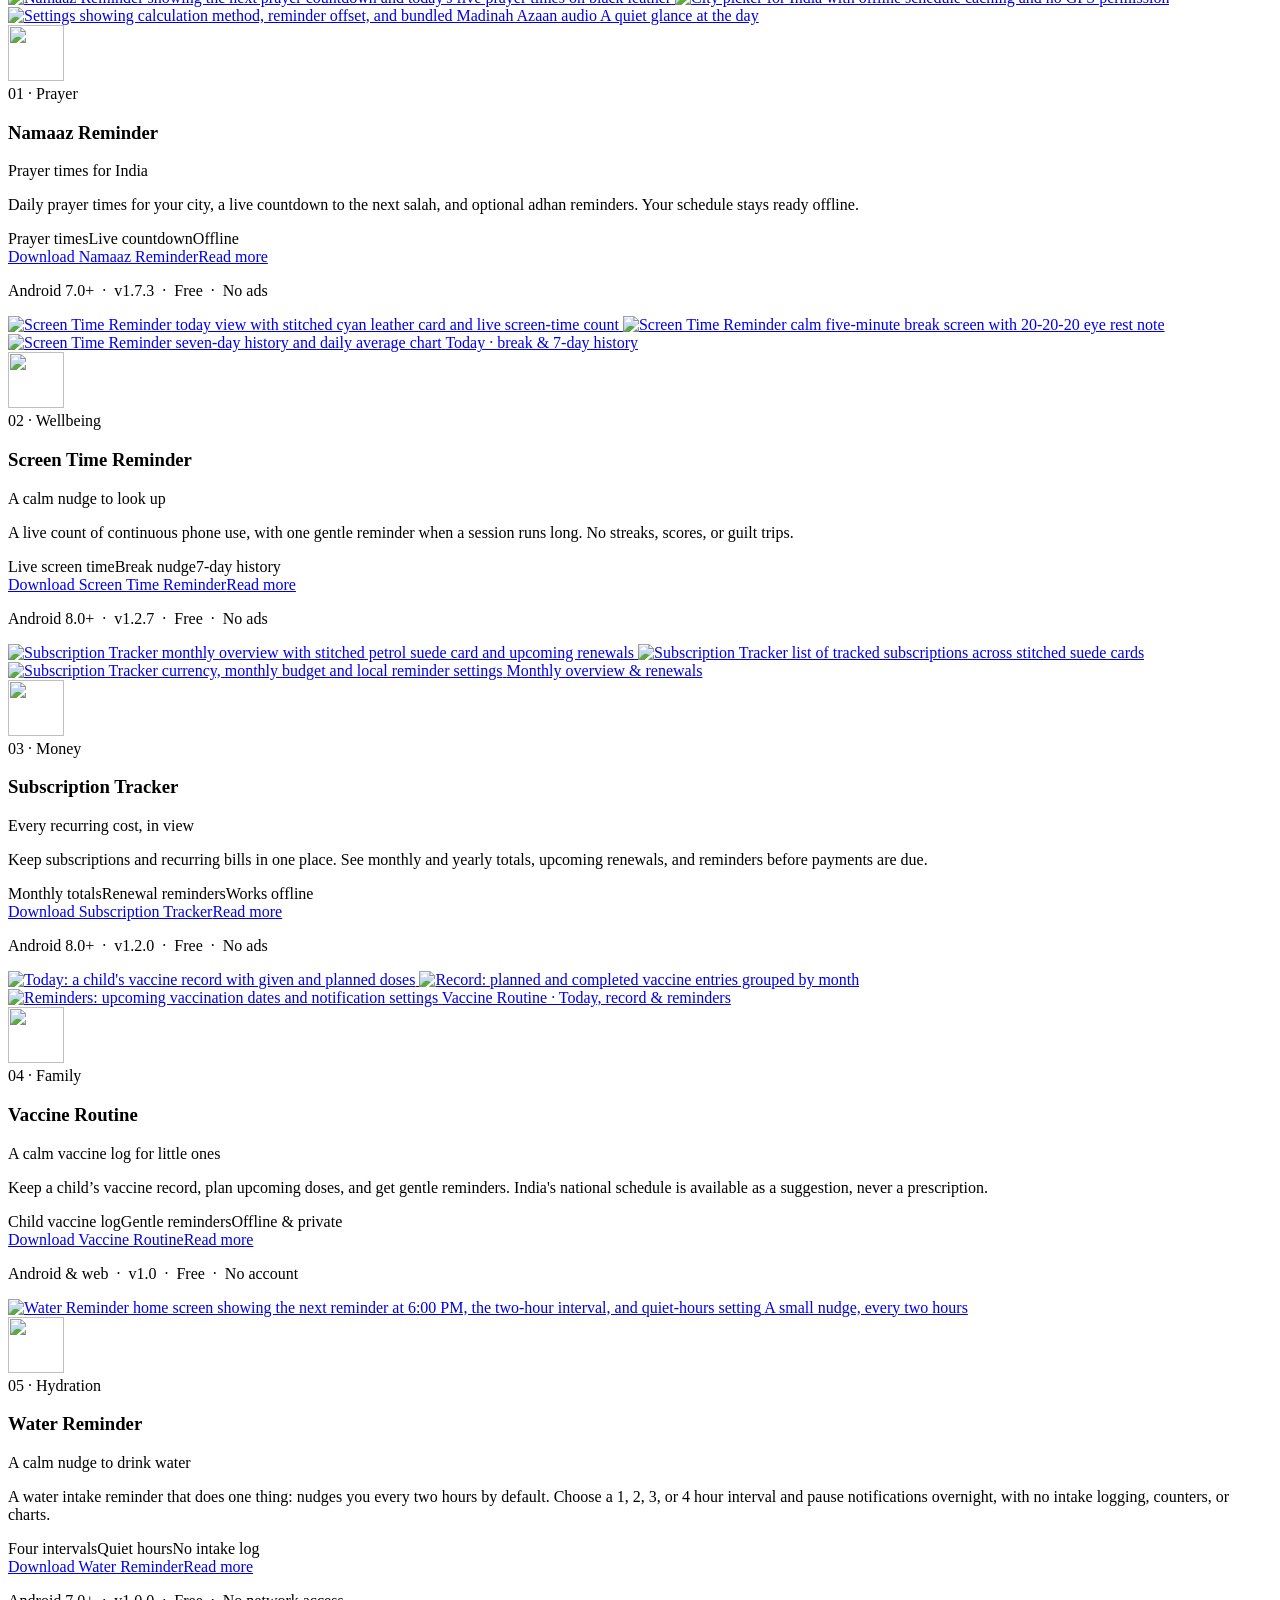
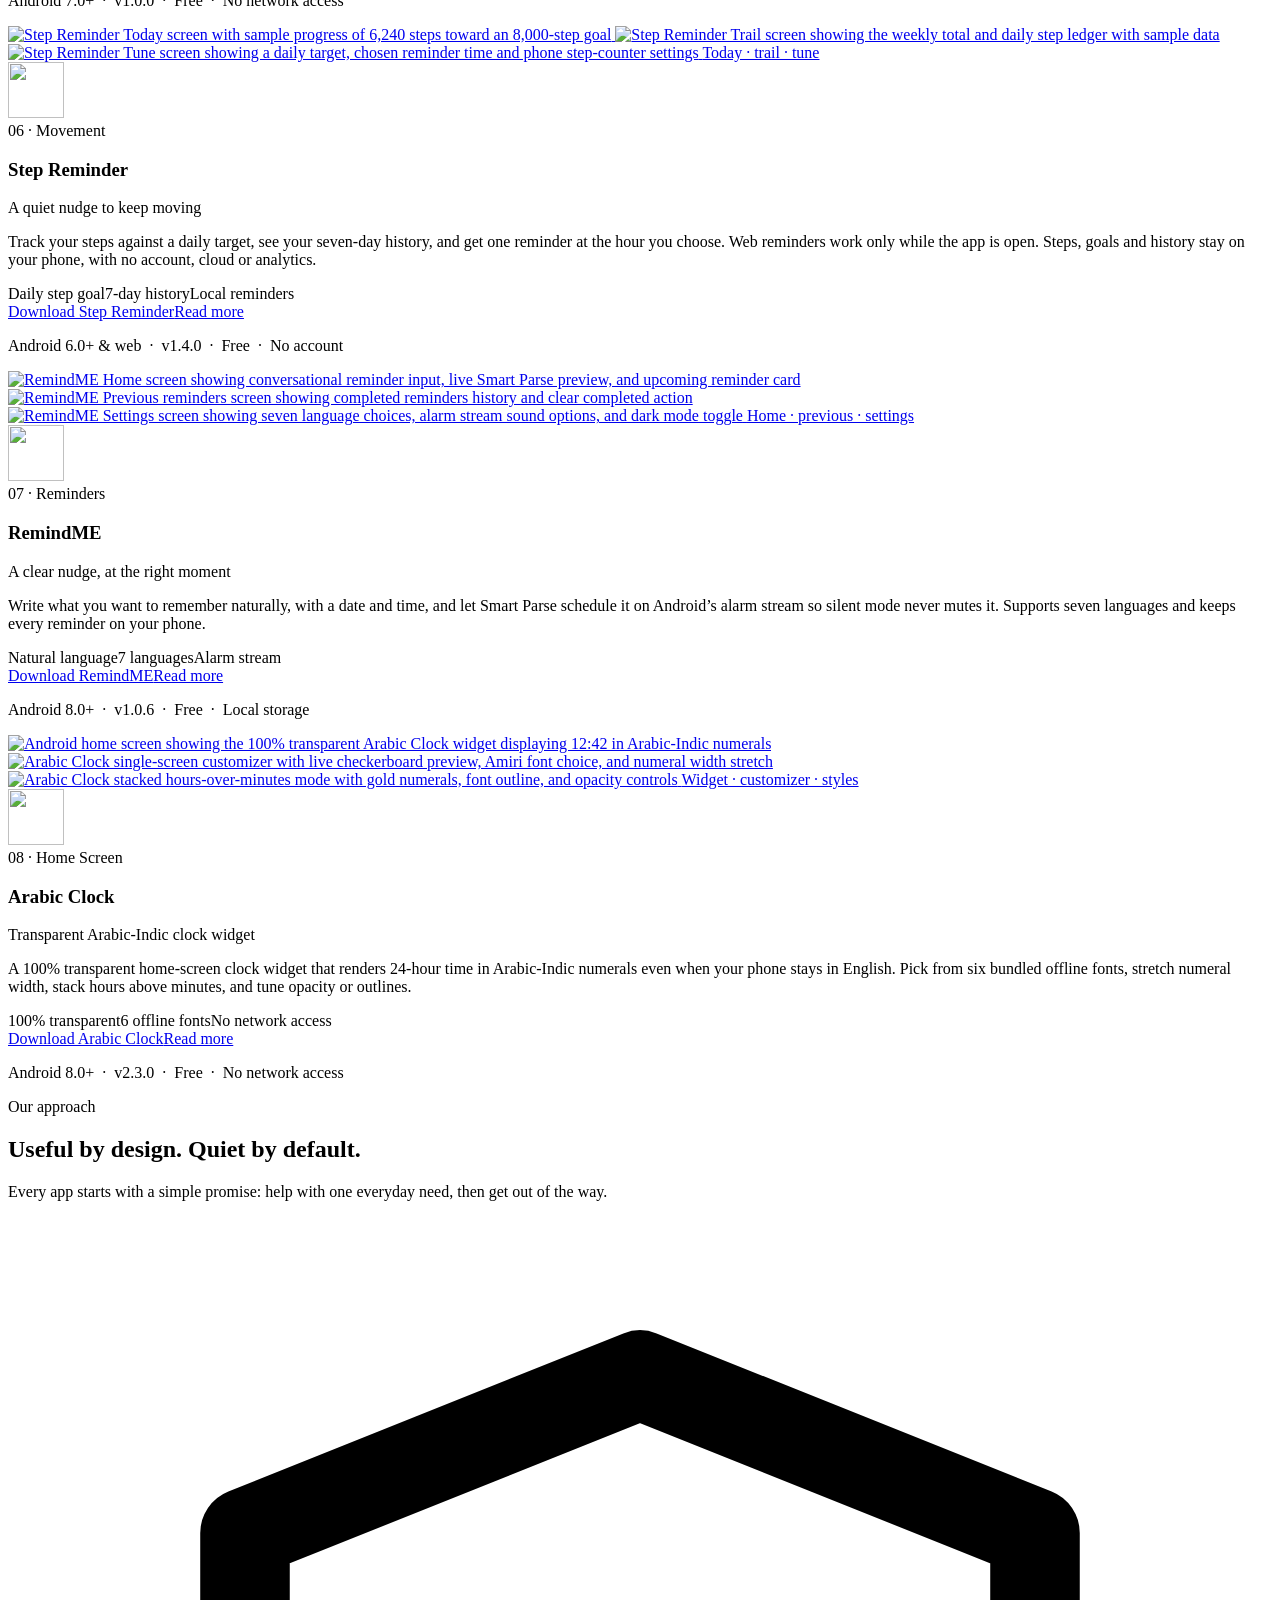
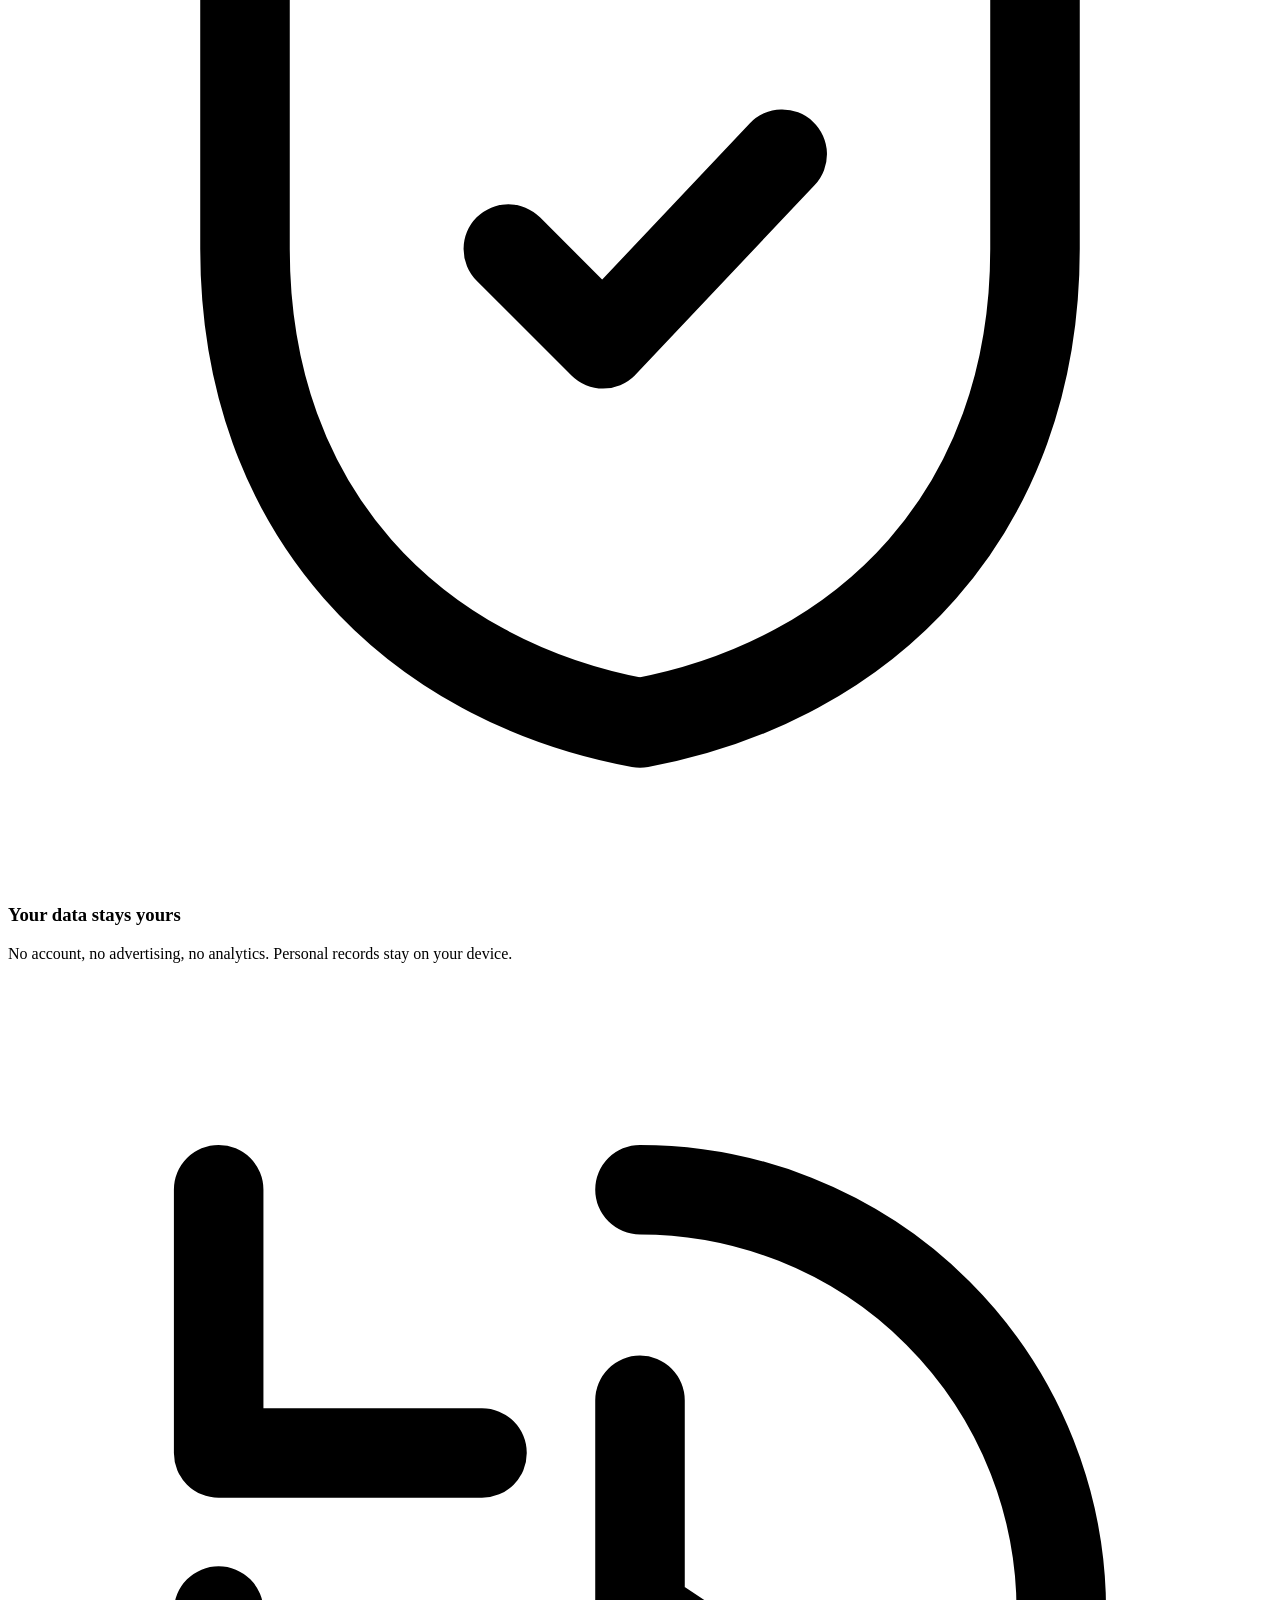
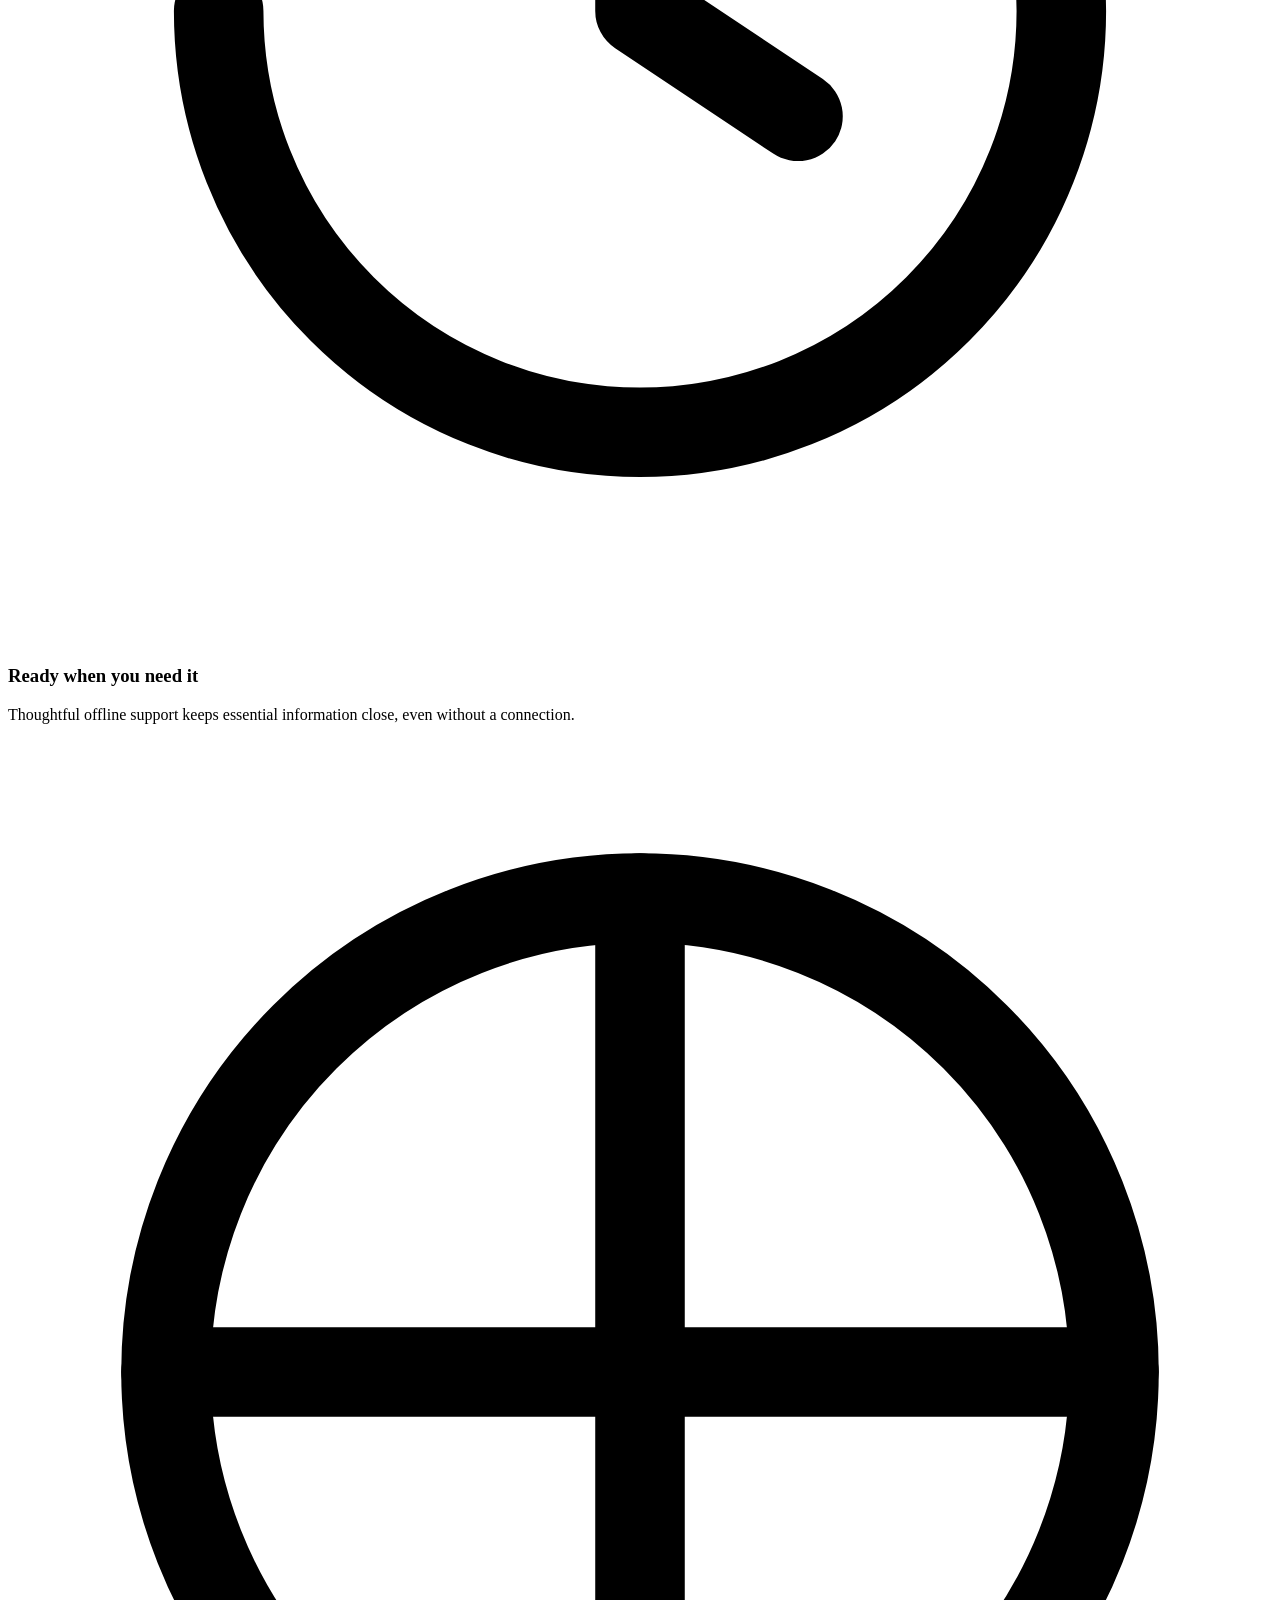
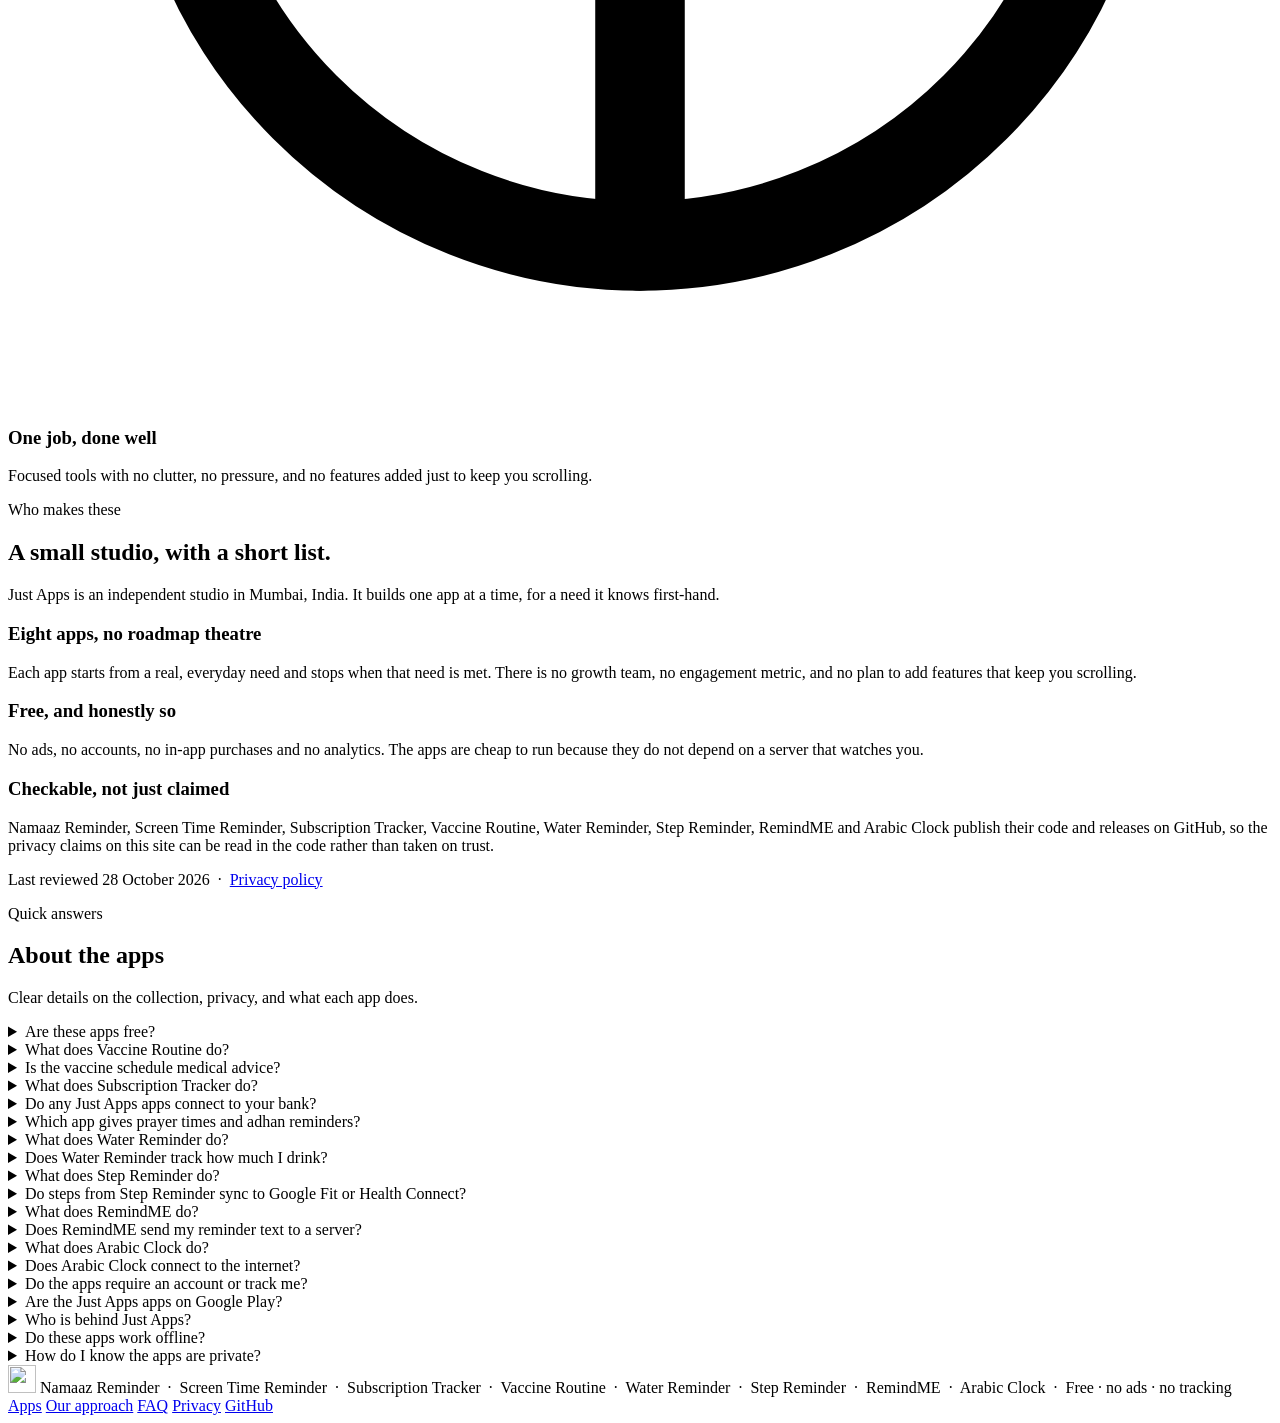
==== commit 74fe632a: "Point all app download links at the latest releases Verified every app's download link against its G" ====
--- a/docs/index.html
+++ b/docs/index.html
@@ -200,8 +200,8 @@
               "price": 0,
               "priceCurrency": "INR"
             },
-            "downloadUrl": "https://github.com/owaiskhan-ash/Namaaz-Reminder/releases/download/v1.7.2/NamaazReminder-1.7.2-release.apk",
-            "softwareVersion": "1.7.2",
+            "downloadUrl": "https://github.com/owaiskhan-ash/Namaaz-Reminder/releases/download/v1.7.3/NamaazReminder-1.7.3-release.apk",
+            "softwareVersion": "1.7.3",
             "sameAs": [
               "https://github.com/owaiskhan-ash/Namaaz-Reminder"
             ]
@@ -236,8 +236,8 @@
               "price": 0,
               "priceCurrency": "INR"
             },
-            "softwareVersion": "1.2.6",
-            "downloadUrl": "https://github.com/owaiskhan-ash/ScreenTime-Reminder/releases/download/v1.2.6/ScreenTimeReminder.apk",
+            "softwareVersion": "1.2.7",
+            "downloadUrl": "https://github.com/owaiskhan-ash/ScreenTime-Reminder/releases/download/v1.2.7/ScreenTimeReminder.apk",
             "sameAs": [
               "https://github.com/owaiskhan-ash/ScreenTime-Reminder"
             ]
@@ -1282,8 +1282,8 @@
           </div>
           <p class="app-desc">Daily prayer times for your city, a live countdown to the next salah, and optional adhan reminders. Your schedule stays ready offline.</p>
           <div class="tags"><span>Prayer times</span><span>Live countdown</span><span>Offline</span></div>
-          <div class="app-foot"><a class="btn btn-primary" href="https://github.com/owaiskhan-ash/Namaaz-Reminder/releases/download/v1.7.2/NamaazReminder-1.7.2-release.apk">Download Namaaz Reminder</a><a class="btn btn-ghost" href="/namaaz-reminder" aria-label="Read more about Namaaz Reminder">Read more</a></div>
-          <p class="app-meta">Android 7.0+ &nbsp;·&nbsp; v1.7.2 &nbsp;·&nbsp; Free &nbsp;·&nbsp; No ads</p>
+          <div class="app-foot"><a class="btn btn-primary" href="https://github.com/owaiskhan-ash/Namaaz-Reminder/releases/download/v1.7.3/NamaazReminder-1.7.3-release.apk">Download Namaaz Reminder</a><a class="btn btn-ghost" href="/namaaz-reminder" aria-label="Read more about Namaaz Reminder">Read more</a></div>
+          <p class="app-meta">Android 7.0+ &nbsp;·&nbsp; v1.7.3 &nbsp;·&nbsp; Free &nbsp;·&nbsp; No ads</p>
         </div>
       </article>
 
@@ -1301,8 +1301,8 @@
           </div>
           <p class="app-desc">A live count of continuous phone use, with one gentle reminder when a session runs long. No streaks, scores, or guilt trips.</p>
           <div class="tags"><span>Live screen time</span><span>Break nudge</span><span>7-day history</span></div>
-          <div class="app-foot"><a class="btn btn-primary" href="https://github.com/owaiskhan-ash/ScreenTime-Reminder/releases/download/v1.2.6/ScreenTimeReminder.apk">Download Screen Time Reminder</a><a class="btn btn-ghost" href="/screen-time-reminder" aria-label="Read more about Screen Time Reminder">Read more</a></div>
-          <p class="app-meta">Android 8.0+ &nbsp;·&nbsp; v1.2.6 &nbsp;·&nbsp; Free &nbsp;·&nbsp; No ads</p>
+          <div class="app-foot"><a class="btn btn-primary" href="https://github.com/owaiskhan-ash/ScreenTime-Reminder/releases/download/v1.2.7/ScreenTimeReminder.apk">Download Screen Time Reminder</a><a class="btn btn-ghost" href="/screen-time-reminder" aria-label="Read more about Screen Time Reminder">Read more</a></div>
+          <p class="app-meta">Android 8.0+ &nbsp;·&nbsp; v1.2.7 &nbsp;·&nbsp; Free &nbsp;·&nbsp; No ads</p>
         </div>
       </article>
 
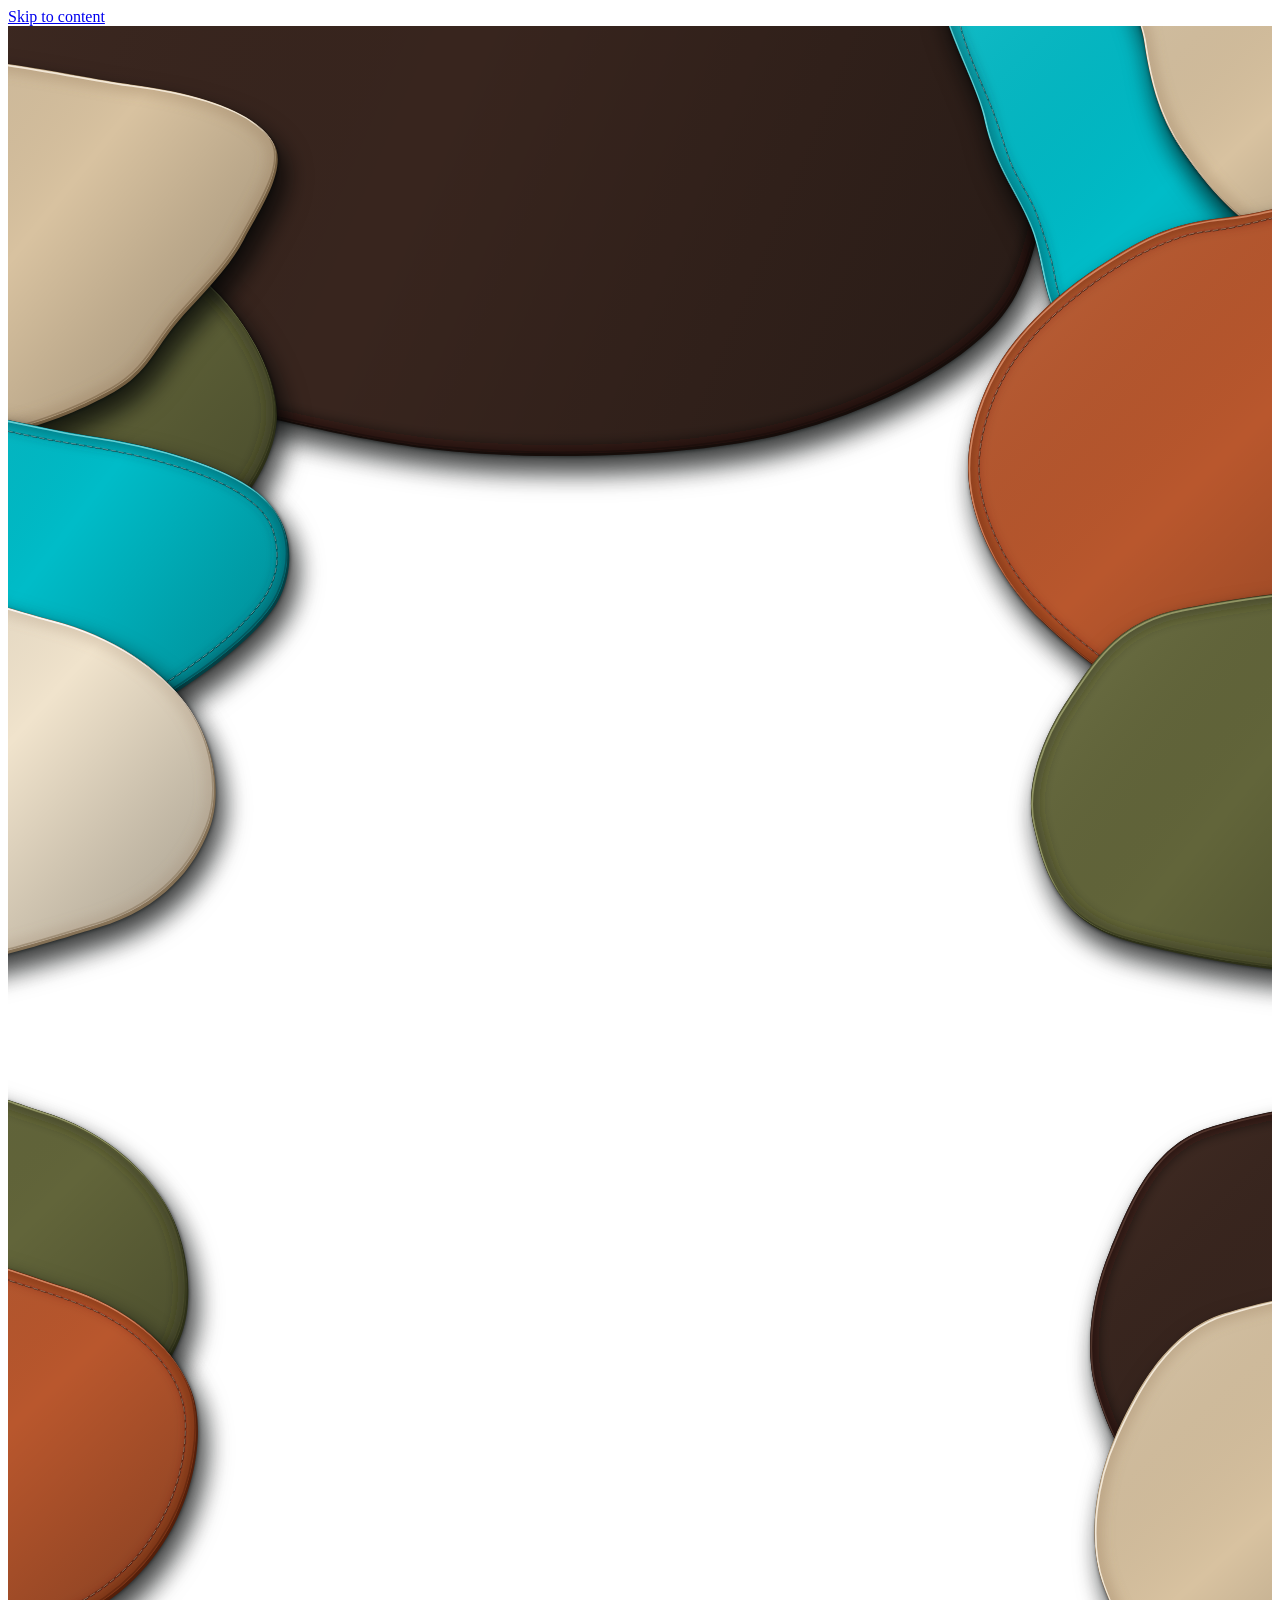
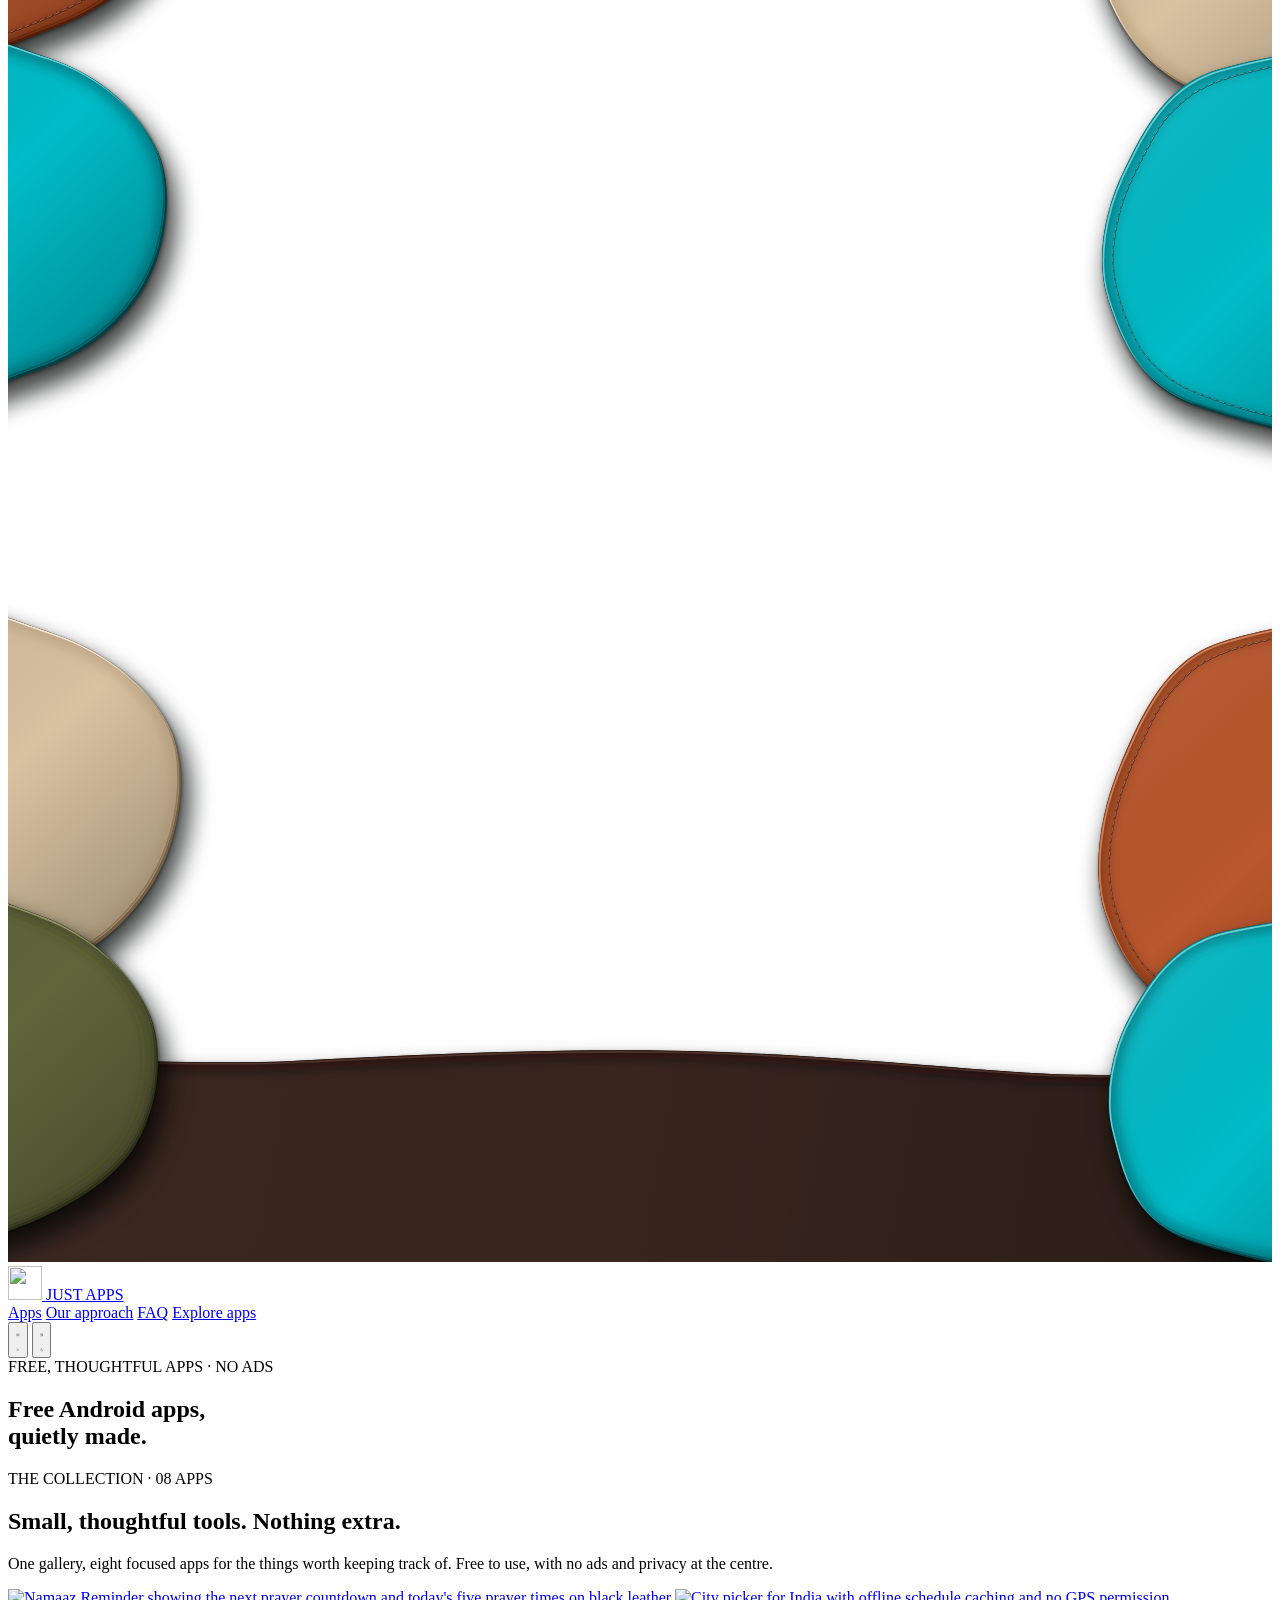
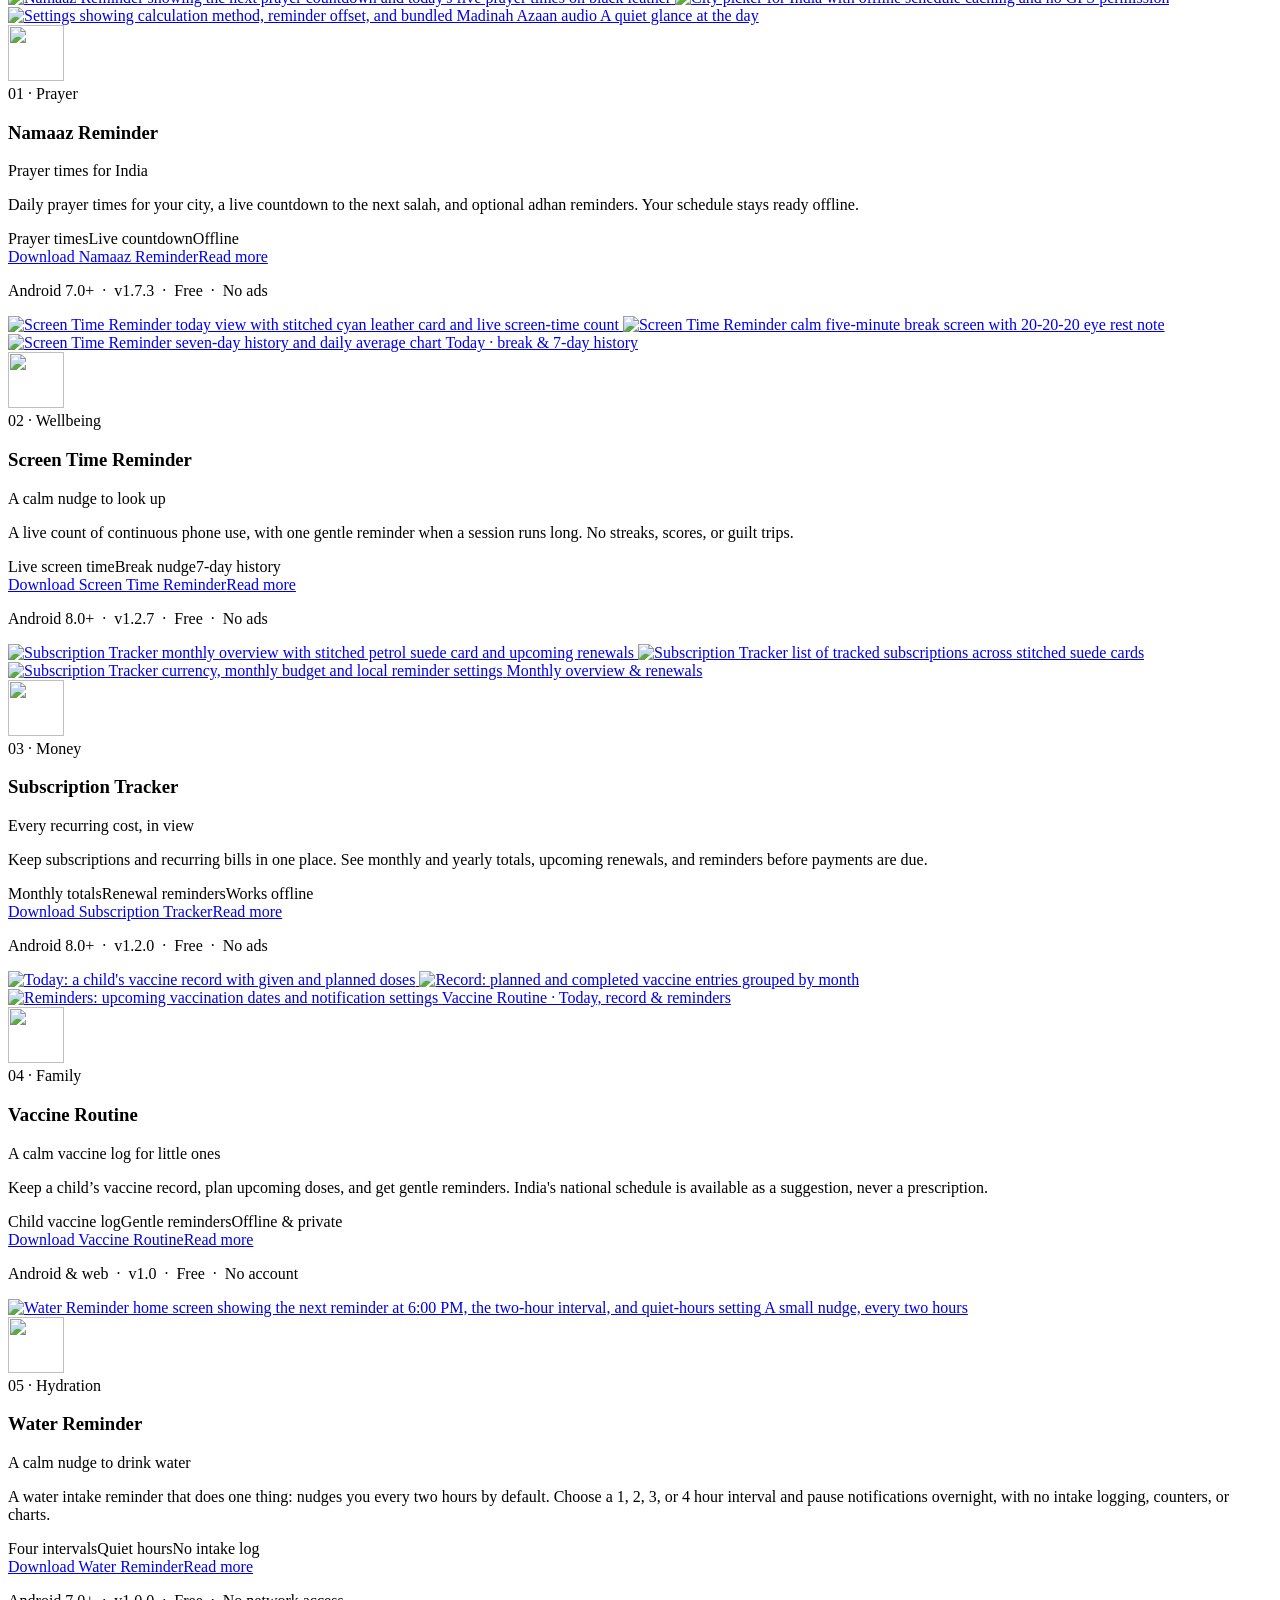
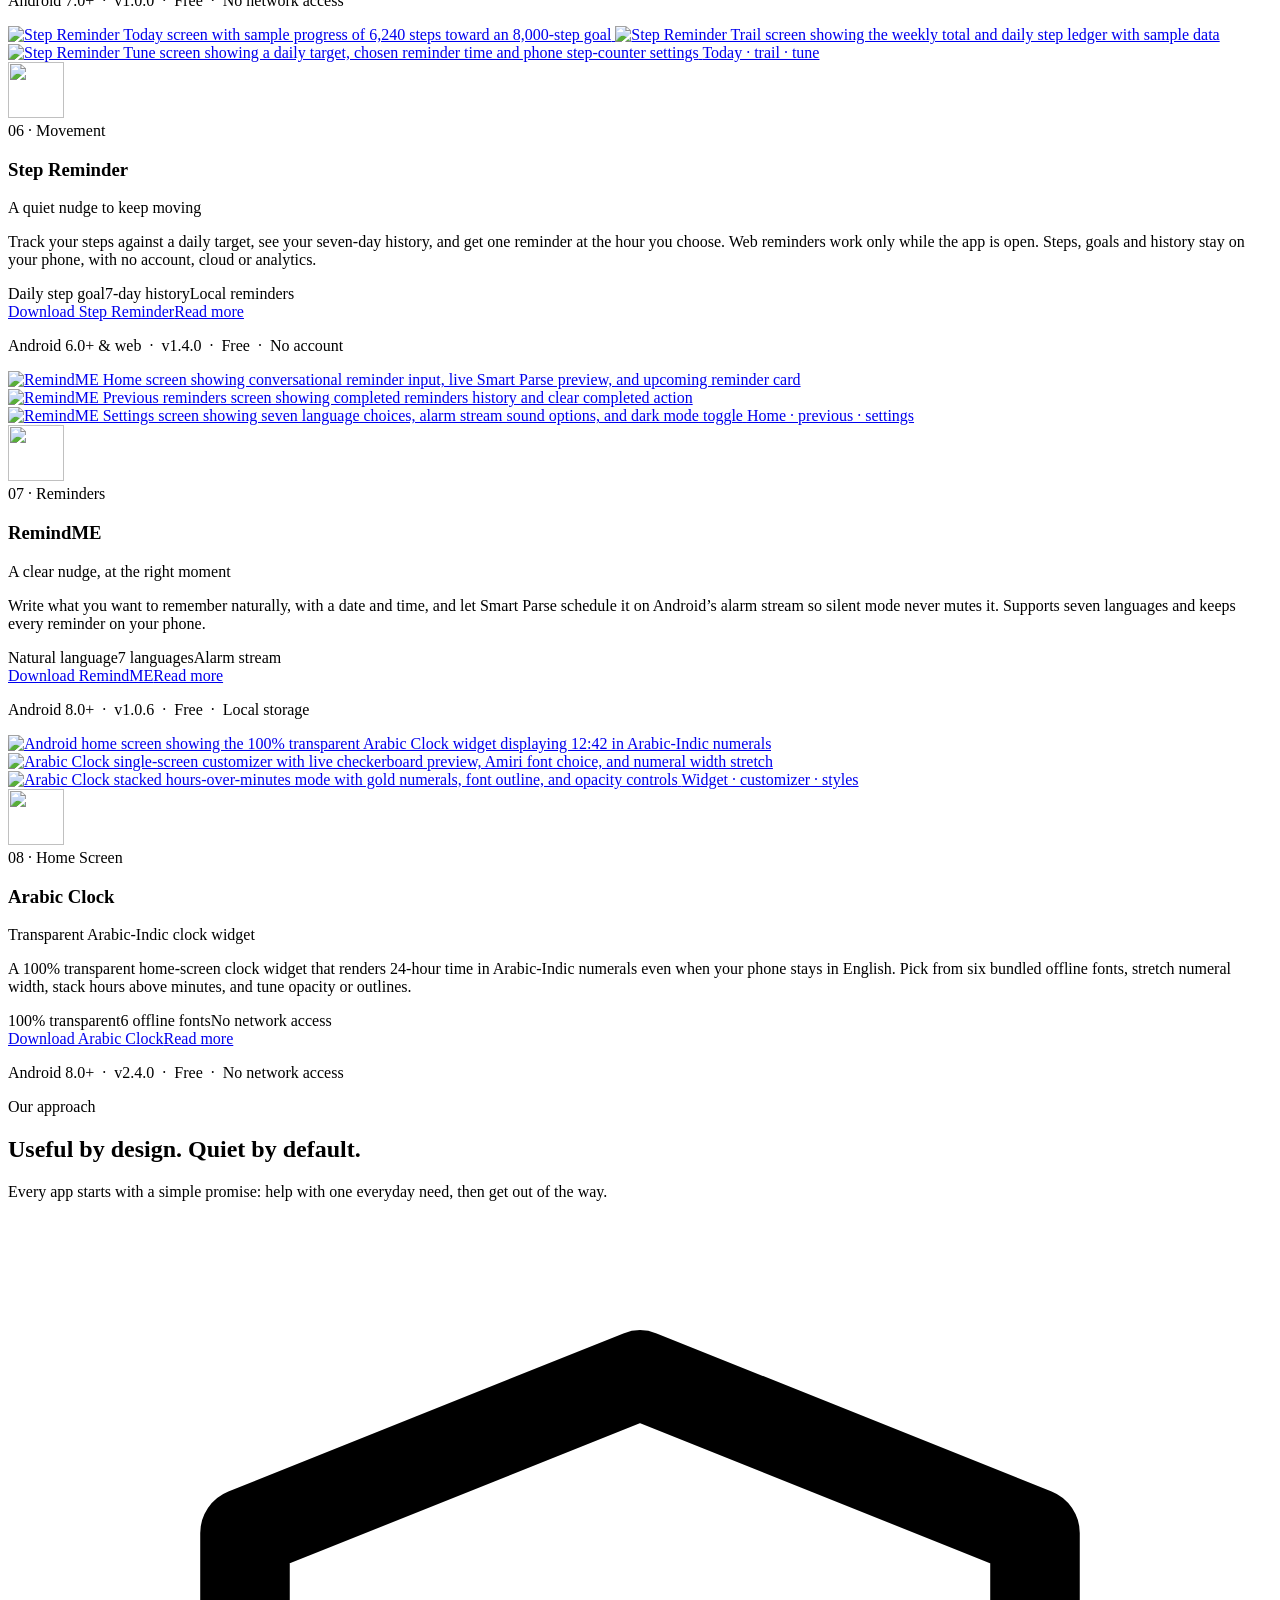
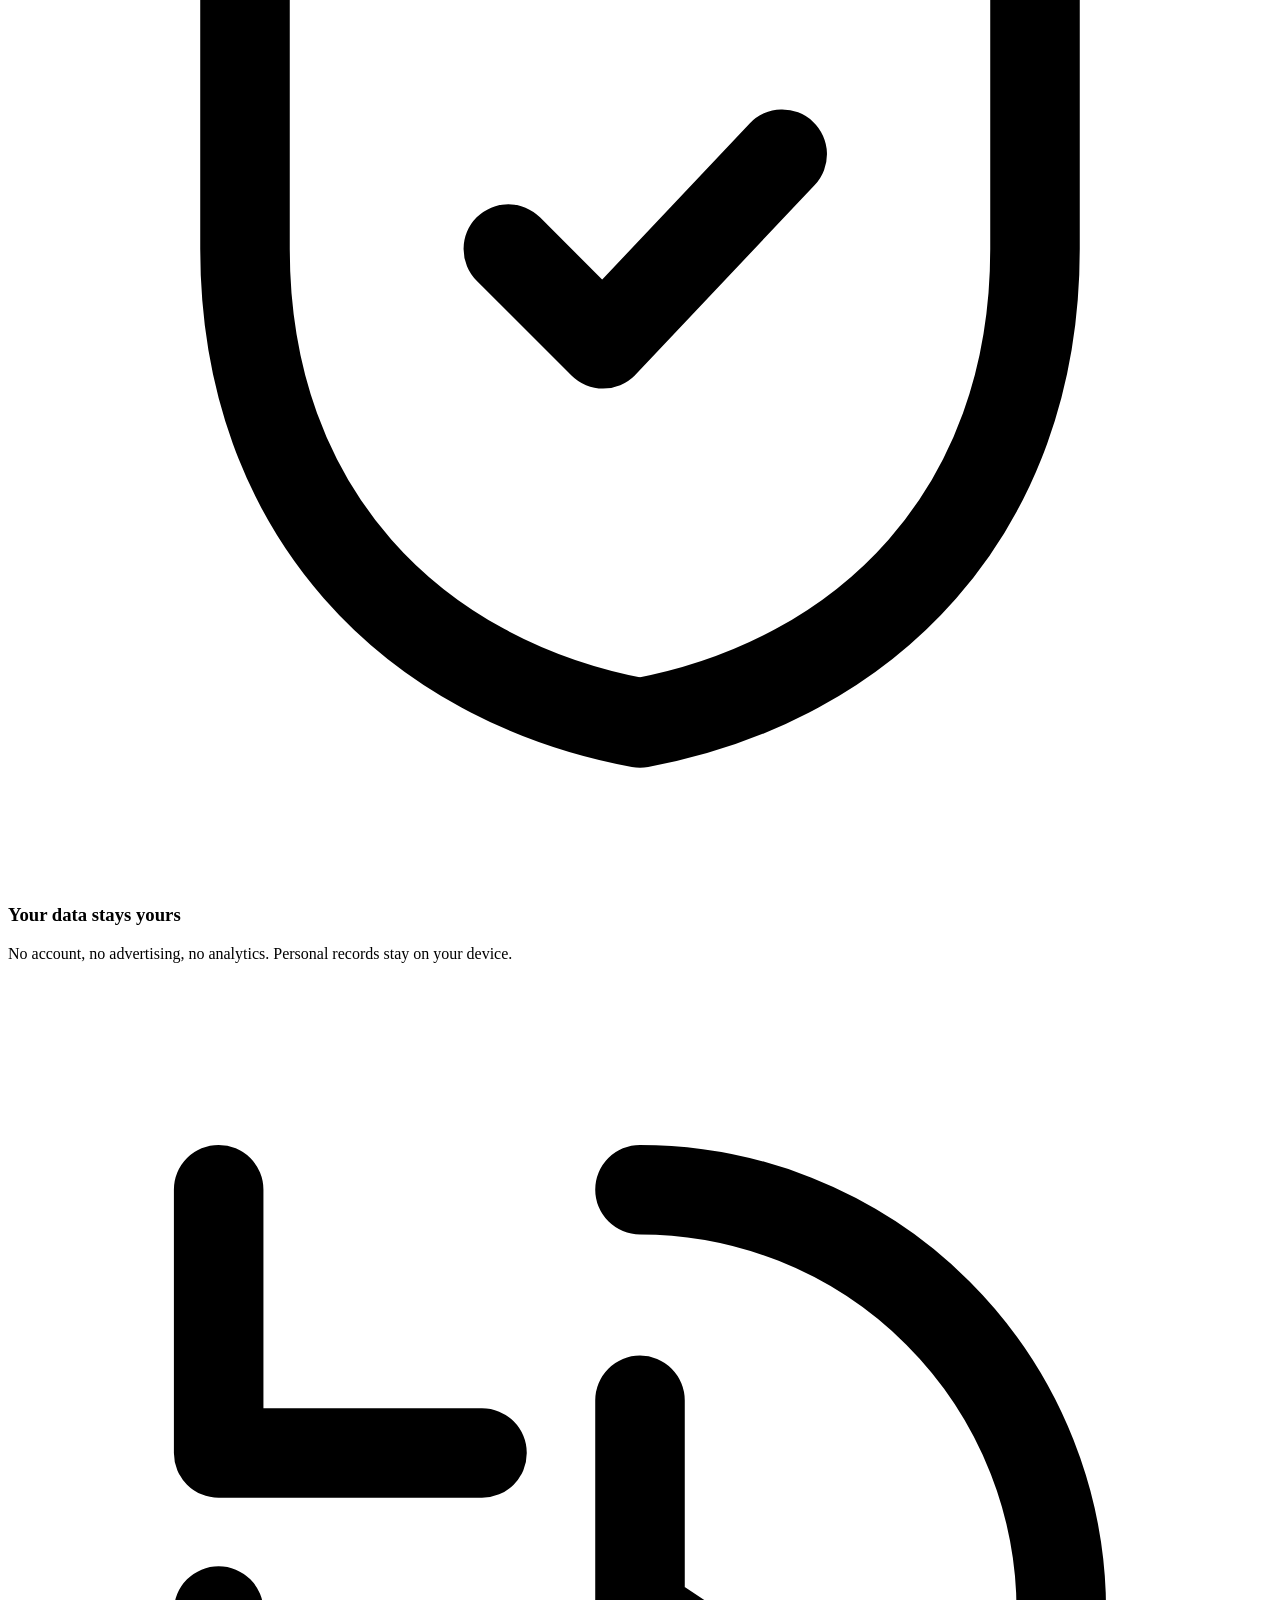
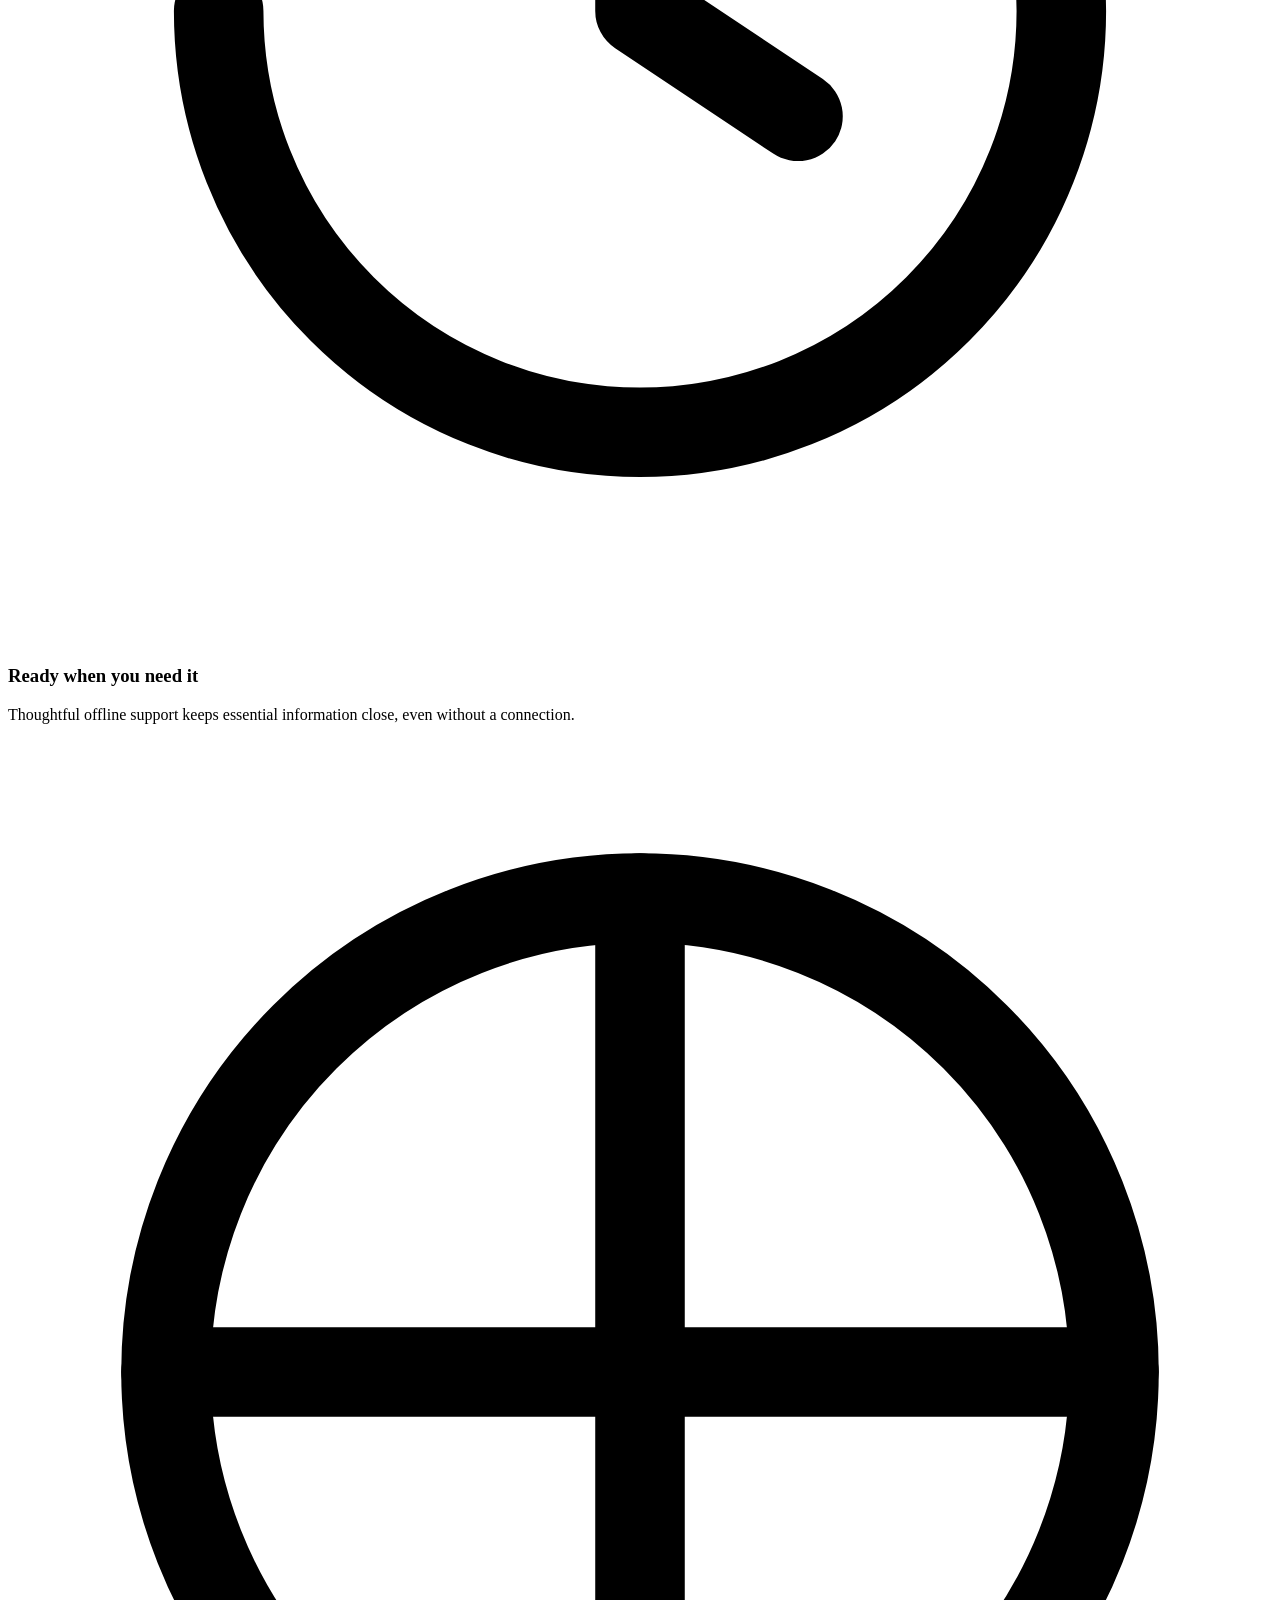
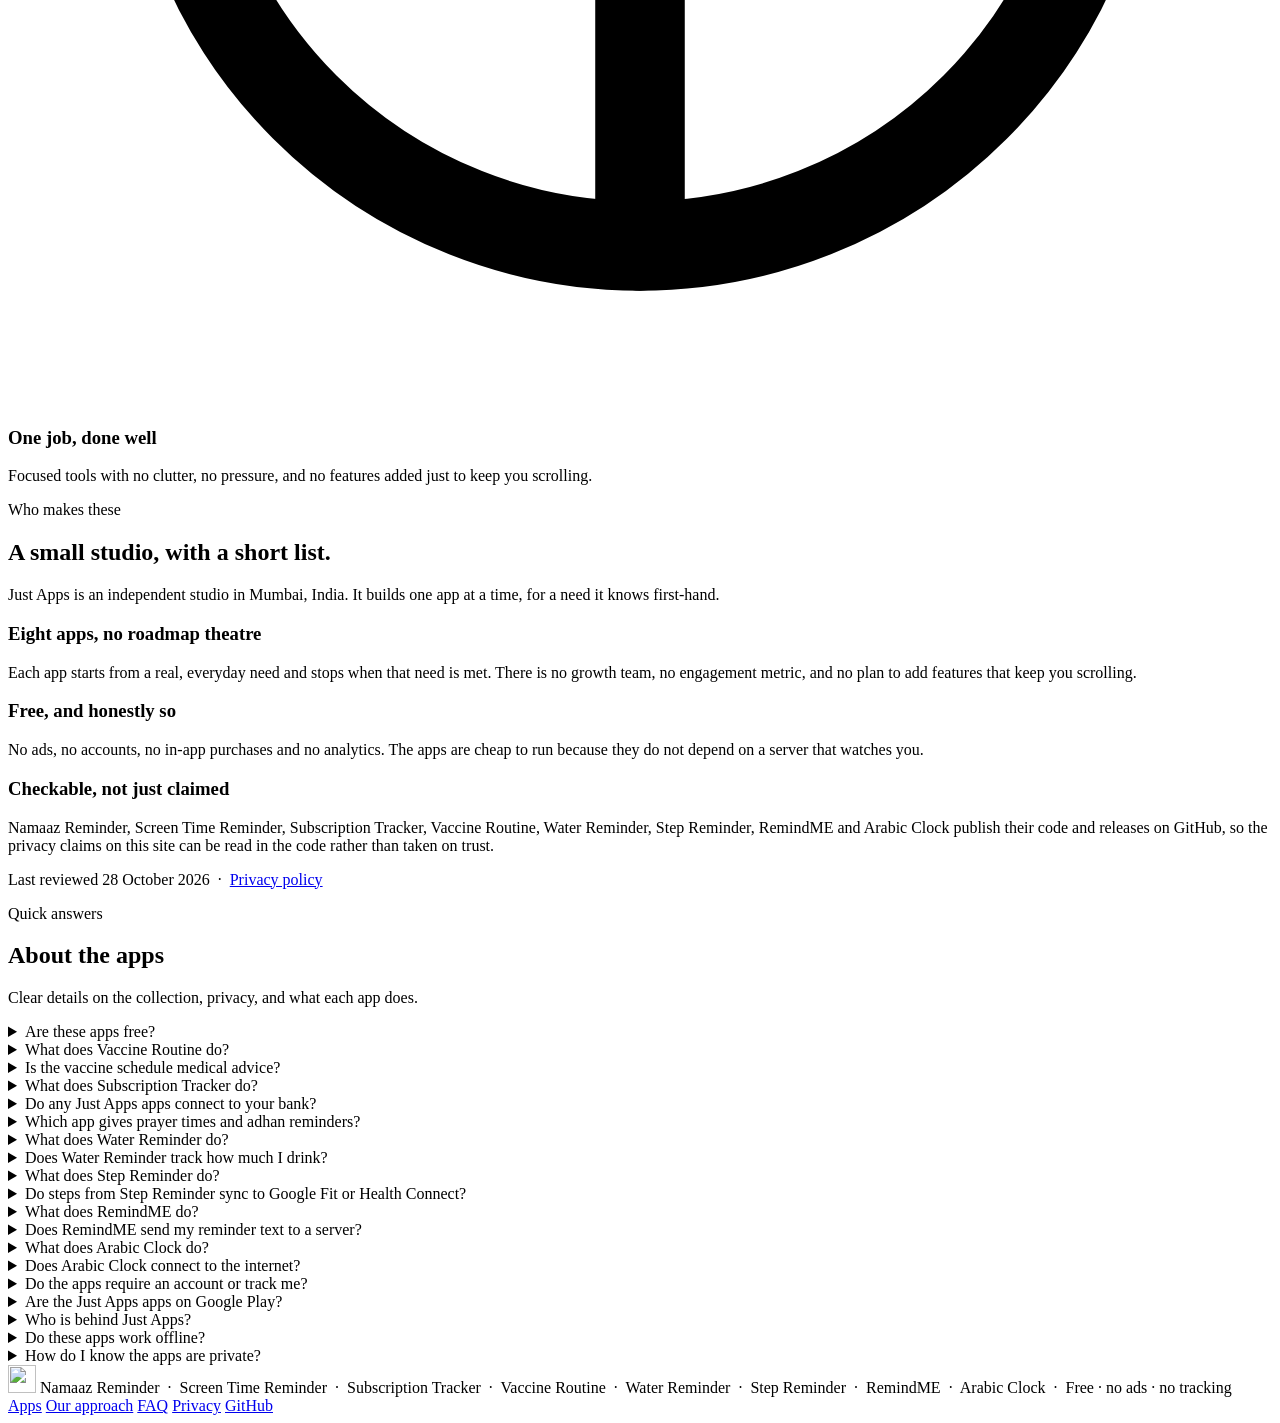
==== commit 2fff3612: "Update Arabic Clock downloads to the latest v2.4.0 release Co-authored-by: arena-agent <297053741+ar" ====
--- a/docs/index.html
+++ b/docs/index.html
@@ -26,11 +26,9 @@
 <meta name="twitter:description" content="Eight free, private Android apps: prayer times, screen-time breaks, water, step and natural-language reminders, subscriptions, vaccines and an Arabic clock.">
 <meta name="twitter:image" content="https://www.justsimpleapps.online/assets/just-apps-social.png">
 <meta name="twitter:image:alt" content="Just Apps: eight useful Android apps, including Arabic Clock, RemindME, step and water reminders, with no ads or clutter">
-<link rel="icon" href="/favicon.ico" sizes="32x32">
+<link rel="icon" type="image/png" sizes="96x96" href="/favicon-96x96.png">
+<link rel="icon" href="/favicon.ico" sizes="16x16 32x32 48x48">
 <link rel="icon" type="image/svg+xml" href="/assets/just-apps-icon.svg">
-<link rel="icon" type="image/png" sizes="32x32" href="/assets/just-apps-icon-32.png">
-<link rel="icon" type="image/png" sizes="64x64" href="/assets/just-apps-icon-64.png">
-<link rel="icon" type="image/png" sizes="128x128" href="/assets/just-apps-icon-128.png">
 <link rel="apple-touch-icon" sizes="180x180" href="/assets/just-apps-icon-180.png">
 <link rel="manifest" href="/site.webmanifest">
 <link rel="preload" href="/assets/fonts/plus-jakarta-sans-latin-400-normal.woff2" as="font" type="font/woff2" crossorigin>
@@ -144,7 +142,7 @@
         "url": "https://github.com/owaiskhan-ash"
       },
       "inLanguage": "en",
-      "dateModified": "2026-10-28",
+      "dateModified": "2026-10-29",
       "speakable": {
         "@type": "SpeakableSpecification",
         "cssSelector": [
@@ -473,8 +471,8 @@
               "price": 0,
               "priceCurrency": "INR"
             },
-            "downloadUrl": "https://github.com/owaiskhan-ash/Arabic-Clock-For-Android-/releases/download/v2.3.0/Arabic-Clock-2.3.0.apk",
-            "softwareVersion": "2.3.0",
+            "downloadUrl": "https://github.com/owaiskhan-ash/Arabic-Clock-For-Android-/releases/download/v2.4.0/Arabic-Clock-2.4.0.apk",
+            "softwareVersion": "2.4.0",
             "sameAs": [
               "https://github.com/owaiskhan-ash/Arabic-Clock-For-Android-"
             ]
@@ -1409,8 +1407,8 @@
           </div>
           <p class="app-desc">A 100% transparent home-screen clock widget that renders 24-hour time in Arabic-Indic numerals even when your phone stays in English. Pick from six bundled offline fonts, stretch numeral width, stack hours above minutes, and tune opacity or outlines.</p>
           <div class="tags"><span>100% transparent</span><span>6 offline fonts</span><span>No network access</span></div>
-          <div class="app-foot"><a class="btn btn-primary" href="https://github.com/owaiskhan-ash/Arabic-Clock-For-Android-/releases/download/v2.3.0/Arabic-Clock-2.3.0.apk">Download Arabic Clock</a><a class="btn btn-ghost" href="/arabic-clock" aria-label="Read more about Arabic Clock">Read more</a></div>
-          <p class="app-meta">Android 8.0+ &nbsp;·&nbsp; v2.3.0 &nbsp;·&nbsp; Free &nbsp;·&nbsp; No network access</p>
+          <div class="app-foot"><a class="btn btn-primary" href="https://github.com/owaiskhan-ash/Arabic-Clock-For-Android-/releases/download/v2.4.0/Arabic-Clock-2.4.0.apk">Download Arabic Clock</a><a class="btn btn-ghost" href="/arabic-clock" aria-label="Read more about Arabic Clock">Read more</a></div>
+          <p class="app-meta">Android 8.0+ &nbsp;·&nbsp; v2.4.0 &nbsp;·&nbsp; Free &nbsp;·&nbsp; No network access</p>
         </div>
       </article>
     </div>
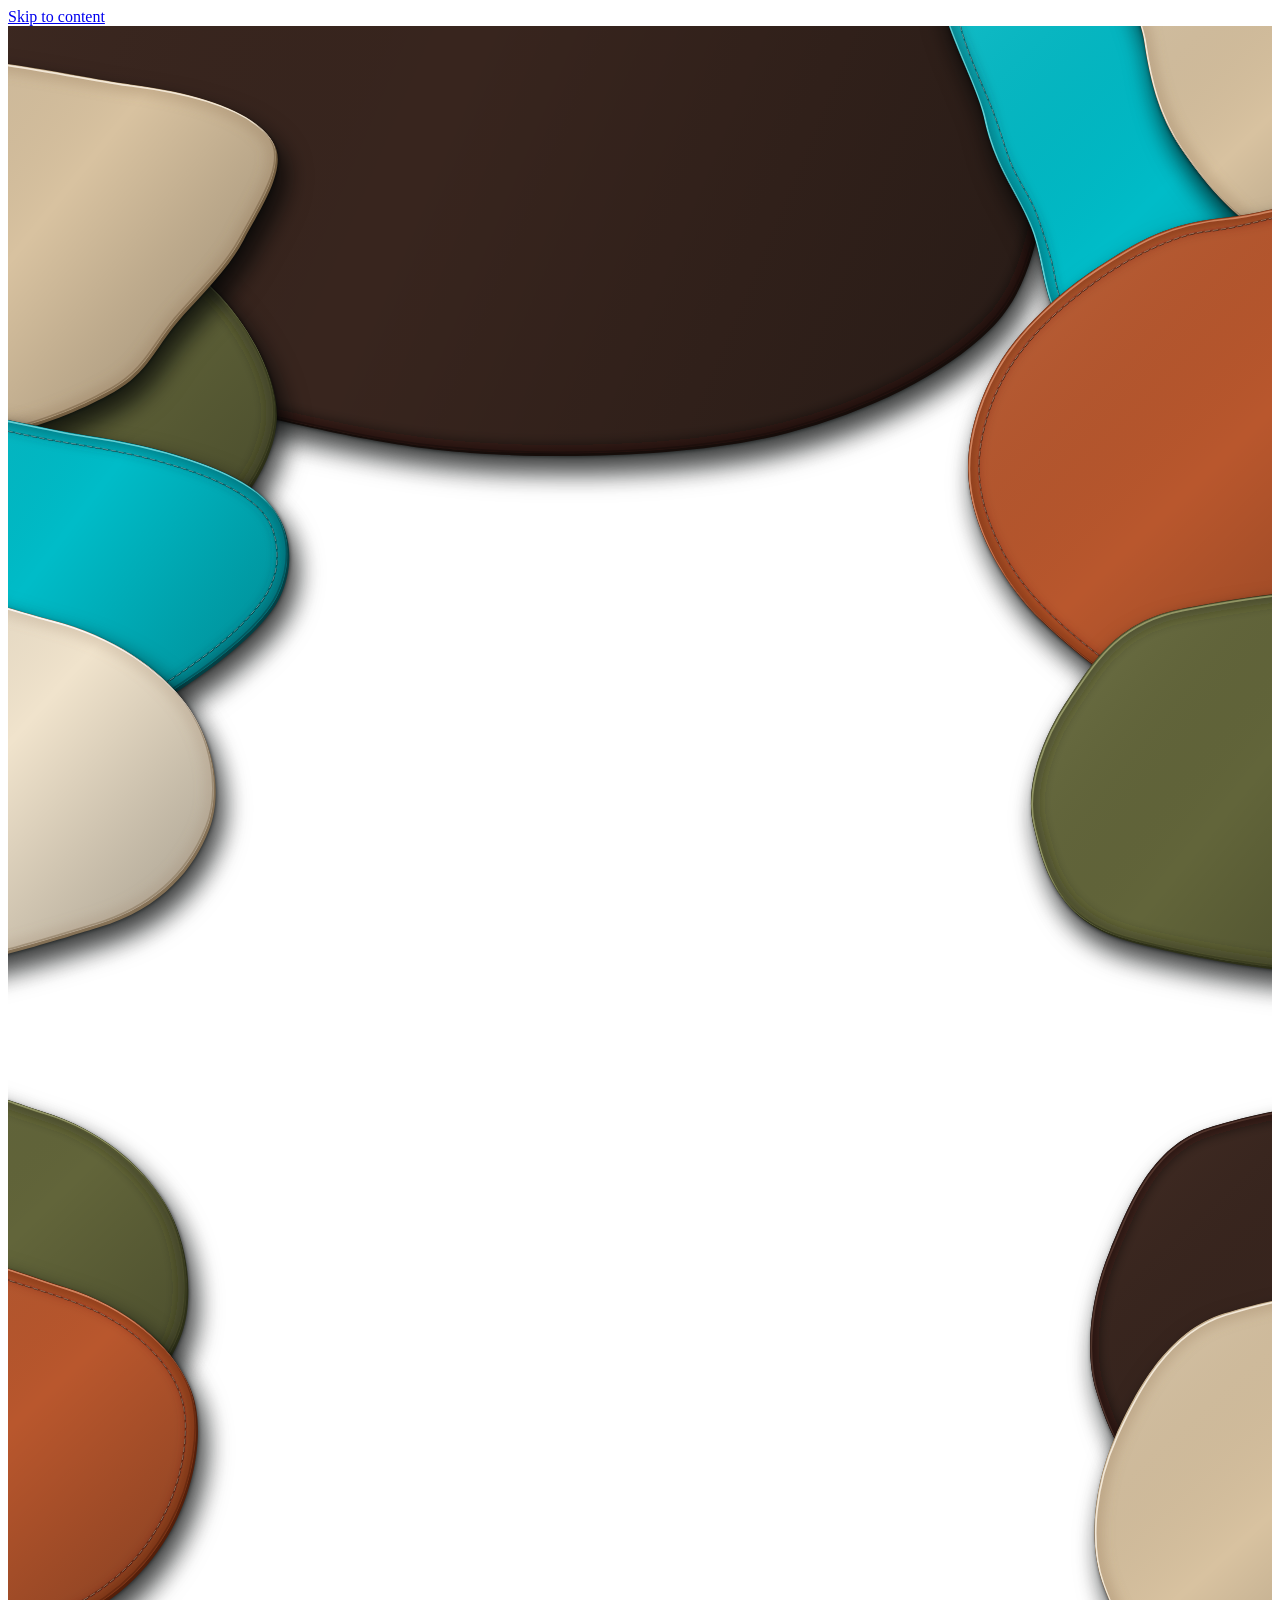
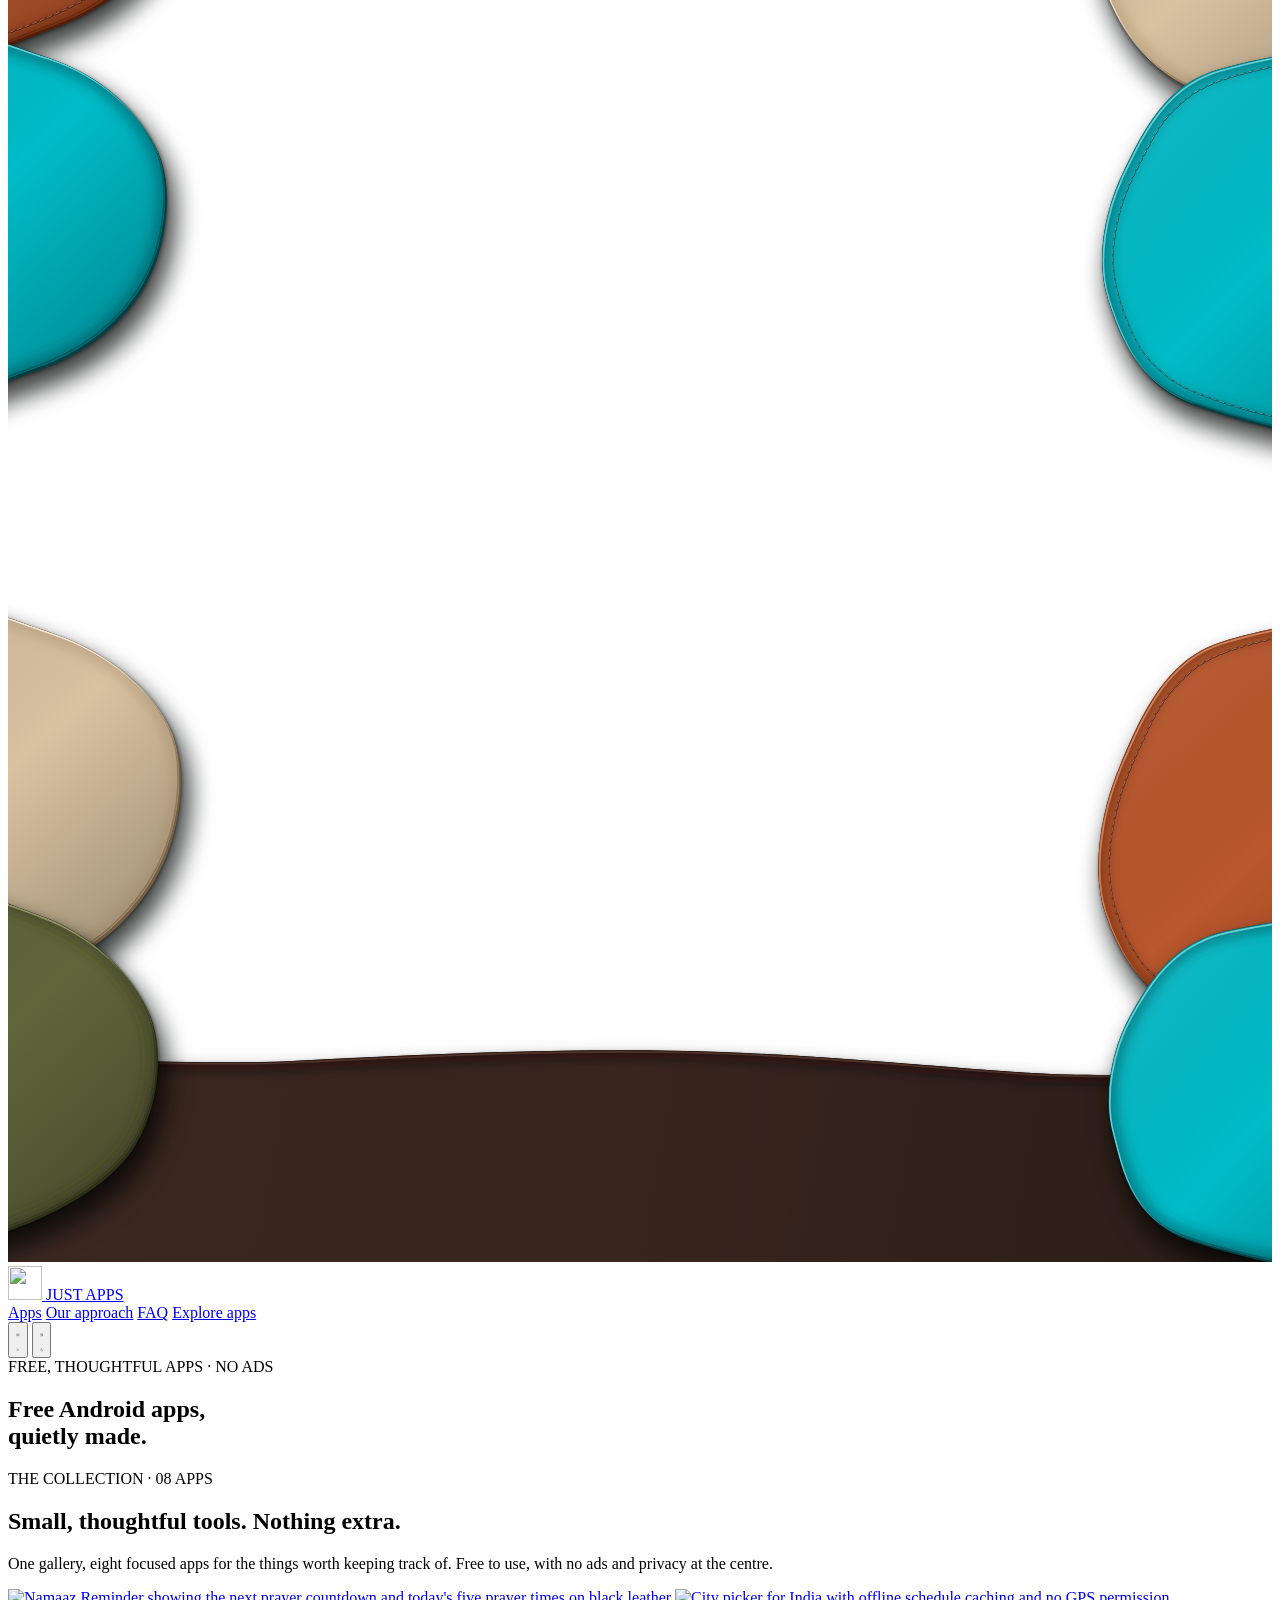
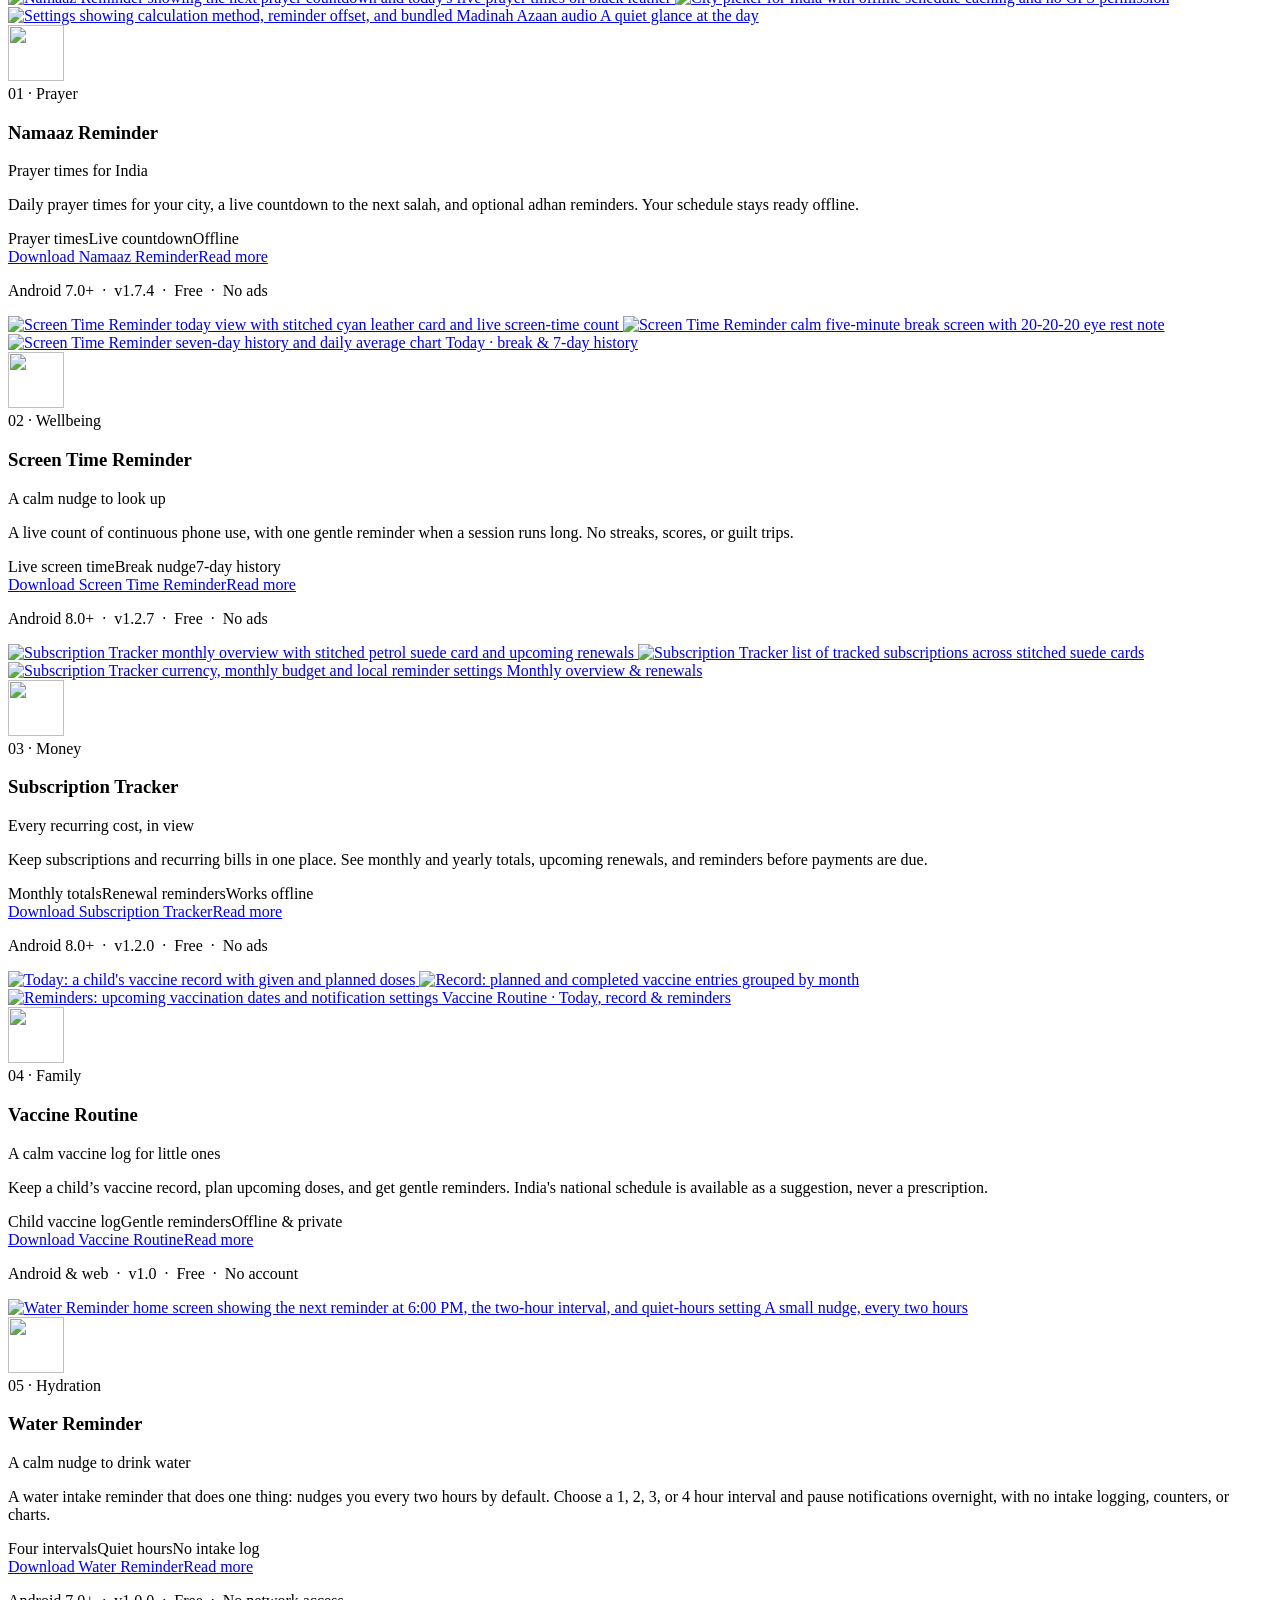
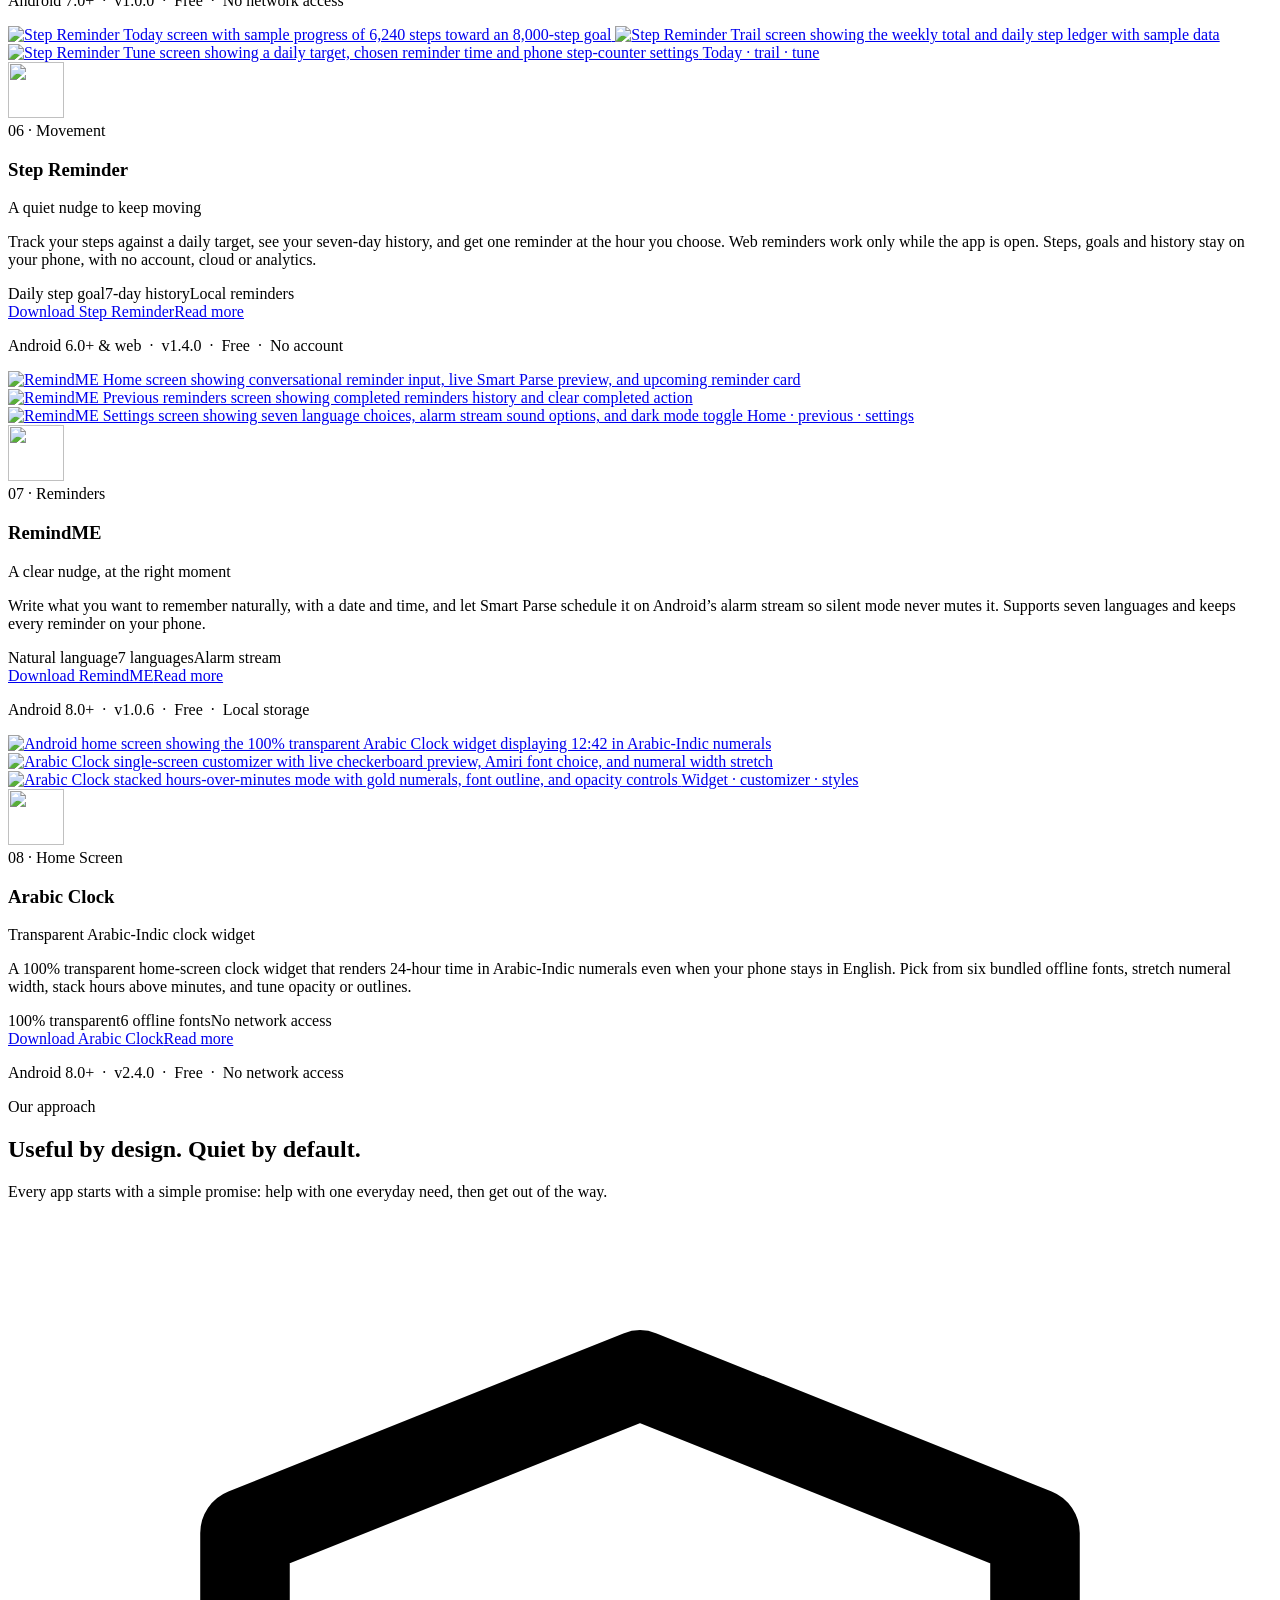
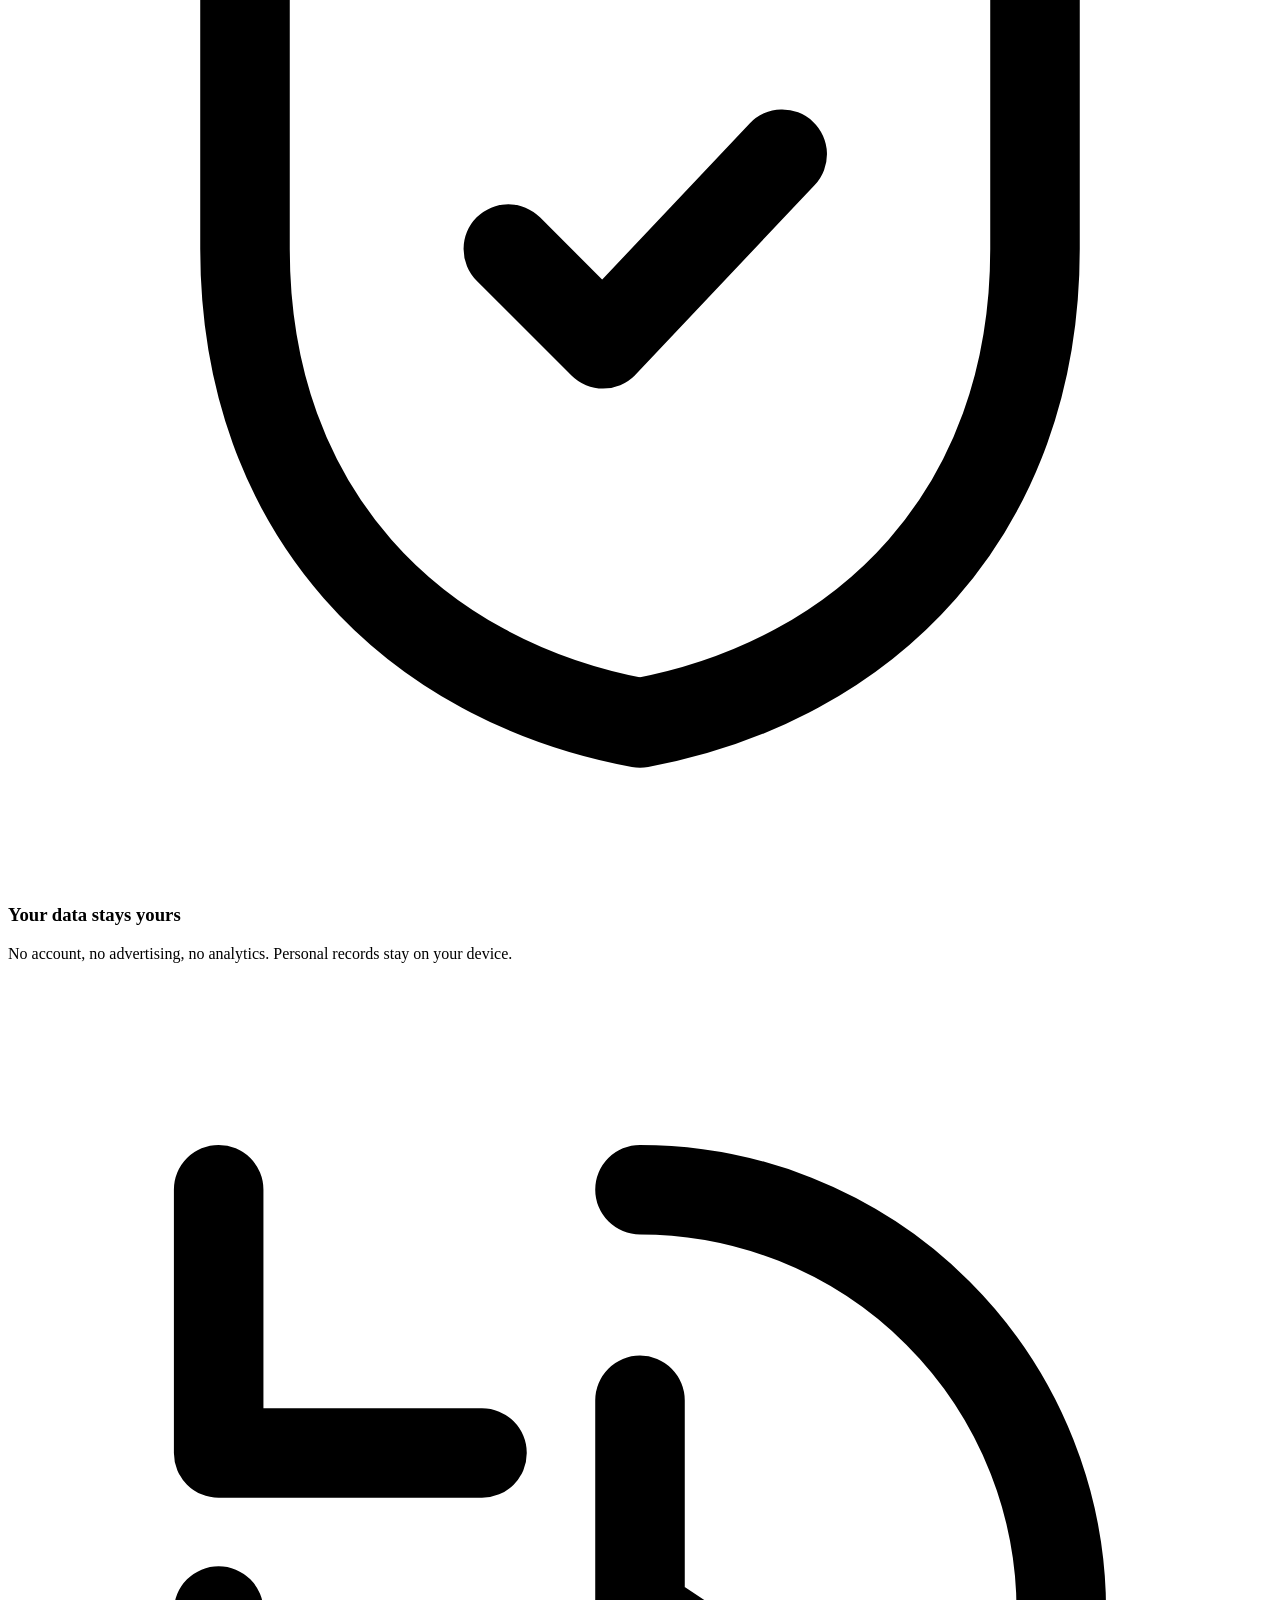
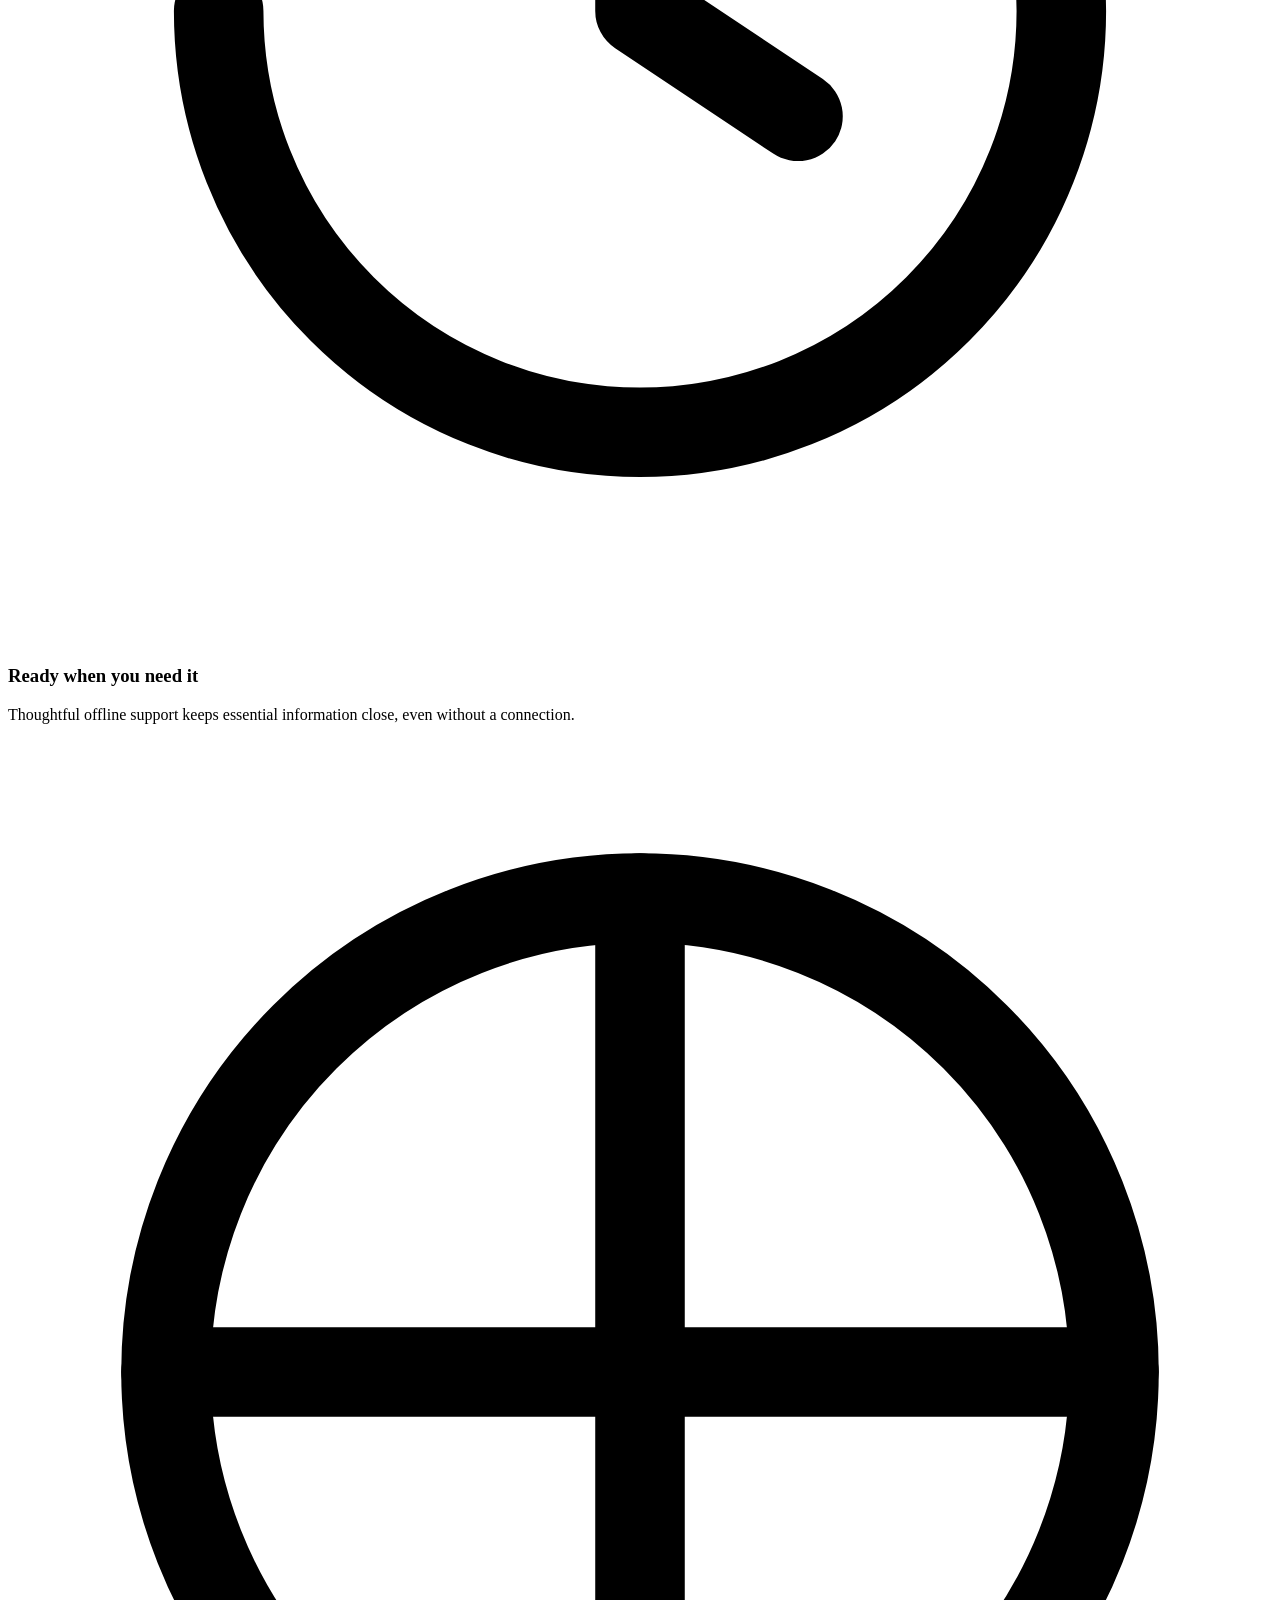
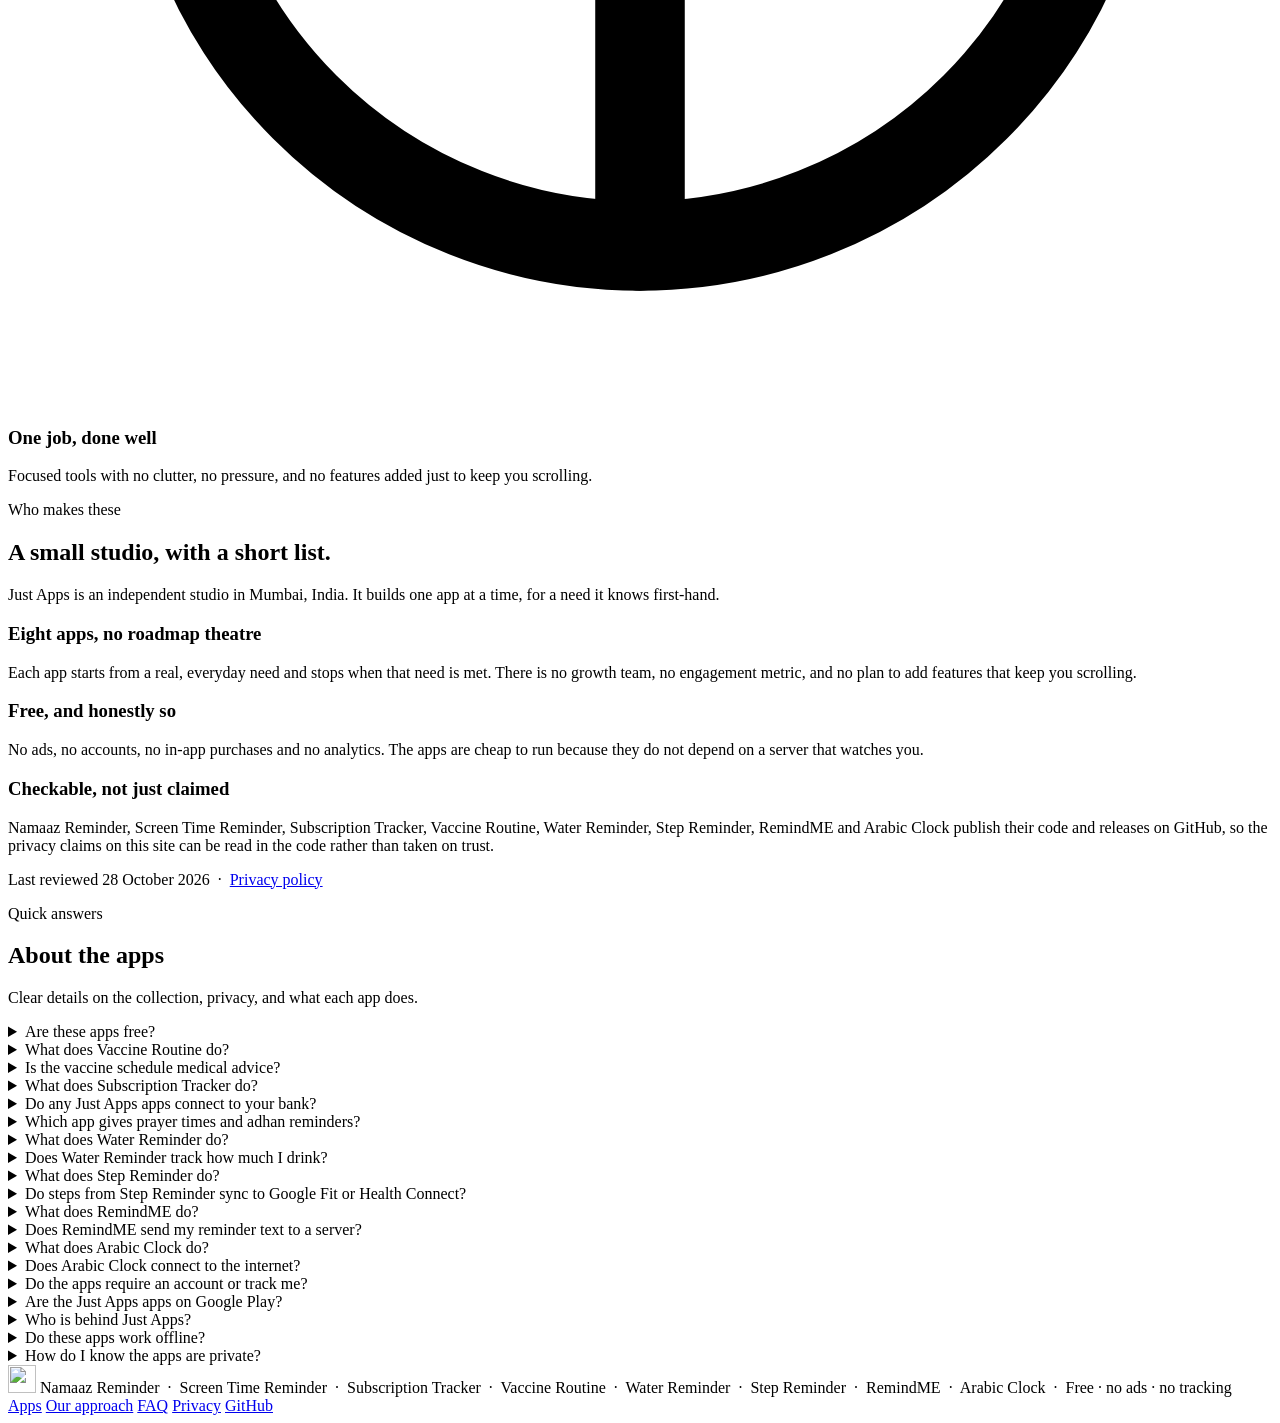
==== commit 389943f3: "Audit fixes for 1.7.4: alarm re-arm on clock change, next-prayer ordering, player leak - Re-arm alar" ====
--- a/docs/index.html
+++ b/docs/index.html
@@ -142,7 +142,7 @@
         "url": "https://github.com/owaiskhan-ash"
       },
       "inLanguage": "en",
-      "dateModified": "2026-10-29",
+      "dateModified": "2026-11-22",
       "speakable": {
         "@type": "SpeakableSpecification",
         "cssSelector": [
@@ -198,8 +198,8 @@
               "price": 0,
               "priceCurrency": "INR"
             },
-            "downloadUrl": "https://github.com/owaiskhan-ash/Namaaz-Reminder/releases/download/v1.7.3/NamaazReminder-1.7.3-release.apk",
-            "softwareVersion": "1.7.3",
+            "downloadUrl": "https://github.com/owaiskhan-ash/Namaaz-Reminder/releases/download/v1.7.4/NamaazReminder-1.7.4-release.apk",
+            "softwareVersion": "1.7.4",
             "sameAs": [
               "https://github.com/owaiskhan-ash/Namaaz-Reminder"
             ]
@@ -1280,8 +1280,8 @@
           </div>
           <p class="app-desc">Daily prayer times for your city, a live countdown to the next salah, and optional adhan reminders. Your schedule stays ready offline.</p>
           <div class="tags"><span>Prayer times</span><span>Live countdown</span><span>Offline</span></div>
-          <div class="app-foot"><a class="btn btn-primary" href="https://github.com/owaiskhan-ash/Namaaz-Reminder/releases/download/v1.7.3/NamaazReminder-1.7.3-release.apk">Download Namaaz Reminder</a><a class="btn btn-ghost" href="/namaaz-reminder" aria-label="Read more about Namaaz Reminder">Read more</a></div>
-          <p class="app-meta">Android 7.0+ &nbsp;·&nbsp; v1.7.3 &nbsp;·&nbsp; Free &nbsp;·&nbsp; No ads</p>
+          <div class="app-foot"><a class="btn btn-primary" href="https://github.com/owaiskhan-ash/Namaaz-Reminder/releases/download/v1.7.4/NamaazReminder-1.7.4-release.apk">Download Namaaz Reminder</a><a class="btn btn-ghost" href="/namaaz-reminder" aria-label="Read more about Namaaz Reminder">Read more</a></div>
+          <p class="app-meta">Android 7.0+ &nbsp;·&nbsp; v1.7.4 &nbsp;·&nbsp; Free &nbsp;·&nbsp; No ads</p>
         </div>
       </article>
 
